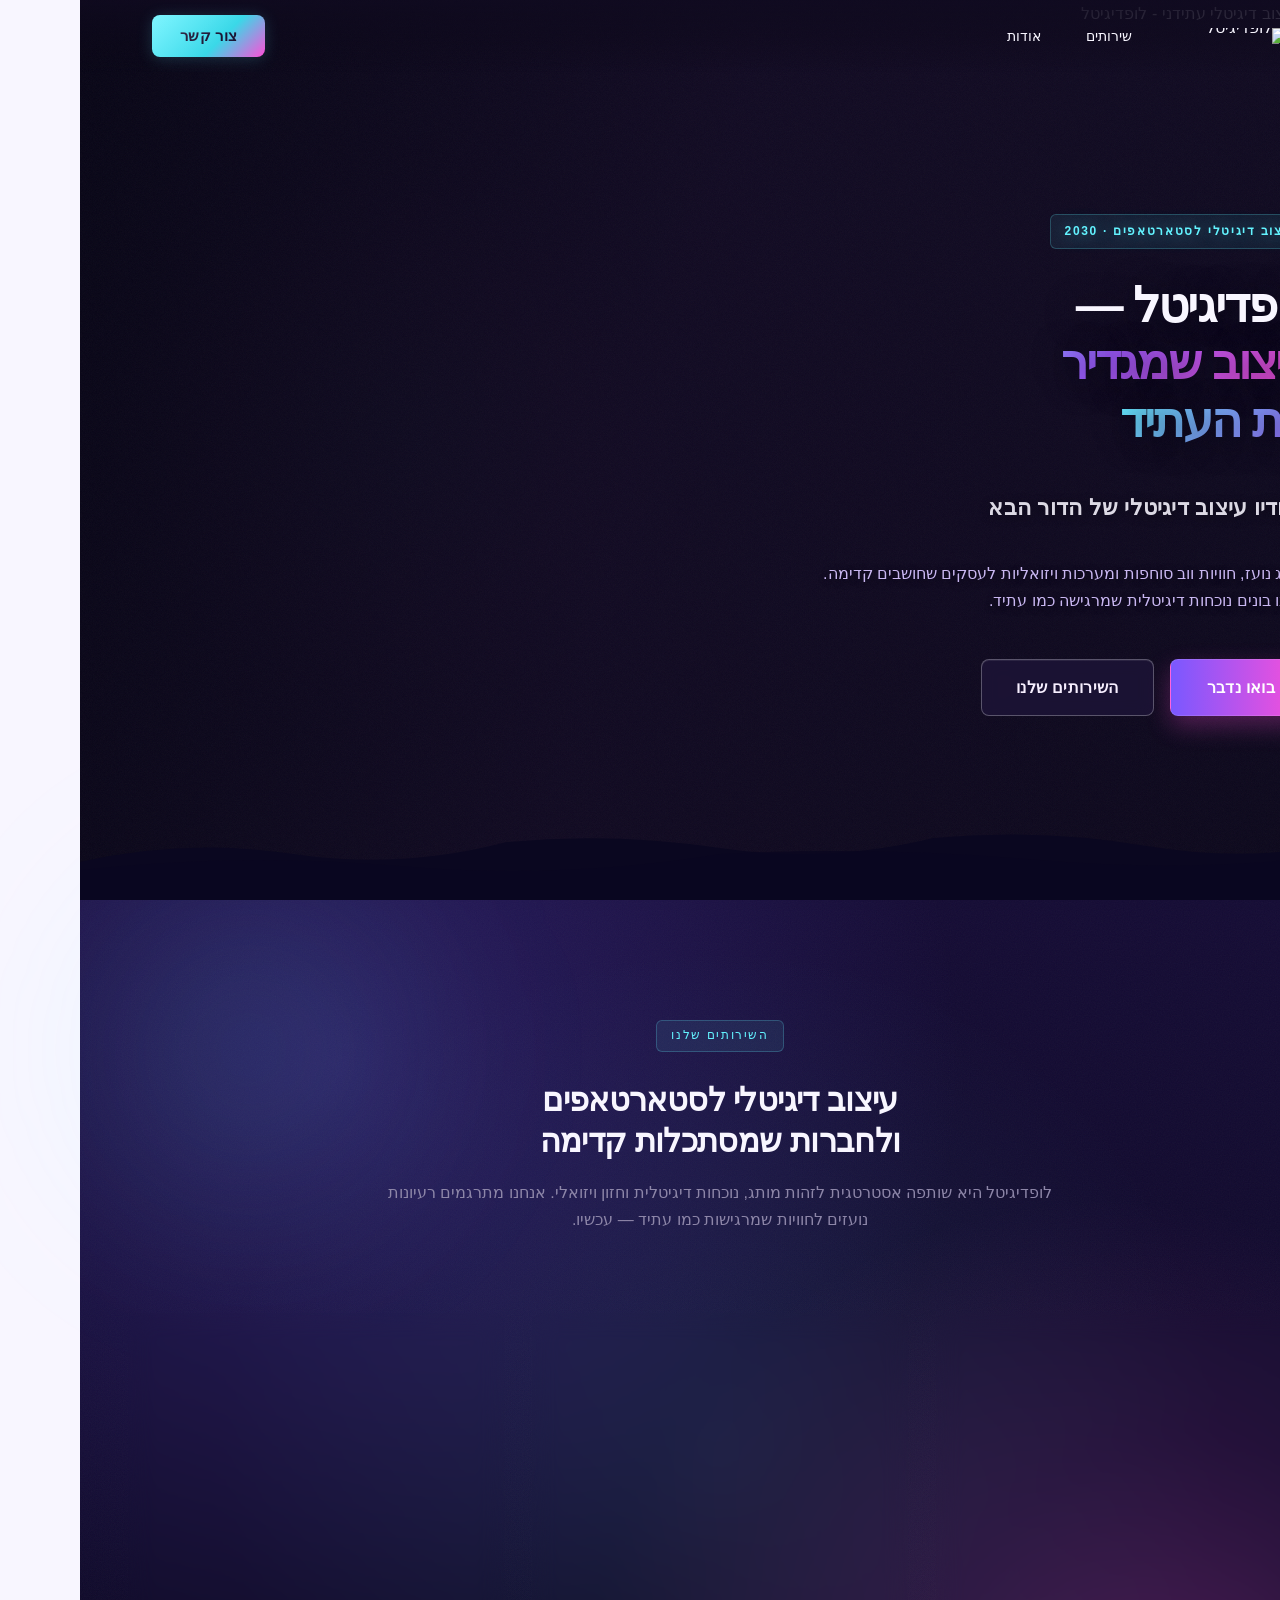
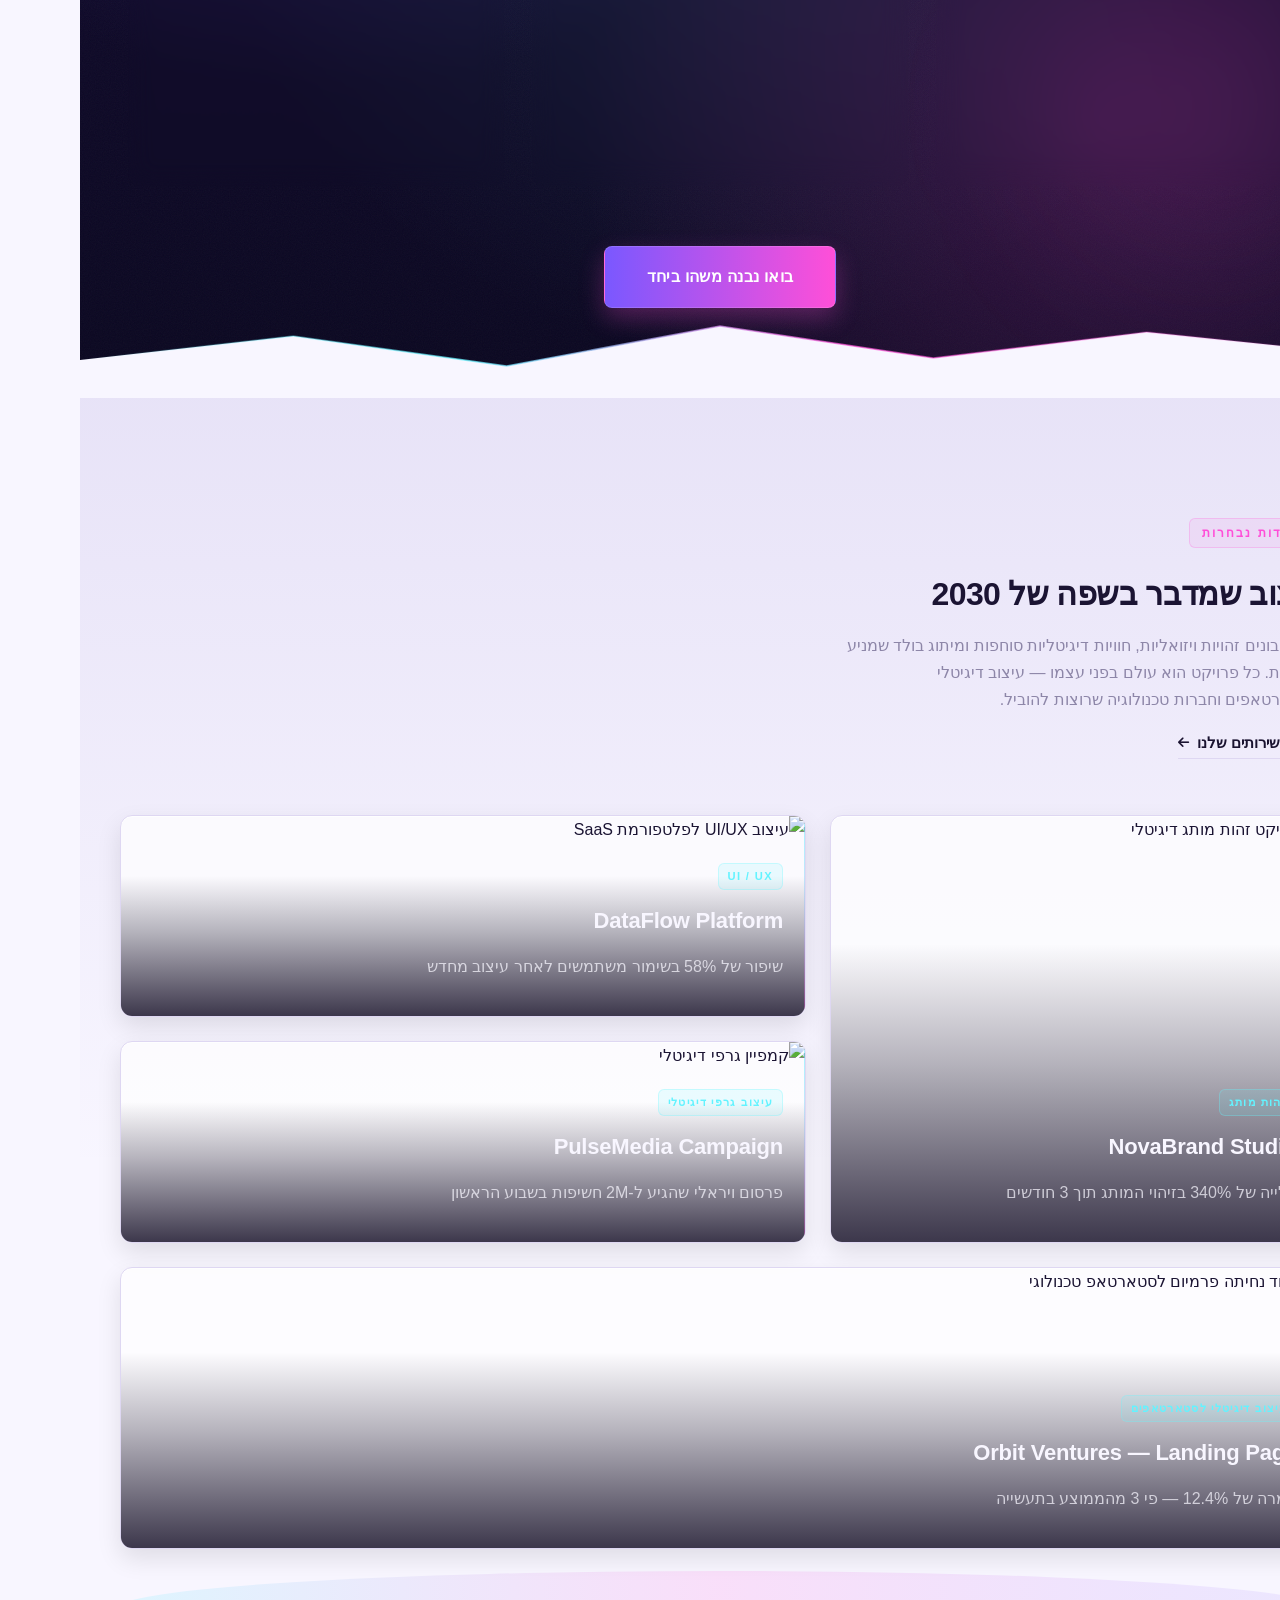
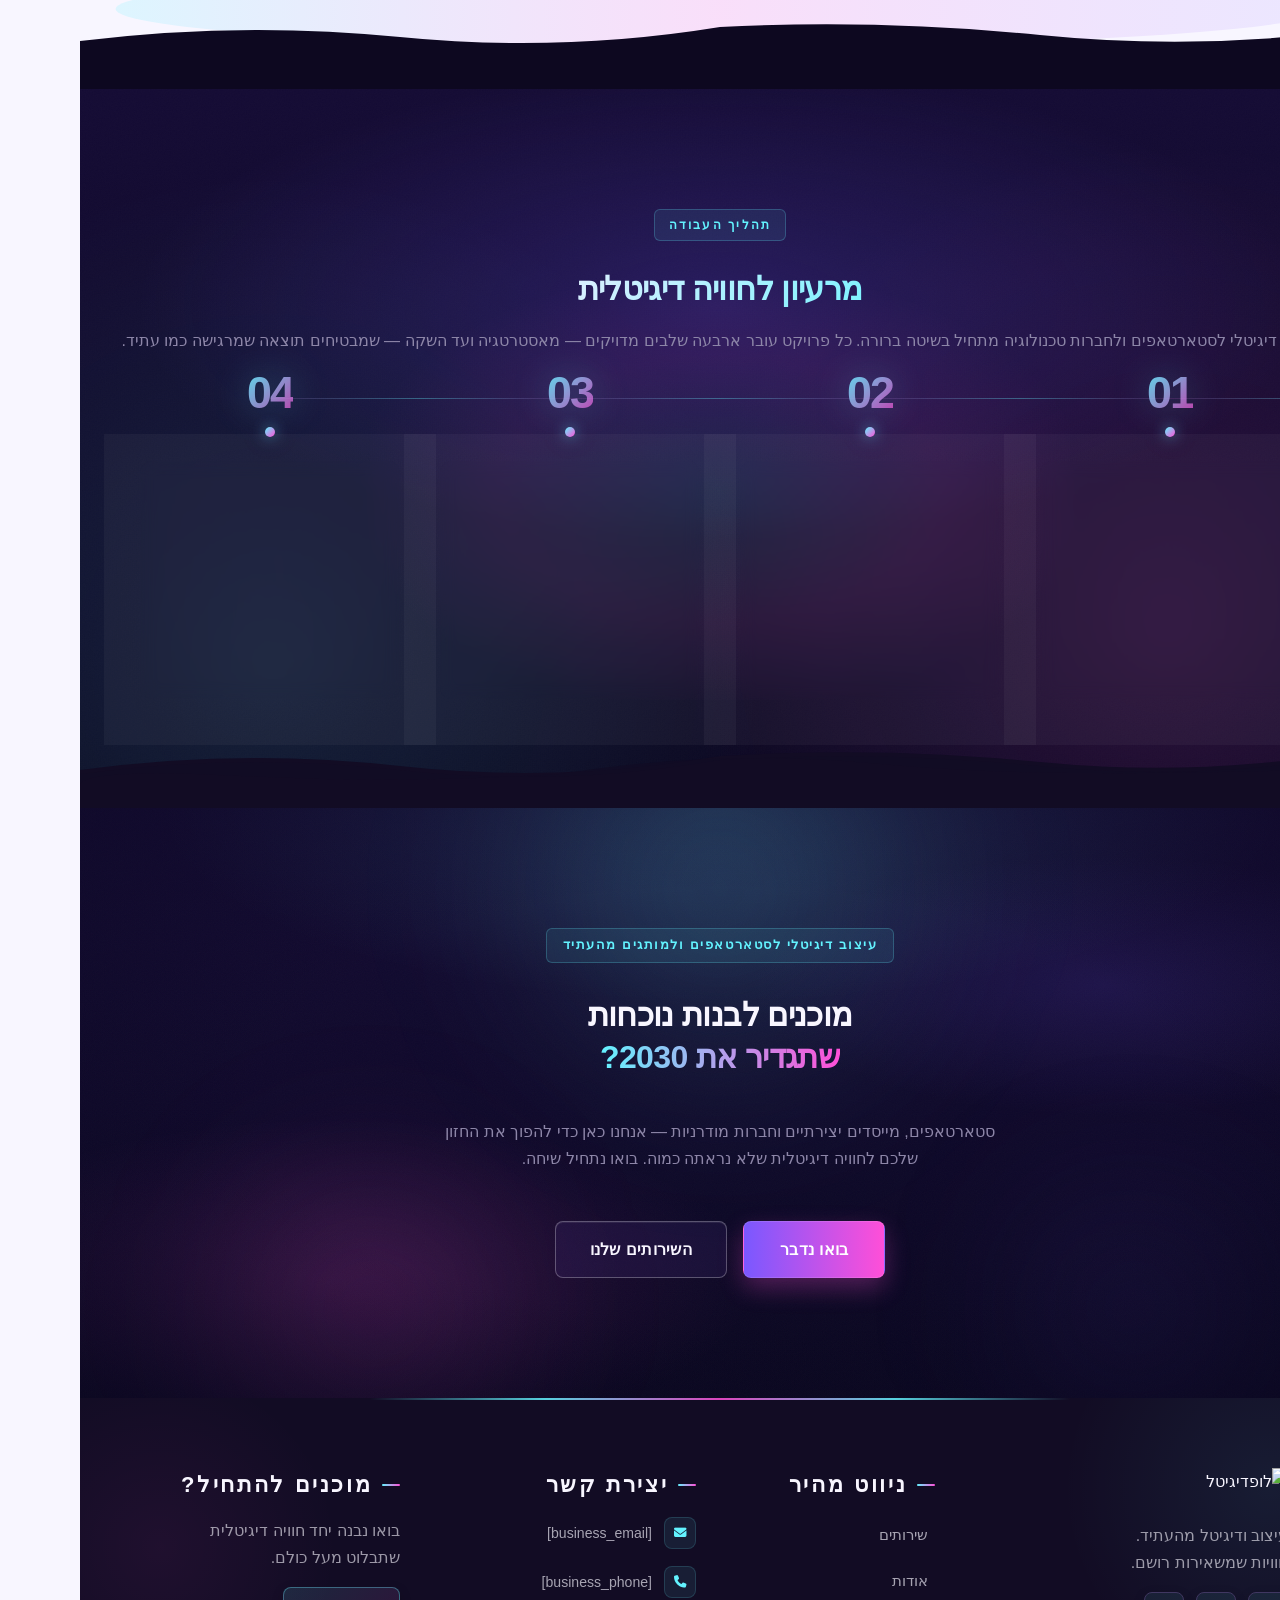
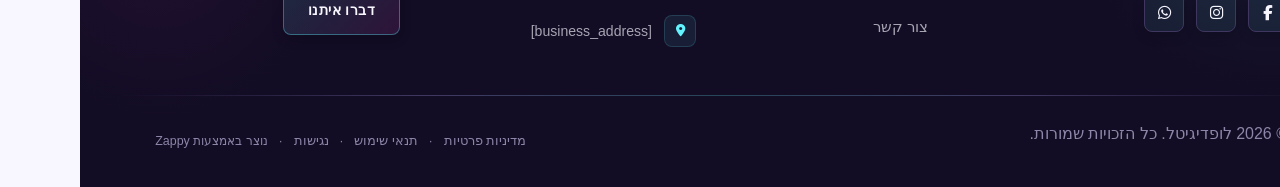
==== public/index.html @ 50006afa "Background sync: Progressive GitHub Sync" ====
<!doctype html><html dir="rtl" lang="he"><head><meta charset="UTF-8"><meta content="width=device-width,initial-scale=1" name="viewport"><meta content="index, follow" name="robots"><title>עיצובים שמשנים עתידות — לופדיגיטל</title><meta content="לופדיגיטל היא סוכנות עיצוב דיגיטלי לסטארטאפים וחברות טכנולוגיה שמביאה אסתטיקה של 2030 לכל פרויקט. חדשנות, יצירתיות וטכנולוגיה במקום אחד." name="description"><meta content="עיצוב דיגיטלי לסטארטאפים, סוכנות עיצוב דיגיטלי ישראל, עיצוב גרפי דיגיטלי, סטודיו עיצוב עתידני" name="keywords"><link href="/assets/favicon.ico" rel="icon" type="image/x-icon"><link href="/assets/favicon-16x16.png" rel="icon" type="image/png" sizes="16x16"><link href="/assets/favicon-32x32.png" rel="icon" type="image/png" sizes="32x32"><link href="/assets/favicon-48x48.png" rel="icon" type="image/png" sizes="48x48"><link href="/assets/favicon-192x192.png" rel="icon" type="image/png" sizes="192x192"><link href="/assets/favicon-512x512.png" rel="icon" type="image/png" sizes="512x512"><link href="/assets/apple-touch-icon.png" rel="apple-touch-icon"><script>!function(){"use strict";var t="85f78627-12a0-4eee-974c-e0c293b527e1",e="https://api.zappy5.com/api/analytics/track",a=18e5,n=2592e6,o=!0,i=!0,r=!0;var s=function(){var e="zappy_visitor_"+t,a=null;try{if(a=localStorage.getItem(e)){var o=JSON.parse(a),i=Date.now();if(i-o.created<n)return o.lastSeen=i,localStorage.setItem(e,JSON.stringify(o)),o.id}}catch(t){console.warn("Zappy Analytics: LocalStorage not available")}var r="zv_"+Date.now()+"_"+Math.random().toString(36).substr(2,9);try{localStorage.setItem(e,JSON.stringify({id:r,created:Date.now(),lastSeen:Date.now()}))}catch(t){}return r}(),c=function(){var e="zappy_session_"+t,n=null;try{if(n=sessionStorage.getItem(e)){var o=JSON.parse(n),i=Date.now();if(i-o.timestamp<a)return o.timestamp=i,sessionStorage.setItem(e,JSON.stringify(o)),o.id}}catch(t){console.warn("Zappy Analytics: SessionStorage not available")}var r="zs_"+Date.now()+"_"+Math.random().toString(36).substr(2,9);try{sessionStorage.setItem(e,JSON.stringify({id:r,timestamp:Date.now()}))}catch(t){}return r}();function l(a,n){n=n||{};var o={website_id:t,event_type:a,page_path:window.location.pathname,referrer:document.referrer||"direct",visitor_id:s,session_id:c,metadata:n};if(navigator.sendBeacon){var i=new Blob([JSON.stringify(o)],{type:"application/json"});navigator.sendBeacon(e,i)}else fetch(e,{method:"POST",headers:{"Content-Type":"application/json"},body:JSON.stringify(o),keepalive:!0}).catch(function(t){console.warn("Zappy Analytics: Failed to track event",t)})}o&&l("pageview",{title:document.title,url:window.location.href}),i&&document.addEventListener("click",function(t){var e=t.target;if("BUTTON"===e.tagName||e.closest("button")){var a="BUTTON"===e.tagName?e:e.closest("button");l("click",{element:"button",text:a.textContent.trim().substring(0,100),id:a.id||null,class:a.className||null})}else if("A"===e.tagName||e.closest("a")){var n="A"===e.tagName?e:e.closest("a");l("navigation",{element:"link",text:n.textContent.trim().substring(0,100),href:n.href,external:n.hostname!==window.location.hostname})}},!0),r&&document.addEventListener("submit",function(t){var e=t.target;l("form_submit",{form_id:e.id||null,form_name:e.name||null,form_action:e.action||null,form_method:e.method||"GET"})},!0);var m=Date.now();window.addEventListener("beforeunload",function(){l("page_unload",{time_on_page:Math.floor((Date.now()-m)/1e3),page_path:window.location.pathname})}),window.zappyAnalytics={track:l,getVisitorId:function(){return s},getSessionId:function(){return c}}}()</script><meta content="עיצובים שמשנים עתידות — לופדיגיטל" property="og:title"><meta content="לופדיגיטל היא סוכנות עיצוב דיגיטלי לסטארטאפים וחברות טכנולוגיה שמביאה אסתטיקה של 2030 לכל פרויקט. חדשנות, יצירתיות וטכנולוגיה במקום אחד." property="og:description"><meta content="summary_large_image" name="twitter:card"><meta content="עיצובים שמשנים עתידות — לופדיגיטל" name="twitter:title"><meta content="לופדיגיטל היא סוכנות עיצוב דיגיטלי לסטארטאפים וחברות טכנולוגיה שמביאה אסתטיקה של 2030 לכל פרויקט. חדשנות, יצירתיות וטכנולוגיה במקום אחד." name="twitter:description"><meta content="website" property="og:type"><meta content="he_IL" property="og:locale"><link href="https://cdnjs.cloudflare.com/ajax/libs/font-awesome/6.4.0/css/all.min.css" rel="stylesheet"><link href="/assets/favicon.ico" rel="icon" type="image/x-icon"><link href="/assets/favicon-16x16.png" rel="icon" type="image/png" sizes="16x16"><link href="/assets/favicon-32x32.png" rel="icon" type="image/png" sizes="32x32"><link href="/assets/favicon-48x48.png" rel="icon" type="image/png" sizes="48x48"><link href="/assets/favicon-192x192.png" rel="icon" type="image/png" sizes="192x192"><link href="/assets/favicon-512x512.png" rel="icon" type="image/png" sizes="512x512"><link href="/assets/apple-touch-icon.png" rel="apple-touch-icon"><link href="https://cdn.jsdelivr.net/npm/vanilla-cookieconsent@3/dist/cookieconsent.css" rel="stylesheet"><script src="https://cdn.jsdelivr.net/npm/vanilla-cookieconsent@3/dist/cookieconsent.umd.js"></script><script src="https://cdn.jsdelivr.net/gh/mickidum/acc_toolbar/acctoolbar/acctoolbar.min.js"></script><link href="/styles.css" rel="stylesheet"><style id="zappy-dropdown-submenu-styles">#navMenu li:has(.sub-menu),.nav-menu li:has(.sub-menu),.navbar li:has(.sub-menu),nav li:has(.sub-menu){position:relative}#navMenu .sub-menu,.nav-menu .sub-menu,.navbar .sub-menu,nav .sub-menu{display:block!important;position:absolute!important;top:100%;left:0;min-width:220px;background:#fff;border-radius:8px;box-shadow:0 8px 25px rgba(0,0,0,.15);padding:8px 0;opacity:0;visibility:hidden;transform:translateY(10px);transition:all .3s ease;z-index:1000;list-style:none;pointer-events:none}#navMenu li:hover>.sub-menu,.nav-menu li:hover>.sub-menu,.navbar li:hover>.sub-menu,nav li:hover>.sub-menu{opacity:1!important;visibility:visible!important;transform:translateY(0)!important;pointer-events:auto!important}.sub-menu li{list-style:none;margin:0;padding:0}.sub-menu a{display:block!important;padding:10px 16px!important;color:var(--text-dark,#333)!important;font-weight:500;text-decoration:none;white-space:nowrap;transition:background-color .2s}.sub-menu .zappy-nav-child>a{padding-left:28px!important;font-size:.9em!important;opacity:.85!important}[dir=rtl] .sub-menu .zappy-nav-child>a,html[lang=ar] .sub-menu .zappy-nav-child>a,html[lang=he] .sub-menu .zappy-nav-child>a{padding-left:10px!important;padding-right:28px!important}.sub-menu .zappy-nav-parent>a{font-weight:600!important}.sub-menu a:hover{background-color:#f5f5f5}[dir=rtl] .nav-menu .sub-menu,[dir=rtl] .navbar .sub-menu,[dir=rtl] nav .sub-menu,html[lang=ar] .nav-menu .sub-menu,html[lang=ar] .navbar .sub-menu,html[lang=ar] nav .sub-menu,html[lang=he] .nav-menu .sub-menu,html[lang=he] .navbar .sub-menu,html[lang=he] nav .sub-menu{left:auto!important;right:0!important}.sub-menu:empty,.sub-menu:not(:has(li)):not(:has(> a)),.sub-menu:not(:has(li:not(.zappy-hidden-menu-item))):not(:has(> a)){display:none!important;opacity:0!important;visibility:hidden!important;pointer-events:none!important}li:has(.menu-group-title):hover>.sub-menu{opacity:1!important;visibility:visible!important;transform:translateY(0)!important;pointer-events:auto!important}#navMenu>li>.menu-group-title,.nav-menu>li>.menu-group-title{display:inline-block;padding:.5rem 1rem;cursor:default;user-select:none}@media (max-width:768px){#navMenu .sub-menu,.nav-menu .sub-menu,.navbar .sub-menu,nav .sub-menu{position:static!important;transform:none!important;box-shadow:none!important;background:0 0!important;max-height:0;overflow:hidden;opacity:0;visibility:hidden;transition:max-height .3s ease,opacity .3s ease;padding:0!important;border-radius:0!important}#navMenu .sub-menu.mobile-expanded,.nav-menu .sub-menu.mobile-expanded,.navbar .sub-menu.mobile-expanded{max-height:none!important;overflow-y:visible!important;opacity:1!important;visibility:visible!important;padding:8px 0 8px 16px!important}[dir=rtl] .sub-menu.mobile-expanded,html[lang=he] .sub-menu.mobile-expanded{padding:8px 16px 8px 0!important}#navMenu li:hover>.sub-menu,.nav-menu li:hover>.sub-menu,.navbar li:hover>.sub-menu,nav li:hover>.sub-menu{opacity:0;visibility:hidden;pointer-events:none}#navMenu li>.sub-menu.mobile-expanded,.nav-menu li>.sub-menu.mobile-expanded,.navbar li>.sub-menu.mobile-expanded,nav li>.sub-menu.mobile-expanded{opacity:1!important;visibility:visible!important;pointer-events:auto!important}#navMenu li:has(.sub-menu),.nav-menu li:has(.sub-menu),.navbar li:has(.sub-menu),nav li:has(.sub-menu){display:flex!important;flex-wrap:wrap!important;align-items:center!important;position:relative!important;min-height:44px!important}#navMenu li:has(.sub-menu)>a,.nav-menu li:has(.sub-menu)>a,.navbar li:has(.sub-menu)>a,nav li:has(.sub-menu)>a{flex:1!important;min-width:0!important}#navMenu li:has(.sub-menu)>.menu-group-title,.nav-menu li:has(.sub-menu)>.menu-group-title,.navbar li:has(.sub-menu)>.menu-group-title,nav li:has(.sub-menu)>.menu-group-title{flex:1!important;min-width:0!important;padding:0!important;line-height:inherit!important}#navMenu li:has(.sub-menu)>.sub-menu,.nav-menu li:has(.sub-menu)>.sub-menu,.navbar li:has(.sub-menu)>.sub-menu,nav li:has(.sub-menu)>.sub-menu{flex-basis:100%!important;width:100%!important}#navMenu li:has(.sub-menu)>a [class*=arrow],#navMenu li:has(.sub-menu)>a [class*=chevron],.nav-menu li:has(.sub-menu)>a .fa-angle-down,.nav-menu li:has(.sub-menu)>a .fa-chevron-down,.nav-menu li:has(.sub-menu)>a [class*=arrow],.nav-menu li:has(.sub-menu)>a [class*=chevron],nav li:has(.sub-menu)>a [class*=arrow],nav li:has(.sub-menu)>a [class*=chevron]{display:none!important;visibility:hidden!important}.mobile-submenu-toggle{display:flex!important;align-items:center!important;justify-content:center!important;width:44px!important;height:auto!important;background:0 0!important;border:none!important;cursor:pointer!important;color:var(--text-dark)!important;position:static!important;flex-shrink:0!important;align-self:stretch!important;z-index:2!important;padding:0!important;margin:0!important}.mobile-submenu-toggle::after{content:''!important;width:0!important;height:0!important;border-left:6px solid transparent!important;border-right:6px solid transparent!important;border-top:7px solid currentColor!important;transition:transform .3s ease!important}.mobile-submenu-toggle.expanded::after{transform:rotate(180deg)!important}.sub-menu a{padding:10px 0!important;display:block!important;color:var(--text-dark)!important;white-space:normal!important}.sub-menu .zappy-nav-child>a{padding-left:28px!important;font-size:.9em!important;opacity:.85!important}[dir=rtl] .sub-menu .zappy-nav-child>a,html[lang=ar] .sub-menu .zappy-nav-child>a,html[lang=he] .sub-menu .zappy-nav-child>a{padding-left:0!important;padding-right:28px!important}.sub-menu .zappy-nav-parent>a{font-weight:600!important}#navMenu.active,.nav-menu.active{max-width:100vw!important;overflow-x:hidden!important;box-sizing:border-box!important}.navbar .sub-menu li a,.zappy-products-dropdown .sub-menu a,nav.navbar .sub-menu li a{color:var(--text-dark)!important}}@media (min-width:769px){.mobile-submenu-toggle{display:none!important}}</style><style id="mobile-lang-menu-deployed-css">@media (max-width:768px){.lang-switcher,.nav-container .lang-switcher,.nav-cta-container .lang-switcher,.nav-ecommerce-icons .lang-switcher,.nav-icons-left .lang-switcher,.navbar .lang-switcher,.navbar .nav-cta-container .lang-switcher{display:none!important}.mobile-lang-menu{width:100%;border-top:1px solid rgba(128,128,128,.2);padding:8px 0 0 0;margin-top:8px}.mobile-lang-toggle{display:flex!important;align-items:center;justify-content:space-between;width:100%;padding:12px 16px;background:0 0;border:none;cursor:pointer;font-size:15px;color:inherit;font-family:inherit}.mobile-lang-toggle::after{content:'';display:inline-block;width:8px;height:8px;border-right:2px solid currentColor;border-bottom:2px solid currentColor;transform:rotate(45deg);transition:transform .3s ease;margin-left:8px}.mobile-lang-toggle.expanded::after{transform:rotate(-135deg)}.mobile-lang-options{max-height:0;overflow:hidden;transition:max-height .3s ease}.mobile-lang-options.expanded{max-height:300px}.mobile-lang-option{display:flex!important;align-items:center;gap:10px;padding:10px 24px;text-decoration:none;color:inherit;font-size:14px;font-family:inherit}.mobile-lang-option:hover{background:rgba(128,128,128,.1)}.mobile-lang-option.active{font-weight:600;opacity:.7;pointer-events:none}.mobile-lang-option img{width:20px;height:20px;border-radius:50%}}@media (min-width:769px){.mobile-lang-menu{display:none!important}}</style><style id="zappy-widget-visibility">#mic-access-tool-box,#mic-access-tool-general-button,#mic-init-access-tool #mic-access-tool-box,#mic-init-access-tool #mic-access-tool-general-button,#mic-init-access-tool .mic-access-tool-general-button,._access-icon,._access-menu,.mic-access-tool-box,.mic-access-tool-general-button,div[id*=mic-access-tool-box]{display:none!important;visibility:hidden!important;opacity:0!important;pointer-events:none!important}</style></head><body><nav class="navbar" dir="rtl"><button aria-label="Menu" class="mobile-toggle" id="mobileToggle"><svg viewBox="0 0 24 24" fill="none" height="24" width="24" class="hamburger-icon"><path d="M3 12h18M3 6h18M3 18h18" stroke="currentColor" stroke-linecap="round" stroke-width="2"></path></svg><svg viewBox="0 0 24 24" fill="none" height="24" width="24" class="close-icon" style="display:none"><path d="M18 6L6 18M6 6l12 12" stroke="currentColor" stroke-linecap="round" stroke-width="2"></path></svg></button><button aria-label="Call" class="phone-header-btn" data-phone="[business_phone]"><svg viewBox="0 0 24 24" fill="currentColor" height="20" width="20"><path d="M22 16.92v3a2 2 0 0 1-2.18 2 19.79 19.79 0 0 1-8.63-3.07 19.5 19.5 0 0 1-6-6 19.79 19.79 0 0 1-3.07-8.67A2 2 0 0 1 4.11 2h3a2 2 0 0 1 2 1.72 12.84 12.84 0 0 0 .7 2.81 2 2 0 0 1-.45 2.11L8.09 9.91a16 16 0 0 0 6 6l1.27-1.27a2 2 0 0 1 2.11-.45 12.84 12.84 0 0 0 2.81.7A2 2 0 0 1 22 16.92z"></path></svg></button><div class="nav-container"><div class="nav-right-group"><div class="nav-brand"><a href="/" class="logo-link"><img alt="לופדיגיטל" src="/assets/business-logo.webp" class="logo"></a></div><ul class="nav-menu" id="navMenu"><li><a href="/services">שירותים</a></li><li><a href="/about">אודות</a></li></ul></div><div class="nav-cta-container"><a href="/contact" class="nav-cta-btn">צור קשר</a></div></div></nav><script>window.addEventListener("load",function(){const e=document.querySelector(".navbar, nav, header");if(!e)return void console.log("[Navbar] Navbar element not found");let t=document.getElementById("mobileToggle")||document.querySelector(".mobile-toggle")||document.querySelector(".hamburger")||document.querySelector(".hamburger-menu")||document.querySelector(".menu-toggle")||document.querySelector(".burger-menu")||document.querySelector('[aria-label="Menu"]')||document.querySelector('[aria-label="תפריט"]');const o=document.querySelector(".phone-header-btn"),n=window.getComputedStyle(e);let r=n.backgroundColor;if(console.log("[Navbar] Initial navbar background:",r),"transparent"===r||"rgba(0, 0, 0, 0)"===r||r.startsWith("rgba")&&r.includes(", 0)")){const e=n.backgroundImage;if(e&&"none"!==e)console.log("[Navbar] Navbar has background image/gradient, using dark text"),r="rgb(240, 240, 240)";else{const e=window.getComputedStyle(document.body).backgroundColor;console.log("[Navbar] Navbar transparent, using body background:",e),r=e}}const i=r.match(/\d+/g);if(i&&i.length>=3){const e=(.299*parseInt(i[0])+.587*parseInt(i[1])+.114*parseInt(i[2]))/255;console.log("[Navbar] Mobile button colors preserved from Claude CSS (luminance:",e.toFixed(2)+")");const n=document.createElement("style");n.id="zappy-mobile-nav-fix";document.documentElement.lang;document.documentElement.dir,n.textContent='\n        /* Hide mobile buttons on desktop, show only on mobile */\n        @media (min-width: 769px) {\n          .mobile-toggle,\n          .phone-header-btn {\n            display: none !important;\n          }\n        }\n        \n        /* Show and position mobile buttons correctly on mobile */\n        @media (max-width: 768px) {\n          .mobile-toggle,\n          .phone-header-btn {\n            position: absolute !important;\n            top: 50% !important;\n            transform: translateY(-50%) !important;\n            z-index: 1001 !important;\n            display: flex !important;\n            align-items: center !important;\n            justify-content: center !important;\n            width: 36px !important;\n            height: 36px !important;\n            border-radius: 50% !important;\n            border: none !important;\n            cursor: pointer !important;\n            padding: 6px !important;\n            background: none !important;\n            color: var(--nav-text, var(--text-dark)) !important;\n          }\n          \n          /* LTR positioning (default): hamburger LEFT, phone RIGHT */\n          html:not([dir="rtl"]):not([lang="he"]):not([lang="ar"]) .mobile-toggle,\n          html[dir="ltr"] .mobile-toggle {\n            left: 12px !important;\n            right: auto !important;\n          }\n          html:not([dir="rtl"]):not([lang="he"]):not([lang="ar"]) .phone-header-btn,\n          html[dir="ltr"] .phone-header-btn {\n            right: 12px !important;\n            left: auto !important;\n          }\n          \n          /* RTL positioning: hamburger RIGHT, phone LEFT */\n          html[dir="rtl"] .mobile-toggle,\n          html[lang="he"] .mobile-toggle,\n          html[lang="ar"] .mobile-toggle {\n            right: 12px !important;\n            left: auto !important;\n          }\n          html[dir="rtl"] .phone-header-btn,\n          html[lang="he"] .phone-header-btn,\n          html[lang="ar"] .phone-header-btn {\n            left: 12px !important;\n            right: auto !important;\n          }\n          \n          /* CRITICAL: Ensure nav-container has min-height on mobile */\n          /* All children are positioned absolutely/fixed on mobile, so height:auto collapses to 0 */\n          .nav-container {\n            min-height: 70px !important;\n            position: relative !important;\n          }\n          \n          /* Ensure SVG icons are properly sized and inherit color */\n          .mobile-toggle svg,\n          .phone-header-btn svg {\n            width: 24px !important;\n            height: 24px !important;\n            /* Don\'t force display - let JavaScript control hamburger/close toggle */\n          }\n          \n          /* Reset nav-cta-container on mobile - remove desktop box-shadow/padding */\n          /* that creates a visible ghost box when CTA button is hidden */\n          .nav-cta-container {\n            box-shadow: none !important;\n            padding: 0 !important;\n          }\n          \n          /* Hide nav-cta-container entirely on mobile when there\'s no lang-switcher */\n          /* (only the CTA button is inside, and it\'s hidden on mobile) */\n          .nav-cta-container:not(:has(.lang-switcher)) {\n            display: none !important;\n          }\n          \n          /* CRITICAL: Prevent hero image fade gradient from bleeding over headline text */\n          /* The .image-fade-gradient has bottom: -30px (extends below parent) */\n          /* On mobile stacked layout, this overlaps the h1 text below the image */\n          .hero-image-column {\n            overflow: hidden !important;\n          }\n          .image-fade-gradient {\n            bottom: 0 !important;\n          }\n          \n          /* Hide desktop language switcher on mobile - hamburger menu handles it */\n          /* High specificity to override stored CSS */\n          .lang-switcher,\n          .nav-cta-container .lang-switcher,\n          .nav-container .lang-switcher,\n          .navbar .lang-switcher,\n          .navbar .nav-cta-container .lang-switcher {\n            display: none !important;\n          }\n        }\n      ';const r=document.getElementById("zappy-mobile-nav-fix");r&&r.remove(),document.head.appendChild(n),console.log("[Navbar] Critical CSS injected for mobile nav positioning");const l=window.innerWidth<=768;if(t){const e=t.querySelector(".hamburger-icon"),o=t.querySelector(".close-icon");e&&(e.style.setProperty("width","24px","important"),e.style.setProperty("height","24px","important"),e.style.setProperty("display","block","important")),o&&(o.style.setProperty("width","24px","important"),o.style.setProperty("height","24px","important"),o.style.setProperty("display","none","important")),l?(t.style.setProperty("position","absolute","important"),t.style.setProperty("top","50%","important"),t.style.setProperty("transform","translateY(-50%)","important"),t.style.setProperty("z-index","1001","important"),t.style.removeProperty("left"),t.style.removeProperty("right"),console.log("[Navbar] Mobile toggle positioning applied (mobile viewport)")):(t.style.removeProperty("position"),t.style.removeProperty("top"),t.style.removeProperty("transform"),t.style.removeProperty("z-index"),t.style.removeProperty("left"),t.style.removeProperty("right"),console.log("[Navbar] Desktop viewport - cleared mobile toggle inline positioning"))}if(o){const e=o.querySelector("svg");e&&(e.style.width="24px",e.style.height="24px",e.setAttribute("width","24"),e.setAttribute("height","24")),l?(o.style.setProperty("position","absolute","important"),o.style.setProperty("top","50%","important"),o.style.setProperty("transform","translateY(-50%)","important"),o.style.setProperty("z-index","1001","important"),o.style.removeProperty("left"),o.style.removeProperty("right"),console.log("[Navbar] Phone button positioning applied (mobile viewport)")):(o.style.removeProperty("position"),o.style.removeProperty("top"),o.style.removeProperty("transform"),o.style.removeProperty("z-index"),o.style.removeProperty("left"),o.style.removeProperty("right"),console.log("[Navbar] Desktop viewport - cleared phone button inline positioning"))}}else console.log("[Navbar] Could not parse background color:",r);t=document.getElementById("mobileToggle")||document.querySelector(".mobile-toggle")||document.querySelector(".hamburger")||document.querySelector(".hamburger-menu")||document.querySelector(".menu-toggle")||document.querySelector(".burger-menu")||document.querySelector('[aria-label="Menu"]')||document.querySelector('[aria-label="תפריט"]');const l=document.getElementById("navMenu")||document.querySelector(".nav-menu")||document.querySelector(".nav-links")||document.querySelector("nav ul:not(.submenu)");if(!t||!l)return void console.log("[Navbar] Mobile toggle or menu not found:",{toggle:!!t,menu:!!l});l.id||(l.id="navMenu"),console.log("[Navbar] Initializing mobile menu...");const a=t.cloneNode(!0);t.parentNode.replaceChild(a,t),a.addEventListener("click",function(e){e.preventDefault(),e.stopPropagation();const t=this.querySelector(".hamburger-icon"),o=this.querySelector(".close-icon");l.classList.contains("active")?(l.classList.remove("active"),t&&t.style.setProperty("display","block","important"),o&&o.style.setProperty("display","none","important"),document.body.style.overflow="",console.log("[Navbar] Menu closed")):(l.classList.add("active"),t&&t.style.setProperty("display","none","important"),o&&o.style.setProperty("display","block","important"),document.body.style.overflow="hidden",console.log("[Navbar] Menu opened"))}),l.querySelectorAll("a").forEach(function(e){e.addEventListener("click",function(){if("#"===this.getAttribute("href"))return;const e=a.querySelector(".hamburger-icon"),t=a.querySelector(".close-icon");l.classList.remove("active"),e&&e.style.setProperty("display","block","important"),t&&t.style.setProperty("display","none","important"),document.body.style.overflow="",console.log("[Navbar] Menu closed (link clicked)")})});var s=l.querySelectorAll(".dropdown-toggle");s.forEach(function(e){e.addEventListener("click",function(e){e.preventDefault(),e.stopPropagation();var t=this.closest(".nav-dropdown");t&&(t.parentNode.querySelectorAll(".nav-dropdown.open").forEach(function(e){e!==t&&e.classList.remove("open")}),t.classList.toggle("open"),console.log("[Navbar] Dropdown toggled:",t.classList.contains("open")?"open":"closed"))})}),document.addEventListener("click",function(e){e.target.closest(".nav-dropdown")||document.querySelectorAll(".nav-dropdown.open").forEach(function(e){e.classList.remove("open")})}),console.log("[Navbar] Dropdown handlers initialized for "+s.length+" dropdowns"),o&&o.addEventListener("click",function(){const e=document.querySelectorAll('a[href^="tel:"]'),t=e.length>0?e[0].getAttribute("href").replace("tel:",""):"[business_phone]";window.location.href="tel:"+t,console.log("[Navbar] Phone button clicked")}),console.log("[Navbar] Mobile menu initialized successfully");const p=function(){const e=document.querySelector(".whatsapp-float");e&&(window.innerWidth>=769?(e.style.setProperty("display","none","important"),e.style.setProperty("visibility","hidden","important"),e.style.setProperty("opacity","0","important"),e.style.setProperty("pointer-events","none","important"),console.log("[WhatsApp] Button hidden on desktop")):(e.style.removeProperty("display"),e.style.removeProperty("visibility"),e.style.removeProperty("opacity"),e.style.removeProperty("pointer-events"),console.log("[WhatsApp] Button visible on mobile")))};let c;p(),window.addEventListener("resize",function(){clearTimeout(c),c=setTimeout(p,100)})})</script><main><section class="index-hero-section" data-layout-spec="בית-hero" dir="rtl" data-hero-type="fullscreen-scrim"><div class="index-hero-bg-media"><img alt="סטודיו עיצוב דיגיטלי עתידני - לופדיגיטל" src="/assets/site-index-hero-image-1.webp" data-context="Futuristic digital design studio atmosphere for year 2030: deep dark space with flowing holographic chrome ribbon energy forms, aurora haze in cyan and magenta, subtle film grain texture, volumetric light sweeps, abstract neon light trails, dark midnight purple background, cinematic high contrast, no people, abstract technology art" data-placeholder="index-hero-image-1" height="900" width="1440" data-hero-bg="true"></div><div class="index-hero-scrim" aria-hidden="true"></div><div class="index-hero-grain" aria-hidden="true"></div><div class="index-hero-container"><div class="index-hero-content"><span class="index-hero-eyebrow">עיצוב דיגיטלי לסטארטאפים · 2030</span><h1 class="index-hero-h1">לופדיגיטל —<br><span class="index-hero-gradient-text">עיצוב שמגדיר<br>את העתיד</span></h1><h3 class="index-hero-subtitle">סטודיו עיצוב דיגיטלי של הדור הבא</h3><p class="index-hero-body">מיתוג נועז, חוויות ווב סוחפות ומערכות ויזואליות לעסקים שחושבים קדימה. אנחנו בונים נוכחות דיגיטלית שמרגישה כמו עתיד.</p><div class="index-hero-ctas"><a href="/contact" class="index-hero-btn-primary">בואו נדבר</a><a href="/services" class="index-hero-btn-secondary">השירותים שלנו</a></div></div></div><div class="index-hero-divider-wrapper"><svg viewBox="0 0 1440 90" aria-hidden="true" xmlns="http://www.w3.org/2000/svg" data-no-icon-edit="true" preserveAspectRatio="none"><defs><linearGradient id="heroRidgeGrad" x1="0" x2="0" y1="0" y2="1"><stop offset="0%" stop-color="var(--bg-dark)" stop-opacity="0"></stop><stop offset="100%" stop-color="var(--bg-dark)" stop-opacity="1"></stop></linearGradient></defs><path d="M0,90 L0,52 Q120,28 240,44 T480,32 Q600,22 720,38 T960,28 Q1080,18 1200,36 T1440,30 L1440,90 Z" fill="#0a0720"></path><path d="M0,90 L0,60 Q180,42 360,56 T720,44 Q900,36 1080,50 T1440,42 L1440,90 Z" fill="#0a0720" opacity="0.85"></path></svg></div></section><section class="index-services-section" data-layout-spec="בית-services" dir="rtl"><div class="services-grain" aria-hidden="true"></div><div class="services-orb services-orb-1" aria-hidden="true"></div><div class="services-orb services-orb-2" aria-hidden="true"></div><div class="services-container"><div class="services-intro"><span class="services-eyebrow">השירותים שלנו</span><h2 class="services-heading">עיצוב דיגיטלי לסטארטאפים<br>ולחברות שמסתכלות קדימה</h2><p class="services-subtext">לופדיגיטל היא שותפה אסטרטגית לזהות מותג, נוכחות דיגיטלית וחזון ויזואלי. אנחנו מתרגמים רעיונות נועזים לחוויות שמרגישות כמו עתיד — עכשיו.</p></div><div class="services-grid"><article class="service-card"><div class="service-card-glow service-card-glow-cyan" aria-hidden="true"></div><div class="service-icon-wrap"><svg viewBox="0 0 40 40" aria-hidden="true" xmlns="http://www.w3.org/2000/svg" data-element-type="icon" data-icon-type="svg" fill="none" height="40" width="40"><circle cx="20" cy="20" r="19" stroke="url(#grad1)" stroke-width="1.2"></circle><path d="M13 20L17.5 25L27 15" stroke="currentColor" stroke-linecap="round" stroke-width="1.8" stroke-linejoin="round"></path><circle cx="20" cy="20" r="6" opacity="0.4" stroke="currentColor" stroke-width="1"></circle><defs><linearGradient id="grad1" x1="0" x2="40" y1="0" y2="40" gradientUnits="userSpaceOnUse"><stop offset="0%" stop-color="#63F3FF"></stop><stop offset="100%" stop-color="#FF4FD8"></stop></linearGradient></defs></svg></div><div class="service-card-body"><h3 class="service-title">מערכות מותג</h3><p class="service-desc">בניית זהות ויזואלית מלאה — לוגו, פלטת צבעים, טיפוגרפיה, ו-design system שמאפשר צמיחה עקבית בכל נקודת מגע. כל פרט מחושב לשדר אמינות, ייחוד וחדשנות.</p><div class="service-proof"><span class="proof-dot" aria-hidden="true"></span><span>מעל 40 מותגים שהשיקו עם זהות חדשה</span></div></div></article><article class="service-card"><div class="service-card-glow service-card-glow-magenta" aria-hidden="true"></div><div class="service-icon-wrap"><svg viewBox="0 0 40 40" aria-hidden="true" xmlns="http://www.w3.org/2000/svg" data-element-type="icon" data-icon-type="svg" fill="none" height="40" width="40"><rect height="22" rx="3" width="30" x="5" y="8" stroke="url(#grad2)" stroke-width="1.2"></rect><line opacity="0.5" stroke="currentColor" stroke-width="1" x1="5" x2="35" y1="15" y2="15"></line><circle cx="9" cy="11.5" r="1.2" opacity="0.5" fill="currentColor"></circle><circle cx="13.5" cy="11.5" r="1.2" opacity="0.5" fill="currentColor"></circle><circle cx="18" cy="11.5" r="1.2" opacity="0.5" fill="currentColor"></circle><rect height="2" rx="1" width="20" x="10" y="20" fill="currentColor" opacity="0.35"></rect><rect height="2" rx="1" width="14" x="13" y="24" fill="currentColor" opacity="0.25"></rect><line opacity="0.4" stroke="currentColor" stroke-width="1.2" x1="20" x2="20" y1="30" y2="34"></line><line opacity="0.4" stroke="currentColor" stroke-width="1.2" x1="15" x2="25" y1="34" y2="34"></line><defs><linearGradient id="grad2" x1="0" x2="40" y1="0" y2="40" gradientUnits="userSpaceOnUse"><stop offset="0%" stop-color="#63F3FF"></stop><stop offset="100%" stop-color="#FF4FD8"></stop></linearGradient></defs></svg></div><div class="service-card-body"><h3 class="service-title">עיצוב אתרים ו-UI/UX</h3><p class="service-desc">חוויות דיגיטליות שמשלבות אסתטיקה עתידנית עם שימושיות מדויקת. אנחנו מעצבים אתרים, ממשקי מוצר ופלטפורמות שמרגישות חכמות — ומניעות תוצאות עסקיות אמיתיות.</p><div class="service-proof"><span class="proof-dot" aria-hidden="true"></span><span>ממוצע של 3.2× שיפור בהמרות לאחר עיצוב מחדש</span></div></div></article><article class="service-card"><div class="service-card-glow service-card-glow-violet" aria-hidden="true"></div><div class="service-icon-wrap"><svg viewBox="0 0 40 40" aria-hidden="true" xmlns="http://www.w3.org/2000/svg" data-element-type="icon" data-icon-type="svg" fill="none" height="40" width="40"><polygon fill="none" points="20,5 35,32 5,32" stroke="url(#grad3)" stroke-width="1.2"></polygon><line opacity="0.8" stroke="currentColor" stroke-width="1.8" x1="20" x2="20" y1="14" y2="24" stroke-linecap="round"></line><circle cx="20" cy="27.5" r="1.4" opacity="0.8" fill="currentColor"></circle><defs><linearGradient id="grad3" x1="5" x2="35" y1="5" y2="35" gradientUnits="userSpaceOnUse"><stop offset="0%" stop-color="#63F3FF"></stop><stop offset="100%" stop-color="#FF4FD8"></stop></linearGradient></defs></svg></div><div class="service-card-body"><h3 class="service-title">קמפיינים ויזואליים</h3><p class="service-desc">עיצוב גרפי דיגיטלי לקמפיינים שנחרטים בזיכרון — מודעות, סושיאל, וידאו ומצגות. יוצרים נרטיב ויזואלי אחיד שמחזק את המסר בכל פלטפורמה ובכל פורמט.</p><div class="service-proof"><span class="proof-dot" aria-hidden="true"></span><span>תוכן שמייצר ×5 יותר אינגייג'מנט בממוצע</span></div></div></article></div><div class="services-cta-wrap"><a href="#contact" class="btn-primary services-cta-btn">בואו נבנה משהו ביחד</a></div></div><div class="services-divider-wrapper" aria-hidden="true"><svg viewBox="0 0 1440 90" aria-hidden="true" xmlns="http://www.w3.org/2000/svg" data-no-icon-edit="true" preserveAspectRatio="none"><defs><linearGradient id="dividerGlow" x1="0" x2="1440" y1="0" y2="0" gradientUnits="userSpaceOnUse"><stop offset="0%" stop-color="#63F3FF" stop-opacity="0"></stop><stop offset="30%" stop-color="#63F3FF" stop-opacity="0.7"></stop><stop offset="60%" stop-color="#FF4FD8" stop-opacity="0.7"></stop><stop offset="100%" stop-color="#FF4FD8" stop-opacity="0"></stop></linearGradient></defs><path d="M0,90 L0,52 L240,28 L480,58 L720,18 L960,50 L1200,24 L1440,46 L1440,90 Z" fill="#F8F6FF"></path><polyline fill="none" points="0,52 240,28 480,58 720,18 960,50 1200,24 1440,46" stroke="url(#dividerGlow)" stroke-width="1.5"></polyline></svg></div></section><section class="index-portfolio-section" data-layout-spec="בית-portfolio" dir="rtl"><div class="index-portfolio-container"><div class="index-portfolio-intro"><span class="index-portfolio-eyebrow">עבודות נבחרות</span><h2 class="index-portfolio-heading">עיצוב שמדבר בשפה של 2030</h2><p class="index-portfolio-desc">אנחנו בונים זהויות ויזואליות, חוויות דיגיטליות סוחפות ומיתוג בולד שמניע תוצאות. כל פרויקט הוא עולם בפני עצמו — עיצוב דיגיטלי לסטארטאפים וחברות טכנולוגיה שרוצות להוביל.</p><a href="/services" class="index-portfolio-link">לכל השירותים שלנו<i class="fa fa-arrow-left" aria-hidden="true"></i></a></div><div class="index-portfolio-grid"><article class="index-portfolio-tile index-portfolio-tile--tall"><figure class="index-portfolio-figure"><img alt="פרויקט זהות מותג דיגיטלי" src="/assets/site-index-portfolio-image-1.webp" data-context="Futuristic digital brand identity project for a 2030-style Israeli tech startup — bold typography, neon cyan and magenta gradients, dark editorial UI screen mockup on a sleek device, premium design studio aesthetic" data-placeholder="index-portfolio-image-1" height="900" width="600"><div class="index-portfolio-tile-overlay"></div><figcaption class="index-portfolio-tile-caption"><span class="index-portfolio-tile-tag">זהות מותג</span><h3 class="index-portfolio-tile-title">NovaBrand Studio</h3><p class="index-portfolio-tile-result">עלייה של 340% בזיהוי המותג תוך 3 חודשים</p></figcaption></figure></article><div class="index-portfolio-col-stack"><article class="index-portfolio-tile index-portfolio-tile--medium"><figure class="index-portfolio-figure"><img alt="עיצוב UI/UX לפלטפורמת SaaS" src="/assets/site-index-portfolio-image-2.webp" data-context="Immersive UI/UX design for a futuristic SaaS platform — holographic dashboard interface, deep dark background with glowing cyan data visualizations, premium editorial web design for Israeli tech company" data-placeholder="index-portfolio-image-2" height="380" width="600"><div class="index-portfolio-tile-overlay"></div><figcaption class="index-portfolio-tile-caption"><span class="index-portfolio-tile-tag">UI / UX</span><h3 class="index-portfolio-tile-title">DataFlow Platform</h3><p class="index-portfolio-tile-result">שיפור של 58% בשימור משתמשים לאחר עיצוב מחדש</p></figcaption></figure></article><article class="index-portfolio-tile index-portfolio-tile--medium"><figure class="index-portfolio-figure"><img alt="קמפיין גרפי דיגיטלי" src="/assets/site-index-portfolio-image-3.webp" data-context="Bold graphic design campaign for a digital-first Israeli brand — vibrant magenta and violet color palette, abstract geometric shapes, editorial poster layout with futuristic typography and strong visual hierarchy" data-placeholder="index-portfolio-image-3" height="380" width="600"><div class="index-portfolio-tile-overlay"></div><figcaption class="index-portfolio-tile-caption"><span class="index-portfolio-tile-tag">עיצוב גרפי דיגיטלי</span><h3 class="index-portfolio-tile-title">PulseMedia Campaign</h3><p class="index-portfolio-tile-result">פרסום ויראלי שהגיע ל-2M חשיפות בשבוע הראשון</p></figcaption></figure></article></div><article class="index-portfolio-tile index-portfolio-tile--wide"><figure class="index-portfolio-figure"><img alt="עמוד נחיתה פרמיום לסטארטאפ טכנולוגי" src="/assets/site-index-portfolio-image-4.webp" data-context="Full-width landing page design for a futuristic Israeli tech startup — cinematic wide-screen layout, deep dark background with aurora gradient accents in cyan and magenta, bold display headline, premium digital design agency aesthetic for 2030" data-placeholder="index-portfolio-image-4" height="480" width="1200"><div class="index-portfolio-tile-overlay"></div><figcaption class="index-portfolio-tile-caption index-portfolio-tile-caption--wide"><div class="index-portfolio-tile-caption-inner"><span class="index-portfolio-tile-tag">עיצוב דיגיטלי לסטארטאפים</span><h3 class="index-portfolio-tile-title">Orbit Ventures — Landing Page</h3><p class="index-portfolio-tile-result">המרה של 12.4% — פי 3 מהממוצע בתעשייה</p></div></figcaption></figure></article></div></div><div class="index-portfolio-divider-wrapper" aria-hidden="true"><svg viewBox="0 0 1440 120" aria-hidden="true" xmlns="http://www.w3.org/2000/svg" data-no-icon-edit="true" preserveAspectRatio="none"><defs><linearGradient id="auroraFade" x1="0" x2="1" y1="0" y2="0"><stop offset="0%" stop-color="#63F3FF" stop-opacity="0.18"></stop><stop offset="50%" stop-color="#FF4FD8" stop-opacity="0.14"></stop><stop offset="100%" stop-color="#7B5EFF" stop-opacity="0.10"></stop></linearGradient></defs><ellipse cx="720" cy="40" fill="url(#auroraFade)" rx="680" ry="38"></ellipse><path d="M0,120 L0,72 Q180,52 360,68 T720,58 Q900,50 1080,66 T1440,60 L1440,120 Z" fill="#0d0820"></path></svg></div></section><section class="index-process-section" data-layout-spec="בית-process" dir="rtl"><div class="index-process-section__glow" aria-hidden="true"></div><div class="index-process-section__grain" aria-hidden="true"></div><div class="index-process-section__container"><header class="index-process-section__intro"><span class="index-process-section__label">תהליך העבודה</span><h2 class="index-process-section__heading">מרעיון לחוויה דיגיטלית</h2><p class="index-process-section__subheading">עיצוב דיגיטלי לסטארטאפים ולחברות טכנולוגיה מתחיל בשיטה ברורה. כל פרויקט עובר ארבעה שלבים מדויקים — מאסטרטגיה ועד השקה — שמבטיחים תוצאה שמרגישה כמו עתיד.</p></header><div class="index-process-section__stages"><div class="index-process-section__connector" aria-hidden="true"></div><article class="index-process-section__stage"><div class="index-process-section__stage-num-wrap"><span class="index-process-section__stage-num">01</span><div class="index-process-section__stage-dot" aria-hidden="true"></div></div><div class="index-process-section__stage-body"><h3 class="index-process-section__stage-title">גילוי</h3><p class="index-process-section__stage-text">צוללים לעומק הצרכים, הקהל, והשוק. מגדירים את הבעיה האמיתית לפני שמתחילים לפתור אותה.</p></div></article><article class="index-process-section__stage"><div class="index-process-section__stage-num-wrap"><span class="index-process-section__stage-num">02</span><div class="index-process-section__stage-dot" aria-hidden="true"></div></div><div class="index-process-section__stage-body"><h3 class="index-process-section__stage-title">הגדרה</h3><p class="index-process-section__stage-text">בונים אסטרטגיה ויזואלית ומפת מסע ברורה. כל החלטה עיצובית מגובה בנתונים ובחשיבה שיטתית.</p></div></article><article class="index-process-section__stage"><div class="index-process-section__stage-num-wrap"><span class="index-process-section__stage-num">03</span><div class="index-process-section__stage-dot" aria-hidden="true"></div></div><div class="index-process-section__stage-body"><h3 class="index-process-section__stage-title">עיצוב</h3><p class="index-process-section__stage-text">יוצרים ממשקים, זהויות ומערכות עיצוב שמשלבות אסתטיקה עתידנית עם חוויית משתמש אינטואיטיבית.</p></div></article><article class="index-process-section__stage"><div class="index-process-section__stage-num-wrap"><span class="index-process-section__stage-num">04</span><div class="index-process-section__stage-dot" aria-hidden="true"></div></div><div class="index-process-section__stage-body"><h3 class="index-process-section__stage-title">השקה</h3><p class="index-process-section__stage-text">מוציאים לאוויר עם ליטוש מושלם. מלווים את ההשקה ומוודאים שהחוויה עובדת בכל מסך ובכל מצב.</p></div></article></div></div><div class="index-process-section__divider-wrapper"><svg viewBox="0 0 1440 90" aria-hidden="true" xmlns="http://www.w3.org/2000/svg" data-no-icon-edit="true" preserveAspectRatio="none"><defs><linearGradient id="chromeRibbon" x1="0%" x2="100%" y1="0%" y2="0%"><stop offset="0%" stop-color="rgba(99,243,255,0)"></stop><stop offset="40%" stop-color="rgba(99,243,255,0.18)"></stop><stop offset="65%" stop-color="rgba(255,79,216,0.22)"></stop><stop offset="100%" stop-color="rgba(255,79,216,0.32)"></stop></linearGradient><linearGradient id="chromeFill" x1="0%" x2="0%" y1="0%" y2="100%"><stop offset="0%" stop-color="#0a0720" stop-opacity="0"></stop><stop offset="100%" stop-color="#0a0720" stop-opacity="1"></stop></linearGradient></defs><path d="M0,90 L0,52 Q180,30 360,48 T720,38 Q900,28 1080,44 T1440,32 L1440,90 Z" fill="#120C24"></path><path d="M0,90 L0,56 Q180,34 360,52 T720,42 Q900,32 1080,48 T1440,36 L1440,50 Q1080,62 900,46 T540,56 Q360,66 180,58 T0,68 Z" fill="#120C24" opacity="0.7"></path></svg></div></section><section class="index-cta-section" data-layout-spec="בית-cta" dir="rtl"><div class="index-cta-grain" aria-hidden="true"></div><div class="index-cta-orb index-cta-orb--cyan" aria-hidden="true"></div><div class="index-cta-orb index-cta-orb--magenta" aria-hidden="true"></div><div class="index-cta-orb index-cta-orb--violet" aria-hidden="true"></div><div class="index-cta-vignette" aria-hidden="true"></div><div class="index-cta-container"><div class="index-cta-inner"><span class="index-cta-eyebrow">עיצוב דיגיטלי לסטארטאפים ולמותגים מהעתיד</span><h2 class="index-cta-heading">מוכנים לבנות נוכחות<br><span class="index-cta-heading-accent">שתגדיר את 2030?</span></h2><p class="index-cta-body">סטארטאפים, מייסדים יצירתיים וחברות מודרניות — אנחנו כאן כדי להפוך את החזון שלכם לחוויה דיגיטלית שלא נראתה כמוה. בואו נתחיל שיחה.</p><div class="index-cta-actions"><a href="/contact" class="index-cta-btn-primary">בואו נדבר</a><a href="/services" class="index-cta-btn-secondary">השירותים שלנו</a></div></div></div></section></main><footer class="site-footer" dir="rtl"><div class="footer-glow-top"></div><div class="footer-container"><div class="footer-grid"><div class="footer-col footer-col--brand"><div class="footer-logo-wrap"><img alt="לופדיגיטל" src="/assets/business-logo.webp" class="logo"></div><p class="footer-tagline">עיצוב ודיגיטל מהעתיד.<br>חוויות שמשאירות רושם.</p><div class="footer-social"><a href="[facebook_handle]" class="social-link" aria-label="Facebook"><i class="fab fa-facebook-f"></i></a><a href="[instagram_handle]" class="social-link" aria-label="Instagram"><i class="fab fa-instagram"></i></a><a href="[whatsapp_handle]" class="social-link" aria-label="WhatsApp"><i class="fab fa-whatsapp"></i></a></div></div><div class="footer-col footer-col--links"><h3 class="footer-heading"><span class="heading-accent"></span>ניווט מהיר</h3><ul class="footer-nav"><li><a href="/services">שירותים</a></li><li><a href="/about">אודות</a></li><li><a href="/contact">צור קשר</a></li></ul></div><div class="footer-col footer-col--contact"><h3 class="footer-heading"><span class="heading-accent"></span>יצירת קשר</h3><ul class="footer-contact"><li><span class="contact-icon"><i class="fas fa-envelope"></i></span><span class="contact-text"><a href="mailto:[business_email]">[business_email]</a></span></li><li><span class="contact-icon"><i class="fas fa-phone"></i></span><span class="contact-text"><a href="tel:[business_phone]">[business_phone]</a></span></li><li><a href="/"><span class="contact-icon"><i class="fas fa-map-marker-alt"></i></span><span class="contact-text">[business_address]</span></a></li></ul></div><div class="footer-col footer-col--cta"><h3 class="footer-heading"><span class="heading-accent"></span>מוכנים להתחיל?</h3><p class="footer-cta-text">בואו נבנה יחד חוויה דיגיטלית שתבלוט מעל כולם.</p><a href="/contact" class="footer-cta-btn">דברו איתנו</a></div></div></div><div class="footer-divider"></div><div class="footer-container"><div class="footer-bottom"><p class="footer-copyright">© 2026 לופדיגיטל. כל הזכויות שמורות.</p><div class="footer-legal"><a href="/privacy">מדיניות פרטיות</a><span class="legal-sep">·</span><a href="/terms">תנאי שימוש</a><span class="legal-sep">·</span><a href="/accessibility">נגישות</a><span class="legal-sep">·</span><a href="https://zappy5.com" class="zappy-attribution" target="_blank">נוצר באמצעות Zappy</a></div></div></div></footer><a href="https://wa.me/[whatsapp_handle]" class="whatsapp-float" aria-label="WhatsApp"><i class="fab fa-whatsapp"></i></a><div data-integration="accessibility:toolbar"></div><script src="/script.js"></script><script id="zappy-mobile-submenu-script">!function(){function e(){if(window.innerWidth>768)return document.querySelectorAll(".mobile-submenu-toggle").forEach(function(e){e.remove()}),void document.querySelectorAll(".sub-menu.mobile-expanded").forEach(function(e){e.classList.remove("mobile-expanded")});document.querySelectorAll(".nav-menu li:has(.sub-menu), nav li:has(.sub-menu), .navbar li:has(.sub-menu), #navMenu li:has(.sub-menu)").forEach(function(e){if(!e.querySelector(".mobile-submenu-toggle")){var t=e.querySelector(".sub-menu"),n=e.querySelector(":scope > a");if(t&&n){var o=document.createElement("button");o.className="mobile-submenu-toggle",o.setAttribute("aria-label","Toggle submenu"),o.setAttribute("type","button"),n.insertAdjacentElement("afterend",o),o.addEventListener("click",function(e){e.preventDefault(),e.stopPropagation(),document.querySelectorAll(".sub-menu.mobile-expanded").forEach(function(e){if(e!==t){e.classList.remove("mobile-expanded");var n=e.parentElement.querySelector(".mobile-submenu-toggle");n&&n.classList.remove("expanded")}}),t.classList.toggle("mobile-expanded"),o.classList.toggle("expanded")})}}})}var t;"loading"===document.readyState?document.addEventListener("DOMContentLoaded",e):e(),window.addEventListener("resize",function(){clearTimeout(t),t=setTimeout(e,250)});var n=new MutationObserver(function(t){t.forEach(function(t){if("attributes"===t.type){var n=t.target;n.classList&&(n.classList.contains("active")||n.classList.contains("open"))&&setTimeout(e,100)}})});setTimeout(function(){document.querySelectorAll(".mobile-menu, .nav-menu, #navMenu, nav").forEach(function(e){n.observe(e,{attributes:!0,attributeFilter:["class","style"]})})},500)}()</script><script id="zappy-navbar-scroll-effect">!function(){var e=document.querySelector("nav.navbar,.navbar:not(.zappy-catalog-menu)"),t=document.querySelector(".zappy-catalog-menu,#zappy-catalog-menu");if(e){var r="rgba(248,246,255,0.85)",o=getComputedStyle(document.documentElement),a=o.getPropertyValue("--text-dark").trim()||"#1a1a1a",s=(o.getPropertyValue("--text-light").trim(),a);e.style.transition="background 0.3s ease,backdrop-filter 0.3s ease,-webkit-backdrop-filter 0.3s ease,box-shadow 0.3s ease",t&&(t.style.transition="background 0.3s ease,backdrop-filter 0.3s ease,-webkit-backdrop-filter 0.3s ease");var n="a,.navbar-brand,.navbar-brand a,.dropdown-toggle,.mobile-toggle,.phone-header-btn,.mobile-hamburger-btn,.mobile-close-btn,.mobile-submenu-toggle,.nav-link",l=["cart-link","login-link","nav-search-toggle","search-toggle"];window.addEventListener("scroll",f,{passive:!0}),window.addEventListener("resize",f,{passive:!0}),f();var i=document.querySelector('section[class*="hero"],[data-hero-type],main>section:first-child'),d=!1;if(i){var p=getComputedStyle(i),c=p.backgroundImage;if(c&&"none"!==c)if(-1!==c.indexOf("url(")){var b=p.backgroundColor.match(/\d+/g);d=!(b&&b.length>=3)||h(parseInt(b[0]),parseInt(b[1]),parseInt(b[2]))<.4}else if(-1!==c.indexOf("gradient")){var y=c.match(/rgba?\(\s*(\d+)\s*,\s*(\d+)\s*,\s*(\d+)/g);if(y&&y.length>0){for(var g=0,m=0;m<y.length;m++){var u=y[m].match(/\d+/g);g+=h(parseInt(u[0]),parseInt(u[1]),parseInt(u[2]))}d=g/y.length<.4}else d=!0}else d=!0;else{var k=p.backgroundColor.match(/\d+/g);k&&k.length>=3&&(d=h(parseInt(k[0]),parseInt(k[1]),parseInt(k[2]))<.4)}}d||(window.removeEventListener("scroll",f),window.removeEventListener("resize",f),e.classList.add("scrolled"),window.innerWidth>768&&(e.style.setProperty("--frosted-text",s),e.style.setProperty("background-image","none","important"),e.style.setProperty("background-color",r,"important"),e.style.backdropFilter="blur(12px)",e.style.webkitBackdropFilter="blur(12px)",e.style.boxShadow="0 2px 16px rgba(0,0,0,0.12)",w(e,s)),t&&(t.classList.add("scrolled"),window.innerWidth>768&&(t.style.setProperty("background",r,"important"),t.style.setProperty("backdrop-filter","blur(12px)","important"),t.style.setProperty("-webkit-backdrop-filter","blur(12px)","important"),w(t,s))),window._zappyNavNoDarkHero=!0)}function w(e,t){for(var r=e.querySelectorAll(n),o=0;o<r.length;o++){var a=!1;(r[o].closest(".sub-menu")||r[o].closest(".dropdown-menu"))&&(a=!0);for(var s=0;s<l.length;s++)if(r[o].classList.contains(l[s])){a=!0;break}a||r[o].style.setProperty("color",t,"important")}}function v(e){for(var t=e.querySelectorAll(n),r=0;r<t.length;r++)t[r].closest(".sub-menu")||t[r].closest(".dropdown-menu")||t[r].style.removeProperty("color")}function f(){if(!window._zappyNavNoDarkHero){if(window.innerWidth<=768)return e.classList.remove("scrolled"),v(e),void(t&&(t.classList.remove("scrolled"),v(t)));(window.scrollY||window.pageYOffset)>60?(e.classList.add("scrolled"),e.style.setProperty("background-color",r,"important"),e.style.setProperty("background-image","none","important"),e.style.setProperty("--frosted-text",s),e.style.backdropFilter="blur(12px)",e.style.webkitBackdropFilter="blur(12px)",e.style.boxShadow="0 2px 16px rgba(0,0,0,0.12)",w(e,s),t&&(t.classList.add("scrolled"),t.style.setProperty("background",r,"important"),t.style.setProperty("backdrop-filter","blur(12px)","important"),t.style.setProperty("-webkit-backdrop-filter","blur(12px)","important"),w(t,s))):(e.classList.remove("scrolled"),e.style.setProperty("background-color","transparent","important"),e.style.removeProperty("background-image"),e.style.removeProperty("--frosted-text"),e.style.backdropFilter="none",e.style.webkitBackdropFilter="none",e.style.boxShadow="none",v(e),t&&(t.classList.remove("scrolled"),t.style.setProperty("background","transparent","important"),t.style.setProperty("backdrop-filter","none","important"),t.style.setProperty("-webkit-backdrop-filter","none","important"),v(t)))}}function h(e,t,r){return t/=255,r/=255,.2126*(e=(e/=255)<=.03928?e/12.92:Math.pow((e+.055)/1.055,2.4))+.7152*(t=t<=.03928?t/12.92:Math.pow((t+.055)/1.055,2.4))+.0722*(r=r<=.03928?r/12.92:Math.pow((r+.055)/1.055,2.4))}}()</script><script id="zappy-mobile-lang-menu-script">!function(){function e(){if(window.innerWidth>768){var e=document.querySelector(".mobile-lang-menu");e&&e.remove()}else if(!document.querySelector(".mobile-lang-menu")){var n=document.querySelector(".lang-switcher");if(n){var a=n.querySelector(".lang-switcher-dropdown");if(a){var i=a.querySelectorAll(".lang-option");if(0!==i.length){var t=document.getElementById("navMenu")||document.querySelector(".nav-menu")||document.querySelector("nav ul");if(t){var l=document.documentElement.lang||"en",s=document.createElement("div");s.className="mobile-lang-menu";var c={he:{name:"עברית",flag:"https://api.iconify.design/circle-flags/il.svg"},en:{name:"English",flag:"https://api.iconify.design/circle-flags/us.svg"},ar:{name:"العربية",flag:"https://api.iconify.design/circle-flags/sa.svg"},fr:{name:"Français",flag:"https://api.iconify.design/circle-flags/fr.svg"},es:{name:"Español",flag:"https://api.iconify.design/circle-flags/es.svg"},de:{name:"Deutsch",flag:"https://api.iconify.design/circle-flags/de.svg"},ru:{name:"Русский",flag:"https://api.iconify.design/circle-flags/ru.svg"},zh:{name:"中文",flag:"https://api.iconify.design/circle-flags/cn.svg"},ja:{name:"日本語",flag:"https://api.iconify.design/circle-flags/jp.svg"},pt:{name:"Português",flag:"https://api.iconify.design/circle-flags/br.svg"},it:{name:"Italiano",flag:"https://api.iconify.design/circle-flags/it.svg"},ko:{name:"한국어",flag:"https://api.iconify.design/circle-flags/kr.svg"}}[l]||{name:l,flag:""},r=document.createElement("button");r.className="mobile-lang-toggle",r.type="button";var g=c.flag?'<img src="'+c.flag+'" width="20" height="20" alt="" style="border-radius:50%;margin-right:8px;margin-left:8px;">':"";r.innerHTML=g+c.name,s.appendChild(r);var o=document.createElement("div");o.className="mobile-lang-options";var d=document.createElement("a");d.className="mobile-lang-option active",d.href="#",d.innerHTML=g+c.name,o.appendChild(d),i.forEach(function(e){var n=document.createElement("a");n.className="mobile-lang-option",n.href=e.getAttribute("href"),n.innerHTML=e.innerHTML,o.appendChild(n)}),s.appendChild(o),t.appendChild(s),r.addEventListener("click",function(e){e.preventDefault(),e.stopPropagation(),r.classList.toggle("expanded"),o.classList.toggle("expanded")})}}}}}}"loading"===document.readyState?document.addEventListener("DOMContentLoaded",e):e(),window.addEventListener("resize",function(){clearTimeout(window._mlrt),window._mlrt=setTimeout(e,250)})}()</script></body></html>
---- styles.css ----
/* Self-hosted fonts (Inter + Rubik for multi-language support) */

/* Inter font (English / LTR languages) */
@font-face {
  font-family: 'Inter';
  font-style: normal;
  font-weight: 400;
  font-display: swap;
  src: url('assets/fonts/Inter-Regular.woff2') format('woff2');
}

@font-face {
  font-family: 'Inter';
  font-style: normal;
  font-weight: 500;
  font-display: swap;
  src: url('assets/fonts/Inter-Medium.woff2') format('woff2');
}

@font-face {
  font-family: 'Inter';
  font-style: normal;
  font-weight: 600;
  font-display: swap;
  src: url('assets/fonts/Inter-SemiBold.woff2') format('woff2');
}

@font-face {
  font-family: 'Inter';
  font-style: normal;
  font-weight: 700;
  font-display: swap;
  src: url('assets/fonts/Inter-Bold.woff2') format('woff2');
}

/* Rubik font (Hebrew / RTL languages) */
@font-face {
  font-family: 'Rubik';
  font-style: normal;
  font-weight: 400;
  font-display: swap;
  src: url('assets/fonts/Rubik-Regular.woff2') format('woff2');
}

@font-face {
  font-family: 'Rubik';
  font-style: normal;
  font-weight: 500;
  font-display: swap;
  src: url('assets/fonts/Rubik-Medium.woff2') format('woff2');
}

@font-face {
  font-family: 'Rubik';
  font-style: normal;
  font-weight: 600;
  font-display: swap;
  src: url('assets/fonts/Rubik-SemiBold.woff2') format('woff2');
}

@font-face {
  font-family: 'Rubik';
  font-style: normal;
  font-weight: 700;
  font-display: swap;
  src: url('assets/fonts/Rubik-Bold.woff2') format('woff2');
}


/* Self-hosted fonts (Inter + Rubik for multi-language support) */

/* Inter font (English / LTR languages) */
@font-face {
  font-family: 'Inter';
  font-style: normal;
  font-weight: 400;
  font-display: swap;
  src: url('assets/fonts/Inter-Regular.woff2') format('woff2');
}

@font-face {
  font-family: 'Inter';
  font-style: normal;
  font-weight: 500;
  font-display: swap;
  src: url('assets/fonts/Inter-Medium.woff2') format('woff2');
}

@font-face {
  font-family: 'Inter';
  font-style: normal;
  font-weight: 600;
  font-display: swap;
  src: url('assets/fonts/Inter-SemiBold.woff2') format('woff2');
}

@font-face {
  font-family: 'Inter';
  font-style: normal;
  font-weight: 700;
  font-display: swap;
  src: url('assets/fonts/Inter-Bold.woff2') format('woff2');
}

/* Rubik font (Hebrew / RTL languages) */
@font-face {
  font-family: 'Rubik';
  font-style: normal;
  font-weight: 400;
  font-display: swap;
  src: url('assets/fonts/Rubik-Regular.woff2') format('woff2');
}

@font-face {
  font-family: 'Rubik';
  font-style: normal;
  font-weight: 500;
  font-display: swap;
  src: url('assets/fonts/Rubik-Medium.woff2') format('woff2');
}

@font-face {
  font-family: 'Rubik';
  font-style: normal;
  font-weight: 600;
  font-display: swap;
  src: url('assets/fonts/Rubik-SemiBold.woff2') format('woff2');
}

@font-face {
  font-family: 'Rubik';
  font-style: normal;
  font-weight: 700;
  font-display: swap;
  src: url('assets/fonts/Rubik-Bold.woff2') format('woff2');
}
:root {
  --primary: #1A1330;
  --secondary: #63F3FF;
  --accent: #FF4FD8;
  --bg-light: #F8F6FF;
  --bg-dark: #120C24;
  --text-dark: #1B1433;
  --text-light: #F8F6FF;
  --text-muted: #8D86A8;
  --border-light: #DED7F2;
  --border-dark: #403761;
  --nav-bg: transparent;
  --nav-text: #F8F6FF;
  --nav-text-hover: #63F3FF;

  --radius-sm: 6px;
  --radius-card: 12px;
  --radius-btn: 8px;
  --radius-img: 10px;
  --radius-badge: 6px;
  --radius-input: 8px;
  --shadow-subtle: 0 4px 12px rgba(0,0,0,0.18);
  --shadow-card: 0 10px 24px rgba(0,0,0,0.22), inset 0 1px 0 rgba(255,255,255,0.08);
  --shadow-elevated: 0 18px 40px rgba(0,0,0,0.38), 0 0 28px rgba(255,79,216,0.18);
  --shadow-btn-hover: 0 8px 28px rgba(99,243,255,0.28), 0 0 16px rgba(255,79,216,0.22);
  --spacing-section: 120px;
  --spacing-section-mobile: 64px;
  --spacing-card-padding: 32px;
  --spacing-card-gap: 24px;
  --spacing-element-gap: 16px;
  --transition-default: all 0.25s cubic-bezier(0.4, 0, 0.2, 1);
  --transition-hover: all 0.2s cubic-bezier(0.4, 0, 0.2, 1);

  --gradient-primary: linear-gradient(90deg, #4f8dff 0%, #ff4fd8 100%);
  --gradient-gold-shine: linear-gradient(90deg, rgba(255,214,255,0) 0%, rgba(255,214,255,0.85) 50%, rgba(255,214,255,0) 100%);
  --gradient-secondary: linear-gradient(135deg, #46d8ff 0%, #9f5cff 52%, #ff4fd8 100%);
  --gradient-gold-accent: linear-gradient(135deg, #ffe8ff 0%, #ffb7ff 100%);
  --gradient-dark-section: linear-gradient(180deg, #120a32 0%, #0a0720 100%);
  --gradient-overlay-dark: linear-gradient(180deg, rgba(6,5,20,0.12) 0%, rgba(6,5,20,0.74) 100%);
  --gradient-light-section: linear-gradient(180deg, rgba(110,73,218,0.14) 0%, rgba(255,255,255,0.03) 100%);
  --gradient-overlay-light: linear-gradient(180deg, rgba(255,255,255,0.08) 0%, rgba(255,255,255,0) 100%);
}

*,
*::before,
*::after {
  box-sizing: border-box;
  margin: 0;
  padding: 0;
}

html {
  font-size: 16px !important;
  direction: rtl;
  scroll-behavior: smooth;
  -webkit-text-size-adjust: 100%;
  -moz-text-size-adjust: 100%;
  text-size-adjust: 100%;
}

body {
  font-size: 16px !important;
  line-height: 1.7 !important;
  font-family: 'Rubik', sans-serif;
  color: var(--text-dark);
  background-color: var(--bg-light);
  -webkit-font-smoothing: antialiased;
  -moz-osx-font-smoothing: grayscale;
  text-rendering: optimizeLegibility;
  min-height: 100vh;
}

img,
picture,
video,
canvas,
svg {
  display: block;
  max-width: 100%;
}

input,
button,
textarea,
select {
  font: inherit;
}

ul,
ol {
  list-style: none;
}

table {
  border-collapse: collapse;
  border-spacing: 0;
}

h1,
h2,
h3,
h4,
h5,
h6 {
  font-family: 'Rubik', sans-serif;
  color: inherit;
  letter-spacing: -0.02em;
}

h1 {
  font-size: 48px !important;
  font-weight: 700 !important;
  line-height: 1.2 !important;
  margin-bottom: 1rem !important;
  margin-top: 0.5rem !important;
  letter-spacing: -0.03em;
}

h2 {
  font-size: 32px !important;
  font-weight: 600 !important;
  line-height: 1.3 !important;
  margin-bottom: 1rem !important;
  margin-top: 0.5rem !important;
  letter-spacing: -0.02em;
}

h3 {
  font-size: 22px !important;
  font-weight: 600 !important;
  line-height: 1.4 !important;
  margin-bottom: 1rem !important;
  margin-top: 0.5rem !important;
  letter-spacing: -0.01em;
}

h4 {
  font-family: 'Rubik', sans-serif;
  font-size: 18px;
  font-weight: 600;
  line-height: 1.4;
  margin-bottom: 0.75rem;
  margin-top: 0.5rem;
}

h5 {
  font-family: 'Rubik', sans-serif;
  font-size: 16px;
  font-weight: 600;
  line-height: 1.5;
  margin-bottom: 0.75rem;
  margin-top: 0.5rem;
}

h6 {
  font-family: 'Rubik', sans-serif;
  font-size: 14px;
  font-weight: 600;
  line-height: 1.5;
  margin-bottom: 0.75rem;
  margin-top: 0.5rem;
}

p {
  font-size: 16px !important;
  font-weight: 400 !important;
  line-height: 1.7 !important;
  margin-bottom: 1rem !important;
  font-family: 'Rubik', sans-serif;
}

small,
.small-text {
  font-size: 14px !important;
  font-weight: 400 !important;
  line-height: 1.6 !important;
  font-family: 'Rubik', sans-serif;
}

span,
div,
li,
td,
th,
label,
figcaption,
blockquote,
cite,
legend,
dt,
dd {
  font-family: 'Rubik', sans-serif;
}

a {
  color: var(--accent, var(--primary));
  text-decoration: none;
  transition: var(--transition-hover);
}

a:hover {
  color: var(--secondary);
  text-decoration: none;
}

a:focus-visible {
  outline: 2px solid var(--accent);
  outline-offset: 3px;
  border-radius: var(--radius-sm);
}

.site-footer a {
  color: inherit;
}

.site-footer a:hover {
  color: inherit;
  opacity: 0.8;
}

blockquote {
  border-inline-start: 4px solid var(--accent);
  padding-inline-start: 1.25rem;
  margin-inline-start: 0;
  font-style: italic;
  color: var(--text-muted);
}

hr {
  border: none;
  border-top: 1px solid var(--border-light);
  margin: 2rem 0;
}

strong,
b {
  font-weight: 700;
}

em,
i {
  font-style: italic;
}

code,
pre {
  font-family: 'Rubik', sans-serif;
  font-size: 14px;
  background: rgba(99, 243, 255, 0.08);
  border-radius: var(--radius-sm);
}

code {
  padding: 2px 6px;
}

pre {
  padding: 1rem;
  overflow-x: auto;
}

.container {
  max-width: 1280px;
  margin: 0 auto;
  padding: 0 20px;
  width: 100%;
}

.container-narrow {
  max-width: 860px;
  margin: 0 auto;
  padding: 0 20px;
  width: 100%;
}

.container-wide {
  max-width: 1440px;
  margin: 0 auto;
  padding: 0 20px;
  width: 100%;
}

.btn {
  display: inline-flex;
  align-items: center;
  justify-content: center;
  gap: 8px;
  border-radius: var(--radius-btn);
  padding: 14px 28px;
  font-weight: 600;
  font-size: 16px;
  text-transform: none;
  transition: var(--transition-hover);
  cursor: pointer;
  border: none;
  outline: none;
  text-decoration: none;
  font-family: 'Rubik', sans-serif;
  letter-spacing: -0.01em;
  white-space: nowrap;
  position: relative;
  overflow: hidden;
}

.btn:hover {
  box-shadow: var(--shadow-btn-hover);
  transform: translateY(-1px);
  text-decoration: none;
}

.btn:active {
  transform: translateY(0);
}

.btn:focus-visible {
  outline: 2px solid var(--accent);
  outline-offset: 3px;
}

.btn-primary {
  background: var(--gradient-primary);
  color: var(--text-light);
  border: none;
}

.btn-primary:hover {
  color: var(--text-light);
  opacity: 0.92;
  box-shadow: var(--shadow-btn-hover);
}

.btn-secondary {
  background: transparent;
  color: var(--secondary);
  border: 2px solid var(--secondary);
}

.btn-secondary:hover {
  background: rgba(99, 243, 255, 0.1);
  color: var(--secondary);
  box-shadow: var(--shadow-btn-hover);
}

.btn-accent {
  background: var(--accent);
  color: var(--text-light);
  border: none;
}

.btn-accent:hover {
  color: var(--text-light);
  background: #e040c2;
  box-shadow: var(--shadow-btn-hover);
}

.btn-ghost {
  background: transparent;
  color: var(--text-light);
  border: 1px solid var(--border-dark);
}

.btn-ghost:hover {
  background: rgba(255, 255, 255, 0.06);
  color: var(--text-light);
  border-color: var(--secondary);
}

.btn-sm {
  padding: 8px 18px;
  font-size: 14px;
}

.btn-lg {
  padding: 18px 40px;
  font-size: 18px;
}

.section {
  padding-top: var(--spacing-section);
  padding-bottom: var(--spacing-section);
}

.section-dark {
  background: var(--gradient-dark-section);
  color: var(--text-light);
}

.section-light {
  background: var(--bg-light);
  color: var(--text-dark);
}

.card {
  background: var(--primary);
  border-radius: var(--radius-card);
  padding: var(--spacing-card-padding);
  box-shadow: var(--shadow-card);
  border: 1px solid var(--border-dark);
  transition: var(--transition-default);
}

.card:hover {
  box-shadow: var(--shadow-elevated);
  transform: translateY(-2px);
}

.badge {
  display: inline-flex;
  align-items: center;
  gap: 4px;
  border-radius: var(--radius-badge);
  padding: 4px 10px;
  font-size: 12px;
  font-weight: 600;
  letter-spacing: 0.02em;
  font-family: 'Rubik', sans-serif;
}

.badge-primary {
  background: rgba(99, 243, 255, 0.12);
  color: var(--secondary);
  border: 1px solid rgba(99, 243, 255, 0.25);
}

.badge-accent {
  background: rgba(255, 79, 216, 0.12);
  color: var(--accent);
  border: 1px solid rgba(255, 79, 216, 0.25);
}

input,
textarea,
select {
  border-radius: var(--radius-input);
  border: 1px solid var(--border-dark);
  background: rgba(255, 255, 255, 0.04);
  color: var(--text-light);
  padding: 12px 16px;
  font-size: 15px;
  font-family: 'Rubik', sans-serif;
  transition: var(--transition-default);
  width: 100%;
  outline: none;
  direction: rtl;
}

input:focus,
textarea:focus,
select:focus {
  border-color: var(--secondary);
  box-shadow: 0 0 0 3px rgba(99, 243, 255, 0.15);
}

input::placeholder,
textarea::placeholder {
  color: var(--text-muted);
}

.text-primary { color: var(--primary); }
.text-secondary { color: var(--secondary); }
.text-accent { color: var(--accent); }
.text-muted { color: var(--text-muted); }
.text-light { color: var(--text-light); }
.text-dark { color: var(--text-dark); }

.text-center { text-align: center; }
.text-start { text-align: start; }
.text-end { text-align: end; }

.font-heading { font-family: 'Rubik', sans-serif; }
.font-body { font-family: 'Rubik', sans-serif; }

.gradient-text {
  background: var(--gradient-primary);
  -webkit-background-clip: text;
  -webkit-text-fill-color: transparent;
  background-clip: text;
}

.gradient-text-secondary {
  background: var(--gradient-secondary);
  -webkit-background-clip: text;
  -webkit-text-fill-color: transparent;
  background-clip: text;
}

.d-flex { display: flex; }
.d-grid { display: grid; }
.d-block { display: block; }
.d-none { display: none; }
.d-inline-flex { display: inline-flex; }

.align-center { align-items: center; }
.align-start { align-items: flex-start; }
.align-end { align-items: flex-end; }
.justify-center { justify-content: center; }
.justify-between { justify-content: space-between; }
.justify-start { justify-content: flex-start; }
.justify-end { justify-content: flex-end; }
.flex-wrap { flex-wrap: wrap; }
.flex-col { flex-direction: column; }
.gap-sm { gap: var(--spacing-element-gap); }
.gap-card { gap: var(--spacing-card-gap); }

.w-full { width: 100%; }
.h-full { height: 100%; }
.min-h-screen { min-height: 100vh; }

.rounded-sm { border-radius: var(--radius-sm); }
.rounded-card { border-radius: var(--radius-card); }
.rounded-btn { border-radius: var(--radius-btn); }
.rounded-img { border-radius: var(--radius-img); }
.rounded-full { border-radius: 9999px; }

.shadow-subtle { box-shadow: var(--shadow-subtle); }
.shadow-card { box-shadow: var(--shadow-card); }
.shadow-elevated { box-shadow: var(--shadow-elevated); }

.overflow-hidden { overflow: hidden; }
.position-relative { position: relative; }
.position-absolute { position: absolute; }

.visually-hidden {
  position: absolute;
  width: 1px;
  height: 1px;
  padding: 0;
  margin: -1px;
  overflow: hidden;
  clip: rect(0, 0, 0, 0);
  white-space: nowrap;
  border: 0;
}

.whatsapp-float {
  position: fixed;
  bottom: 20px;
  left: 20px;
  width: 60px;
  height: 60px;
  background: #25D366;
  color: white;
  border-radius: 50%;
  display: flex;
  align-items: center;
  justify-content: center;
  font-size: 30px;
  z-index: 999;
  box-shadow: 0 4px 12px rgba(0,0,0,0.15);
  text-decoration: none;
  transition: transform 0.3s, box-shadow 0.3s;
}

.whatsapp-float:hover {
  transform: scale(1.1);
  box-shadow: 0 6px 20px rgba(0,0,0,0.2);
  color: white;
}

@media (max-width: 1024px) {
  h1 { font-size: 36px !important; }
  h2 { font-size: 28px !important; }
  h3 { font-size: 20px !important; }
  p  { font-size: 15px !important; }

  .section {
    padding-top: 80px;
    padding-bottom: 80px;
  }
}

@media (max-width: 768px) {
  h1 {
    font-size: 28px !important;
    margin-bottom: 1rem !important;
    margin-top: 0.5rem !important;
  }
  h2 {
    font-size: 22px !important;
    margin-bottom: 1rem !important;
    margin-top: 0.5rem !important;
  }
  h3 {
    font-size: 18px !important;
    margin-bottom: 1rem !important;
    margin-top: 0.5rem !important;
  }
  p { font-size: 14px !important; }

  .section {
    padding-top: var(--spacing-section-mobile);
    padding-bottom: var(--spacing-section-mobile);
  }

  .container {
    padding: 0 16px;
  }

  .btn {
    padding: 12px 22px;
    font-size: 15px;
  }

  .btn-lg {
    padding: 14px 28px;
    font-size: 16px;
  }

  .card {
    padding: 20px;
  }
}

@media (max-width: 480px) {
  .container {
    padding: 0 12px;
  }

  .btn {
    padding: 10px 18px;
    font-size: 14px;
  }
}

@media (min-width: 769px) {
  .whatsapp-float {
    display: none !important;
  }
}

@media (min-width: 1025px) {
  .hide-desktop { display: none !important; }
}

@media (max-width: 1024px) {
  .hide-tablet { display: none !important; }
}

@media (max-width: 768px) {
  .hide-mobile { display: none !important; }
}

@media (prefers-reduced-motion: reduce) {
  *,
  *::before,
  *::after {
    animation-duration: 0.01ms !important;
    animation-iteration-count: 1 !important;
    transition-duration: 0.01ms !important;
    scroll-behavior: auto !important;
  }
}

/* Navbar Styles */
:root {
  --nav-bg: transparent;
  --nav-text: #F8F6FF;
  --nav-text-hover: #63F3FF;
  --primary: #1A1330;
  --secondary: #63F3FF;
  --accent: #FF4FD8;
  --bg-light: #F8F6FF;
  --bg-dark: #120C24;
  --text-dark: #1B1433;
  --text-light: #F8F6FF;
  --text-muted: #8D86A8;
  --border-light: #DED7F2;
  --border-dark: #403761;
}

.navbar {
  position: fixed;
  top: 0;
  left: 0;
  right: 0;
  z-index: 1000;
  background: var(--nav-bg);
  width: 100%;
  direction: rtl;
  backdrop-filter: blur(0px);
  transition: background 0.3s ease, backdrop-filter 0.3s ease, box-shadow 0.3s ease;
}

.navbar::before {
  content: '';
  position: absolute;
  inset: 0;
  background: linear-gradient(180deg, rgba(18, 12, 36, 0.72) 0%, rgba(18, 12, 36, 0) 100%);
  pointer-events: none;
  z-index: 0;
}

.navbar.scrolled {
  background: rgba(18, 12, 36, 0.92);
  backdrop-filter: blur(18px);
  box-shadow: 0 2px 32px rgba(99, 243, 255, 0.08), 0 1px 0 rgba(99, 243, 255, 0.12);
}

.nav-container {
  position: relative;
  z-index: 1;
  display: flex;
  align-items: center;
  max-width: 1200px;
  margin: 0 auto;
  padding: 0 32px;
  height: 72px;
  gap: 40px;
}

.nav-brand {
  flex-shrink: 0;
  display: flex;
  align-items: center;
}

.logo-link {
  display: flex;
  align-items: center;
  text-decoration: none;
  outline: none;
}

.logo {
  max-height: 40px;
  height: auto;
  width: auto;
  display: block;
}

.nav-menu {
  display: flex;
  align-items: center;
  list-style: none;
  margin: 0;
  padding: 0;
  gap: 8px;
  flex: 1;
  justify-content: center;
}

.nav-item {
  position: relative;
}

.nav-link {
  display: inline-flex;
  align-items: center;
  padding: 8px 16px;
  color: var(--nav-text);
  text-decoration: none;
  font-size: 15px;
  font-weight: 500;
  letter-spacing: 0.03em;
  border-radius: 6px;
  position: relative;
  transition: all 0.2s cubic-bezier(0.4, 0, 0.2, 1);
  white-space: nowrap;
}

.nav-link::after {
  content: '';
  position: absolute;
  bottom: 4px;
  right: 16px;
  left: 16px;
  height: 1.5px;
  background: linear-gradient(90deg, var(--secondary), var(--accent));
  border-radius: 2px;
  transform: scaleX(0);
  transform-origin: right;
  transition: transform 0.25s cubic-bezier(0.4, 0, 0.2, 1);
}

.nav-link:hover {
  color: var(--nav-text-hover);
  background: rgba(99, 243, 255, 0.07);
  text-shadow: 0 0 18px rgba(99, 243, 255, 0.45);
}

.nav-link:hover::after {
  transform: scaleX(1);
}

.nav-cta-container {
  margin-left: auto;
  flex-shrink: 0;
  display: flex;
  align-items: center;
}

.nav-cta-btn {
  display: inline-flex;
  align-items: center;
  justify-content: center;
  padding: 14px 28px;
  background: linear-gradient(135deg, var(--secondary) 0%, #3ad8e8 60%, var(--accent) 100%);
  color: var(--text-dark);
  text-decoration: none;
  font-size: 15px;
  font-weight: 600;
  letter-spacing: 0.02em;
  border-radius: 8px;
  border: none;
  cursor: pointer;
  position: relative;
  overflow: hidden;
  white-space: nowrap;
  transition: all 0.2s cubic-bezier(0.4, 0, 0.2, 1);
  box-shadow: 0 2px 16px rgba(99, 243, 255, 0.18);
}

.nav-cta-btn::before {
  content: '';
  position: absolute;
  inset: 0;
  background: linear-gradient(135deg, rgba(255,255,255,0.18) 0%, transparent 60%);
  
  transition: opacity 0.2s ease;
}

.nav-cta-btn:hover {
  transform: translateY(-1px);
  box-shadow: 0 8px 28px rgba(99, 243, 255, 0.28), 0 0 16px rgba(255, 79, 216, 0.22);
  color: var(--text-dark);
}

.nav-cta-btn:hover::before {
  opacity: 1;
}

.nav-cta-btn:active {
  transform: translateY(0);
}

.mobile-toggle {
  display: none;
  position: absolute;
  right: 16px;
  top: 50%;
  transform: translateY(-50%);
  z-index: 10;
  background: rgba(99, 243, 255, 0.08);
  border: 1px solid rgba(99, 243, 255, 0.2);
  border-radius: 8px;
  color: var(--nav-text);
  cursor: pointer;
  padding: 8px;
  align-items: center;
  justify-content: center;
  transition: all 0.2s cubic-bezier(0.4, 0, 0.2, 1);
}

.mobile-toggle:hover {
  background: rgba(99, 243, 255, 0.15);
  border-color: rgba(99, 243, 255, 0.4);
  color: var(--nav-text-hover);
}

.phone-header-btn {
  display: none;
  position: absolute;
  left: 16px;
  top: 50%;
  transform: translateY(-50%);
  z-index: 10;
  background: rgba(255, 79, 216, 0.1);
  border: 1px solid rgba(255, 79, 216, 0.25);
  border-radius: 8px;
  color: var(--nav-text);
  cursor: pointer;
  padding: 8px;
  align-items: center;
  justify-content: center;
  transition: all 0.2s cubic-bezier(0.4, 0, 0.2, 1);
}

.phone-header-btn:hover {
  background: rgba(255, 79, 216, 0.2);
  border-color: rgba(255, 79, 216, 0.5);
  color: var(--accent);
}

@media (max-width: 768px) {
  .mobile-toggle {
    display: flex;
  }

  .phone-header-btn {
    display: flex;
  }

  .nav-container {
    padding: 0 16px;
    height: 64px;
    justify-content: center;
  }

  .nav-brand {
    flex: 1;
    justify-content: center;
  }

  .nav-menu {
    display: none;
    position: absolute;
    top: 64px;
    right: 0;
    left: 0;
    flex-direction: column;
    background: rgba(18, 12, 36, 0.97);
    backdrop-filter: blur(24px);
    border-bottom: 1px solid rgba(99, 243, 255, 0.15);
    padding: 16px 0;
    gap: 4px;
    box-shadow: 0 8px 32px rgba(0, 0, 0, 0.4);
  }

  .nav-menu.is-open {
    display: flex;
  }

  .nav-item {
    width: 100%;
    text-align: right;
  }

  .nav-link {
    display: block;
    padding: 12px 24px;
    font-size: 16px;
    border-radius: 0;
  }

  .nav-link::after {
    display: none;
  }

  .nav-cta-container {
    display: none;
  }
}

:root {
  --nav-bg: transparent;
  --nav-text: #F8F6FF;
  --nav-text-hover: #63F3FF;
  --primary: #1A1330;
  --secondary: #63F3FF;
  --accent: #FF4FD8;
  --bg-light: #F8F6FF;
  --bg-dark: #120C24;
  --text-dark: #1B1433;
  --text-light: #F8F6FF;
  --text-muted: #8D86A8;
  --border-light: #DED7F2;
  --border-dark: #403761;
}

.navbar {
  position: fixed;
  top: 0;
  left: 0;
  right: 0;
  z-index: 1000;
  background: var(--nav-bg);
  width: 100%;
  direction: rtl;
  backdrop-filter: blur(0px);
  transition: background 0.3s ease, backdrop-filter 0.3s ease, box-shadow 0.3s ease;
}

.navbar::before {
  content: '';
  position: absolute;
  inset: 0;
  background: linear-gradient(180deg, rgba(18, 12, 36, 0.72) 0%, rgba(18, 12, 36, 0) 100%);
  pointer-events: none;
  z-index: 0;
}

.navbar.scrolled {
  background: rgba(18, 12, 36, 0.92);
  backdrop-filter: blur(18px);
  box-shadow: 0 2px 32px rgba(99, 243, 255, 0.08), 0 1px 0 rgba(99, 243, 255, 0.12);
}

.nav-container {
  position: relative;
  z-index: 1;
  display: flex;
  align-items: center;
  max-width: 1200px;
  margin: 0 auto;
  padding: 0 32px;
  height: 72px;
  gap: 40px;
}

.nav-brand {
  flex-shrink: 0;
  display: flex;
  align-items: center;
}

.logo-link {
  display: flex;
  align-items: center;
  text-decoration: none;
  outline: none;
}

.logo {
  max-height: 40px;
  height: auto;
  width: auto;
  display: block;
}

.nav-menu {
  display: flex;
  align-items: center;
  list-style: none;
  margin: 0;
  padding: 0;
  gap: 8px;
  flex: 1;
  justify-content: center;
}

.nav-item {
  position: relative;
}

.nav-link {
  display: inline-flex;
  align-items: center;
  padding: 8px 16px;
  color: var(--nav-text);
  text-decoration: none;
  font-size: 15px;
  font-weight: 500;
  letter-spacing: 0.03em;
  border-radius: 6px;
  position: relative;
  transition: all 0.2s cubic-bezier(0.4, 0, 0.2, 1);
  white-space: nowrap;
}

.nav-link::after {
  content: '';
  position: absolute;
  bottom: 4px;
  right: 16px;
  left: 16px;
  height: 1.5px;
  background: linear-gradient(90deg, var(--secondary), var(--accent));
  border-radius: 2px;
  transform: scaleX(0);
  transform-origin: right;
  transition: transform 0.25s cubic-bezier(0.4, 0, 0.2, 1);
}

.nav-link:hover {
  color: var(--nav-text-hover);
  background: rgba(99, 243, 255, 0.07);
  text-shadow: 0 0 18px rgba(99, 243, 255, 0.45);
}

.nav-link:hover::after {
  transform: scaleX(1);
}

.nav-cta-container {
  margin-left: auto;
  flex-shrink: 0;
  display: flex;
  align-items: center;
}

.nav-cta-btn {
  display: inline-flex;
  align-items: center;
  justify-content: center;
  padding: 14px 28px;
  background: linear-gradient(135deg, var(--secondary) 0%, #3ad8e8 60%, var(--accent) 100%);
  color: var(--text-dark);
  text-decoration: none;
  font-size: 15px;
  font-weight: 600;
  letter-spacing: 0.02em;
  border-radius: 8px;
  border: none;
  cursor: pointer;
  position: relative;
  overflow: hidden;
  white-space: nowrap;
  transition: all 0.2s cubic-bezier(0.4, 0, 0.2, 1);
  box-shadow: 0 2px 16px rgba(99, 243, 255, 0.18);
}

.nav-cta-btn::before {
  content: '';
  position: absolute;
  inset: 0;
  background: linear-gradient(135deg, rgba(255,255,255,0.18) 0%, transparent 60%);
  
  transition: opacity 0.2s ease;
}

.nav-cta-btn:hover {
  transform: translateY(-1px);
  box-shadow: 0 8px 28px rgba(99, 243, 255, 0.28), 0 0 16px rgba(255, 79, 216, 0.22);
  color: var(--text-dark);
}

.nav-cta-btn:hover::before {
  opacity: 1;
}

.nav-cta-btn:active {
  transform: translateY(0);
}

.mobile-toggle {
  display: none;
  position: absolute;
  right: 16px;
  top: 50%;
  transform: translateY(-50%);
  z-index: 10;
  background: rgba(99, 243, 255, 0.08);
  border: 1px solid rgba(99, 243, 255, 0.2);
  border-radius: 8px;
  color: var(--nav-text);
  cursor: pointer;
  padding: 8px;
  align-items: center;
  justify-content: center;
  transition: all 0.2s cubic-bezier(0.4, 0, 0.2, 1);
}

.mobile-toggle:hover {
  background: rgba(99, 243, 255, 0.15);
  border-color: rgba(99, 243, 255, 0.4);
  color: var(--nav-text-hover);
}

.phone-header-btn {
  display: none;
  position: absolute;
  left: 16px;
  top: 50%;
  transform: translateY(-50%);
  z-index: 10;
  background: rgba(255, 79, 216, 0.1);
  border: 1px solid rgba(255, 79, 216, 0.25);
  border-radius: 8px;
  color: var(--nav-text);
  cursor: pointer;
  padding: 8px;
  align-items: center;
  justify-content: center;
  transition: all 0.2s cubic-bezier(0.4, 0, 0.2, 1);
}

.phone-header-btn:hover {
  background: rgba(255, 79, 216, 0.2);
  border-color: rgba(255, 79, 216, 0.5);
  color: var(--accent);
}

@media (max-width: 768px) {
  .mobile-toggle {
    display: flex;
  }

  .phone-header-btn {
    display: flex;
  }

  .nav-container {
    padding: 0 16px;
    height: 64px;
    justify-content: center;
  }

  .nav-brand {
    flex: 1;
    justify-content: center;
  }

  .nav-menu {
    display: none;
    position: absolute;
    top: 64px;
    right: 0;
    left: 0;
    flex-direction: column;
    background: rgba(18, 12, 36, 0.97);
    backdrop-filter: blur(24px);
    border-bottom: 1px solid rgba(99, 243, 255, 0.15);
    padding: 16px 0;
    gap: 4px;
    box-shadow: 0 8px 32px rgba(0, 0, 0, 0.4);
  }

  .nav-menu.is-open {
    display: flex;
  }

  .nav-item {
    width: 100%;
    text-align: right;
  }

  .nav-link {
    display: block;
    padding: 12px 24px;
    font-size: 16px;
    border-radius: 0;
  }

  .nav-link::after {
    display: none;
  }

  .nav-cta-container {
    display: none;
  }
}



/* ============================================
   NAVBAR LAYOUT - POST-GENERATION FIXES
   Structural layout only - colors from Claude
   ============================================ */

/* Base navbar styles - structural only, colors from AI */
.navbar {
  position: sticky;
  top: 0;
  width: 100%;
  z-index: 1000;
  /* Background color is set by Claude's CSS - don't override */
  box-shadow: 0 2px 4px rgba(0,0,0,0.1);
}

/* ============================================
   DESKTOP LAYOUT (>768px)
   ============================================ */

/* Nav container - constrains max width and provides padding */
.nav-container {
  display: flex;
  align-items: center;
  gap: 1rem;
  position: relative;
  max-width: 1400px;
  margin: 0 auto;
  padding: 1rem 2rem;
  width: 100%;
  box-sizing: border-box;
  min-height: 70px;
}

/* Logo styling (desktop) — mobile logo stays at 110px/35px, do not adjust */
.logo {
  max-height: 40px;
  max-width: 160px !important;
  height: auto;
  width: auto;
  display: block;
  object-fit: contain;
  transition: opacity 0.3s ease;
}

.logo:hover {
  opacity: 0.8;
}

.logo-link {
  display: inline-flex;
  align-items: center;
  text-decoration: none;
  line-height: 0;
}

.logo-link:focus {
  outline: none;
}

/* Remove browser default dark focus box on mouse-click; preserve for keyboard (:focus-visible). */
.navbar a:focus:not(:focus-visible),
.navbar button:focus:not(:focus-visible),
.nav-menu a:focus:not(:focus-visible) {
  outline: none;
}
.navbar a:focus-visible,
.navbar button:focus-visible,
.nav-menu a:focus-visible {
  outline: 2px solid var(--primary-color, var(--primary, #1A1330));
  outline-offset: 2px;
}

/* Nav brand container */
.nav-brand {
  display: flex;
  align-items: center;
  flex-shrink: 0;
  margin: 0;
}

/* Navigation menu - positioned adjacent to logo */
.nav-menu {
  display: flex;
  list-style: none;
  gap: 0.2rem;
  margin: 0;
  padding: 0;
  align-items: center;
  flex-wrap: nowrap;
  flex: 1;
  min-width: 0;
}

.nav-menu li {
  margin: 0;
  padding: 0;
}

.nav-menu > li > a,
.nav-menu > .nav-item > a {
  text-decoration: none;
  transition: color 0.3s ease;
  font-weight: 500;
  font-size: 0.9rem;
  padding: 0.5rem 0.65rem;
  white-space: nowrap;
  color: var(--nav-text, var(--text-dark)) !important;
}

.nav-menu > li > a:hover,
.nav-menu > .nav-item > a:hover {
  color: var(--nav-text-hover, var(--secondary)) !important;
}

/* CTA Container - pushed to end of navbar */
.nav-cta-container {
  margin-left: auto;
  display: flex;
  align-items: center;
  align-self: center;
  height: auto;
  max-height: none;
  padding-top: 0;
  padding-bottom: 0;
}

.nav-cta-item {
  list-style: none;
  margin: 0;
  padding: 0;
}

/* Search container inside CTA area — vertically center to match CTA button */
.nav-cta-container .zappy-search-container {
  align-self: center;
}
.nav-cta-container p {
  margin: 0 !important;
}

/* CTA button - prevent stretching to fill navbar height.
   AI CSS provides colors/gradients/etc - we only constrain sizing.
   display: inline-flex + max-height: 44px keeps it as a compact pill. */
.nav-cta-btn {
  display: inline-flex;
  align-items: center;
  align-self: center;
  height: auto;
  max-height: 44px;
  padding-top: 0.5rem;
  padding-bottom: 0.5rem;
  white-space: nowrap;
  box-sizing: border-box;
  overflow: hidden;
}

/* ============================================
   LTR DESKTOP LAYOUT (English, Spanish, French)
   ============================================ */
html[dir="ltr"] .nav-container,
html[lang="en"] .nav-container,
html[lang="es"] .nav-container,
html[lang="fr"] .nav-container {
  justify-content: flex-start;
}

html[dir="ltr"] .nav-menu,
html[lang="en"] .nav-menu,
html[lang="es"] .nav-menu,
html[lang="fr"] .nav-menu {
  margin-left: 0;
  margin-right: 0;
}

html[dir="ltr"] .nav-cta-container,
html[lang="en"] .nav-cta-container,
html[lang="es"] .nav-cta-container,
html[lang="fr"] .nav-cta-container {
  margin-left: auto;
  margin-right: 0;
}

/* ============================================
   RTL DESKTOP LAYOUT (Hebrew, Arabic)
   ============================================ */
html[dir="rtl"] .nav-container,
html[lang="he"] .nav-container,
html[lang="ar"] .nav-container {
  flex-direction: row-reverse;
  justify-content: space-between;
}

/* CTA on the left in RTL */
html[dir="rtl"] .nav-cta-container,
html[lang="he"] .nav-cta-container,
html[lang="ar"] .nav-cta-container {
  order: -1;
  margin: 0;
}

/* Wrapper groups menu and logo together on the right */
html[dir="rtl"] .nav-right-group,
html[lang="he"] .nav-right-group,
html[lang="ar"] .nav-right-group {
  display: flex;
  align-items: center;
  gap: 1rem;
  order: 1;
  flex: 1;
  min-width: 0;
  flex-direction: row-reverse;
}

/* Within wrapper: Logo on far right, menu to its left */
html[dir="rtl"] .nav-right-group .nav-brand,
html[lang="he"] .nav-right-group .nav-brand,
html[lang="ar"] .nav-right-group .nav-brand {
  order: 2;
}

html[dir="rtl"] .nav-right-group .nav-menu,
html[lang="he"] .nav-right-group .nav-menu,
html[lang="ar"] .nav-right-group .nav-menu {
  order: 1;
}

/* ============================================
   DROPDOWN MENUS (Desktop)
   ============================================ */
.nav-dropdown {
  position: relative;
}

.dropdown-toggle {
  background: none;
  border: none;
  cursor: pointer;
  font-family: 'Rubik', sans-serif;
  font-size: 0.9rem;
  font-weight: 500;
  display: inline-flex;
  align-items: center;
  gap: 4px;
  padding: 0.5rem 0.65rem;
  color: var(--nav-text, var(--text-dark)) !important;
  transition: color 0.3s ease;
  white-space: nowrap;
}

.dropdown-toggle:hover {
  color: var(--nav-text-hover, var(--secondary)) !important;
}

.dropdown-arrow {
  width: 10px;
  height: 10px;
  flex-shrink: 0;
  transition: transform 0.2s ease;
}

.nav-dropdown:hover .dropdown-arrow,
.nav-dropdown.open .dropdown-arrow {
  transform: rotate(180deg);
}

.nav-dropdown {
  overflow: visible !important;
}

.dropdown-menu {
  display: none;
  position: absolute;
  top: calc(100% + 8px);
  min-width: 220px;
  background: var(--bg-light, #ffffff);
  box-shadow: 0 8px 24px rgba(0,0,0,0.15);
  border-radius: 8px;
  padding: 8px 0;
  z-index: 100001;
  list-style: none;
  margin: 0;
}

html[dir="rtl"] .dropdown-menu,
html[lang="he"] .dropdown-menu,
html[lang="ar"] .dropdown-menu {
  right: 0;
  left: auto;
}

html[dir="ltr"] .dropdown-menu,
html:not([dir="rtl"]):not([lang="he"]):not([lang="ar"]) .dropdown-menu {
  left: 0;
  right: auto;
}

@media (min-width: 769px) {
  .nav-dropdown:hover > .dropdown-menu {
    display: block;
  }
}

.dropdown-menu li {
  margin: 0;
  padding: 0;
}

.dropdown-menu li a {
  display: block;
  padding: 10px 20px;
  text-decoration: none;
  white-space: nowrap;
  font-weight: 400;
  font-size: 0.9em;
  color: var(--text-dark, #1a1a1a) !important;
  transition: background 0.2s ease, color 0.2s ease;
}

.dropdown-menu li a:hover {
  background: rgba(128,128,128,0.1);
  color: var(--nav-text-hover, var(--accent, var(--primary))) !important;
}

/* Desktop: Hide mobile-only elements */
@media (min-width: 769px) {
  .mobile-toggle,
  .phone-header-btn {
    display: none !important;
  }
  
  /* Hide Contact in nav-menu on desktop (it shows in CTA container instead) */
  .nav-menu .mobile-contact-link {
    display: none !important;
  }
  
  /* When .nav-right-group wrapper is absent, the nav-container has 3 direct
     children (brand, menu, CTA) with space-between. flex:1 makes the menu
     fill the gap, and justify-content:flex-start pushes items toward the
     logo side instead of centering them in the available space. */
  .nav-menu {
    flex: 1 !important;
    justify-content: flex-start !important;
  }
}

/* ============================================
   MOBILE RESPONSIVE (≤768px)
   ============================================ */
@media (max-width: 768px) {
  /* Reset nav-container for mobile */
  /* CRITICAL: Reset position properties to prevent conflict with AI-generated mobile CSS */
  /* Some AI generations set .nav-container to position:fixed for slide-out menus, */
  /* position:relative is needed so .nav-brand (position:absolute) centers within it */
  .nav-container {
    padding: 0.75rem 1rem;
    gap: 0;
    justify-content: center !important;
    position: relative !important;
    top: auto !important;
    right: auto !important;
    left: auto !important;
    height: auto !important;
    min-height: 70px !important; /* Ensure height for absolutely positioned mobile buttons */
    width: 100% !important;
  }
  
  /* Show mobile elements - positioned as direct children of navbar */
  .mobile-toggle {
    position: absolute;
    top: 50%;
    transform: translateY(-50%);
    left: 12px; /* LTR default - hamburger on left */
    right: auto;
    display: flex !important;
    align-items: center;
    justify-content: center;
    background: none;
    border: none;
    cursor: pointer;
    padding: 6px;
    z-index: 1001;
    width: 36px !important;
    height: 36px !important;
    color: var(--nav-text, var(--text-dark)) !important;
  }
  
  .phone-header-btn {
    position: absolute;
    top: 50%;
    transform: translateY(-50%);
    right: 12px; /* LTR default - phone on right */
    left: auto;
    display: flex !important;
    align-items: center;
    justify-content: center;
    background: none;
    border: none;
    cursor: pointer;
    padding: 6px;
    z-index: 1001;
    width: 36px !important;
    height: 36px !important;
    color: var(--nav-text, var(--text-dark)) !important;
  }
  
  /* Ensure logo-link is centered */
  .logo-link, .nav-brand a {
    display: flex !important;
    justify-content: center !important;
    margin: 0 auto !important;
  }
  
  .mobile-toggle svg,
  .phone-header-btn svg {
    width: 24px !important;
    height: 24px !important;
    color: inherit !important;
    fill: none !important;
    stroke: currentColor !important;
    stroke-width: 2 !important;
    transition: opacity 0.3s ease;
  }
  
  .mobile-toggle svg path,
  .phone-header-btn svg path {
    stroke: currentColor !important;
  }
  
  .mobile-toggle img,
  .phone-header-btn img {
    width: 24px !important;
    height: 24px !important;
    /* Filter removed - preserve original image colors */
    /* ColorContrastService will handle contrast adjustments */
  }
  
  .mobile-toggle:hover svg,
  .phone-header-btn:hover svg {
    opacity: 0.8;
  }
  
  /* Remove default button styles */
  .mobile-toggle:focus,
  .mobile-toggle:active,
  .phone-header-btn:focus,
  .phone-header-btn:active {
    outline: none;
    border: none;
    box-shadow: none;
  }
  
  /* Center logo on mobile - applies to both LTR and RTL */
  /* RTL selectors added for higher specificity to override desktop RTL rules */
  /* IMPORTANT: Do NOT use margin shorthand (margin: 0 auto) — it resets margin-top
     which breaks AI centering hacks (top:50% + margin-top:-Npx).
     Use explicit left/right + transform for robust vertical centering. */
  .nav-brand,
  html[dir="rtl"] .nav-brand,
  html[lang="he"] .nav-brand,
  html[lang="ar"] .nav-brand,
  html[dir="rtl"] .nav-right-group .nav-brand,
  html[lang="he"] .nav-right-group .nav-brand,
  html[lang="ar"] .nav-right-group .nav-brand {
    position: absolute !important;
    left: 50% !important;
    top: 50% !important;
    transform: translate(-50%, -50%) !important;
    margin: 0 !important;
    text-align: center;
    order: 0 !important;
  }
  
  /* Mobile logo size: fixed at 35px/110px — do not adjust, especially for e-commerce/catalog sites */
  .logo {
    max-height: 35px !important;
    max-width: 110px !important;
  }
  
  /* Hide RTL wrapper on mobile */
  .nav-right-group {
    display: contents !important;
  }
  
  /* Hide CTA container on mobile - Contact will be in hamburger menu */
  .nav-cta-container {
    display: none !important;
  }
  
  /* Mobile menu - hidden by default */
  /* CRITICAL: flex-direction: column must have !important to override any desktop rules */
  .nav-menu {
    position: fixed;
    top: 70px;
    width: 50%;
    max-width: 300px;
    /* Mobile menu is position:fixed so it CANNOT inherit background from navbar.
       When --nav-bg is transparent (hero-overlay navbars), the menu would be invisible.
       Always use a solid background derived from the palette. */
    background-color: var(--bg-light, #ffffff) !important;
    flex-direction: column !important;
    gap: 0;
    padding: 20px 0;
    box-shadow: 0 4px 12px rgba(0,0,0,0.15);
    display: none;
    z-index: 999;
    margin: 0 !important;
    /* Align menu items to top, not center */
    align-items: stretch !important;
    justify-content: flex-start !important;
  }
  
  .nav-menu.active {
    display: flex !important;
    flex-direction: column !important;
  }
  
  .nav-menu li {
    width: 100%;
  }
  
  /* Show mobile-contact-link in hamburger menu */
  .nav-menu .mobile-contact-link {
    display: block !important;
  }
  
  /* LTR mobile menu text alignment - left aligned */
  html[dir="ltr"] .nav-menu a,
  html:not([dir="rtl"]):not([lang="he"]):not([lang="ar"]) .nav-menu a {
    text-align: left !important;
  }
  
  .nav-menu a {
    display: block;
    padding: 15px 30px;
    width: 100%;
    font-weight: 500;
  }
  
  /* Mobile dropdown menus */
  .nav-dropdown {
    position: static;
  }
  
  .dropdown-toggle {
    display: flex;
    width: 100%;
    padding: 15px 30px;
    font-weight: 500;
    justify-content: space-between;
  }
  
  .dropdown-menu {
    position: static !important;
    box-shadow: none !important;
    border-radius: 0 !important;
    padding: 0 !important;
    background: rgba(128,128,128,0.06) !important;
    min-width: auto !important;
    max-height: 0 !important;
    overflow: hidden !important;
    opacity: 1 !important;
    visibility: visible !important;
    transform: none !important;
    transition: max-height 0.3s ease !important;
  }
  
  .nav-dropdown .dropdown-menu {
    display: block;
    max-height: 0 !important;
    overflow: hidden !important;
  }
  
  .nav-dropdown.open > .dropdown-menu {
    display: block !important;
    max-height: none !important;
    overflow-y: visible !important;
    padding: 0.5rem 0 !important;
  }
  
  .dropdown-menu li a {
    padding: 12px 30px 12px 50px !important;
    font-size: 0.9em;
  }
  
  html[dir="rtl"] .dropdown-menu li a,
  html[lang="he"] .dropdown-menu li a,
  html[lang="ar"] .dropdown-menu li a {
    padding: 12px 50px 12px 30px !important;
  }

  /* Mobile submenu links: use nav panel text color instead of desktop submenu color.
     Desktop submenu uses light bg + dark text, but mobile submenu is inline (transparent)
     within the nav panel which may be dark. Cannot use 'inherit' because the container
     chain (.sub-menu, li) has dark color — only nav <a> tags get light color explicitly. */
  .navbar .sub-menu li a,
  nav.navbar .sub-menu li a,
  .nav-menu .sub-menu a,
  .zappy-products-dropdown .sub-menu a,
  .sub-menu a {
    color: var(--nav-text, var(--text-dark)) !important;
    white-space: normal !important;
  }
  .mobile-submenu-toggle {
    color: var(--nav-text, var(--text-dark)) !important;
  }

  /* Force sub-menu hidden by default on mobile */
  .navbar .zappy-products-dropdown .sub-menu,
  .navbar .zappy-products-dropdown > .sub-menu {
    display: none !important;
    position: static !important;
    max-height: 0 !important;
    overflow: hidden !important;
     !important;
    visibility: hidden !important;
    pointer-events: none !important;
    box-shadow: none !important;
    border: none !important;
    padding: 0 !important;
    transform: none !important;
  }
  /* Disable hover-triggered dropdowns on mobile — only open via click (.open class) */
  .navbar .zappy-products-dropdown:hover .sub-menu,
  .navbar .zappy-products-dropdown:hover > .sub-menu,
  .navbar .zappy-products-dropdown:focus-within .sub-menu,
  .navbar .zappy-products-dropdown:focus-within > .sub-menu,
  .navbar .menu-item-has-children:hover > .sub-menu,
  .navbar .nav-dropdown:hover > .dropdown-menu {
    display: none !important;
     !important;
    visibility: hidden !important;
    max-height: 0 !important;
    pointer-events: none !important;
  }
  .navbar .zappy-products-dropdown.open .sub-menu,
  .navbar .zappy-products-dropdown.open > .sub-menu,
  .navbar .zappy-products-dropdown .sub-menu.mobile-expanded,
  .navbar .zappy-products-dropdown > .sub-menu.mobile-expanded,
  .navbar .menu-item-has-children.open > .sub-menu,
  .navbar .menu-item-has-children > .sub-menu.mobile-expanded,
  .navbar .nav-dropdown.open > .dropdown-menu {
    display: block !important;
    opacity: 1 !important;
    visibility: visible !important;
    max-height: none !important;
    pointer-events: auto !important;
    position: static !important;
    overflow-y: visible !important;
    padding: 0.5rem 0 !important;
  }

  /* Prevent hero image fade gradient from bleeding over headline text below */
  /* The .image-fade-gradient has bottom: -30px which extends below parent; */
  /* on mobile stacked layout this overlaps the h1 text */
  .hero-image-column {
    overflow: hidden !important;
  }
  .image-fade-gradient {
    bottom: 0 !important;
  }
}

/* ============================================
   LTR POSITIONING (English, Spanish, French, etc.)
   For LTR mobile: hamburger on LEFT, phone on RIGHT
   Uses !important to override any inline styles
   ============================================ */
@media (max-width: 768px) {
  html[dir="ltr"] .mobile-toggle,
  html:not([dir="rtl"]):not([lang="he"]):not([lang="ar"]) .mobile-toggle {
    left: 12px !important;
    right: auto !important;
  }
  
  html[dir="ltr"] .phone-header-btn,
  html:not([dir="rtl"]):not([lang="he"]):not([lang="ar"]) .phone-header-btn {
    right: 12px !important;
    left: auto !important;
  }
  
  html[dir="ltr"] .nav-menu,
  html:not([dir="rtl"]):not([lang="he"]):not([lang="ar"]) .nav-menu {
    left: 0 !important;
    right: auto !important;
  }
}

/* ============================================
   RTL POSITIONING (Hebrew, Arabic)
   For RTL mobile: hamburger on RIGHT, phone on LEFT
   (natural mirror of LTR layout)
   Uses !important to override any inline styles
   ============================================ */
@media (max-width: 768px) {
  html[dir="rtl"] .mobile-toggle,
  html[lang="he"] .mobile-toggle,
  html[lang="ar"] .mobile-toggle {
    left: auto !important;
    right: 12px !important;
  }
  
  html[dir="rtl"] .phone-header-btn,
  html[lang="he"] .phone-header-btn,
  html[lang="ar"] .phone-header-btn {
    left: 12px !important;
    right: auto !important;
  }
  
  html[dir="rtl"] .nav-menu,
  html[lang="he"] .nav-menu,
  html[lang="ar"] .nav-menu {
    right: 0 !important;
    left: auto !important;
  }
  
  html[dir="rtl"] .nav-menu a,
  html[lang="he"] .nav-menu a,
  html[lang="ar"] .nav-menu a {
    text-align: right !important;
  }
  
  /* Hide desktop language switcher on mobile - hamburger menu handles it */
  /* High specificity to override stored CSS */
  .lang-switcher,
  .nav-cta-container .lang-switcher,
  .nav-container .lang-switcher,
  .navbar .lang-switcher,
  .navbar .nav-cta-container .lang-switcher {
    display: none !important;
  }
}

/* ============================================
   CLONED SITE NAVBAR FIXES
   For sites without nav-right-group wrapper
   ============================================ */

/* Force navbar to be truly full width */
header {
  width: 100% !important;
  max-width: 100% !important;
  margin: 0 !important;
  padding: 0 !important;
  box-sizing: border-box !important;
}

.navbar {
  width: 100% !important;
  max-width: 100% !important;
  margin: 0 !important;
  left: 0 !important;
  right: 0 !important;
}

nav.navbar {
  position: fixed;
  top: 0;
  left: 0;
  right: 0;
  width: 100% !important;
  max-width: none !important;
  overflow-x: hidden !important;
}

/* iOS Safari fix: When the page has hidden horizontal overflow (which iOS
   does not clip on the <html> element), width: 100% / 100vw on a fixed
   element resolves to the visual viewport width, which can exceed the
   actual layout viewport. This pushes children positioned with right:0
   off-screen to the right.

   Two-part fix:
   1. Navbar — left:0 + right:0 + width:auto + overflow-x:hidden anchors
      the navbar to the real layout viewport on all mobile browsers.
   2. Mobile dropdown menu — position:fixed + right:0 on the menu still
      anchors to the iOS visual viewport (regardless of its navbar parent).
      We use a CSS variable --ios-viewport-gap, set by a runtime JS snippet
      (see ensureIOSNavbarGapFix in githubService) to
      (window.innerWidth - document.documentElement.clientWidth). Shifting
      the menu's 'right' by that gap lands it on the real layout-viewport
      right edge on iOS, and is a no-op on every other browser (gap=0).  */
@media (max-width: 768px) {
  .navbar,
  nav.navbar {
    width: auto !important;
    max-width: none !important;
    left: 0 !important;
    right: 0 !important;
    overflow-x: hidden !important;
    box-sizing: border-box !important;
  }
  /* Selector list mirrors the RTL selectors used elsewhere in Zappy CSS so
     this rule wins the cascade via equal-or-higher specificity. */
  #navMenu,
  .nav-menu,
  html[dir="rtl"] .nav-menu,
  html[dir="rtl"] .navbar .nav-menu,
  html[dir="rtl"] nav .nav-menu,
  html[dir="rtl"] header .nav-menu,
  html[dir="rtl"] .nav-container .nav-menu,
  [dir="rtl"] .navbar .nav-menu,
  [dir="rtl"] nav .nav-menu,
  [dir="rtl"] header .nav-menu,
  [dir="rtl"] .nav-container .nav-menu,
  [dir="rtl"] .nav-menu,
  html[lang="he"] .nav-menu,
  html[lang="ar"] .nav-menu {
    position: fixed !important;
    top: var(--zappy-navbar-bottom, 70px) !important;
    right: var(--ios-viewport-gap, 0px) !important;
  }
}

/* Constrained nav-container - content limited to 1200px and centered */
.nav-container {
  width: 100% !important;
  max-width: 1200px !important;
  margin: 0 auto !important;
  padding: 0 2rem !important;
  box-sizing: border-box !important;
  display: flex !important;
  align-items: center !important;
  justify-content: space-between !important;
}

/* RTL layout for cloned sites (without nav-right-group) */
/* Base RTL styles - apply to all screens */
html[dir="rtl"] .nav-container,
html[lang="he"] .nav-container,
html[lang="ar"] .nav-container {
  justify-content: space-between !important;
}

/* Logo stays on right in RTL - DESKTOP ONLY */
/* On mobile, logo should be centered (handled by mobile media query) */
@media (min-width: 769px) {
  html[dir="rtl"] .nav-brand,
  html[dir="rtl"] .logo-link,
  html[lang="he"] .nav-brand,
  html[lang="he"] .logo-link,
  html[lang="ar"] .nav-brand,
  html[lang="ar"] .logo-link {
    order: 2 !important;
    margin-left: 1.5rem !important;
  }
}

/* Base RTL nav-menu styles - display:flex but NOT flex-direction (that's desktop-only) */
html[dir="rtl"] .nav-menu,
html[lang="he"] .nav-menu,
html[lang="ar"] .nav-menu {
  order: 1 !important;
  margin-right: 0 !important;
  margin-left: 0 !important;
}

/* CTA button pushed to far left in RTL */
html[dir="rtl"] .cta-button,
html[dir="rtl"] a.cta-button,
html[dir="rtl"] .nav-cta-btn,
html[lang="he"] .cta-button,
html[lang="he"] a.cta-button,
html[lang="he"] .nav-cta-btn,
html[lang="ar"] .cta-button,
html[lang="ar"] a.cta-button,
html[lang="ar"] .nav-cta-btn {
  order: 0 !important;
  margin-right: auto !important;
  margin-left: 0 !important;
}

/* DESKTOP ONLY: Horizontal flex layout for RTL navbar - prevents breaking mobile vertical menu */
@media (min-width: 769px) {
  html[dir="rtl"] .nav-container,
  html[lang="he"] .nav-container,
  html[lang="ar"] .nav-container {
    flex-direction: row-reverse !important;
  }
  
  html[dir="rtl"] .nav-menu,
  html[lang="he"] .nav-menu,
  html[lang="ar"] .nav-menu {
    display: flex !important;
    flex-direction: row !important;
    align-items: center !important;
    gap: 1.5rem !important;
    /* flex:1 ensures menu fills space between brand and CTA so items
       stay adjacent to the logo instead of centering when the
       .nav-right-group wrapper is absent (cloned sites, etc.).
       justify-content: flex-start pushes items toward the logo
       (in RTL, flex-start = right side, adjacent to the brand). */
    flex: 1 !important;
    justify-content: flex-start !important;
  }
}

/* ============================================
   END NAVBAR FIXES
   ============================================ */

/* Post-generation fix: Remove main element margin-top and padding-top */
main { margin-top: 0 !important; padding-top: 0 !important; }


/* Footer Styles */
.site-footer {
  --primary: #1A1330;
  --secondary: #63F3FF;
  --accent: #FF4FD8;
  --bg-light: #F8F6FF;
  --bg-dark: #120C24;
  --text-dark: #1B1433;
  --text-light: #F8F6FF;
  --text-muted: #8D86A8;
  --border-light: #DED7F2;
  --border-dark: #403761;

  position: relative;
  background-color: var(--bg-dark);
  color: var(--text-light);
  font-family: 'Rubik', sans-serif;
  direction: rtl;
  overflow: hidden;
}

.footer-glow-top {
  position: absolute;
  top: 0;
  left: 50%;
  transform: translateX(-50%);
  width: 700px;
  height: 2px;
  background: linear-gradient(90deg, transparent, var(--secondary), var(--accent), var(--secondary), transparent);
  opacity: 0.85;
  pointer-events: none;
}

.site-footer::before {
  content: '';
  position: absolute;
  top: -120px;
  right: -120px;
  width: 420px;
  height: 420px;
  background: radial-gradient(circle, rgba(99,243,255,0.07) 0%, transparent 70%);
  pointer-events: none;
  border-radius: 50%;
}

.site-footer::after {
  content: '';
  position: absolute;
  bottom: 60px;
  left: -100px;
  width: 360px;
  height: 360px;
  background: radial-gradient(circle, rgba(255,79,216,0.06) 0%, transparent 70%);
  pointer-events: none;
  border-radius: 50%;
}

.footer-container {
  max-width: 1200px;
  margin: 0 auto;
  padding: 0 2rem;
  position: relative;
  z-index: 1;
}

.footer-grid {
  display: grid;
  grid-template-columns: 1.6fr 1fr 1.3fr 1.3fr;
  gap: 3rem;
  padding: 4rem 0 3rem;
}

/* --- Brand Column --- */
.footer-col--brand .footer-logo-wrap {
  margin-bottom: 1.25rem;
  min-height: 40px;
  display: flex;
  align-items: center;
}

.footer-col--brand .logo {
  display: block;
  max-width: 150px;
  height: auto;
}

.footer-tagline {
  font-size: 0.9rem;
  line-height: 1.75;
  color: rgba(248,246,255,0.6);
  margin: 0 0 1.75rem 0;
}

/* --- Social --- */
.footer-social {
  display: flex;
  gap: 0.75rem;
  flex-wrap: wrap;
}

.social-link {
  display: inline-flex;
  align-items: center;
  justify-content: center;
  width: 40px;
  height: 40px;
  border-radius: 8px;
  background: rgba(99,243,255,0.07);
  border: 1px solid var(--border-dark);
  color: var(--secondary);
  font-size: 0.95rem;
  text-decoration: none;
  transition: all 0.2s cubic-bezier(0.4, 0, 0.2, 1);
  box-shadow: 0 4px 12px rgba(0,0,0,0.18);
}

.social-link:hover {
  background: rgba(99,243,255,0.18);
  border-color: var(--secondary);
  color: var(--secondary);
  transform: translateY(-2px);
  box-shadow: 0 6px 20px rgba(99,243,255,0.2);
}

.social-link[aria-label='Instagram']:hover {
  background: rgba(255,79,216,0.15);
  border-color: var(--accent);
  color: var(--accent);
  box-shadow: 0 6px 20px rgba(255,79,216,0.2);
}

.social-link[aria-label='WhatsApp']:hover {
  background: rgba(37,211,102,0.12);
  border-color: #25d366;
  color: #25d366;
  box-shadow: 0 6px 20px rgba(37,211,102,0.18);
}

/* --- Headings --- */
.footer-heading {
  font-size: 0.8rem;
  font-weight: 700;
  letter-spacing: 0.12em;
  text-transform: uppercase;
  color: var(--text-light);
  margin: 0 0 1.5rem 0;
  display: flex;
  align-items: center;
  gap: 0.6rem;
}

.heading-accent {
  display: inline-block;
  width: 18px;
  height: 2px;
  background: linear-gradient(90deg, var(--secondary), var(--accent));
  border-radius: 2px;
  flex-shrink: 0;
}

/* --- Nav Links --- */
.footer-nav {
  list-style: none;
  margin: 0;
  padding: 0;
  display: flex;
  flex-direction: column;
  gap: 0.85rem;
}

.footer-nav li a {
  color: rgba(248,246,255,0.65);
  text-decoration: none;
  font-size: 0.92rem;
  transition: all 0.2s cubic-bezier(0.4, 0, 0.2, 1);
  display: inline-flex;
  align-items: center;
  gap: 0.4rem;
  border-radius: 4px;
  padding: 0.1rem 0;
}

.footer-nav li a::before {
  content: '';
  display: inline-block;
  width: 0;
  height: 1px;
  background: var(--secondary);
  transition: width 0.2s cubic-bezier(0.4, 0, 0.2, 1);
}

.footer-nav li a:hover {
  color: var(--secondary);
  transform: translateX(-4px);
}

.footer-nav li a:hover::before {
  width: 12px;
}

/* --- Contact --- */
.footer-contact {
  list-style: none;
  margin: 0;
  padding: 0;
  display: flex;
  flex-direction: column;
  gap: 1rem;
}

.footer-contact li {
  display: flex;
  align-items: flex-start;
  gap: 0.75rem;
}

.contact-icon {
  display: inline-flex;
  align-items: center;
  justify-content: center;
  width: 32px;
  height: 32px;
  border-radius: 8px;
  background: rgba(99,243,255,0.08);
  border: 1px solid rgba(99,243,255,0.15);
  color: var(--secondary);
  font-size: 0.78rem;
  flex-shrink: 0;
  margin-top: 0.05rem;
}

.contact-text {
  font-size: 0.88rem;
  color: rgba(248,246,255,0.65);
  line-height: 1.6;
  padding-top: 0.35rem;
}

.contact-text a {
  color: rgba(248,246,255,0.65);
  text-decoration: none;
  transition: all 0.2s cubic-bezier(0.4, 0, 0.2, 1);
}

.contact-text a:hover {
  color: var(--secondary);
}

/* --- CTA Column --- */
.footer-col--cta .footer-cta-text {
  font-size: 0.88rem;
  line-height: 1.7;
  color: rgba(248,246,255,0.6);
  margin: 0 0 1.5rem 0;
}

.footer-cta-btn {
  display: inline-block;
  padding: 0.7rem 1.5rem;
  border-radius: 8px;
  background: linear-gradient(135deg, rgba(99,243,255,0.12), rgba(255,79,216,0.12));
  border: 1px solid rgba(99,243,255,0.35);
  color: var(--secondary);
  font-size: 0.88rem;
  font-weight: 600;
  text-decoration: none;
  transition: all 0.2s cubic-bezier(0.4, 0, 0.2, 1);
  box-shadow: 0 4px 12px rgba(0,0,0,0.18);
  letter-spacing: 0.03em;
}

.footer-cta-btn:hover {
  background: linear-gradient(135deg, rgba(99,243,255,0.22), rgba(255,79,216,0.22));
  border-color: var(--secondary);
  color: var(--text-light);
  transform: translateY(-2px);
  box-shadow: 0 8px 24px rgba(99,243,255,0.18);
}

/* --- Divider --- */
.footer-divider {
  max-width: 1200px;
  margin: 0 auto;
  height: 1px;
  background: linear-gradient(90deg, transparent, var(--border-dark), rgba(99,243,255,0.25), var(--border-dark), transparent);
  position: relative;
  z-index: 1;
}

/* --- Bottom Bar --- */
.footer-bottom {
  display: flex;
  align-items: center;
  justify-content: space-between;
  flex-wrap: wrap;
  gap: 1rem;
  padding: 1.5rem 0;
}

.footer-copyright {
  font-size: 0.82rem;
  color: rgba(248,246,255,0.4);
  margin: 0;
}

.footer-legal {
  display: flex;
  align-items: center;
  flex-wrap: wrap;
  gap: 0.5rem;
}

.footer-legal a {
  font-size: 0.82rem;
  color: rgba(248,246,255,0.45);
  text-decoration: none;
  border-radius: 4px;
  transition: all 0.2s cubic-bezier(0.4, 0, 0.2, 1);
  padding: 0.1rem 0.2rem;
}

.footer-legal a:hover {
  color: var(--secondary);
}

.legal-sep {
  color: rgba(248,246,255,0.2);
  font-size: 0.75rem;
}

.zappy-attribution {
  font-size: 0.78rem !important;
  color: rgba(248,246,255,0.3) !important;
  text-decoration: none;
  border-radius: 4px;
  transition: all 0.2s cubic-bezier(0.4, 0, 0.2, 1);
}

.zappy-attribution:hover {
  color: var(--accent) !important;
}

/* --- Responsive --- */
@media (max-width: 1024px) {
  .footer-grid {
    grid-template-columns: 1fr 1fr;
    gap: 2.5rem;
  }
}

@media (max-width: 767px) {
  .footer-grid {
    grid-template-columns: 1fr;
    gap: 2rem;
    padding: 3rem 0 2rem;
  }

  .footer-bottom {
    flex-direction: column;
    align-items: flex-start;
    gap: 0.75rem;
  }

  .footer-legal {
    gap: 0.4rem;
  }

  .footer-social {
    gap: 0.6rem;
  }

  .footer-container {
    padding: 0 1.25rem;
  }
}


/* Footer Contrast Guard — overrides dark-on-dark text */
.site-footer .contact-list a,
.site-footer .contact-list li,
.site-footer .contact-list span,
.site-footer .footer-legal a,
.site-footer .copyright p,
.site-footer .footer-description,
.site-footer .footer-bottom a,
.site-footer .footer-bottom p,
.site-footer .footer-bottom span:not(.separator) {
  color: #8D86A8 !important;
}
.site-footer .contact-list a:hover,
.site-footer .footer-legal a:hover,
.site-footer .footer-bottom a:hover {
  color: #F8F6FF !important;
}
.site-footer .footer-legal .separator {
  color: #403761 !important;
}
/* Footer contact alignment fix */
.footer-contact li > a { display: flex; align-items: flex-start; gap: inherit; }
/* RTL footer contact: icon on the right (start) side, text on the left */
html[dir="rtl"] .footer-contact li,
html[dir="rtl"] .site-footer .footer-contact li,
html[dir="rtl"] .site-footer .footer-col:nth-child(3) .footer-contact li {
  flex-direction: row !important;
  justify-content: flex-start !important;
}
html[dir="rtl"] .footer-contact .contact-icon { order: 0 !important; }
html[dir="rtl"] .footer-contact .contact-text { order: 1 !important; }
html[dir="rtl"] .footer-contact li > a { flex-direction: row !important; }
/* index-hero */
.index-hero-section {
  position: relative;
  width: 100%;
  min-height: 100vh;
  overflow: visible;
  display: flex;
  align-items: center;
  background-color: var(--bg-dark);
  color: var(--text-light);
  padding-bottom: 90px;
  direction: rtl;
}

/* ── Background Image ── */
.index-hero-section .index-hero-bg-media {
  position: absolute;
  inset: 0;
  z-index: 0;
  overflow: hidden;
}

.index-hero-section .index-hero-bg-media img {
  display: block;
  width: 100%;
  height: 100%;
  object-fit: cover;
  object-position: center center;
}

/* ── Scrim Overlay ── */
.index-hero-section .index-hero-scrim {
  position: absolute;
  inset: 0;
  z-index: 1;
  pointer-events: none;
  background-image:
    linear-gradient(105deg,
      rgba(6, 4, 20, 0.88) 0%,
      rgba(18, 10, 36, 0.72) 45%,
      rgba(18, 10, 36, 0.18) 100%
    ),
    linear-gradient(180deg,
      rgba(6, 4, 20, 0.35) 0%,
      rgba(6, 4, 20, 0.72) 100%
    );
}

/* ── Film Grain Texture ── */
.index-hero-section .index-hero-grain {
  position: absolute;
  inset: 0;
  z-index: 2;
  pointer-events: none;
  opacity: 0.045;
  background-image: url("data:image/svg+xml,%3Csvg viewBox='0 0 256 256' xmlns='http://www.w3.org/2000/svg'%3E%3Cfilter id='noise'%3E%3CfeTurbulence type='fractalNoise' baseFrequency='0.9' numOctaves='4' stitchTiles='stitch'/%3E%3C/filter%3E%3Crect width='100%25' height='100%25' filter='url(%23noise)'/%3E%3C/svg%3E");
  background-repeat: repeat;
  background-size: 180px 180px;
}

/* ── Main Container ── */
.index-hero-section .index-hero-container {
  position: relative;
  z-index: 10;
  width: 100%;
  max-width: 1280px;
  margin: 0 auto;
  padding: 180px 48px 60px;
  display: flex;
  justify-content: flex-start;
  align-items: center;
}

/* ── Content Group ── */
.index-hero-section .index-hero-content {
  max-width: 660px;
  display: flex;
  flex-direction: column;
  align-items: flex-start;
  gap: 20px;
  text-align: right;
}

/* ── Eyebrow Label ── */
.index-hero-section .index-hero-eyebrow {
  display: inline-block;
  font-family: 'Rubik', sans-serif;
  font-size: 0.75rem;
  font-weight: 700;
  letter-spacing: 0.14em;
  text-transform: uppercase;
  color: var(--secondary);
  background: rgba(99, 243, 255, 0.08);
  border: 1px solid rgba(99, 243, 255, 0.22);
  border-radius: 6px;
  padding: 6px 14px;
  text-shadow: 0 0 18px rgba(99, 243, 255, 0.55);
}

/* ── H1 ── */
.index-hero-section .index-hero-h1 {
  font-family: 'Rubik', sans-serif;
  font-size: clamp(2.6rem, 6vw, 4.6rem);
  font-weight: 800;
  letter-spacing: -0.04em;
  line-height: 0.97;
  color: var(--text-light);
  margin: 0;
  text-shadow: 0 4px 32px rgba(6, 4, 20, 0.65);
}

/* ── Gradient Text Span ── */
.index-hero-section .index-hero-gradient-text {
  background: linear-gradient(135deg, #63F3FF 0%, #9f5cff 52%, #FF4FD8 100%);
  -webkit-background-clip: text;
  -webkit-text-fill-color: transparent;
  background-clip: text;
  display: inline;
}

/* ── H3 Subtitle ── */
.index-hero-section .index-hero-subtitle {
  font-family: 'Rubik', sans-serif;
  font-size: 1.05rem;
  font-weight: 700;
  line-height: 1.3;
  color: var(--text-light);
  margin: 0;
  letter-spacing: 0.01em;
  opacity: 0.88;
  text-shadow: 0 2px 12px rgba(6, 4, 20, 0.55);
}

/* ── Body Paragraph ── */
.index-hero-section .index-hero-body {
  font-family: 'Rubik', sans-serif;
  font-size: 1rem;
  font-weight: 400;
  line-height: 1.7;
  color: #c9b7f1;
  margin: 0;
  max-width: 520px;
  text-shadow: 0 2px 10px rgba(6, 4, 20, 0.45);
}

/* ── CTA Row ── */
.index-hero-section .index-hero-ctas {
  display: flex;
  flex-direction: row;
  align-items: center;
  gap: 16px;
  flex-wrap: wrap;
  margin-top: 8px;
}

/* ── Primary Button ── */
.index-hero-section .index-hero-btn-primary {
  display: inline-block;
  background: linear-gradient(90deg, #7a58ff 0%, #FF4FD8 100%);
  color: #ffffff;
  font-family: 'Rubik', sans-serif;
  font-size: 1rem;
  font-weight: 700;
  letter-spacing: 0.02em;
  text-decoration: none;
  padding: 14px 36px;
  border-radius: 8px;
  border: 1px solid rgba(255, 255, 255, 0.12);
  box-shadow: 0 10px 24px rgba(255, 79, 216, 0.28);
  transition: all 0.25s cubic-bezier(0.4, 0, 0.2, 1);
  white-space: nowrap;
}

.index-hero-section .index-hero-btn-primary:hover {
  transform: translateY(-3px);
  box-shadow: 0 8px 28px rgba(99, 243, 255, 0.28), 0 0 16px rgba(255, 79, 216, 0.32);
  filter: brightness(1.08);
}

/* ── Secondary Button ── */
.index-hero-section .index-hero-btn-secondary {
  display: inline-block;
  background: rgba(74, 50, 135, 0.18);
  color: #f7efff;
  font-family: 'Rubik', sans-serif;
  font-size: 1rem;
  font-weight: 600;
  letter-spacing: 0.02em;
  text-decoration: none;
  padding: 14px 34px;
  border-radius: 8px;
  border: 1px solid rgba(255, 255, 255, 0.28);
  box-shadow: inset 0 1px 0 rgba(255, 255, 255, 0.08);
  backdrop-filter: blur(8px);
  -webkit-backdrop-filter: blur(8px);
  transition: all 0.25s cubic-bezier(0.4, 0, 0.2, 1);
  white-space: nowrap;
}

.index-hero-section .index-hero-btn-secondary:hover {
  background: rgba(99, 243, 255, 0.10);
  border-color: rgba(99, 243, 255, 0.45);
  color: var(--secondary);
  transform: translateY(-3px);
  box-shadow: 0 8px 28px rgba(99, 243, 255, 0.18), inset 0 1px 0 rgba(255, 255, 255, 0.12);
}

/* ── Bottom Divider Wrapper ── */
.index-hero-section .index-hero-divider-wrapper {
  position: absolute;
  bottom: 0;
  left: 0;
  width: 100%;
  height: 90px;
  pointer-events: none;
  z-index: 5;
}

.index-hero-section .index-hero-divider-wrapper svg {
  display: block;
  width: 100%;
  height: 100%;
}

/* ── Luminous Accent Glow (decorative) ── */
.index-hero-section::before {
  content: '';
  position: absolute;
  inset-inline-start: 55%;
  top: 20%;
  width: 520px;
  height: 520px;
  background: radial-gradient(circle, rgba(99, 243, 255, 0.09) 0%, rgba(255, 79, 216, 0.06) 50%, transparent 75%);
  pointer-events: none;
  z-index: 1;
  border-radius: 50%;
  filter: blur(40px);
}

/* ══════════════════════════════════
   RESPONSIVE — MOBILE
══════════════════════════════════ */
@media (max-width: 768px) {
  .index-hero-section {
    min-height: 100svh;
    padding-bottom: 90px;
    align-items: flex-start;
  }

  .index-hero-section .index-hero-container {
    padding: 110px 20px 48px;
    justify-content: flex-start;
    align-items: flex-start;
  }

  .index-hero-section .index-hero-content {
    max-width: 100%;
    gap: 16px;
  }

  .index-hero-section .index-hero-h1 {
    font-size: clamp(2.1rem, 9vw, 2.8rem);
    line-height: 1.05;
  }

  .index-hero-section .index-hero-body {
    max-width: 100%;
  }

  .index-hero-section .index-hero-ctas {
    flex-direction: column;
    align-items: stretch;
    width: 100%;
    gap: 12px;
  }

  .index-hero-section .index-hero-btn-primary,
  .index-hero-section .index-hero-btn-secondary {
    text-align: center;
    width: 100%;
    padding: 14px 24px;
  }

  .index-hero-section::before {
    display: none;
  }
}

/* index-services */
.index-services-section {
  position: relative;
  overflow: visible;
  background-color: #0a0720;
  background-image:
    radial-gradient(circle at 20% 15%, rgba(87,65,197,0.32) 0%, transparent 45%),
    radial-gradient(circle at 80% 75%, rgba(255,79,216,0.18) 0%, transparent 40%),
    radial-gradient(circle at 50% 50%, rgba(99,243,255,0.08) 0%, transparent 60%),
    linear-gradient(180deg, #140b34 0%, #0a0720 100%);
  color: var(--text-light);
  padding: 120px 24px 90px;
  direction: rtl;
}

/* Film grain overlay */
.index-services-section .services-grain {
  position: absolute;
  inset: 0;
  pointer-events: none;
  z-index: 0;
  opacity: 0.045;
  background-image: url("data:image/svg+xml,%3Csvg xmlns='http://www.w3.org/2000/svg' width='200' height='200'%3E%3Cfilter id='noise'%3E%3CfeTurbulence type='fractalNoise' baseFrequency='0.85' numOctaves='4' stitchTiles='stitch'/%3E%3C/filter%3E%3Crect width='200' height='200' filter='url(%23noise)' opacity='1'/%3E%3C/svg%3E");
  background-size: 200px 200px;
}

/* Glow orbs */
.index-services-section .services-orb {
  position: absolute;
  border-radius: 50%;
  pointer-events: none;
  z-index: 0;
  filter: blur(80px);
}
.index-services-section .services-orb-1 {
  width: 500px;
  height: 500px;
  background: radial-gradient(circle, rgba(99,243,255,0.12) 0%, transparent 70%);
  top: -100px;
  inset-inline-end: -80px;
}
.index-services-section .services-orb-2 {
  width: 420px;
  height: 420px;
  background: radial-gradient(circle, rgba(255,79,216,0.14) 0%, transparent 70%);
  bottom: 80px;
  inset-inline-start: -60px;
}

/* Container */
.index-services-section .services-container {
  position: relative;
  z-index: 2;
  max-width: 1200px;
  margin: 0 auto;
}

/* ── Intro block ── */
.index-services-section .services-intro {
  text-align: center;
  max-width: 680px;
  margin: 0 auto 72px;
}

.index-services-section .services-eyebrow {
  display: inline-block;
  font-family: 'Rubik', sans-serif;
  font-size: 0.72rem;
  font-weight: 500;
  letter-spacing: 0.14em;
  text-transform: uppercase;
  color: var(--secondary);
  background: rgba(99,243,255,0.08);
  border: 1px solid rgba(99,243,255,0.22);
  border-radius: 6px;
  padding: 5px 14px;
  margin-bottom: 20px;
}

.index-services-section .services-heading {
  font-family: 'Rubik', sans-serif;
  font-size: 2rem;
  font-weight: 800;
  letter-spacing: -0.02em;
  line-height: 1.2;
  color: var(--text-light);
  margin: 0 0 20px;
  text-align: center;
}

.index-services-section .services-subtext {
  font-family: 'Rubik', sans-serif;
  font-size: 1rem;
  line-height: 1.75;
  color: var(--text-muted);
  text-align: center;
  max-width: none !important;
  margin: 0;
}

/* ── Services grid ── */
.index-services-section .services-grid {
  display: grid;
  grid-template-columns: 1fr;
  gap: 24px;
  direction: rtl;
}

/* ── Service card ── */
.index-services-section .service-card {
  position: relative;
  background: linear-gradient(180deg, rgba(39,30,92,0.72) 0%, rgba(15,11,40,0.92) 100%);
  border-radius: 12px;
  border: 1px solid rgba(255,255,255,0.1);
  box-shadow: 0 10px 24px rgba(0,0,0,0.22), inset 0 1px 0 rgba(255,255,255,0.08);
  padding: 40px 36px 36px;
  overflow: hidden;
  transition: transform 0.25s cubic-bezier(0.4,0,0.2,1), box-shadow 0.25s cubic-bezier(0.4,0,0.2,1);
  display: flex;
  flex-direction: column;
  gap: 0;
  backdrop-filter: blur(12px);
  -webkit-backdrop-filter: blur(12px);
}

.index-services-section .service-card:hover {
  transform: translateY(-6px);
  box-shadow: 0 18px 40px rgba(0,0,0,0.38), 0 0 28px rgba(255,79,216,0.22);
  border-color: rgba(99,243,255,0.22);
}

/* Card inner glow blobs */
.index-services-section .service-card-glow {
  position: absolute;
  width: 200px;
  height: 200px;
  border-radius: 50%;
  pointer-events: none;
  z-index: 0;
  inset-inline-start: -60px;
  top: -60px;
  filter: blur(60px);
  opacity: 0.35;
}
.index-services-section .service-card-glow-cyan {
  background: radial-gradient(circle, rgba(99,243,255,0.5) 0%, transparent 70%);
}
.index-services-section .service-card-glow-magenta {
  background: radial-gradient(circle, rgba(255,79,216,0.5) 0%, transparent 70%);
}
.index-services-section .service-card-glow-violet {
  background: radial-gradient(circle, rgba(122,88,255,0.55) 0%, transparent 70%);
}

/* Icon wrap */
.index-services-section .service-icon-wrap {
  position: relative;
  z-index: 1;
  width: 60px;
  height: 60px;
  border-radius: 12px;
  background: rgba(99,243,255,0.07);
  border: 1px solid rgba(99,243,255,0.18);
  display: flex;
  align-items: center;
  justify-content: center;
  margin-bottom: 24px;
  color: var(--secondary);
  flex-shrink: 0;
}

/* Card body */
.index-services-section .service-card-body {
  position: relative;
  z-index: 1;
  display: flex;
  flex-direction: column;
  gap: 14px;
  flex: 1;
}

/* Service title */
.index-services-section .service-title {
  font-family: 'Rubik', sans-serif;
  font-size: 1.375rem;
  font-weight: 700;
  line-height: 1.3;
  color: var(--text-light);
  margin: 0;
  text-align: right;
}

/* Service description */
.index-services-section .service-desc {
  font-family: 'Rubik', sans-serif;
  font-size: 1rem;
  line-height: 1.75;
  color: var(--text-muted);
  margin: 0;
  text-align: right;
}

/* Proof line */
.index-services-section .service-proof {
  display: flex;
  flex-direction: row;
  align-items: center;
  gap: 10px;
  margin-top: 8px;
  padding-top: 20px;
  border-top: 1px solid rgba(255,255,255,0.07);
  font-family: 'Rubik', sans-serif;
  font-size: 0.875rem;
  font-weight: 500;
  color: var(--secondary);
  text-align: right;
}

.index-services-section .proof-dot {
  display: inline-block;
  width: 7px;
  height: 7px;
  border-radius: 50%;
  background: linear-gradient(135deg, #63F3FF 0%, #FF4FD8 100%);
  flex-shrink: 0;
}

/* ── CTA block ── */
.index-services-section .services-cta-wrap {
  text-align: center;
  margin-top: 60px;
}

.index-services-section .services-cta-btn {
  display: inline-block;
  font-family: 'Rubik', sans-serif;
  font-size: 1rem;
  font-weight: 700;
  letter-spacing: 0.02em;
  text-decoration: none;
  color: #ffffff;
  background: linear-gradient(90deg, #7a58ff 0%, #FF4FD8 100%);
  padding: 16px 42px;
  border-radius: 8px;
  border: 1px solid rgba(255,255,255,0.14);
  box-shadow: 0 10px 24px rgba(255,79,216,0.28);
  transition: all 0.25s cubic-bezier(0.4,0,0.2,1);
  position: relative;
  z-index: 2;
}

.index-services-section .services-cta-btn:hover {
  transform: translateY(-3px);
  box-shadow: 0 8px 28px rgba(99,243,255,0.28), 0 0 16px rgba(255,79,216,0.22);
  filter: brightness(1.08);
}

/* ── Bottom divider ── */
.index-services-section .services-divider-wrapper {
  position: absolute;
  bottom: 0;
  left: 0;
  width: 100%;
  height: 90px;
  pointer-events: none;
  z-index: 5;
}

.index-services-section .services-divider-wrapper svg {
  display: block;
  width: 100%;
  height: 100%;
}

/* ── Responsive: tablet ── */
@media (min-width: 640px) {
  .index-services-section .services-grid {
    grid-template-columns: 1fr 1fr;
  }
}

/* ── Responsive: desktop ── */
@media (min-width: 1024px) {
  .index-services-section {
    padding: 120px 48px 90px;
  }

  .index-services-section .services-heading {
    font-size: 2.5rem;
  }

  .index-services-section .services-grid {
    grid-template-columns: repeat(3, 1fr);
    gap: 28px;
  }

  .index-services-section .services-intro {
    margin-bottom: 80px;
  }
}

/* ── Mobile ── */
@media (max-width: 767px) {
  .index-services-section {
    padding: 80px 16px 90px;
  }

  .index-services-section .services-grid {
    grid-template-columns: 1fr !important;
  }

  .index-services-section .service-card {
    padding: 28px 22px 26px;
  }

  .index-services-section .services-heading {
    font-size: 1.65rem;
  }

  .index-services-section .services-intro {
    margin-bottom: 44px;
  }

  .index-services-section .services-cta-wrap {
    margin-top: 40px;
  }

  .index-services-section .services-orb-1,
  .index-services-section .services-orb-2 {
    width: 260px;
    height: 260px;
  }
}

/* index-portfolio */
.index-portfolio-section {
  position: relative;
  overflow: visible;
  background-color: #F8F6FF;
  background-image: linear-gradient(180deg, rgba(86,58,180,0.10) 0%, rgba(248,246,255,0) 60%);
  color: var(--text-dark);
  padding: 120px 0 140px;
  direction: rtl;
  font-family: 'Rubik', sans-serif;
}

/* ── Container ── */
.index-portfolio-section .index-portfolio-container {
  max-width: 1280px;
  margin: 0 auto;
  padding: 0 40px;
}

/* ── Intro Block ── */
.index-portfolio-section .index-portfolio-intro {
  max-width: 560px;
  margin-inline-start: 0;
  margin-inline-end: auto;
  margin-bottom: 56px;
}

.index-portfolio-section .index-portfolio-eyebrow {
  display: inline-block;
  font-family: 'Rubik', sans-serif;
  font-size: 0.75rem;
  font-weight: 700;
  letter-spacing: 0.18em;
  text-transform: uppercase;
  color: var(--accent);
  background: rgba(255, 79, 216, 0.08);
  border: 1px solid rgba(255, 79, 216, 0.22);
  border-radius: 6px;
  padding: 4px 12px;
  margin-bottom: 18px;
}

.index-portfolio-section .index-portfolio-heading {
  font-family: 'Rubik', sans-serif;
  font-size: 2rem;
  font-weight: 800;
  letter-spacing: -0.02em;
  line-height: 1.25;
  color: var(--text-dark);
  text-align: start;
  margin: 0 0 18px;
}

.index-portfolio-section .index-portfolio-desc {
  font-size: 1rem;
  line-height: 1.75;
  color: var(--text-muted);
  text-align: start;
  margin: 0 0 24px;
  max-width: 480px;
}

.index-portfolio-section .index-portfolio-link {
  display: inline-flex;
  align-items: center;
  gap: 8px;
  font-size: 0.9375rem;
  font-weight: 600;
  color: var(--primary);
  text-decoration: none;
  border-bottom: 1.5px solid var(--border-light);
  padding-bottom: 2px;
  transition: all 0.25s cubic-bezier(0.4, 0, 0.2, 1);
}

.index-portfolio-section .index-portfolio-link:hover {
  color: var(--accent);
  border-bottom-color: var(--accent);
  gap: 12px;
}

.index-portfolio-section .index-portfolio-link .fa {
  font-size: 0.8rem;
  transition: transform 0.2s cubic-bezier(0.4, 0, 0.2, 1);
}

.index-portfolio-section .index-portfolio-link:hover .fa {
  transform: translateX(-4px);
}

/* ── Grid Layout ── */
.index-portfolio-section .index-portfolio-grid {
  display: grid;
  grid-template-columns: 1fr 1.4fr;
  grid-template-rows: auto auto;
  gap: 24px;
  direction: rtl;
}

/* Tall tile: row 1 col 1 (right side) */
.index-portfolio-section .index-portfolio-tile--tall {
  grid-column: 1;
  grid-row: 1;
}

/* Stacked col: row 1 col 2 (left side) */
.index-portfolio-section .index-portfolio-col-stack {
  grid-column: 2;
  grid-row: 1;
  display: flex;
  flex-direction: column;
  gap: 24px;
}

/* Wide tile: row 2, spans both columns */
.index-portfolio-section .index-portfolio-tile--wide {
  grid-column: 1 / -1;
  grid-row: 2;
}

/* ── Tile Base ── */
.index-portfolio-section .index-portfolio-tile {
  position: relative;
  border-radius: 12px;
  overflow: hidden;
  border: 1px solid var(--border-light);
  box-shadow: 0 10px 24px rgba(0,0,0,0.10), inset 0 1px 0 rgba(255,255,255,0.8);
  background: rgba(255,255,255,0.72);
  transition: transform 0.25s cubic-bezier(0.4, 0, 0.2, 1), box-shadow 0.25s cubic-bezier(0.4, 0, 0.2, 1);
  cursor: pointer;
}

.index-portfolio-section .index-portfolio-tile:hover {
  transform: translateY(-4px);
  box-shadow: 0 18px 40px rgba(0,0,0,0.18), 0 0 28px rgba(255,79,216,0.14);
}

/* ── Figure ── */
.index-portfolio-section .index-portfolio-figure {
  position: relative;
  margin: 0;
  padding: 0;
  width: 100%;
  height: 100%;
  display: flex;
  flex-direction: column;
}

/* ── Images ── */
.index-portfolio-section .index-portfolio-tile--tall .index-portfolio-figure img {
  width: 100%;
  height: 360px;
  object-fit: cover;
  border-radius: 0;
  display: block;
  transition: transform 0.25s cubic-bezier(0.4, 0, 0.2, 1);
}

.index-portfolio-section .index-portfolio-tile--medium .index-portfolio-figure img {
  width: 100%;
  height: 200px;
  object-fit: cover;
  display: block;
  transition: transform 0.25s cubic-bezier(0.4, 0, 0.2, 1);
}

.index-portfolio-section .index-portfolio-tile--wide .index-portfolio-figure img {
  width: 100%;
  height: 280px;
  object-fit: cover;
  display: block;
  transition: transform 0.25s cubic-bezier(0.4, 0, 0.2, 1);
}

.index-portfolio-section .index-portfolio-tile:hover img {
  transform: scale(1.03);
}

/* ── Overlay ── */
.index-portfolio-section .index-portfolio-tile-overlay {
  position: absolute;
  inset: 0;
  background: linear-gradient(
    to top,
    rgba(18, 12, 36, 0.82) 0%,
    rgba(18, 12, 36, 0.30) 42%,
    transparent 70%
  );
  pointer-events: none;
  z-index: 1;
  transition: opacity 0.25s cubic-bezier(0.4, 0, 0.2, 1);
}

.index-portfolio-section .index-portfolio-tile:hover .index-portfolio-tile-overlay {
  opacity: 0.88;
}

/* ── Caption ── */
.index-portfolio-section .index-portfolio-tile-caption {
  position: absolute;
  bottom: 0;
  inset-inline-start: 0;
  inset-inline-end: 0;
  padding: 20px 22px;
  z-index: 2;
  direction: rtl;
}

.index-portfolio-section .index-portfolio-tile-caption--wide {
  display: flex;
  align-items: flex-end;
}

.index-portfolio-section .index-portfolio-tile-caption-inner {
  max-width: 600px;
}

.index-portfolio-section .index-portfolio-tile-tag {
  display: inline-block;
  font-size: 0.7rem;
  font-weight: 700;
  letter-spacing: 0.12em;
  text-transform: uppercase;
  color: var(--secondary);
  background: rgba(99, 243, 255, 0.12);
  border: 1px solid rgba(99, 243, 255, 0.28);
  border-radius: 6px;
  padding: 3px 9px;
  margin-bottom: 8px;
}

.index-portfolio-section .index-portfolio-tile-title {
  font-family: 'Rubik', sans-serif;
  font-size: 1.1rem;
  font-weight: 700;
  line-height: 1.3;
  color: var(--text-light);
  text-align: start;
  margin: 0 0 6px;
}

.index-portfolio-section .index-portfolio-tile-result {
  font-size: 0.875rem;
  line-height: 1.5;
  color: rgba(248, 246, 255, 0.72);
  text-align: start;
  margin: 0;
}

/* ── Chrome accent line on tile left border ── */
.index-portfolio-section .index-portfolio-tile::before {
  content: '';
  position: absolute;
  inset-inline-start: 0;
  top: 0;
  width: 1px;
  height: 100%;
  background: linear-gradient(180deg, rgba(99,243,255,0.55) 0%, rgba(255,79,216,0.35) 100%);
  z-index: 3;
  pointer-events: none;
  
  transition: opacity 0.25s cubic-bezier(0.4, 0, 0.2, 1);
}

.index-portfolio-section .index-portfolio-tile:hover::before {
  opacity: 1;
}

/* ── Bottom aurora divider ── */
.index-portfolio-section .index-portfolio-divider-wrapper {
  position: absolute;
  bottom: 0;
  left: 0;
  width: 100%;
  height: 120px;
  pointer-events: none;
  z-index: 5;
}

.index-portfolio-section .index-portfolio-divider-wrapper svg {
  display: block;
  width: 100%;
  height: 100%;
}

/* ── RESPONSIVE ── */
@media (max-width: 1024px) {
  .index-portfolio-section .index-portfolio-container {
    padding: 0 24px;
  }

  .index-portfolio-section .index-portfolio-grid {
    grid-template-columns: 1fr 1fr;
    gap: 18px;
  }

  .index-portfolio-section .index-portfolio-tile--tall .index-portfolio-figure img {
    height: 280px;
  }

  .index-portfolio-section .index-portfolio-tile--medium .index-portfolio-figure img {
    height: 170px;
  }

  .index-portfolio-section .index-portfolio-tile--wide .index-portfolio-figure img {
    height: 240px;
  }
}

@media (max-width: 768px) {
  .index-portfolio-section {
    padding: 80px 0 120px;
  }

  .index-portfolio-section .index-portfolio-container {
    padding: 0 16px;
  }

  .index-portfolio-section .index-portfolio-intro {
    max-width: 100%;
    margin-bottom: 36px;
  }

  .index-portfolio-section .index-portfolio-heading {
    font-size: 1.6rem;
  }

  .index-portfolio-section .index-portfolio-grid {
    grid-template-columns: 1fr !important;
    grid-template-rows: auto;
    gap: 16px;
  }

  .index-portfolio-section .index-portfolio-tile--tall {
    grid-column: 1 !important;
    grid-row: auto !important;
  }

  .index-portfolio-section .index-portfolio-col-stack {
    grid-column: 1 !important;
    grid-row: auto !important;
    gap: 16px;
  }

  .index-portfolio-section .index-portfolio-tile--wide {
    grid-column: 1 !important;
    grid-row: auto !important;
  }

  .index-portfolio-section .index-portfolio-tile--tall .index-portfolio-figure img {
    height: 260px;
  }

  .index-portfolio-section .index-portfolio-tile--medium .index-portfolio-figure img {
    height: 200px;
  }

  .index-portfolio-section .index-portfolio-tile--wide .index-portfolio-figure img {
    height: 200px;
  }

  .index-portfolio-section .index-portfolio-divider-wrapper {
    height: 80px;
  }
}

/* index-process */
.index-process-section {
  position: relative;
  overflow: visible;
  background-color: #0d0820;
  background-image:
    radial-gradient(ellipse 70% 50% at 50% 30%, rgba(87,65,197,0.32) 0%, transparent 65%),
    radial-gradient(circle at 15% 80%, rgba(99,243,255,0.10) 0%, transparent 40%),
    radial-gradient(circle at 85% 75%, rgba(255,79,216,0.12) 0%, transparent 40%),
    linear-gradient(180deg, #140b34 0%, #0a0720 100%);
  color: var(--text-light);
  padding: 120px 24px 110px;
  direction: rtl;
}

/* Radial glow behind stages */
.index-process-section__glow {
  position: absolute;
  top: 50%;
  left: 50%;
  transform: translate(-50%, -40%);
  width: 700px;
  height: 420px;
  background: radial-gradient(ellipse at center, rgba(99,243,255,0.09) 0%, rgba(255,79,216,0.07) 45%, transparent 75%);
  pointer-events: none;
  z-index: 0;
}

/* Film grain overlay */
.index-process-section__grain {
  position: absolute;
  inset: 0;
  background-image: url("data:image/svg+xml,%3Csvg xmlns='http://www.w3.org/2000/svg' width='200' height='200'%3E%3Cfilter id='grain'%3E%3CfeTurbulence type='fractalNoise' baseFrequency='0.75' numOctaves='4' stitchTiles='stitch'/%3E%3CfeColorMatrix type='saturate' values='0'/%3E%3C/filter%3E%3Crect width='200' height='200' filter='url(%23grain)' opacity='0.045'/%3E%3C/svg%3E");
  pointer-events: none;
  z-index: 1;
  opacity: 0.5;
}

.index-process-section__container {
  position: relative;
  z-index: 2;
  max-width: 1200px;
  margin: 0 auto;
  width: 100%;
}

/* ── Intro block ── */
.index-process-section__intro {
  text-align: center;
  max-width: 640px;
  margin: 0 auto 72px;
}

.index-process-section__label {
  display: inline-block;
  font-family: 'Rubik', sans-serif;
  font-size: 0.75rem;
  font-weight: 600;
  letter-spacing: 0.18em;
  text-transform: uppercase;
  color: var(--secondary);
  background: rgba(99,243,255,0.08);
  border: 1px solid rgba(99,243,255,0.22);
  border-radius: 6px;
  padding: 5px 14px;
  margin-bottom: 20px;
}

.index-process-section__heading {
  font-family: 'Rubik', sans-serif;
  font-size: 2.25rem;
  font-weight: 800;
  letter-spacing: -0.02em;
  line-height: 1.15;
  color: var(--text-light);
  margin: 0 0 20px;
  background: linear-gradient(135deg, #f7efff 30%, #63F3FF 70%, #FF4FD8 100%);
  -webkit-background-clip: text;
  -webkit-text-fill-color: transparent;
  background-clip: text;
}

.index-process-section__subheading {
  font-family: 'Rubik', sans-serif;
  font-size: 1rem;
  font-weight: 400;
  line-height: 1.7;
  color: var(--text-muted);
  margin: 0;
  max-width: none !important;
}

/* ── Stages row ── */
.index-process-section__stages {
  position: relative;
  display: grid;
  grid-template-columns: repeat(4, 1fr);
  gap: 0;
  direction: rtl;
}

/* Faint connector line across all stages */
.index-process-section__connector {
  display: none;
}

/* ── Individual stage card ── */
.index-process-section__stage {
  position: relative;
  padding: 0 20px 0;
  display: flex;
  flex-direction: column;
  align-items: center;
  text-align: center;
}

/* Connector line between stages via pseudo-elements */
.index-process-section__stage::before {
  content: '';
  position: absolute;
  top: 28px;
  inset-inline-end: 0;
  width: 50%;
  height: 1px;
  background: linear-gradient(90deg, rgba(99,243,255,0.35) 0%, rgba(255,79,216,0.12) 100%);
  pointer-events: none;
  z-index: 0;
}

.index-process-section__stage::after {
  content: '';
  position: absolute;
  top: 28px;
  inset-inline-start: 0;
  width: 50%;
  height: 1px;
  background: linear-gradient(90deg, rgba(255,79,216,0.12) 0%, rgba(99,243,255,0.35) 100%);
  pointer-events: none;
  z-index: 0;
}

/* Hide connectors on first and last stage ends */
.index-process-section__stage:first-child::after {
  display: none;
}

.index-process-section__stage:last-child::before {
  display: none;
}

/* Number + dot wrapper */
.index-process-section__stage-num-wrap {
  position: relative;
  z-index: 2;
  display: flex;
  flex-direction: column;
  align-items: center;
  gap: 12px;
  margin-bottom: 24px;
}

.index-process-section__stage-num {
  font-family: 'Rubik', sans-serif;
  font-size: 2.8rem;
  font-weight: 800;
  letter-spacing: -0.04em;
  line-height: 1;
  background: linear-gradient(135deg, rgba(99,243,255,0.9) 0%, rgba(255,79,216,0.7) 100%);
  -webkit-background-clip: text;
  -webkit-text-fill-color: transparent;
  background-clip: text;
  display: block;
  filter: drop-shadow(0 0 18px rgba(99,243,255,0.35));
}

.index-process-section__stage-dot {
  width: 10px;
  height: 10px;
  border-radius: 50%;
  background: linear-gradient(135deg, #63F3FF, #FF4FD8);
  box-shadow: 0 0 14px rgba(99,243,255,0.55), 0 0 28px rgba(255,79,216,0.28);
  flex-shrink: 0;
}

/* Stage body */
.index-process-section__stage-body {
  background: rgba(255,255,255,0.04);
  border: 1px solid rgba(255,255,255,0.08);
  border-radius: 12px;
  padding: 28px 22px;
  width: 100%;
  box-shadow: 0 10px 24px rgba(0,0,0,0.22), inset 0 1px 0 rgba(255,255,255,0.08);
  transition: transform 0.25s cubic-bezier(0.4, 0, 0.2, 1), box-shadow 0.25s cubic-bezier(0.4, 0, 0.2, 1);
  backdrop-filter: blur(8px);
  -webkit-backdrop-filter: blur(8px);
}

.index-process-section__stage-body:hover {
  transform: translateY(-4px);
  box-shadow: 0 18px 40px rgba(0,0,0,0.38), 0 0 28px rgba(255,79,216,0.18);
  border-color: rgba(99,243,255,0.22);
}

.index-process-section__stage-title {
  font-family: 'Rubik', sans-serif;
  font-size: 1.15rem;
  font-weight: 700;
  line-height: 1.2;
  color: var(--text-light);
  margin: 0 0 12px;
  letter-spacing: -0.01em;
}

.index-process-section__stage-text {
  font-family: 'Rubik', sans-serif;
  font-size: 0.9rem;
  font-weight: 400;
  line-height: 1.65;
  color: var(--text-muted);
  margin: 0;
}

/* ── Bottom divider ── */
.index-process-section__divider-wrapper {
  position: absolute;
  bottom: 0;
  left: 0;
  width: 100%;
  height: 90px;
  pointer-events: none;
  z-index: 5;
}

.index-process-section__divider-wrapper svg {
  display: block;
  width: 100%;
  height: 100%;
}

/* ── Responsive ── */
@media (max-width: 1024px) {
  .index-process-section__stages {
    grid-template-columns: repeat(2, 1fr);
    gap: 32px 24px;
  }

  .index-process-section__stage::before,
  .index-process-section__stage::after {
    display: none;
  }
}

@media (max-width: 768px) {
  .index-process-section {
    padding: 80px 16px 100px;
  }

  .index-process-section__intro {
    margin-bottom: 48px;
  }

  .index-process-section__heading {
    font-size: 1.75rem;
  }

  .index-process-section__stages {
    grid-template-columns: 1fr !important;
    gap: 24px;
  }

  .index-process-section__stage {
    padding: 0;
    flex-direction: row;
    align-items: flex-start;
    text-align: right;
    gap: 20px;
  }

  .index-process-section__stage::before,
  .index-process-section__stage::after {
    display: none;
  }

  .index-process-section__stage-num-wrap {
    flex-direction: column;
    align-items: center;
    flex-shrink: 0;
    margin-bottom: 0;
    padding-top: 4px;
    min-width: 48px;
  }

  .index-process-section__stage-num {
    font-size: 1.8rem;
  }

  .index-process-section__stage-body {
    flex: 1;
    padding: 20px 18px;
  }

  .index-process-section__glow {
    width: 320px;
    height: 280px;
  }

  .index-process-section__divider-wrapper {
    height: 60px;
  }
}

/* index-cta */
.index-cta-section {
  position: relative;
  overflow: hidden;
  background-color: #120C24;
  background-image:
    radial-gradient(ellipse 80% 60% at 50% 0%, rgba(99, 243, 255, 0.13) 0%, transparent 55%),
    radial-gradient(ellipse 60% 50% at 20% 80%, rgba(255, 79, 216, 0.12) 0%, transparent 55%),
    radial-gradient(ellipse 50% 40% at 80% 30%, rgba(87, 65, 197, 0.18) 0%, transparent 55%),
    linear-gradient(180deg, #140b34 0%, #0a0720 100%);
  color: var(--text-light);
  padding: 120px 24px;
  direction: rtl;
  text-align: center;
}

/* Grain texture */
.index-cta-section .index-cta-grain {
  position: absolute;
  inset: 0;
  background-image: url("data:image/svg+xml,%3Csvg xmlns='http://www.w3.org/2000/svg' width='200' height='200'%3E%3Cfilter id='n'%3E%3CfeTurbulence type='fractalNoise' baseFrequency='0.9' numOctaves='4' stitchTiles='stitch'/%3E%3C/filter%3E%3Crect width='200' height='200' filter='url(%23n)' opacity='0.05'/%3E%3C/svg%3E");
  background-repeat: repeat;
  background-size: 200px 200px;
  pointer-events: none;
  z-index: 1;
  opacity: 0.5;
}

/* Aurora orbs */
.index-cta-section .index-cta-orb {
  position: absolute;
  border-radius: 50%;
  filter: blur(80px);
  pointer-events: none;
  z-index: 0;
}

.index-cta-section .index-cta-orb--cyan {
  width: 520px;
  height: 520px;
  background: radial-gradient(circle, rgba(99, 243, 255, 0.18) 0%, transparent 70%);
  top: -180px;
  left: 50%;
  transform: translateX(-50%);
}

.index-cta-section .index-cta-orb--magenta {
  width: 380px;
  height: 380px;
  background: radial-gradient(circle, rgba(255, 79, 216, 0.16) 0%, transparent 70%);
  bottom: -100px;
  inset-inline-end: 8%;
}

.index-cta-section .index-cta-orb--violet {
  width: 300px;
  height: 300px;
  background: radial-gradient(circle, rgba(87, 65, 197, 0.2) 0%, transparent 70%);
  bottom: -60px;
  inset-inline-start: 6%;
}

/* Vignette */
.index-cta-section .index-cta-vignette {
  position: absolute;
  inset: 0;
  background: radial-gradient(ellipse 90% 90% at 50% 50%, transparent 40%, rgba(10, 7, 32, 0.72) 100%);
  pointer-events: none;
  z-index: 2;
}

/* Container */
.index-cta-section .index-cta-container {
  position: relative;
  z-index: 10;
  max-width: 760px;
  margin: 0 auto;
}

/* Inner content */
.index-cta-section .index-cta-inner {
  display: flex;
  flex-direction: column;
  align-items: center;
  gap: 24px;
  text-align: center;
}

/* Eyebrow */
.index-cta-section .index-cta-eyebrow {
  display: inline-block;
  font-family: 'Rubik', sans-serif;
  font-size: 0.8125rem;
  font-weight: 600;
  letter-spacing: 0.12em;
  text-transform: uppercase;
  color: var(--secondary);
  background: rgba(99, 243, 255, 0.08);
  border: 1px solid rgba(99, 243, 255, 0.22);
  border-radius: 6px;
  padding: 6px 16px;
  line-height: 1.6;
}

/* Heading */
.index-cta-section .index-cta-heading {
  font-family: 'Rubik', sans-serif;
  font-size: 2.75rem;
  font-weight: 700;
  line-height: 1.2;
  letter-spacing: -0.02em;
  color: var(--text-light);
  margin: 0;
  max-width: none !important;
}

.index-cta-section .index-cta-heading-accent {
  background: linear-gradient(90deg, #63F3FF 0%, #FF4FD8 100%);
  -webkit-background-clip: text;
  -webkit-text-fill-color: transparent;
  background-clip: text;
  display: inline-block;
}

/* Body paragraph */
.index-cta-section .index-cta-body {
  font-family: 'Rubik', sans-serif;
  font-size: 1rem;
  line-height: 1.7;
  color: var(--text-muted);
  max-width: 560px;
  margin: 0 auto;
  text-align: center;
}

/* CTA actions row */
.index-cta-section .index-cta-actions {
  display: flex;
  flex-direction: row;
  align-items: center;
  justify-content: center;
  gap: 16px;
  flex-wrap: wrap;
  margin-top: 8px;
}

/* Primary button */
.index-cta-section .index-cta-btn-primary {
  display: inline-block;
  font-family: 'Rubik', sans-serif;
  font-size: 1rem;
  font-weight: 700;
  letter-spacing: 0.02em;
  text-decoration: none;
  color: #ffffff;
  background: linear-gradient(90deg, #7a58ff 0%, #ff4fd8 100%);
  border: 1px solid rgba(255, 255, 255, 0.12);
  border-radius: 8px;
  padding: 14px 36px;
  box-shadow: 0 10px 24px rgba(255, 79, 216, 0.28);
  transition: all 0.25s cubic-bezier(0.4, 0, 0.2, 1);
  position: relative;
  z-index: 1;
}

.index-cta-section .index-cta-btn-primary:hover {
  box-shadow: 0 8px 28px rgba(99, 243, 255, 0.28), 0 0 16px rgba(255, 79, 216, 0.22);
  transform: translateY(-2px);
  color: #ffffff;
}

/* Secondary button */
.index-cta-section .index-cta-btn-secondary {
  display: inline-block;
  font-family: 'Rubik', sans-serif;
  font-size: 1rem;
  font-weight: 600;
  letter-spacing: 0.02em;
  text-decoration: none;
  color: var(--text-light);
  background: rgba(74, 50, 135, 0.18);
  border: 1px solid rgba(255, 255, 255, 0.28);
  border-radius: 8px;
  padding: 14px 34px;
  box-shadow: inset 0 1px 0 rgba(255, 255, 255, 0.08);
  transition: all 0.25s cubic-bezier(0.4, 0, 0.2, 1);
}

.index-cta-section .index-cta-btn-secondary:hover {
  background: rgba(99, 243, 255, 0.1);
  border-color: rgba(99, 243, 255, 0.45);
  color: var(--secondary);
  transform: translateY(-2px);
  box-shadow: 0 8px 28px rgba(99, 243, 255, 0.12), inset 0 1px 0 rgba(255, 255, 255, 0.1);
}

/* ── Responsive ──────────────────────────────────── */
@media (max-width: 768px) {
  .index-cta-section {
    padding: 80px 20px;
  }

  .index-cta-section .index-cta-heading {
    font-size: 2rem;
  }

  .index-cta-section .index-cta-orb--cyan {
    width: 320px;
    height: 320px;
    top: -120px;
  }

  .index-cta-section .index-cta-orb--magenta {
    width: 240px;
    height: 240px;
    bottom: -60px;
    inset-inline-end: -20px;
  }

  .index-cta-section .index-cta-orb--violet {
    width: 200px;
    height: 200px;
    bottom: -40px;
    inset-inline-start: -20px;
  }

  .index-cta-section .index-cta-actions {
    flex-direction: column;
    width: 100%;
  }

  .index-cta-section .index-cta-btn-primary,
  .index-cta-section .index-cta-btn-secondary {
    width: 100%;
    text-align: center;
  }
}

/* services-intro */
.services-intro-section {
  position: relative;
  overflow: visible;
  background-color: #0a0720;
  background-image:
    radial-gradient(circle at 75% 15%, rgba(99,243,255,0.10) 0%, transparent 42%),
    radial-gradient(circle at 20% 80%, rgba(255,79,216,0.12) 0%, transparent 40%),
    radial-gradient(circle at 50% 20%, rgba(87,65,197,0.28) 0%, rgba(18,10,50,0) 34%),
    linear-gradient(180deg, #140b34 0%, #0a0720 100%);
  color: var(--text-light);
  padding: 140px 24px 100px;
  direction: rtl;
}

/* Grain overlay */
.services-intro-section .services-intro-grain {
  position: absolute;
  inset: 0;
  background-image: url("data:image/svg+xml,%3Csvg xmlns='http://www.w3.org/2000/svg' width='200' height='200'%3E%3Cfilter id='grain'%3E%3CfeTurbulence type='fractalNoise' baseFrequency='0.85' numOctaves='4' stitchTiles='stitch'/%3E%3C/filter%3E%3Crect width='100%25' height='100%25' filter='url(%23grain)' opacity='0.05'/%3E%3C/svg%3E");
  pointer-events: none;
  z-index: 0;
  opacity: 0.045;
}

/* Holographic edge light */
.services-intro-section .services-intro-edge-light {
  position: absolute;
  inset-inline-start: 0;
  top: 0;
  width: 2px;
  height: 100%;
  background: linear-gradient(180deg, transparent 0%, rgba(99,243,255,0.55) 35%, rgba(255,79,216,0.45) 65%, transparent 100%);
  pointer-events: none;
  z-index: 1;
}

/* Container */
.services-intro-section .services-intro-container {
  position: relative;
  z-index: 2;
  max-width: 1200px;
  margin: 0 auto;
  display: grid;
  grid-template-columns: 1fr 480px;
  gap: 64px;
  align-items: center;
  direction: rtl;
}

/* ── TEXT COLUMN ── */
.services-intro-section .services-intro-content {
  display: flex;
  flex-direction: column;
  align-items: flex-start;
  gap: 28px;
  text-align: start;
}

.services-intro-section .services-intro-label {
  display: inline-flex;
  align-items: center;
  gap: 8px;
  font-family: 'Rubik', sans-serif;
  font-size: 0.75rem;
  font-weight: 600;
  letter-spacing: 0.18em;
  text-transform: uppercase;
  color: var(--secondary);
  background: rgba(99,243,255,0.08);
  border: 1px solid rgba(99,243,255,0.22);
  border-radius: 6px;
  padding: 6px 14px;
}

.services-intro-section .services-intro-heading {
  font-family: 'Rubik', sans-serif;
  font-size: clamp(2.4rem, 5vw, 3.6rem);
  font-weight: 800;
  line-height: 1.12;
  letter-spacing: -0.03em;
  color: var(--text-light);
  margin: 0;
  max-width: 560px;
}

.services-intro-section .services-intro-heading-gradient {
  display: block;
  background: linear-gradient(90deg, #63F3FF 0%, #FF4FD8 100%);
  -webkit-background-clip: text;
  -webkit-text-fill-color: transparent;
  background-clip: text;
}

.services-intro-section .services-intro-body {
  font-family: 'Rubik', sans-serif;
  font-size: 1rem;
  line-height: 1.75;
  color: var(--text-muted);
  max-width: 480px;
  margin: 0;
}

.services-intro-section .services-intro-body em {
  font-style: normal;
  color: var(--text-light);
  font-weight: 500;
}

.services-intro-section .services-intro-cta {
  display: inline-flex;
  align-items: center;
  gap: 10px;
  background: linear-gradient(90deg, #7a58ff 0%, #ff4fd8 100%);
  color: #ffffff;
  padding: 14px 36px;
  border-radius: 8px;
  border: 1px solid rgba(255,255,255,0.12);
  font-family: 'Rubik', sans-serif;
  font-weight: 700;
  font-size: 1rem;
  letter-spacing: 0.02em;
  text-decoration: none;
  box-shadow: 0 10px 24px rgba(255,79,216,0.28);
  transition: all 0.25s cubic-bezier(0.4, 0, 0.2, 1);
  cursor: pointer;
}

.services-intro-section .services-intro-cta:hover {
  box-shadow: 0 8px 28px rgba(99,243,255,0.28), 0 0 16px rgba(255,79,216,0.22);
  transform: translateY(-2px);
  color: #ffffff;
}

.services-intro-section .services-intro-cta svg {
  flex-shrink: 0;
  transition: transform 0.2s cubic-bezier(0.4, 0, 0.2, 1);
}

.services-intro-section .services-intro-cta:hover svg {
  transform: translateX(-4px);
}

/* ── IMAGE COLUMN ── */
.services-intro-section .services-intro-image-col {
  display: flex;
  justify-content: center;
  align-items: stretch;
}

.services-intro-section .services-intro-image-frame {
  position: relative;
  width: 100%;
  max-width: 480px;
  border-radius: 12px;
  overflow: hidden;
  border: 1px solid rgba(99,243,255,0.16);
  box-shadow:
    0 14px 32px rgba(0,0,0,0.38),
    0 0 28px rgba(255,79,216,0.18),
    inset 0 1px 0 rgba(255,255,255,0.08);
}

.services-intro-section .services-intro-image-glow {
  position: absolute;
  inset: -60px;
  background: radial-gradient(ellipse at 50% 0%, rgba(99,243,255,0.18) 0%, transparent 60%);
  pointer-events: none;
  z-index: 1;
}

.services-intro-section .services-intro-img {
  display: block;
  width: 100%;
  height: auto;
  min-height: 560px;
  object-fit: cover;
  border-radius: 10px;
  transition: transform 0.25s cubic-bezier(0.4, 0, 0.2, 1);
  position: relative;
  z-index: 0;
  background: linear-gradient(180deg, rgba(39,30,92,0.72) 0%, rgba(15,11,40,0.9) 100%);
}

.services-intro-section .services-intro-image-frame:hover .services-intro-img {
  transform: scale(1.02);
}

/* Chrome bar decoration */
.services-intro-section .services-intro-chrome-bar {
  position: absolute;
  top: 0;
  left: 0;
  right: 0;
  height: 3px;
  background: linear-gradient(90deg, #63F3FF 0%, #FF4FD8 50%, rgba(99,243,255,0.3) 100%);
  z-index: 3;
  pointer-events: none;
}

.services-intro-section .services-intro-chrome-dot {
  position: absolute;
  width: 8px;
  height: 8px;
  border-radius: 50%;
  top: 16px;
  z-index: 3;
  pointer-events: none;
}

.services-intro-section .services-intro-chrome-dot--1 {
  inset-inline-start: 16px;
  background: rgba(99,243,255,0.6);
  box-shadow: 0 0 8px rgba(99,243,255,0.8);
}

.services-intro-section .services-intro-chrome-dot--2 {
  inset-inline-start: 32px;
  background: rgba(255,79,216,0.6);
  box-shadow: 0 0 8px rgba(255,79,216,0.8);
}

/* ── RESPONSIVE ── */
@media (max-width: 960px) {
  .services-intro-section .services-intro-container {
    grid-template-columns: 1fr;
    gap: 48px;
  }

  .services-intro-section .services-intro-image-col {
    order: -1;
  }

  .services-intro-section .services-intro-image-frame {
    max-width: 100%;
  }

  .services-intro-section .services-intro-img {
    min-height: 340px;
  }
}

@media (max-width: 768px) {
  .services-intro-section {
    padding: 100px 16px 64px;
  }

  .services-intro-section .services-intro-container {
    grid-template-columns: 1fr !important;
    gap: 36px;
    padding: 0;
  }

  .services-intro-section .services-intro-content {
    gap: 20px;
  }

  .services-intro-section .services-intro-heading {
    font-size: 2rem;
  }

  .services-intro-section .services-intro-img {
    min-height: 260px;
  }

  .services-intro-section .services-intro-cta {
    padding: 12px 24px;
    font-size: 0.95rem;
  }
}

/* services-features */
.services-features-section {
  background-color: var(--bg-light);
  background-image: linear-gradient(180deg, rgba(86,58,180,0.10) 0%, rgba(248,246,255,0) 60%);
  color: var(--text-dark);
  padding: 120px 24px 100px;
  position: relative;
  overflow: visible;
  direction: rtl;
  font-family: 'Rubik', sans-serif;
}

.services-features-section .services-features-container {
  max-width: 1200px;
  margin: 0 auto;
  padding: 0;
}

/* ── Intro Block ───────────────────────────────────────────── */
.services-features-section .services-features-intro {
  text-align: center;
  max-width: 680px;
  margin: 0 auto 72px;
}

.services-features-section .services-features-eyebrow {
  display: inline-block;
  font-family: 'Rubik', sans-serif;
  font-size: 0.72rem;
  font-weight: 600;
  letter-spacing: 0.14em;
  text-transform: uppercase;
  color: var(--accent);
  background: linear-gradient(135deg, rgba(99,243,255,0.12) 0%, rgba(255,79,216,0.12) 100%);
  border: 1px solid rgba(255,79,216,0.22);
  border-radius: 6px;
  padding: 5px 14px;
  margin-bottom: 20px;
}

.services-features-section .services-features-heading {
  font-family: 'Rubik', sans-serif;
  font-size: 2rem;
  font-weight: 800;
  letter-spacing: -0.02em;
  line-height: 1.25;
  color: var(--text-dark);
  text-align: center;
  margin: 0 0 20px;
  max-width: none !important;
}

.services-features-section .services-features-subtext {
  font-size: 1rem;
  line-height: 1.7;
  color: var(--text-muted);
  text-align: center;
  margin: 0;
  max-width: none !important;
}

/* ── 2x2 Grid ──────────────────────────────────────────────── */
.services-features-section .services-features-grid {
  display: grid;
  grid-template-columns: 1fr 1fr;
  gap: 24px;
  direction: rtl;
}

/* ── Cards ─────────────────────────────────────────────────── */
.services-features-section .services-feature-card {
  background: rgba(255,255,255,0.72);
  border: 1px solid var(--border-light);
  border-radius: 12px;
  box-shadow: 0 10px 24px rgba(0,0,0,0.22), inset 0 1px 0 rgba(255,255,255,0.08);
  padding: 32px;
  transition: transform 0.25s cubic-bezier(0.4, 0, 0.2, 1), box-shadow 0.25s cubic-bezier(0.4, 0, 0.2, 1);
  position: relative;
  overflow: hidden;
  backdrop-filter: blur(8px);
  -webkit-backdrop-filter: blur(8px);
}

.services-features-section .services-feature-card::before {
  content: '';
  position: absolute;
  inset-inline-end: 0;
  top: 0;
  width: 3px;
  height: 60px;
  background: linear-gradient(180deg, var(--secondary) 0%, var(--accent) 100%);
  border-radius: 0 12px 0 0;
  opacity: 0.55;
  transition: height 0.25s cubic-bezier(0.4, 0, 0.2, 1), opacity 0.25s ease;
}

.services-features-section .services-feature-card:hover {
  transform: translateY(-4px);
  box-shadow: 0 18px 40px rgba(0,0,0,0.38), 0 0 28px rgba(255,79,216,0.18);
}

.services-features-section .services-feature-card:hover::before {
  height: 100%;
  opacity: 0.25;
}

.services-features-section .services-feature-card-inner {
  display: flex;
  flex-direction: column;
  gap: 16px;
  height: 100%;
}

/* ── Icon ──────────────────────────────────────────────────── */
.services-features-section .services-feature-icon-wrap {
  display: flex;
  align-items: center;
  justify-content: flex-end;
  width: 56px;
  height: 56px;
  background: linear-gradient(135deg, rgba(99,243,255,0.10) 0%, rgba(255,79,216,0.10) 100%);
  border: 1px solid var(--border-light);
  border-radius: 12px;
  color: var(--primary);
  flex-shrink: 0;
  transition: background 0.25s ease, color 0.25s ease;
  padding: 10px;
  box-sizing: border-box;
}

.services-features-section .services-feature-card:hover .services-feature-icon-wrap {
  background: linear-gradient(135deg, rgba(99,243,255,0.18) 0%, rgba(255,79,216,0.18) 100%);
  color: var(--accent);
}

.services-features-section .services-feature-icon-wrap svg {
  width: 28px;
  height: 28px;
  display: block;
}

/* ── Content ───────────────────────────────────────────────── */
.services-features-section .services-feature-content {
  display: flex;
  flex-direction: column;
  gap: 10px;
  flex: 1;
}

.services-features-section .services-feature-label {
  font-size: 0.72rem;
  font-weight: 600;
  letter-spacing: 0.12em;
  text-transform: uppercase;
  color: var(--text-muted);
  text-align: right;
}

.services-features-section .services-feature-title {
  font-family: 'Rubik', sans-serif;
  font-size: 1.375rem;
  font-weight: 700;
  line-height: 1.3;
  color: var(--text-dark);
  margin: 0;
  text-align: right;
}

.services-features-section .services-feature-desc {
  font-size: 1rem;
  line-height: 1.7;
  color: var(--text-muted);
  margin: 0;
  text-align: right;
  flex: 1;
}

.services-features-section .services-feature-divider {
  width: 100%;
  height: 1px;
  background: linear-gradient(90deg, transparent 0%, var(--border-light) 40%, transparent 100%);
  margin: 4px 0;
}

.services-features-section .services-feature-meta {
  font-size: 0.8rem;
  font-weight: 500;
  letter-spacing: 0.04em;
  color: var(--text-muted);
  text-align: right;
  opacity: 0.8;
}

/* ── Responsive ────────────────────────────────────────────── */
@media (max-width: 900px) {
  .services-features-section .services-features-grid {
    grid-template-columns: 1fr 1fr;
    gap: 16px;
  }

  .services-features-section .services-feature-card {
    padding: 24px;
  }
}

@media (max-width: 768px) {
  .services-features-section {
    padding: 80px 16px 64px;
  }

  .services-features-section .services-features-intro {
    margin-bottom: 40px;
  }

  .services-features-section .services-features-heading {
    font-size: 1.6rem;
  }

  .services-features-section .services-features-grid {
    grid-template-columns: 1fr !important;
    gap: 16px;
  }

  .services-features-section .services-feature-card {
    padding: 24px 20px;
  }

  .services-features-section .services-feature-title {
    font-size: 1.2rem;
  }
}

/* services-benefits */
.services-benefits-section {
  position: relative;
  overflow: visible;
  direction: rtl;
  background-color: #0a0720;
  background-image:
    radial-gradient(circle at 80% 10%, rgba(87,65,197,0.22) 0%, transparent 45%),
    radial-gradient(circle at 15% 80%, rgba(99,243,255,0.12) 0%, transparent 40%),
    radial-gradient(circle at 50% 50%, rgba(255,79,216,0.07) 0%, transparent 60%),
    linear-gradient(180deg, #140b34 0%, #0a0720 100%);
  color: var(--text-light);
  padding: 120px 24px 100px;
  font-family: 'Rubik', sans-serif;
}

/* Decorative background glows */
.services-benefits-section .sbs-glow {
  position: absolute;
  border-radius: 50%;
  pointer-events: none;
  z-index: 0;
  filter: blur(80px);
}
.services-benefits-section .sbs-glow-right {
  width: 420px;
  height: 420px;
  background: radial-gradient(circle, rgba(99,243,255,0.13) 0%, transparent 70%);
  top: -60px;
  inset-inline-end: -80px;
}
.services-benefits-section .sbs-glow-left {
  width: 360px;
  height: 360px;
  background: radial-gradient(circle, rgba(255,79,216,0.11) 0%, transparent 70%);
  bottom: 40px;
  inset-inline-start: -60px;
}

/* Container */
.services-benefits-section .sbs-container {
  position: relative;
  z-index: 1;
  max-width: 1200px;
  margin: 0 auto;
}

/* Header */
.services-benefits-section .sbs-header {
  text-align: center;
  margin-bottom: 72px;
}
.services-benefits-section .sbs-eyebrow {
  display: inline-block;
  font-family: 'Rubik', sans-serif;
  font-size: 0.75rem;
  font-weight: 600;
  letter-spacing: 0.18em;
  text-transform: uppercase;
  color: var(--secondary);
  background: rgba(99,243,255,0.1);
  border: 1px solid rgba(99,243,255,0.25);
  border-radius: 6px;
  padding: 5px 14px;
  margin-bottom: 20px;
}
.services-benefits-section .sbs-title {
  font-family: 'Rubik', sans-serif;
  font-size: 2rem;
  font-weight: 800;
  letter-spacing: -0.02em;
  line-height: 1.2;
  color: var(--text-light);
  margin: 0 auto 16px;
  max-width: 680px;
}
.services-benefits-section .sbs-subtitle {
  font-size: 1rem;
  line-height: 1.7;
  color: var(--text-muted);
  max-width: 520px;
  margin: 0 auto;
  text-align: center;
}

/* Blocks row */
.services-benefits-section .sbs-blocks-row {
  display: flex;
  flex-direction: row;
  align-items: stretch;
  gap: 0;
  margin-bottom: 60px;
}

/* Connector lines between blocks */
.services-benefits-section .sbs-connector {
  display: flex;
  align-items: center;
  flex-shrink: 0;
  width: 48px;
  padding: 0 4px;
  margin-top: 0;
  align-self: center;
}
.services-benefits-section .sbs-connector svg {
  width: 100%;
  height: 4px;
  display: block;
}

/* Individual block */
.services-benefits-section .sbs-block {
  position: relative;
  flex: 1;
  min-width: 250px;
  background: rgba(255,255,255,0.04);
  border: 1px solid var(--border-dark);
  border-radius: 12px;
  padding: 36px 28px 32px;
  display: flex;
  flex-direction: column;
  align-items: flex-end;
  text-align: right;
  overflow: hidden;
  box-shadow: 0 10px 24px rgba(0,0,0,0.22), inset 0 1px 0 rgba(255,255,255,0.08);
  transition: transform 0.25s cubic-bezier(0.4,0,0.2,1), box-shadow 0.25s cubic-bezier(0.4,0,0.2,1);
  cursor: default;
}
.services-benefits-section .sbs-block:hover {
  transform: translateY(-4px);
  box-shadow: 0 18px 40px rgba(0,0,0,0.38), 0 0 28px rgba(255,79,216,0.18);
}

/* Per-block radial glow overlay */
.services-benefits-section .sbs-block-glow {
  position: absolute;
  top: -40px;
  inset-inline-end: -40px;
  width: 200px;
  height: 200px;
  border-radius: 50%;
  pointer-events: none;
  z-index: 0;
  filter: blur(50px);
  background: radial-gradient(circle, rgba(99,243,255,0.18) 0%, transparent 70%);
}
.services-benefits-section .sbs-block-glow--accent {
  background: radial-gradient(circle, rgba(255,79,216,0.18) 0%, transparent 70%);
}
.services-benefits-section .sbs-block-glow--cyan {
  background: radial-gradient(circle, rgba(99,243,255,0.22) 0%, transparent 70%);
}

/* Icon wrapper */
.services-benefits-section .sbs-block-icon-wrap {
  position: relative;
  z-index: 1;
  width: 56px;
  height: 56px;
  border-radius: 12px;
  background: rgba(99,243,255,0.1);
  border: 1px solid rgba(99,243,255,0.3);
  display: flex;
  align-items: center;
  justify-content: center;
  margin-bottom: 20px;
  color: var(--secondary);
  flex-shrink: 0;
}
.services-benefits-section .sbs-block-icon-wrap--accent {
  background: rgba(255,79,216,0.1);
  border-color: rgba(255,79,216,0.3);
  color: var(--accent);
}
.services-benefits-section .sbs-block-icon-wrap--cyan {
  background: rgba(99,243,255,0.1);
  border-color: rgba(99,243,255,0.3);
  color: var(--secondary);
}

/* Block text content */
.services-benefits-section .sbs-block-content {
  position: relative;
  z-index: 1;
  width: 100%;
}
.services-benefits-section .sbs-block-title {
  font-family: 'Rubik', sans-serif;
  font-size: 1.375rem;
  font-weight: 700;
  line-height: 1.3;
  color: var(--text-light);
  margin: 0 0 12px;
  text-align: right;
}
.services-benefits-section .sbs-block-desc {
  font-size: 1rem;
  line-height: 1.7;
  color: var(--text-muted);
  margin: 0;
  text-align: right;
}

/* Proof band */
.services-benefits-section .sbs-proof-band {
  position: relative;
}
.services-benefits-section .sbs-proof-divider {
  width: 100%;
  height: 1px;
  background: linear-gradient(90deg, transparent 0%, rgba(99,243,255,0.35) 30%, rgba(255,79,216,0.35) 70%, transparent 100%);
  margin-bottom: 32px;
}
.services-benefits-section .sbs-proof-items {
  display: flex;
  flex-direction: row;
  align-items: center;
  justify-content: center;
  gap: 0;
  flex-wrap: wrap;
}
.services-benefits-section .sbs-proof-item {
  display: flex;
  flex-direction: row;
  align-items: center;
  gap: 12px;
  flex: 1;
  min-width: 260px;
  padding: 14px 24px;
  text-align: right;
  justify-content: flex-end;
}
.services-benefits-section .sbs-proof-icon {
  flex-shrink: 0;
  width: 36px;
  height: 36px;
  border-radius: 50%;
  background: rgba(99,243,255,0.08);
  border: 1px solid rgba(99,243,255,0.22);
  display: flex;
  align-items: center;
  justify-content: center;
  color: var(--secondary);
}
.services-benefits-section .sbs-proof-item:last-child .sbs-proof-icon {
  background: rgba(255,79,216,0.08);
  border-color: rgba(255,79,216,0.22);
  color: var(--accent);
}
.services-benefits-section .sbs-proof-text {
  font-size: 0.875rem;
  line-height: 1.6;
  color: var(--text-muted);
  max-width: 380px;
}
.services-benefits-section .sbs-proof-sep {
  width: 1px;
  height: 48px;
  background: linear-gradient(180deg, transparent, rgba(255,255,255,0.12), transparent);
  flex-shrink: 0;
  margin: 0 8px;
}

/* ── RESPONSIVE ──────────────────────────────────────────────────────────── */
@media (max-width: 900px) {
  .services-benefits-section .sbs-blocks-row {
    flex-direction: column;
    gap: 20px;
  }
  .services-benefits-section .sbs-connector {
    display: none;
  }
  .services-benefits-section .sbs-block {
    min-width: unset;
    width: 100%;
  }
}

@media (max-width: 768px) {
  .services-benefits-section {
    padding: 64px 16px 56px;
  }
  .services-benefits-section .sbs-header {
    margin-bottom: 48px;
  }
  .services-benefits-section .sbs-title {
    font-size: 1.6rem;
  }
  .services-benefits-section .sbs-blocks-row {
    flex-direction: column;
    gap: 16px;
    margin-bottom: 40px;
  }
  .services-benefits-section .sbs-connector {
    display: none;
  }
  .services-benefits-section .sbs-block {
    padding: 24px 20px;
  }
  .services-benefits-section .sbs-proof-items {
    flex-direction: column;
    gap: 0;
  }
  .services-benefits-section .sbs-proof-item {
    width: 100%;
    padding: 12px 0;
  }
  .services-benefits-section .sbs-proof-sep {
    width: 80%;
    height: 1px;
    background: linear-gradient(90deg, transparent, rgba(255,255,255,0.1), transparent);
    margin: 4px auto;
  }
  .services-benefits-section .sbs-glow-right,
  .services-benefits-section .sbs-glow-left {
    display: none;
  }
}

/* services-showcase */
.services-showcase-section {
  background-color: var(--bg-light);
  background-image: linear-gradient(180deg, rgba(86,58,180,0.10) 0%, rgba(248,246,255,0) 60%);
  color: var(--text-dark);
  padding: 120px 24px 100px;
  position: relative;
  overflow: visible;
  direction: rtl;
  font-family: 'Rubik', sans-serif;
}

.services-showcase-section .services-showcase-container {
  max-width: 1200px;
  margin: 0 auto;
  width: 100%;
}

/* ── Intro Block ────────────────────────────────── */
.services-showcase-section .services-showcase-intro {
  max-width: 560px;
  margin-block-end: 64px;
  text-align: right;
}

.services-showcase-section .services-showcase-label {
  display: inline-block;
  font-family: 'Rubik', sans-serif;
  font-size: 0.75rem;
  font-weight: 700;
  letter-spacing: 0.18em;
  text-transform: uppercase;
  color: var(--accent);
  background: rgba(255,79,216,0.08);
  border: 1px solid rgba(255,79,216,0.22);
  border-radius: 6px;
  padding: 5px 14px;
  margin-block-end: 20px;
}

.services-showcase-section .services-showcase-heading {
  font-family: 'Rubik', sans-serif;
  font-size: 2rem;
  font-weight: 800;
  line-height: 1.2;
  letter-spacing: -0.02em;
  color: var(--text-dark);
  margin: 0 0 20px 0;
  text-align: right;
}

.services-showcase-section .services-showcase-desc {
  font-size: 1rem;
  line-height: 1.7;
  color: var(--text-muted);
  margin: 0;
  text-align: right;
  max-width: 520px;
}

/* ── Grid ───────────────────────────────────────── */
.services-showcase-section .services-showcase-grid {
  display: grid;
  grid-template-columns: 1fr 1fr;
  gap: 24px;
  direction: rtl;
  align-items: start;
}

/* ── Side column ────────────────────────────────── */
.services-showcase-section .services-showcase-side {
  display: flex;
  flex-direction: column;
  gap: 24px;
}

/* ── Cards ──────────────────────────────────────── */
.services-showcase-section .services-showcase-card {
  background: rgba(255,255,255,0.82);
  border: 1px solid var(--border-light);
  border-radius: 12px;
  overflow: hidden;
  box-shadow: 0 10px 24px rgba(0,0,0,0.08), inset 0 1px 0 rgba(255,255,255,0.9);
  transition: transform 0.25s cubic-bezier(0.4,0,0.2,1), box-shadow 0.25s cubic-bezier(0.4,0,0.2,1);
  display: flex;
  flex-direction: column;
}

.services-showcase-section .services-showcase-card:hover {
  transform: translateY(-4px);
  box-shadow: 0 18px 40px rgba(0,0,0,0.14), 0 0 28px rgba(255,79,216,0.12);
}

/* ── Image wrapper ──────────────────────────────── */
.services-showcase-section .services-showcase-img-wrap {
  position: relative;
  overflow: hidden;
  border-radius: 10px 10px 0 0;
}

.services-showcase-section .services-showcase-card--large .services-showcase-img-wrap {
  aspect-ratio: 16/9;
}

.services-showcase-section .services-showcase-card--small .services-showcase-img-wrap {
  aspect-ratio: 16/9;
}

.services-showcase-section .services-showcase-img-wrap img {
  width: 100%;
  height: 100%;
  object-fit: cover;
  display: block;
  border-radius: 10px 10px 0 0;
  transition: transform 0.25s cubic-bezier(0.4,0,0.2,1);
}

.services-showcase-section .services-showcase-card:hover .services-showcase-img-wrap img {
  transform: scale(1.03);
}

.services-showcase-section .services-showcase-img-overlay {
  position: absolute;
  inset: 0;
  background: linear-gradient(180deg, transparent 50%, rgba(27,20,51,0.08) 100%);
  pointer-events: none;
  z-index: 1;
}

/* ── Card body ──────────────────────────────────── */
.services-showcase-section .services-showcase-card-body {
  padding: 22px 24px 24px;
  text-align: right;
  display: flex;
  flex-direction: column;
  gap: 8px;
  flex: 1;
}

.services-showcase-section .services-showcase-tag {
  display: inline-block;
  font-size: 0.7rem;
  font-weight: 700;
  letter-spacing: 0.14em;
  text-transform: uppercase;
  color: var(--secondary);
  background: rgba(99,243,255,0.10);
  border: 1px solid rgba(99,243,255,0.28);
  border-radius: 6px;
  padding: 3px 10px;
  width: fit-content;
  margin-inline-start: auto;
}

.services-showcase-section .services-showcase-card-title {
  font-family: 'Rubik', sans-serif;
  font-size: 1.1rem;
  font-weight: 700;
  line-height: 1.3;
  color: var(--text-dark);
  margin: 0;
  text-align: right;
}

.services-showcase-section .services-showcase-card-impact {
  font-size: 0.875rem;
  line-height: 1.5;
  color: var(--text-muted);
  margin: 0;
  text-align: right;
  border-inline-start: 2px solid var(--accent);
  padding-inline-start: 10px;
}

/* Large card title bigger */
.services-showcase-section .services-showcase-card--large .services-showcase-card-title {
  font-size: 1.25rem;
}

.services-showcase-section .services-showcase-card--large .services-showcase-card-body {
  padding: 28px 28px 28px;
}

/* ── CTA ────────────────────────────────────────── */
.services-showcase-section .services-showcase-cta {
  margin-block-start: 56px;
  text-align: right;
}

.services-showcase-section .services-showcase-btn {
  display: inline-flex;
  align-items: center;
  gap: 10px;
  background: linear-gradient(90deg, #7a58ff 0%, #ff4fd8 100%);
  color: #ffffff;
  padding: 14px 36px;
  border-radius: 8px;
  border: 1px solid rgba(255,255,255,0.12);
  font-family: 'Rubik', sans-serif;
  font-weight: 700;
  font-size: 1rem;
  letter-spacing: 0.02em;
  text-decoration: none;
  box-shadow: 0 10px 24px rgba(255,79,216,0.22);
  transition: all 0.25s cubic-bezier(0.4,0,0.2,1);
  cursor: pointer;
}

.services-showcase-section .services-showcase-btn:hover {
  box-shadow: 0 8px 28px rgba(99,243,255,0.28), 0 0 16px rgba(255,79,216,0.22);
  transform: translateY(-2px);
  color: #ffffff;
}

.services-showcase-section .services-showcase-btn i {
  font-size: 0.9rem;
  transition: transform 0.2s cubic-bezier(0.4,0,0.2,1);
}

.services-showcase-section .services-showcase-btn:hover i {
  transform: translateX(-4px);
}

/* ── Responsive ─────────────────────────────────── */
@media (max-width: 900px) {
  .services-showcase-section .services-showcase-grid {
    grid-template-columns: 1fr;
  }
  .services-showcase-section .services-showcase-card--large .services-showcase-card-title {
    font-size: 1.15rem;
  }
}

@media (max-width: 768px) {
  .services-showcase-section {
    padding: 80px 16px 64px;
  }
  .services-showcase-section .services-showcase-intro {
    margin-block-end: 40px;
    max-width: 100%;
  }
  .services-showcase-section .services-showcase-heading {
    font-size: 1.6rem;
  }
  .services-showcase-section .services-showcase-grid {
    grid-template-columns: 1fr !important;
    gap: 16px;
  }
  .services-showcase-section .services-showcase-side {
    gap: 16px;
  }
  .services-showcase-section .services-showcase-card-body {
    padding: 16px;
  }
  .services-showcase-section .services-showcase-card--large .services-showcase-card-body {
    padding: 16px;
  }
  .services-showcase-section .services-showcase-cta {
    margin-block-start: 36px;
    text-align: center;
  }
  .services-showcase-section .services-showcase-btn {
    width: 100%;
    justify-content: center;
    padding: 14px 24px;
  }
}

/* services-cta */
.services-cta-section {
  position: relative;
  background-color: #0a0720;
  background-image:
    radial-gradient(circle at 50% 20%, rgba(87,65,197,0.28) 0%, rgba(18,10,50,0) 34%),
    linear-gradient(180deg, #140b34 0%, #0a0720 100%);
  color: var(--text-light);
  padding: 120px 24px;
  overflow: hidden;
  direction: rtl;
  text-align: center;
}

/* Halo glows */
.services-cta-section .services-cta-halo {
  position: absolute;
  border-radius: 50%;
  filter: blur(80px);
  pointer-events: none;
  z-index: 0;
}

.services-cta-section .services-cta-halo--cyan {
  width: 480px;
  height: 480px;
  background: radial-gradient(circle, rgba(99,243,255,0.18) 0%, transparent 70%);
  top: 50%;
  left: 50%;
  transform: translate(-50%, -50%) translateX(-120px);
}

.services-cta-section .services-cta-halo--magenta {
  width: 400px;
  height: 400px;
  background: radial-gradient(circle, rgba(255,79,216,0.16) 0%, transparent 70%);
  top: 50%;
  left: 50%;
  transform: translate(-50%, -50%) translateX(120px);
}

/* Film grain overlay */
.services-cta-section .services-cta-grain {
  position: absolute;
  inset: 0;
  pointer-events: none;
  z-index: 1;
  opacity: 0.05;
  background-image: url("data:image/svg+xml,%3Csvg viewBox='0 0 256 256' xmlns='http://www.w3.org/2000/svg'%3E%3Cfilter id='noise'%3E%3CfeTurbulence type='fractalNoise' baseFrequency='0.9' numOctaves='4' stitchTiles='stitch'/%3E%3C/filter%3E%3Crect width='100%25' height='100%25' filter='url(%23noise)'/%3E%3C/svg%3E");
  background-repeat: repeat;
  background-size: 200px 200px;
}

/* Container */
.services-cta-section .services-cta-container {
  position: relative;
  z-index: 2;
  max-width: 720px;
  margin: 0 auto;
  display: flex;
  flex-direction: column;
  align-items: center;
  gap: 24px;
}

/* Badge */
.services-cta-section .services-cta-badge {
  display: inline-block;
  font-family: 'Rubik', sans-serif;
  font-size: 0.75rem;
  font-weight: 600;
  letter-spacing: 0.12em;
  text-transform: uppercase;
  color: var(--secondary);
  background: rgba(99,243,255,0.08);
  border: 1px solid rgba(99,243,255,0.22);
  border-radius: 6px;
  padding: 6px 14px;
}

/* Heading */
.services-cta-section .services-cta-heading {
  font-family: 'Rubik', sans-serif;
  font-size: 2rem;
  font-weight: 700;
  line-height: 1.3;
  color: var(--text-light);
  margin: 0;
  letter-spacing: -0.02em;
  text-align: center;
}

.services-cta-section .services-cta-heading-accent {
  background: linear-gradient(90deg, #63F3FF 0%, #FF4FD8 100%);
  -webkit-background-clip: text;
  -webkit-text-fill-color: transparent;
  background-clip: text;
  display: inline;
}

/* Body text */
.services-cta-section .services-cta-body {
  font-family: 'Rubik', sans-serif;
  font-size: 1rem;
  line-height: 1.7;
  color: var(--text-muted);
  margin: 0;
  max-width: 560px;
  text-align: center;
}

/* CTA Button */
.services-cta-section .services-cta-btn {
  display: inline-block;
  font-family: 'Rubik', sans-serif;
  font-size: 1rem;
  font-weight: 700;
  letter-spacing: 0.02em;
  text-decoration: none;
  padding: 14px 36px;
  border-radius: 8px;
  border: 1px solid rgba(255,255,255,0.12);
  background: linear-gradient(90deg, #7a58ff 0%, #ff4fd8 100%);
  color: #ffffff;
  box-shadow: 0 10px 24px rgba(255,79,216,0.28);
  transition: all 0.25s cubic-bezier(0.4, 0, 0.2, 1);
  cursor: pointer;
  margin-top: 8px;
}

.services-cta-section .services-cta-btn:hover {
  transform: translateY(-3px);
  box-shadow: 0 8px 28px rgba(99,243,255,0.28), 0 0 16px rgba(255,79,216,0.22);
  filter: brightness(1.08);
}

/* Thin gradient border rule above */
.services-cta-section::before {
  content: '';
  position: absolute;
  top: 0;
  left: 0;
  right: 0;
  height: 1px;
  background: linear-gradient(90deg, transparent 0%, rgba(99,243,255,0.35) 30%, rgba(255,79,216,0.35) 70%, transparent 100%);
  z-index: 3;
  pointer-events: none;
}

/* ── Mobile ── */
@media (max-width: 768px) {
  .services-cta-section {
    padding: 64px 16px;
  }

  .services-cta-section .services-cta-heading {
    font-size: 1.6rem;
  }

  .services-cta-section .services-cta-halo--cyan,
  .services-cta-section .services-cta-halo--magenta {
    width: 260px;
    height: 260px;
    transform: translate(-50%, -50%) translateX(0);
  }

  .services-cta-section .services-cta-halo--cyan {
    top: 30%;
  }

  .services-cta-section .services-cta-halo--magenta {
    top: 70%;
  }

  .services-cta-section .services-cta-btn {
    padding: 14px 28px;
    font-size: 0.95rem;
  }
}

/* ── Desktop ── */
@media (min-width: 769px) {
  .services-cta-section .services-cta-heading {
    font-size: 2.5rem;
  }
}

/* about-intro */
.about-intro-section {
  position: relative;
  background-color: var(--bg-light);
  background-image:
    radial-gradient(ellipse 70% 50% at 100% 0%, rgba(99,243,255,0.13) 0%, transparent 60%),
    radial-gradient(ellipse 60% 45% at 0% 100%, rgba(255,79,216,0.11) 0%, transparent 55%),
    linear-gradient(180deg, rgba(86,58,180,0.10) 0%, rgba(248,246,255,0) 100%);
  color: var(--text-dark);
  padding: 140px 24px 100px;
  overflow: visible;
  direction: rtl;
}

.about-intro-section .about-intro-aurora {
  position: absolute;
  border-radius: 50%;
  pointer-events: none;
  z-index: 0;
  filter: blur(80px);
  opacity: 0.22;
}

.about-intro-section .about-intro-aurora--right {
  width: 480px;
  height: 320px;
  background: radial-gradient(circle, rgba(99,243,255,0.55) 0%, transparent 70%);
  top: 0;
  inset-inline-end: -80px;
}

.about-intro-section .about-intro-aurora--left {
  width: 420px;
  height: 280px;
  background: radial-gradient(circle, rgba(255,79,216,0.45) 0%, transparent 70%);
  bottom: 40px;
  inset-inline-start: -60px;
}

.about-intro-section .about-intro-container {
  position: relative;
  z-index: 1;
  max-width: 820px;
  margin: 0 auto;
  text-align: center;
  display: flex;
  flex-direction: column;
  align-items: center;
  gap: 0;
}

.about-intro-section .about-intro-eyebrow {
  display: flex;
  flex-direction: row;
  align-items: center;
  justify-content: center;
  gap: 14px;
  margin-bottom: 28px;
}

.about-intro-section .about-intro-eyebrow-line {
  display: block;
  width: 40px;
  height: 1px;
  background: linear-gradient(90deg, var(--secondary), var(--accent));
  opacity: 0.7;
  border-radius: 2px;
}

.about-intro-section .about-intro-eyebrow-text {
  font-family: 'Rubik', sans-serif;
  font-size: 0.8125rem;
  font-weight: 600;
  letter-spacing: 0.14em;
  text-transform: uppercase;
  color: var(--text-muted);
  white-space: nowrap;
}

.about-intro-section .about-intro-heading {
  font-family: 'Rubik', sans-serif;
  font-size: clamp(2.4rem, 5.5vw, 3.75rem);
  font-weight: 800;
  line-height: 1.13;
  letter-spacing: -0.03em;
  color: var(--text-dark);
  text-align: center;
  max-width: none !important;
  margin: 0 0 32px 0;
}

.about-intro-section .about-intro-heading-accent {
  background: linear-gradient(135deg, #46d8ff 0%, #ff4fd8 100%);
  -webkit-background-clip: text;
  -webkit-text-fill-color: transparent;
  background-clip: text;
  display: inline;
}

.about-intro-section .about-intro-lead {
  font-family: 'Rubik', sans-serif;
  font-size: 1.125rem;
  font-weight: 500;
  line-height: 1.75;
  color: var(--text-dark);
  text-align: center;
  max-width: 680px;
  margin: 0 auto 20px;
}

.about-intro-section .about-intro-body {
  font-family: 'Rubik', sans-serif;
  font-size: 1rem;
  font-weight: 400;
  line-height: 1.75;
  color: var(--text-muted);
  text-align: center;
  max-width: 620px;
  margin: 0 auto 40px;
}

.about-intro-section .about-intro-divider-line {
  width: 80px;
  height: 2px;
  background: linear-gradient(90deg, var(--secondary), var(--accent));
  border-radius: 2px;
  margin: 0 auto;
  opacity: 0.55;
}

@media (max-width: 768px) {
  .about-intro-section {
    padding: 110px 16px 72px;
  }

  .about-intro-section .about-intro-aurora--right {
    width: 260px;
    height: 180px;
    inset-inline-end: -40px;
  }

  .about-intro-section .about-intro-aurora--left {
    width: 220px;
    height: 160px;
    inset-inline-start: -30px;
  }

  .about-intro-section .about-intro-heading {
    font-size: 2.1rem;
    margin-bottom: 24px;
  }

  .about-intro-section .about-intro-lead {
    font-size: 1rem;
    margin-bottom: 16px;
  }

  .about-intro-section .about-intro-body {
    font-size: 1rem;
    margin-bottom: 32px;
  }

  .about-intro-section .about-intro-eyebrow {
    margin-bottom: 20px;
  }
}

/* about-story */
.about-story-section {
  position: relative;
  background-color: #0a0720;
  background-image:
    radial-gradient(circle at 80% 15%, rgba(99,243,255,0.10) 0%, transparent 42%),
    radial-gradient(circle at 20% 80%, rgba(255,79,216,0.12) 0%, transparent 40%),
    radial-gradient(circle at 50% 20%, rgba(87,65,197,0.28) 0%, rgba(18,10,50,0) 34%),
    linear-gradient(180deg, #140b34 0%, #0a0720 100%);
  color: var(--text-light);
  padding: 120px 24px 100px;
  overflow: visible;
  direction: rtl;
}

/* Grain overlay */
.about-story-section .about-story-grain {
  position: absolute;
  inset: 0;
  background-image: url("data:image/svg+xml,%3Csvg viewBox='0 0 256 256' xmlns='http://www.w3.org/2000/svg'%3E%3Cfilter id='noise'%3E%3CfeTurbulence type='fractalNoise' baseFrequency='0.9' numOctaves='4' stitchTiles='stitch'/%3E%3C/filter%3E%3Crect width='100%25' height='100%25' filter='url(%23noise)' opacity='0.045'/%3E%3C/svg%3E");
  background-size: 200px 200px;
  opacity: 0.05;
  pointer-events: none;
  z-index: 0;
}

/* Container */
.about-story-section .about-story-container {
  position: relative;
  z-index: 1;
  max-width: 1200px;
  margin: 0 auto;
  display: grid;
  grid-template-columns: 1fr 480px;
  gap: 72px;
  align-items: center;
  direction: rtl;
}

/* ── CONTENT COLUMN ── */
.about-story-section .about-story-content {
  display: flex;
  flex-direction: column;
  gap: 0;
}

/* Label */
.about-story-section .about-story-label {
  display: inline-block;
  font-family: 'Rubik', sans-serif;
  font-size: 0.75rem;
  font-weight: 700;
  letter-spacing: 0.18em;
  text-transform: uppercase;
  color: var(--secondary);
  margin-bottom: 20px;
  padding: 6px 14px;
  border: 1px solid rgba(99,243,255,0.28);
  border-radius: 6px;
  background: rgba(99,243,255,0.06);
  width: fit-content;
}

/* H2 */
.about-story-section .about-story-heading {
  font-family: 'Rubik', sans-serif;
  font-size: 2.6rem;
  font-weight: 800;
  line-height: 1.15;
  letter-spacing: -0.03em;
  color: var(--text-light);
  text-align: right;
  margin: 0 0 10px 0;
}

.about-story-section .about-story-heading-accent {
  background: linear-gradient(90deg, #63F3FF 0%, #FF4FD8 100%);
  -webkit-background-clip: text;
  -webkit-text-fill-color: transparent;
  background-clip: text;
}

/* H3 statement */
.about-story-section .about-story-statement {
  font-family: 'Rubik', sans-serif;
  font-size: 1.15rem;
  font-weight: 600;
  line-height: 1.5;
  color: var(--text-light);
  text-align: right;
  margin: 0 0 32px 0;
  padding-inline-start: 0;
  padding-inline-end: 16px;
  border-inline-end: 3px solid var(--accent);
  opacity: 0.92;
}

/* Paragraphs */
.about-story-section .about-story-para {
  font-family: 'Rubik', sans-serif;
  font-size: 1rem;
  font-weight: 400;
  line-height: 1.8;
  color: rgba(248,246,255,0.78);
  text-align: right;
  margin: 0 0 22px 0;
}

.about-story-section .about-story-para:last-of-type {
  margin-bottom: 0;
}

/* CTA row */
.about-story-section .about-story-cta-row {
  margin-top: 40px;
  display: flex;
  justify-content: flex-start;
}

/* Button */
.about-story-section .about-story-btn {
  display: inline-block;
  font-family: 'Rubik', sans-serif;
  font-size: 1rem;
  font-weight: 700;
  letter-spacing: 0.02em;
  text-decoration: none;
  color: #ffffff;
  background: linear-gradient(90deg, #7a58ff 0%, #ff4fd8 100%);
  padding: 14px 36px;
  border-radius: 8px;
  border: 1px solid rgba(255,255,255,0.12);
  box-shadow: 0 10px 24px rgba(255,79,216,0.28);
  transition: all 0.25s cubic-bezier(0.4, 0, 0.2, 1);
}

.about-story-section .about-story-btn:hover {
  box-shadow: 0 8px 28px rgba(99,243,255,0.28), 0 0 16px rgba(255,79,216,0.22);
  transform: translateY(-2px);
  color: #ffffff;
}

/* ── IMAGE COLUMN ── */
.about-story-section .about-story-image-col {
  position: relative;
}

.about-story-section .about-story-image-frame {
  position: relative;
  border-radius: 12px;
  overflow: hidden;
}

/* Chrome border glow */
.about-story-section .about-story-chrome-border {
  position: absolute;
  inset: -1px;
  border-radius: 12px;
  background: linear-gradient(135deg, rgba(99,243,255,0.55) 0%, rgba(255,79,216,0.45) 50%, rgba(99,243,255,0.20) 100%);
  z-index: 3;
  pointer-events: none;
  padding: 1px;
  /* Create a chrome ring effect via masking */
  -webkit-mask:
    linear-gradient(#fff 0 0) content-box,
    linear-gradient(#fff 0 0);
  -webkit-mask-composite: xor;
  mask-composite: exclude;
}

/* Image */
.about-story-section .about-story-img {
  display: block;
  width: 100%;
  height: 580px;
  object-fit: cover;
  border-radius: 10px;
  position: relative;
  z-index: 1;
  box-shadow: 0 14px 32px rgba(0,0,0,0.38), 0 0 28px rgba(255,79,216,0.18);
  transition: transform 0.35s cubic-bezier(0.4, 0, 0.2, 1);
}

.about-story-section .about-story-image-frame:hover .about-story-img {
  transform: scale(1.02);
}

/* Image overlay gradient */
.about-story-section .about-story-img-overlay {
  position: absolute;
  inset: 0;
  background: linear-gradient(
    180deg,
    transparent 40%,
    rgba(10,7,32,0.72) 100%
  );
  z-index: 2;
  pointer-events: none;
  border-radius: 10px;
}

/* Floating badge */
.about-story-section .about-story-badge {
  position: absolute;
  bottom: 28px;
  inset-inline-end: 24px;
  z-index: 4;
  display: flex;
  flex-direction: column;
  align-items: flex-end;
  gap: 2px;
  background: rgba(19,14,51,0.72);
  backdrop-filter: blur(12px);
  -webkit-backdrop-filter: blur(12px);
  border: 1px solid rgba(99,243,255,0.28);
  border-radius: 10px;
  padding: 12px 18px;
  box-shadow: 0 10px 24px rgba(0,0,0,0.38), inset 0 1px 0 rgba(255,255,255,0.08);
}

.about-story-section .about-story-badge-year {
  font-family: 'Rubik', sans-serif;
  font-size: 1.6rem;
  font-weight: 800;
  letter-spacing: -0.03em;
  background: linear-gradient(90deg, #63F3FF 0%, #FF4FD8 100%);
  -webkit-background-clip: text;
  -webkit-text-fill-color: transparent;
  background-clip: text;
  line-height: 1;
}

.about-story-section .about-story-badge-label {
  font-family: 'Rubik', sans-serif;
  font-size: 0.65rem;
  font-weight: 600;
  letter-spacing: 0.16em;
  text-transform: uppercase;
  color: rgba(248,246,255,0.55);
  line-height: 1;
}

/* ── RESPONSIVE ── */
@media (max-width: 1024px) {
  .about-story-section .about-story-container {
    grid-template-columns: 1fr 380px;
    gap: 48px;
  }

  .about-story-section .about-story-heading {
    font-size: 2.1rem;
  }

  .about-story-section .about-story-img {
    height: 480px;
  }
}

@media (max-width: 768px) {
  .about-story-section {
    padding: 80px 16px 64px;
  }

  .about-story-section .about-story-container {
    grid-template-columns: 1fr !important;
    gap: 48px;
    direction: rtl;
  }

  .about-story-section .about-story-heading {
    font-size: 1.8rem;
  }

  .about-story-section .about-story-statement {
    font-size: 1rem;
  }

  .about-story-section .about-story-img {
    height: 340px;
  }

  .about-story-section .about-story-image-col {
    order: -1;
  }

  .about-story-section .about-story-badge {
    bottom: 16px;
    inset-inline-end: 16px;
    padding: 10px 14px;
  }

  .about-story-section .about-story-badge-year {
    font-size: 1.25rem;
  }

  .about-story-section .about-story-cta-row {
    margin-top: 28px;
  }
}

/* about-timeline */
.about-timeline-section {
  background-color: var(--bg-light);
  background-image: linear-gradient(180deg, rgba(86,58,180,0.10) 0%, rgba(10,7,32,0) 100%);
  color: var(--text-dark);
  padding: 120px 24px 100px;
  position: relative;
  overflow: visible;
  direction: rtl;
  font-family: 'Rubik', sans-serif;
}

.about-timeline-section .about-timeline-container {
  max-width: 1200px;
  margin: 0 auto;
}

/* ── HEADER ── */
.about-timeline-section .about-timeline-header {
  text-align: center;
  margin-bottom: 72px;
  max-width: 640px;
  margin-inline-start: auto;
  margin-inline-end: auto;
}

.about-timeline-section .about-timeline-eyebrow {
  display: inline-block;
  font-family: 'Rubik', sans-serif;
  font-size: 0.75rem;
  font-weight: 700;
  letter-spacing: 0.18em;
  text-transform: uppercase;
  color: var(--accent);
  background: linear-gradient(135deg, rgba(99,243,255,0.12) 0%, rgba(255,79,216,0.12) 100%);
  border: 1px solid var(--border-light);
  border-radius: 6px;
  padding: 5px 14px;
  margin-bottom: 18px;
}

.about-timeline-section .about-timeline-title {
  font-family: 'Rubik', sans-serif;
  font-size: 2rem;
  font-weight: 800;
  letter-spacing: -0.02em;
  line-height: 1.2;
  color: var(--text-dark);
  margin: 0 0 16px;
  text-align: center;
  max-width: none !important;
}

.about-timeline-section .about-timeline-subtitle {
  font-size: 1rem;
  line-height: 1.7;
  color: var(--text-muted);
  margin: 0;
  text-align: center;
  max-width: none !important;
}

/* ── TRACK ── */
.about-timeline-section .about-timeline-track {
  position: relative;
  display: grid;
  grid-template-columns: repeat(4, 1fr);
  gap: 0;
  direction: rtl;
}

/* Horizontal connector line */
.about-timeline-section .about-timeline-line {
  position: absolute;
  top: 28px;
  inset-inline-start: calc(12.5%);
  inset-inline-end: calc(12.5%);
  height: 1px;
  background: linear-gradient(90deg, rgba(255,79,216,0.55) 0%, rgba(99,243,255,0.55) 100%);
  z-index: 0;
  pointer-events: none;
}

/* ── MILESTONE ── */
.about-timeline-section .about-timeline-milestone {
  display: flex;
  flex-direction: column;
  align-items: center;
  text-align: center;
  padding: 0 12px;
  position: relative;
  z-index: 1;
}

/* ── NODE ── */
.about-timeline-section .about-timeline-node {
  width: 56px;
  height: 56px;
  display: flex;
  align-items: center;
  justify-content: center;
  margin-bottom: 24px;
  flex-shrink: 0;
}

.about-timeline-section .about-timeline-dot {
  width: 18px;
  height: 18px;
  border-radius: 50%;
  background: var(--border-light);
  border: 2px solid var(--border-light);
  box-shadow: 0 0 0 6px rgba(222,215,242,0.35);
  transition: all 0.25s cubic-bezier(0.4, 0, 0.2, 1);
  position: relative;
}

.about-timeline-section .about-timeline-dot::after {
  content: '';
  position: absolute;
  inset: -6px;
  border-radius: 50%;
  border: 1px solid rgba(99,243,255,0.18);
}

.about-timeline-section .about-timeline-dot--active {
  width: 22px;
  height: 22px;
  background: linear-gradient(135deg, var(--secondary) 0%, var(--accent) 100%);
  border-color: transparent;
  box-shadow: 0 0 0 6px rgba(99,243,255,0.15), 0 0 18px rgba(255,79,216,0.38);
}

.about-timeline-section .about-timeline-dot--active::after {
  border-color: rgba(99,243,255,0.35);
}

/* ── CARD ── */
.about-timeline-section .about-timeline-card {
  background: rgba(255,255,255,0.72);
  border: 1px solid var(--border-light);
  border-radius: 12px;
  padding: 28px 20px;
  box-shadow: 0 10px 24px rgba(0,0,0,0.22), inset 0 1px 0 rgba(255,255,255,0.08);
  width: 100%;
  transition: transform 0.25s cubic-bezier(0.4, 0, 0.2, 1), box-shadow 0.25s cubic-bezier(0.4, 0, 0.2, 1);
  backdrop-filter: blur(8px);
  -webkit-backdrop-filter: blur(8px);
}

.about-timeline-section .about-timeline-card:hover {
  transform: translateY(-4px);
  box-shadow: 0 18px 40px rgba(0,0,0,0.18), 0 0 28px rgba(255,79,216,0.12);
}

.about-timeline-section .about-timeline-card--active {
  background: linear-gradient(135deg, rgba(99,243,255,0.08) 0%, rgba(255,79,216,0.08) 100%);
  border-color: rgba(99,243,255,0.35);
  box-shadow: 0 10px 24px rgba(0,0,0,0.22), inset 0 1px 0 rgba(255,255,255,0.08), 0 0 24px rgba(255,79,216,0.12);
}

/* ── YEAR BADGE ── */
.about-timeline-section .about-timeline-year {
  display: inline-block;
  font-family: 'Rubik', sans-serif;
  font-size: 0.75rem;
  font-weight: 700;
  letter-spacing: 0.12em;
  color: var(--text-muted);
  background: var(--bg-light);
  border: 1px solid var(--border-light);
  border-radius: 6px;
  padding: 3px 10px;
  margin-bottom: 12px;
}

.about-timeline-section .about-timeline-year--active {
  background: linear-gradient(135deg, rgba(99,243,255,0.15) 0%, rgba(255,79,216,0.15) 100%);
  border-color: rgba(99,243,255,0.4);
  color: var(--primary);
}

/* ── MILESTONE TITLE ── */
.about-timeline-section .about-timeline-milestone-title {
  font-family: 'Rubik', sans-serif;
  font-size: 1.1rem;
  font-weight: 700;
  line-height: 1.3;
  color: var(--text-dark);
  margin: 0 0 10px;
  text-align: center;
  max-width: none !important;
}

/* ── MILESTONE TEXT ── */
.about-timeline-section .about-timeline-milestone-text {
  font-size: 1rem;
  line-height: 1.7;
  color: var(--text-muted);
  margin: 0;
  text-align: center;
  max-width: none !important;
}

/* ── HOVER DOT EFFECT ── */
.about-timeline-section .about-timeline-milestone:hover .about-timeline-dot:not(.about-timeline-dot--active) {
  background: linear-gradient(135deg, rgba(99,243,255,0.6) 0%, rgba(255,79,216,0.6) 100%);
  border-color: transparent;
  box-shadow: 0 0 0 6px rgba(99,243,255,0.12), 0 0 14px rgba(99,243,255,0.3);
}

/* ── SOFT VIOLET DIVIDERS BETWEEN MILESTONES ── */
.about-timeline-section .about-timeline-milestone + .about-timeline-milestone::before {
  content: '';
  position: absolute;
  inset-inline-end: 100%;
  top: 0;
  bottom: 0;
  width: 1px;
  background: linear-gradient(180deg, transparent 0%, var(--border-light) 30%, var(--border-light) 70%, transparent 100%);
  pointer-events: none;
}

/* ── RESPONSIVE ── */
@media (max-width: 900px) {
  .about-timeline-section .about-timeline-track {
    grid-template-columns: repeat(2, 1fr);
    gap: 32px 16px;
  }

  .about-timeline-section .about-timeline-line {
    display: none;
  }

  .about-timeline-section .about-timeline-milestone + .about-timeline-milestone::before {
    display: none;
  }
}

@media (max-width: 768px) {
  .about-timeline-section {
    padding: 100px 16px 64px;
  }

  .about-timeline-section .about-timeline-header {
    margin-bottom: 48px;
  }

  .about-timeline-section .about-timeline-title {
    font-size: 1.6rem;
  }

  .about-timeline-section .about-timeline-track {
    grid-template-columns: 1fr !important;
    gap: 24px;
  }

  .about-timeline-section .about-timeline-milestone {
    flex-direction: row;
    align-items: flex-start;
    text-align: start;
    gap: 16px;
    padding: 0;
  }

  .about-timeline-section .about-timeline-node {
    flex-shrink: 0;
    margin-bottom: 0;
    margin-top: 4px;
  }

  .about-timeline-section .about-timeline-card {
    padding: 20px 16px;
    text-align: start;
  }

  .about-timeline-section .about-timeline-milestone-title {
    text-align: start;
  }

  .about-timeline-section .about-timeline-milestone-text {
    text-align: start;
  }

  .about-timeline-section .about-timeline-year {
    display: block;
    width: fit-content;
  }

  .about-timeline-section .about-timeline-milestone + .about-timeline-milestone::before {
    display: none;
  }
}

@media (min-width: 901px) {
  .about-timeline-section .about-timeline-title {
    font-size: 2rem;
  }
}

/* about-values */
.about-values-section {
  position: relative;
  overflow: visible;
  background-color: #0a0720;
  background-image:
    radial-gradient(circle at 20% 10%, rgba(87,65,197,0.22) 0%, transparent 45%),
    radial-gradient(circle at 80% 80%, rgba(255,79,216,0.12) 0%, transparent 40%),
    linear-gradient(180deg, #140b34 0%, #0a0720 100%);
  color: var(--text-light);
  padding: 120px 24px 100px;
  direction: rtl;
}

.about-values-grain {
  position: absolute;
  inset: 0;
  pointer-events: none;
  z-index: 0;
  opacity: 0.045;
  background-image: url("data:image/svg+xml,%3Csvg viewBox='0 0 256 256' xmlns='http://www.w3.org/2000/svg'%3E%3Cfilter id='noise'%3E%3CfeTurbulence type='fractalNoise' baseFrequency='0.9' numOctaves='4' stitchTiles='stitch'/%3E%3C/filter%3E%3Crect width='100%25' height='100%25' filter='url(%23noise)'/%3E%3C/svg%3E");
  background-repeat: repeat;
  background-size: 180px 180px;
}

.about-values-container {
  position: relative;
  z-index: 1;
  max-width: 1280px;
  margin: 0 auto;
}

.about-values-header {
  text-align: center;
  margin-bottom: 64px;
  max-width: 640px;
  margin-inline: auto;
  margin-bottom: 64px;
}

.about-values-title {
  font-family: 'Rubik', sans-serif;
  font-size: 2.25rem;
  font-weight: 800;
  letter-spacing: -0.02em;
  line-height: 1.1;
  color: var(--text-light);
  text-align: center;
  margin: 0 0 16px 0;
  background: linear-gradient(135deg, #f7efff 30%, var(--secondary) 100%);
  -webkit-background-clip: text;
  -webkit-text-fill-color: transparent;
  background-clip: text;
}

.about-values-subtitle {
  font-family: 'Rubik', sans-serif;
  font-size: 1rem;
  line-height: 1.7;
  color: var(--text-muted);
  text-align: center;
  margin: 0;
  max-width: none !important;
}

.about-values-panels {
  display: grid;
  grid-template-columns: repeat(3, 1fr);
  gap: 24px;
  direction: rtl;
  align-items: stretch;
}

.about-values-panel {
  position: relative;
  border-radius: 12px;
  border: 1px solid rgba(255,255,255,0.1);
  background: linear-gradient(180deg, rgba(39,30,92,0.6) 0%, rgba(15,11,40,0.88) 100%);
  backdrop-filter: blur(12px);
  -webkit-backdrop-filter: blur(12px);
  box-shadow: 0 10px 24px rgba(0,0,0,0.22), inset 0 1px 0 rgba(255,255,255,0.08);
  overflow: hidden;
  transition: transform 0.25s cubic-bezier(0.4, 0, 0.2, 1), box-shadow 0.25s cubic-bezier(0.4, 0, 0.2, 1);
  min-height: 420px;
  display: flex;
  flex-direction: column;
}

.about-values-panel:hover {
  transform: translateY(-4px);
  box-shadow: 0 18px 40px rgba(0,0,0,0.38), 0 0 28px rgba(255,79,216,0.18);
}

.about-values-panel-glow {
  position: absolute;
  top: -40px;
  inset-inline-start: 50%;
  transform: translateX(50%);
  width: 180px;
  height: 180px;
  border-radius: 50%;
  pointer-events: none;
  z-index: 0;
  filter: blur(48px);
  opacity: 0.35;
}

.about-values-glow-cyan {
  background: radial-gradient(circle, var(--secondary) 0%, transparent 70%);
}

.about-values-glow-magenta {
  background: radial-gradient(circle, var(--accent) 0%, transparent 70%);
}

.about-values-glow-violet {
  background: radial-gradient(circle, rgba(167,139,250,1) 0%, transparent 70%);
}

.about-values-panel-inner {
  position: relative;
  z-index: 1;
  padding: 40px 32px 36px;
  display: flex;
  flex-direction: column;
  align-items: flex-start;
  text-align: right;
  flex: 1;
}

.about-values-panel-number {
  font-family: 'Rubik', sans-serif;
  font-size: 0.75rem;
  font-weight: 700;
  letter-spacing: 0.2em;
  color: var(--text-muted);
  margin-bottom: 24px;
  opacity: 0.7;
}

.about-values-panel-icon {
  margin-bottom: 28px;
  display: flex;
  align-items: center;
  justify-content: flex-start;
  color: var(--text-light);
}

.about-values-panel-title {
  font-family: 'Rubik', sans-serif;
  font-size: 1.375rem;
  font-weight: 700;
  line-height: 1.4;
  color: var(--text-light);
  margin: 0 0 16px 0;
  text-align: right;
  letter-spacing: -0.01em;
}

.about-values-panel-text {
  font-family: 'Rubik', sans-serif;
  font-size: 1rem;
  line-height: 1.7;
  color: var(--text-muted);
  margin: 0 0 auto 0;
  text-align: right;
  flex: 1;
}

.about-values-panel-line {
  margin-top: 32px;
  width: 48px;
  height: 1px;
  background: linear-gradient(90deg, var(--secondary), transparent);
  align-self: flex-start;
}

.about-values-line-magenta {
  background: linear-gradient(90deg, var(--accent), transparent);
}

.about-values-line-violet {
  background: linear-gradient(90deg, rgba(167,139,250,1), transparent);
}

@media (max-width: 1024px) {
  .about-values-panels {
    grid-template-columns: repeat(2, 1fr);
  }
  .about-values-panel:last-child {
    grid-column: 1 / -1;
    max-width: 560px;
    margin: 0 auto;
    width: 100%;
  }
}

@media (max-width: 768px) {
  .about-values-section {
    padding: 64px 16px 60px;
  }
  .about-values-header {
    margin-bottom: 40px;
  }
  .about-values-title {
    font-size: 1.75rem;
  }
  .about-values-panels {
    grid-template-columns: 1fr !important;
  }
  .about-values-panel:last-child {
    grid-column: auto;
    max-width: none;
    margin: 0;
  }
  .about-values-panel {
    min-height: 320px;
  }
  .about-values-panel-inner {
    padding: 28px 24px 28px;
  }
  .about-values-panel-glow {
    opacity: 0.22;
  }
}

/* about-reviews */
.about-reviews-section {
  position: relative;
  background-color: var(--bg-light);
  background-image: linear-gradient(180deg, rgba(86,58,180,0.10) 0%, rgba(10,7,32,0) 100%);
  color: var(--text-dark);
  padding: 120px 24px 100px;
  overflow: visible;
  direction: rtl;
}

/* ── Container ─────────────────────────────────────────────── */
.about-reviews-section .about-reviews-container {
  position: relative;
  max-width: 1200px;
  margin: 0 auto;
  z-index: 1;
}

/* ── Decorative Glow Traces ─────────────────────────────────── */
.about-reviews-section .about-reviews-glow {
  position: absolute;
  width: 420px;
  height: 420px;
  border-radius: 50%;
  pointer-events: none;
  z-index: 0;
}

.about-reviews-section .about-reviews-glow--right {
  top: -80px;
  inset-inline-end: -120px;
  background: radial-gradient(circle, rgba(99,243,255,0.12) 0%, transparent 70%);
}

.about-reviews-section .about-reviews-glow--left {
  bottom: -60px;
  inset-inline-start: -100px;
  background: radial-gradient(circle, rgba(255,79,216,0.10) 0%, transparent 70%);
}

/* ── Section Header ─────────────────────────────────────────── */
.about-reviews-section .about-reviews-header {
  text-align: center;
  margin-bottom: 64px;
  position: relative;
  z-index: 1;
}

.about-reviews-section .about-reviews-eyebrow {
  display: inline-block;
  font-family: 'Rubik', sans-serif;
  font-size: 0.75rem;
  font-weight: 700;
  letter-spacing: 0.18em;
  text-transform: uppercase;
  color: transparent;
  background: linear-gradient(135deg, #63F3FF 0%, #FF4FD8 100%);
  -webkit-background-clip: text;
  background-clip: text;
  -webkit-text-fill-color: transparent;
  margin-bottom: 14px;
}

.about-reviews-section .about-reviews-title {
  font-family: 'Rubik', sans-serif;
  font-size: 2rem;
  font-weight: 800;
  letter-spacing: -0.02em;
  line-height: 1.2;
  color: var(--text-dark);
  margin: 0 0 18px;
}

.about-reviews-section .about-reviews-subtitle {
  font-family: 'Rubik', sans-serif;
  font-size: 1rem;
  line-height: 1.7;
  color: var(--text-muted);
  max-width: 520px;
  margin: 0 auto;
}

/* ── Grid ───────────────────────────────────────────────────── */
.about-reviews-section .about-reviews-grid {
  display: grid;
  grid-template-columns: repeat(3, 1fr);
  gap: 24px;
  position: relative;
  z-index: 1;
  direction: rtl;
}

/* ── Review Card ────────────────────────────────────────────── */
.about-reviews-section .about-review-card {
  position: relative;
  border-radius: 12px;
  min-width: 260px;
  transition: transform 0.25s cubic-bezier(0.4, 0, 0.2, 1), box-shadow 0.25s cubic-bezier(0.4, 0, 0.2, 1);
}

.about-reviews-section .about-review-card:hover {
  transform: translateY(-4px);
}

.about-reviews-section .about-review-card:hover .about-review-card-inner {
  box-shadow: 0 18px 40px rgba(0,0,0,0.14), 0 0 28px rgba(255,79,216,0.10);
}

.about-reviews-section .about-review-card-inner {
  position: relative;
  background: rgba(255,255,255,0.82);
  backdrop-filter: blur(12px);
  -webkit-backdrop-filter: blur(12px);
  border-radius: 12px;
  border: 1px solid var(--border-light);
  padding: 32px;
  box-shadow: 0 10px 24px rgba(0,0,0,0.08), inset 0 1px 0 rgba(255,255,255,0.9);
  display: flex;
  flex-direction: column;
  gap: 16px;
  height: 100%;
  box-sizing: border-box;
  z-index: 1;
  transition: box-shadow 0.25s cubic-bezier(0.4, 0, 0.2, 1);
}

/* Subtle gradient border trace at bottom */
.about-reviews-section .about-review-card-border {
  position: absolute;
  bottom: 0;
  inset-inline-start: 16px;
  inset-inline-end: 16px;
  height: 2px;
  border-radius: 0 0 12px 12px;
  background: linear-gradient(135deg, #63F3FF 0%, #FF4FD8 100%);
  
  transition: opacity 0.25s cubic-bezier(0.4, 0, 0.2, 1);
  pointer-events: none;
}

.about-reviews-section .about-review-card:hover .about-review-card-border {
  opacity: 1;
}

/* ── Quote Icon ─────────────────────────────────────────────── */
.about-reviews-section .about-review-quote-icon {
  display: flex;
  align-items: center;
  justify-content: flex-end;
  width: 40px;
  height: 40px;
  flex-shrink: 0;
}

.about-reviews-section .about-review-quote-icon svg {
  width: 32px;
  height: 32px;
  display: block;
}

/* ── Stars ──────────────────────────────────────────────────── */
.about-reviews-section .about-review-stars {
  display: flex;
  flex-direction: row;
  gap: 4px;
  justify-content: flex-end;
}

.about-reviews-section .about-review-stars .fas.fa-star {
  color: #FF4FD8;
  font-size: 0.875rem;
}

/* ── Blockquote / Review Text ───────────────────────────────── */
.about-reviews-section .about-review-text {
  margin: 0;
  flex: 1;
}

.about-reviews-section .about-review-text p {
  font-family: 'Rubik', sans-serif;
  font-size: 1rem;
  line-height: 1.7;
  color: var(--text-dark);
  text-align: right;
  margin: 0;
}

/* ── Author ─────────────────────────────────────────────────── */
.about-reviews-section .about-review-author {
  display: flex;
  flex-direction: row;
  align-items: center;
  gap: 12px;
  margin-top: 8px;
  justify-content: flex-end;
}

.about-reviews-section .about-review-avatar {
  width: 44px;
  height: 44px;
  border-radius: 50%;
  background: linear-gradient(135deg, #63F3FF 0%, #7a58ff 100%);
  display: flex;
  align-items: center;
  justify-content: center;
  flex-shrink: 0;
  font-family: 'Rubik', sans-serif;
  font-weight: 800;
  font-size: 1rem;
  color: #fff;
  border: 2px solid rgba(99,243,255,0.3);
}

.about-reviews-section .about-review-avatar--b {
  background: linear-gradient(135deg, #FF4FD8 0%, #7a58ff 100%);
  border-color: rgba(255,79,216,0.3);
}

.about-reviews-section .about-review-avatar--c {
  background: linear-gradient(135deg, #7a58ff 0%, #63F3FF 100%);
  border-color: rgba(122,88,255,0.3);
}

.about-reviews-section .about-review-author-info {
  display: flex;
  flex-direction: column;
  gap: 2px;
  text-align: right;
}

.about-reviews-section .about-review-name {
  font-family: 'Rubik', sans-serif;
  font-size: 1rem;
  font-weight: 700;
  line-height: 1.2;
  color: var(--text-dark);
  margin: 0;
}

.about-reviews-section .about-review-role {
  font-family: 'Rubik', sans-serif;
  font-size: 0.8125rem;
  line-height: 1.4;
  color: var(--text-muted);
  display: block;
}

/* ── Responsive ─────────────────────────────────────────────── */
@media (max-width: 900px) {
  .about-reviews-section .about-reviews-grid {
    grid-template-columns: 1fr 1fr;
  }

  .about-reviews-section .about-review-card:last-child {
    grid-column: 1 / -1;
    max-width: 480px;
    margin: 0 auto;
    width: 100%;
  }
}

@media (max-width: 768px) {
  .about-reviews-section {
    padding: 64px 16px 72px;
  }

  .about-reviews-section .about-reviews-header {
    margin-bottom: 40px;
  }

  .about-reviews-section .about-reviews-title {
    font-size: 1.6rem;
  }

  .about-reviews-section .about-reviews-grid {
    grid-template-columns: 1fr !important;
  }

  .about-reviews-section .about-review-card:last-child {
    grid-column: auto;
    max-width: none;
    margin: 0;
  }

  .about-reviews-section .about-review-card-inner {
    padding: 24px 20px;
  }

  .about-reviews-section .about-reviews-glow--right,
  .about-reviews-section .about-reviews-glow--left {
    width: 200px;
    height: 200px;
  }
}

/* contact-intro */
.contact-intro-section {
  position: relative;
  background-color: #0a0720;
  background-image:
    radial-gradient(circle at 50% 20%, rgba(87,65,197,0.28) 0%, rgba(18,10,50,0) 34%),
    linear-gradient(180deg, #140b34 0%, #0a0720 100%);
  color: var(--text-light);
  padding: 140px 24px 100px;
  overflow: hidden;
  direction: rtl;
  text-align: center;
}

/* ── GRAIN OVERLAY ── */
.contact-intro-section .contact-intro-grain {
  position: absolute;
  inset: 0;
  background-image: url("data:image/svg+xml,%3Csvg xmlns='http://www.w3.org/2000/svg' width='200' height='200'%3E%3Cfilter id='n'%3E%3CfeTurbulence type='fractalNoise' baseFrequency='0.75' numOctaves='4' stitchTiles='stitch'/%3E%3C/filter%3E%3Crect width='200' height='200' filter='url(%23n)' opacity='0.05'/%3E%3C/svg%3E");
  background-repeat: repeat;
  background-size: 200px 200px;
  opacity: 0.045;
  pointer-events: none;
  z-index: 1;
}

/* ── AURORA BLOBS ── */
.contact-intro-section .contact-intro-aurora {
  position: absolute;
  inset: 0;
  pointer-events: none;
  z-index: 0;
  overflow: hidden;
}

.contact-intro-section .contact-intro-aurora-blob {
  position: absolute;
  border-radius: 50%;
  filter: blur(90px);
  
  animation: none;
}

.contact-intro-section .contact-intro-aurora-blob--cyan {
  width: 520px;
  height: 320px;
  background: radial-gradient(circle, rgba(99,243,255,0.18) 0%, transparent 70%);
  top: -60px;
  inset-inline-end: 10%;
  opacity: 1;
}

.contact-intro-section .contact-intro-aurora-blob--magenta {
  width: 480px;
  height: 360px;
  background: radial-gradient(circle, rgba(255,79,216,0.14) 0%, transparent 70%);
  bottom: -80px;
  inset-inline-start: 5%;
  opacity: 1;
}

.contact-intro-section .contact-intro-aurora-blob--violet {
  width: 600px;
  height: 400px;
  background: radial-gradient(circle, rgba(122,88,255,0.12) 0%, transparent 70%);
  top: 40%;
  left: 50%;
  transform: translate(-50%, -50%);
  opacity: 1;
}

/* ── CONTAINER ── */
.contact-intro-section .contact-intro-container {
  position: relative;
  z-index: 2;
  max-width: 760px;
  margin: 0 auto;
  display: flex;
  flex-direction: column;
  align-items: center;
  gap: 24px;
}

/* ── BADGE ── */
.contact-intro-section .contact-intro-badge {
  display: inline-flex;
  align-items: center;
  gap: 8px;
  background: rgba(99,243,255,0.08);
  border: 1px solid rgba(99,243,255,0.22);
  border-radius: 6px;
  padding: 6px 16px;
  font-family: 'Rubik', sans-serif;
  font-size: 0.8125rem;
  font-weight: 600;
  letter-spacing: 0.06em;
  color: var(--secondary);
  text-transform: uppercase;
  direction: rtl;
}

.contact-intro-section .contact-intro-badge-dot {
  display: inline-block;
  width: 7px;
  height: 7px;
  border-radius: 50%;
  background: var(--secondary);
  box-shadow: 0 0 8px rgba(99,243,255,0.7);
  flex-shrink: 0;
}

/* ── H1 ── */
.contact-intro-section .contact-intro-heading {
  font-family: 'Rubik', sans-serif;
  font-size: 3rem;
  font-weight: 800;
  line-height: 1.2;
  letter-spacing: -0.03em;
  color: var(--text-light);
  text-align: center;
  margin: 0;
  max-width: none !important;
}

.contact-intro-section .contact-intro-heading-accent {
  background: linear-gradient(135deg, var(--secondary) 0%, var(--accent) 100%);
  -webkit-background-clip: text;
  -webkit-text-fill-color: transparent;
  background-clip: text;
}

/* ── H3 ── */
.contact-intro-section .contact-intro-subheading {
  font-family: 'Rubik', sans-serif;
  font-size: 1.375rem;
  font-weight: 500;
  line-height: 1.4;
  color: var(--text-muted);
  text-align: center;
  margin: 0;
  max-width: none !important;
}

/* ── PARAGRAPH ── */
.contact-intro-section .contact-intro-body {
  font-family: 'Rubik', sans-serif;
  font-size: 1rem;
  line-height: 1.7;
  color: rgba(248,246,255,0.72);
  text-align: center;
  margin: 0;
  max-width: 600px;
}

/* ── DECORATIVE LINE ── */
.contact-intro-section .contact-intro-line {
  width: 80px;
  height: 2px;
  background: linear-gradient(90deg, var(--secondary), var(--accent));
  border-radius: 2px;
  opacity: 0.6;
  margin-top: 8px;
}

/* ── RESPONSIVE ── */
@media (max-width: 768px) {
  .contact-intro-section {
    padding: 110px 16px 72px;
  }

  .contact-intro-section .contact-intro-heading {
    font-size: 2rem;
    letter-spacing: -0.02em;
  }

  .contact-intro-section .contact-intro-subheading {
    font-size: 1.125rem;
  }

  .contact-intro-section .contact-intro-body {
    font-size: 1rem;
  }

  .contact-intro-section .contact-intro-aurora-blob--cyan {
    width: 300px;
    height: 200px;
  }

  .contact-intro-section .contact-intro-aurora-blob--magenta {
    width: 280px;
    height: 220px;
  }

  .contact-intro-section .contact-intro-aurora-blob--violet {
    width: 360px;
    height: 260px;
  }

  .contact-intro-section .contact-intro-container {
    gap: 18px;
  }
}

/* contact-contact-methods */
.contact-contact-methods-section {
  background-color: var(--bg-light);
  background-image: linear-gradient(180deg, rgba(86,58,180,0.10) 0%, rgba(10,7,32,0) 100%);
  color: var(--text-dark);
  padding: 120px 24px 96px;
  position: relative;
  overflow: visible;
  direction: rtl;
  font-family: 'Rubik', sans-serif;
}

.contact-contact-methods-section .ccm-container {
  max-width: 1200px;
  margin: 0 auto;
  width: 100%;
}

.contact-contact-methods-section .ccm-header {
  text-align: center;
  margin-bottom: 56px;
}

.contact-contact-methods-section .ccm-title {
  font-family: 'Rubik', sans-serif;
  font-size: 2rem;
  font-weight: 800;
  letter-spacing: -0.02em;
  line-height: 1.3;
  color: var(--text-dark);
  margin: 0 0 16px;
  text-align: center;
  max-width: none !important;
}

.contact-contact-methods-section .ccm-subtitle {
  font-size: 1rem;
  line-height: 1.7;
  color: var(--text-muted);
  text-align: center;
  max-width: 520px;
  margin: 0 auto;
}

.contact-contact-methods-section .ccm-cards-grid {
  display: grid;
  grid-template-columns: repeat(3, 1fr);
  gap: 24px;
  direction: rtl;
}

.contact-contact-methods-section .ccm-card {
  background: rgba(255, 255, 255, 0.72);
  border: 1px solid var(--border-light);
  border-radius: 12px;
  padding: 32px;
  box-shadow: 0 10px 24px rgba(0,0,0,0.22), inset 0 1px 0 rgba(255,255,255,0.08);
  transition: transform 0.25s cubic-bezier(0.4, 0, 0.2, 1), box-shadow 0.25s cubic-bezier(0.4, 0, 0.2, 1);
  position: relative;
  overflow: hidden;
  display: flex;
  flex-direction: column;
  align-items: flex-start;
  gap: 0;
  text-align: right;
  min-width: 260px;
}

.contact-contact-methods-section .ccm-card:hover {
  transform: translateY(-4px);
  box-shadow: 0 18px 40px rgba(0,0,0,0.38), 0 0 28px rgba(255,79,216,0.18);
}

.contact-contact-methods-section .ccm-card--accent {
  border-color: rgba(99, 243, 255, 0.35);
  background: rgba(255, 255, 255, 0.80);
}

.contact-contact-methods-section .ccm-card-icon-wrap {
  width: 56px;
  height: 56px;
  border-radius: 12px;
  background: linear-gradient(135deg, rgba(26,19,48,0.08) 0%, rgba(99,243,255,0.10) 100%);
  border: 1px solid var(--border-light);
  display: flex;
  align-items: center;
  justify-content: center;
  margin-bottom: 20px;
  color: var(--primary);
  flex-shrink: 0;
  transition: background 0.25s cubic-bezier(0.4, 0, 0.2, 1);
}

.contact-contact-methods-section .ccm-card:hover .ccm-card-icon-wrap {
  background: linear-gradient(135deg, rgba(99,243,255,0.15) 0%, rgba(255,79,216,0.12) 100%);
  border-color: rgba(99,243,255,0.4);
}

.contact-contact-methods-section .ccm-card-icon-wrap--accent {
  background: linear-gradient(135deg, rgba(99,243,255,0.14) 0%, rgba(255,79,216,0.14) 100%);
  border-color: rgba(255,79,216,0.25);
  color: var(--primary);
}

.contact-contact-methods-section .ccm-card-body {
  display: flex;
  flex-direction: column;
  gap: 10px;
  flex: 1;
  width: 100%;
}

.contact-contact-methods-section .ccm-card-title {
  font-family: 'Rubik', sans-serif;
  font-size: 1.375rem;
  font-weight: 700;
  line-height: 1.4;
  color: var(--text-dark);
  margin: 0;
  text-align: right;
}

.contact-contact-methods-section .ccm-card-desc {
  font-size: 1rem;
  line-height: 1.7;
  color: var(--text-muted);
  margin: 0;
  text-align: right;
  flex: 1;
}

.contact-contact-methods-section .ccm-card-link {
  display: inline-block;
  margin-top: 16px;
  font-size: 0.875rem;
  font-weight: 600;
  color: var(--primary);
  text-decoration: none;
  letter-spacing: 0.02em;
  border-bottom: 1px solid rgba(26,19,48,0.2);
  padding-bottom: 2px;
  transition: all 0.25s cubic-bezier(0.4, 0, 0.2, 1);
  text-align: right;
}

.contact-contact-methods-section .ccm-card-link:hover {
  color: var(--accent);
  border-bottom-color: var(--accent);
}

.contact-contact-methods-section .ccm-card-link--accent {
  color: var(--primary);
  border-bottom: 2px solid;
  border-image: linear-gradient(90deg, var(--secondary), var(--accent)) 1;
  padding: 8px 20px;
  border-bottom: none;
  border-radius: 8px;
  background: linear-gradient(135deg, rgba(99,243,255,0.12) 0%, rgba(255,79,216,0.10) 100%);
  border: 1px solid rgba(99,243,255,0.3);
  font-weight: 700;
  font-size: 0.875rem;
  letter-spacing: 0.04em;
  margin-top: 16px;
  transition: all 0.25s cubic-bezier(0.4, 0, 0.2, 1);
}

.contact-contact-methods-section .ccm-card-link--accent:hover {
  background: linear-gradient(135deg, rgba(99,243,255,0.22) 0%, rgba(255,79,216,0.20) 100%);
  border-color: rgba(255,79,216,0.5);
  color: var(--primary);
  box-shadow: 0 8px 28px rgba(99,243,255,0.28), 0 0 16px rgba(255,79,216,0.22);
  transform: translateY(-1px);
}

.contact-contact-methods-section .ccm-card-glow {
  position: absolute;
  inset-inline-end: -30px;
  bottom: -30px;
  width: 120px;
  height: 120px;
  border-radius: 50%;
  background: radial-gradient(circle, rgba(255,79,216,0.12) 0%, transparent 70%);
  pointer-events: none;
  z-index: 0;
}

.contact-contact-methods-section .ccm-card > * {
  position: relative;
  z-index: 1;
}

@media (max-width: 900px) {
  .contact-contact-methods-section .ccm-cards-grid {
    grid-template-columns: 1fr 1fr;
  }
}

@media (max-width: 768px) {
  .contact-contact-methods-section {
    padding: 100px 16px 64px;
  }

  .contact-contact-methods-section .ccm-header {
    margin-bottom: 36px;
  }

  .contact-contact-methods-section .ccm-title {
    font-size: 1.6rem;
  }

  .contact-contact-methods-section .ccm-cards-grid {
    grid-template-columns: 1fr !important;
    gap: 16px;
  }

  .contact-contact-methods-section .ccm-card {
    padding: 24px;
    min-width: unset;
  }

  .contact-contact-methods-section .ccm-card-icon-wrap {
    width: 48px;
    height: 48px;
    margin-bottom: 16px;
  }
}

/* contact-form */
.contact-form-section {
  position: relative;
  overflow: hidden;
  background-color: #F8F6FF;
  background-image: linear-gradient(180deg, rgba(86,58,180,0.10) 0%, rgba(248,246,255,1) 100%);
  color: var(--text-dark);
  padding: 120px 24px 100px;
  direction: rtl;
}

.contact-form-section__container {
  position: relative;
  z-index: 2;
  max-width: 1200px;
  margin: 0 auto;
  display: grid;
  grid-template-columns: 1fr 1.2fr;
  gap: 72px;
  align-items: start;
  direction: rtl;
}

/* ── Intro Column ── */
.contact-form-section__intro {
  padding-top: 8px;
}

.contact-form-section__label {
  display: inline-block;
  font-family: 'Rubik', sans-serif;
  font-size: 0.75rem;
  font-weight: 700;
  letter-spacing: 0.18em;
  text-transform: uppercase;
  color: var(--accent);
  background: rgba(255,79,216,0.08);
  border: 1px solid rgba(255,79,216,0.22);
  border-radius: 6px;
  padding: 4px 12px;
  margin-bottom: 20px;
}

.contact-form-section__heading {
  font-family: 'Rubik', sans-serif;
  font-size: 2rem;
  font-weight: 800;
  letter-spacing: -0.02em;
  line-height: 1.2;
  color: var(--text-dark);
  margin: 0 0 20px;
  text-align: right;
}

.contact-form-section__desc {
  font-family: 'Rubik', sans-serif;
  line-height: 1.75;
  color: var(--text-muted);
  margin: 0 0 36px;
  text-align: right;
  max-width: 400px;
}

.contact-form-section__details {
  list-style: none;
  margin: 0 0 36px;
  padding: 0;
  display: flex;
  flex-direction: column;
  gap: 16px;
}

.contact-form-section__details li {
  display: flex;
  flex-direction: row;
  align-items: center;
  gap: 12px;
  direction: rtl;
}

.contact-form-section__detail-icon {
  display: flex;
  align-items: center;
  justify-content: center;
  width: 36px;
  height: 36px;
  flex-shrink: 0;
  border-radius: 8px;
  background: rgba(99,243,255,0.10);
  border: 1px solid rgba(99,243,255,0.22);
  color: var(--secondary);
}

.contact-form-section__detail-link {
  font-family: 'Rubik', sans-serif;
  font-size: 0.9375rem;
  color: var(--text-dark);
  text-decoration: none;
  transition: color 0.2s cubic-bezier(0.4,0,0.2,1);
}

.contact-form-section__detail-link:hover {
  color: var(--primary);
}

.contact-form-section__accent-bar {
  width: 56px;
  height: 3px;
  border-radius: 99px;
  background: linear-gradient(90deg, #63F3FF 0%, #FF4FD8 100%);
  margin-inline-start: 0;
}

/* ── Form Wrap ── */
.contact-form-section__form-wrap {
  background: rgba(255,255,255,0.82);
  backdrop-filter: blur(16px);
  -webkit-backdrop-filter: blur(16px);
  border-radius: 12px;
  border: 1px solid var(--border-light);
  box-shadow: 0 10px 24px rgba(0,0,0,0.22), inset 0 1px 0 rgba(255,255,255,0.08);
  padding: 40px;
}

.contact-form-section__form {
  display: flex;
  flex-direction: column;
  gap: 22px;
}

.contact-form-section__field {
  display: flex;
  flex-direction: column;
  gap: 8px;
}

.contact-form-section__field-label {
  font-family: 'Rubik', sans-serif;
  font-size: 0.875rem;
  font-weight: 600;
  color: var(--text-dark);
  text-align: right;
}

.contact-form-section__input {
  font-family: 'Rubik', sans-serif;
  font-size: 1rem;
  color: var(--text-dark);
  background: var(--bg-light);
  border: 1px solid var(--border-light);
  border-radius: 8px;
  padding: 14px 16px;
  text-align: right;
  direction: rtl;
  outline: none;
  transition: all 0.25s cubic-bezier(0.4,0,0.2,1);
  width: 100%;
  box-sizing: border-box;
  -webkit-appearance: none;
  appearance: none;
}

.contact-form-section__input::placeholder {
  color: var(--text-muted);
  opacity: 0.7;
}

.contact-form-section__input:focus {
  border-color: var(--secondary);
  background: #ffffff;
  box-shadow: 0 0 0 3px rgba(99,243,255,0.18), 0 4px 12px rgba(0,0,0,0.08);
}

.contact-form-section__textarea {
  resize: vertical;
  min-height: 130px;
  line-height: 1.7;
}

/* Privacy consent */
.contact-form-section .privacy-consent {
  margin-top: -4px;
}

.contact-form-section .privacy-consent-label {
  display: flex;
  flex-direction: row;
  align-items: flex-start;
  gap: 10px;
  cursor: pointer;
  direction: rtl;
  text-align: right;
  color: var(--text-dark);
}

.contact-form-section .privacy-consent-checkbox {
  margin-top: 3px;
  flex-shrink: 0;
  accent-color: var(--accent);
  width: 16px;
  height: 16px;
  cursor: pointer;
}

.contact-form-section .privacy-consent-label span {
  font-family: 'Rubik', sans-serif;
  font-size: 0.875rem;
  line-height: 1.6;
  color: var(--text-muted);
}

.contact-form-section .privacy-consent-label a {
  color: var(--primary);
  text-decoration: underline;
  text-underline-offset: 2px;
}

.contact-form-section .privacy-consent-label a:hover {
  color: var(--accent);
}

/* Submit Button */
.contact-form-section__submit {
  display: inline-flex;
  align-items: center;
  justify-content: center;
  gap: 10px;
  background: linear-gradient(90deg, #7a58ff 0%, #FF4FD8 100%);
  color: #ffffff;
  font-family: 'Rubik', sans-serif;
  font-size: 1rem;
  font-weight: 700;
  letter-spacing: 0.02em;
  padding: 14px 36px;
  border-radius: 8px;
  border: 1px solid rgba(255,255,255,0.12);
  box-shadow: 0 10px 24px rgba(255,79,216,0.28);
  cursor: pointer;
  transition: all 0.25s cubic-bezier(0.4,0,0.2,1);
  width: 100%;
  margin-top: 4px;
}

.contact-form-section__submit:hover {
  box-shadow: 0 8px 28px rgba(99,243,255,0.28), 0 0 16px rgba(255,79,216,0.22);
  transform: translateY(-2px);
}

.contact-form-section__submit:active {
  transform: translateY(0);
}

/* ── Decorative Blobs ── */
.contact-form-section__blob {
  position: absolute;
  border-radius: 50%;
  pointer-events: none;
  z-index: 0;
  filter: blur(72px);
}

.contact-form-section__blob--1 {
  width: 340px;
  height: 340px;
  background: radial-gradient(circle, rgba(99,243,255,0.18) 0%, transparent 70%);
  top: -80px;
  inset-inline-end: -60px;
}

.contact-form-section__blob--2 {
  width: 280px;
  height: 280px;
  background: radial-gradient(circle, rgba(255,79,216,0.14) 0%, transparent 70%);
  bottom: -60px;
  inset-inline-start: 80px;
}

/* ── Responsive ── */
@media (max-width: 900px) {
  .contact-form-section__container {
    grid-template-columns: 1fr;
    gap: 40px;
  }

  .contact-form-section__desc {
    max-width: 100%;
  }

  .contact-form-section__accent-bar {
    margin-bottom: 4px;
  }
}

@media (max-width: 768px) {
  .contact-form-section {
    padding: 100px 16px 64px;
  }

  .contact-form-section__container {
    gap: 32px;
  }

  .contact-form-section__heading {
    font-size: 1.6rem;
  }

  .contact-form-section__form-wrap {
    padding: 24px 20px;
  }

  .contact-form-section__submit {
    padding: 13px 24px;
  }

  .contact-form-section__blob--1 {
    width: 200px;
    height: 200px;
  }

  .contact-form-section__blob--2 {
    width: 180px;
    height: 180px;
  }
}

/* contact-availability */
.contact-availability-section {
  position: relative;
  overflow: visible;
  background-color: #0a0720;
  background-image:
    radial-gradient(circle at 15% 80%, rgba(99,243,255,0.13) 0%, transparent 45%),
    radial-gradient(circle at 85% 20%, rgba(255,79,216,0.15) 0%, transparent 45%),
    radial-gradient(circle at 50% 50%, rgba(87,65,197,0.18) 0%, rgba(18,10,50,0) 60%),
    linear-gradient(180deg, #140b34 0%, #0a0720 100%);
  color: var(--text-light);
  padding: 120px 24px 100px;
  direction: rtl;
}

/* Grain texture */
.contact-availability-section .contact-availability-grain {
  position: absolute;
  inset: 0;
  background-image: url("data:image/svg+xml,%3Csvg viewBox='0 0 200 200' xmlns='http://www.w3.org/2000/svg'%3E%3Cfilter id='noise'%3E%3CfeTurbulence type='fractalNoise' baseFrequency='0.85' numOctaves='4' stitchTiles='stitch'/%3E%3C/filter%3E%3Crect width='100%25' height='100%25' filter='url(%23noise)' opacity='0.05'/%3E%3C/svg%3E");
  background-size: 200px 200px;
  opacity: 0.045;
  pointer-events: none;
  z-index: 0;
}

/* Glow orbs */
.contact-availability-section .contact-availability-glow {
  position: absolute;
  border-radius: 50%;
  pointer-events: none;
  z-index: 0;
  filter: blur(80px);
}

.contact-availability-section .contact-availability-glow--cyan {
  width: 320px;
  height: 320px;
  background: rgba(99,243,255,0.12);
  inset-inline-end: 5%;
  top: 10%;
}

.contact-availability-section .contact-availability-glow--magenta {
  width: 260px;
  height: 260px;
  background: rgba(255,79,216,0.12);
  inset-inline-start: 5%;
  bottom: 10%;
}

/* Container */
.contact-availability-section .contact-availability-container {
  position: relative;
  z-index: 1;
  max-width: 1200px;
  margin: 0 auto;
  display: grid;
  grid-template-columns: 1fr 1fr;
  gap: 56px;
  align-items: center;
  direction: rtl;
}

/* Text block */
.contact-availability-section .contact-availability-text {
  display: flex;
  flex-direction: column;
  align-items: flex-start;
  gap: 20px;
  text-align: right;
}

/* Badge */
.contact-availability-section .contact-availability-badge {
  display: inline-flex;
  align-items: center;
  gap: 8px;
  background: rgba(99,243,255,0.10);
  border: 1px solid rgba(99,243,255,0.28);
  color: var(--secondary);
  font-family: 'Rubik', sans-serif;
  font-size: 0.8rem;
  font-weight: 600;
  letter-spacing: 0.08em;
  text-transform: uppercase;
  padding: 6px 14px;
  border-radius: 6px;
}

.contact-availability-section .contact-availability-badge::before {
  content: '';
  display: inline-block;
  width: 7px;
  height: 7px;
  border-radius: 50%;
  background: #3dffa0;
  box-shadow: 0 0 8px #3dffa0;
  animation: contact-avail-pulse 2s ease-in-out infinite;
}

@keyframes contact-avail-pulse {
  0%, 100% { opacity: 1; transform: scale(1); }
  50% { opacity: 0.6; transform: scale(0.8); }
}

/* Heading */
.contact-availability-section .contact-availability-heading {
  font-family: 'Rubik', sans-serif;
  font-size: 2rem;
  font-weight: 800;
  letter-spacing: -0.02em;
  line-height: 1.2;
  color: var(--text-light);
  margin: 0;
  text-align: right;
}

/* Lead paragraph */
.contact-availability-section .contact-availability-lead {
  font-family: 'Rubik', sans-serif;
  font-size: 1rem !important;
  font-weight: 400;
  line-height: 1.75;
  color: rgba(248,246,255,0.85);
  margin: 0;
  text-align: right;
  max-width: 520px;
}

/* Sub paragraph */
.contact-availability-section .contact-availability-sub {
  font-family: 'Rubik', sans-serif;
  font-size: 0.9rem !important;
  font-weight: 400;
  line-height: 1.65;
  color: var(--text-muted);
  margin: 0;
  text-align: right;
  max-width: 480px;
}

/* Status list */
.contact-availability-section .contact-availability-list {
  list-style: none;
  padding: 0;
  margin: 0;
  display: flex;
  flex-direction: column;
  gap: 12px;
}

.contact-availability-section .contact-availability-list li {
  display: flex;
  flex-direction: row;
  align-items: center;
  gap: 10px;
  font-family: 'Rubik', sans-serif;
  font-size: 0.9rem;
  color: rgba(248,246,255,0.82);
  text-align: right;
}

.contact-availability-section .contact-availability-dot {
  display: inline-block;
  width: 8px;
  height: 8px;
  border-radius: 50%;
  flex-shrink: 0;
}

.contact-availability-section .contact-availability-dot--green {
  background: #3dffa0;
  box-shadow: 0 0 8px rgba(61,255,160,0.6);
}

.contact-availability-section .contact-availability-dot--cyan {
  background: var(--secondary);
  box-shadow: 0 0 8px rgba(99,243,255,0.6);
}

.contact-availability-section .contact-availability-dot--magenta {
  background: var(--accent);
  box-shadow: 0 0 8px rgba(255,79,216,0.6);
}

/* CTA button */
.contact-availability-section .contact-availability-cta {
  display: inline-block;
  background: linear-gradient(90deg, #7a58ff 0%, #ff4fd8 100%);
  color: #ffffff;
  font-family: 'Rubik', sans-serif;
  font-size: 1rem;
  font-weight: 700;
  letter-spacing: 0.02em;
  padding: 14px 36px;
  border-radius: 8px;
  border: 1px solid rgba(255,255,255,0.12);
  box-shadow: 0 10px 24px rgba(255,79,216,0.28);
  text-decoration: none;
  transition: all 0.25s cubic-bezier(0.4, 0, 0.2, 1);
  margin-top: 8px;
  cursor: pointer;
}

.contact-availability-section .contact-availability-cta:hover {
  box-shadow: 0 8px 28px rgba(99,243,255,0.28), 0 0 16px rgba(255,79,216,0.22);
  transform: translateY(-2px);
  color: #ffffff;
}

/* Image tile */
.contact-availability-section .contact-availability-tile {
  position: relative;
  margin: 0;
  padding: 0;
}

.contact-availability-section .contact-availability-tile-inner {
  position: relative;
  border-radius: 12px;
  overflow: hidden;
  box-shadow: 0 14px 32px rgba(0,0,0,0.38), 0 0 28px rgba(255,79,216,0.18);
  border: 1px solid rgba(255,255,255,0.12);
  transition: transform 0.25s cubic-bezier(0.4, 0, 0.2, 1), box-shadow 0.25s cubic-bezier(0.4, 0, 0.2, 1);
}

.contact-availability-section .contact-availability-tile-inner:hover {
  transform: translateY(-4px) scale(1.01);
  box-shadow: 0 18px 40px rgba(0,0,0,0.38), 0 0 36px rgba(255,79,216,0.26);
}

.contact-availability-section .contact-availability-tile-inner img {
  display: block;
  width: 100%;
  height: 100%;
  object-fit: cover;
  aspect-ratio: 16/9;
  border-radius: 10px;
}

/* Gradient overlay on image */
.contact-availability-section .contact-availability-tile-overlay {
  position: absolute;
  inset: 0;
  background: linear-gradient(
    to top,
    rgba(10,7,32,0.88) 0%,
    rgba(10,7,32,0.25) 40%,
    transparent 70%
  );
  border-radius: 12px;
  pointer-events: none;
}

/* Caption on tile */
.contact-availability-section .contact-availability-tile-caption {
  position: absolute;
  bottom: 0;
  inset-inline-start: 0;
  inset-inline-end: 0;
  padding: 20px 24px;
  display: flex;
  flex-direction: column;
  gap: 4px;
  z-index: 2;
  text-align: right;
}

.contact-availability-section .contact-availability-tile-label {
  font-family: 'Rubik', sans-serif;
  font-size: 0.75rem;
  font-weight: 600;
  letter-spacing: 0.1em;
  text-transform: uppercase;
  color: var(--secondary);
}

.contact-availability-section .contact-availability-tile-tagline {
  font-family: 'Rubik', sans-serif;
  font-size: 1.1rem;
  font-weight: 700;
  color: var(--text-light);
  line-height: 1.3;
}

/* Decorative border accent (gradient border effect) */
.contact-availability-section .contact-availability-tile-border {
  position: absolute;
  inset: -2px;
  border-radius: 14px;
  background: linear-gradient(135deg, rgba(99,243,255,0.35) 0%, rgba(255,79,216,0.35) 100%);
  z-index: -1;
  pointer-events: none;
}

/* ── RESPONSIVE ──────────────────────────────────────── */

@media (max-width: 900px) {
  .contact-availability-section .contact-availability-container {
    grid-template-columns: 1fr;
    gap: 40px;
  }

  .contact-availability-section .contact-availability-tile {
    order: -1;
  }

  .contact-availability-section .contact-availability-lead,
  .contact-availability-section .contact-availability-sub {
    max-width: 100%;
  }
}

@media (max-width: 768px) {
  .contact-availability-section {
    padding: 100px 16px 64px;
  }

  .contact-availability-section .contact-availability-container {
    grid-template-columns: 1fr !important;
    gap: 32px;
  }

  .contact-availability-section .contact-availability-heading {
    font-size: 1.6rem;
  }

  .contact-availability-section .contact-availability-glow--cyan,
  .contact-availability-section .contact-availability-glow--magenta {
    width: 180px;
    height: 180px;
  }

  .contact-availability-section .contact-availability-cta {
    width: 100%;
    text-align: center;
  }

  .contact-availability-section .contact-availability-tile-border {
    display: none;
  }
}



/* Global font override - exclude icon fonts and special elements */
*:not(.fas):not(.far):not(.fab):not(.fa):not([class*="fa-"]):not(.iconify):not([class*="icon"]):not(code):not(pre):not(i[class*="fa"]) {
  font-family: 'Rubik', sans-serif !important;
}


/* Logo size constraint - enforce max-height only */
.logo, img.logo, .logo img, .logo-link img, .nav-brand img {
  max-height: 40px !important;
  height: auto !important;
  width: auto !important;
  object-fit: contain !important;
}


/* Hide WhatsApp float button on desktop (mobile-only) */
@media (min-width: 769px) {
  .whatsapp-float {
    display: none !important;
    visibility: hidden !important;
    opacity: 0 !important;
    pointer-events: none !important;
  }
}


/* Footer contact alignment fix */
.footer-contact li > a { display: flex; align-items: flex-start; gap: inherit; }

/* RTL footer contact: icon on the right (start) side, text on the left */
html[dir="rtl"] .footer-contact li, html[dir="rtl"] .site-footer .footer-contact li, html[dir="rtl"] .site-footer .footer-col:nth-child(3) .footer-contact li { flex-direction: row !important; justify-content: flex-start !important; }
html[dir="rtl"] .footer-contact .contact-icon { order: 0 !important; }
html[dir="rtl"] .footer-contact .contact-text { order: 1 !important; }
html[dir="rtl"] .footer-contact li > a { flex-direction: row !important; }


/* ============================================
   MOBILE RESPONSIVE FIXES (Auto-generated)
   Safe, minimal fixes for common overflow issues
   ============================================ */

@media (max-width: 768px) {
  
  /* 1. GLOBAL FIXES - Essential for preventing horizontal scroll */
  html, body {
    width: 100% !important;
    max-width: 100vw !important;
    overflow-x: hidden !important;
    box-sizing: border-box !important;
  }
  
  *, *::before, *::after {
    box-sizing: border-box !important;
  }

  /* 2. FORM FIXES - Forms often have fixed widths */
  input[type="text"],
  input[type="email"],
  input[type="tel"],
  input[type="number"],
  input[type="url"],
  input[type="search"],
  select,
  textarea {
    width: 100% !important;
    max-width: 100% !important;
    min-width: 0 !important;
    box-sizing: border-box !important;
  }

  .form-field,
  .form-group,
  .input-group {
    width: 100% !important;
    max-width: 100% !important;
    box-sizing: border-box !important;
  }

  /* 3. GRID TO COLUMN CONVERSION */
  /* Only convert grids that don't have proper mobile handling */
  [style*="display: grid"]:not([data-zappy-auto-grid="true"]):not(.zappy-preserve-css-grid),
  [style*="display:grid"]:not([data-zappy-auto-grid="true"]):not(.zappy-preserve-css-grid),
  .grid:not([data-zappy-auto-grid="true"]):not(.zappy-preserve-css-grid) {
    display: flex !important;
    flex-direction: column !important;
    gap: 1rem !important;
  }
  
  /* Ensure auto-grids use single column on mobile */
  [data-zappy-auto-grid="true"] {
    display: grid !important;
    grid-template-columns: 1fr !important;
    gap: 1.5rem !important;
  }
  
  /* Force single-column for AI-generated grids with class names like gallery-grid, features-grid, etc. */
  /* These often have fixed column counts (repeat(3, 1fr) or repeat(4, 1fr)) that don't fit mobile */
  [class*="-grid"]:not([data-zappy-auto-grid="true"]):not([data-zappy-explicit-columns="true"]) {
    grid-template-columns: 1fr !important;
  }
  
  /* Reset any column/row spanning items on mobile - they cause overflow */
  [class*="-grid"] > [class*="-large"],
  [class*="-grid"] > [class*="-item-large"],
  [class*="-grid"] > [style*="grid-column: span"],
  [class*="-grid"] > [style*="grid-row: span"] {
    grid-column: span 1 !important;
    grid-row: span 1 !important;
  }
  
  /* Fix zoom wrapper images to be responsive on mobile */
  [data-zappy-zoom-wrapper="true"] {
    width: 100% !important;
    max-width: 100% !important;
    height: auto !important;
  }
  
  [data-zappy-zoom-wrapper="true"] img {
    position: relative !important;
    width: 100% !important;
    height: auto !important;
    max-height: 300px !important;
    object-fit: cover !important;
    top: 0 !important;
    left: 0 !important;
  }

  /* Hero sections need extra padding-top to clear the sticky navbar */
  /* The navbar is ~70px tall, so hero needs at least 100px padding-top */
  /* IMPORTANT: Use section tag to avoid matching child elements like buttons that contain "-hero-section" in their BEM class */
  section[class*="-hero-section"]:first-of-type,
  main > section:first-child {
    padding-top: 100px !important;
  }

  /* 4. TYPOGRAPHY SCALING - Only headings, NOT spans (breaks icons) */
  h1 {
    font-size: clamp(28px, 8vw, 48px) !important;
  }
  
  h2 {
    font-size: clamp(24px, 6vw, 36px) !important;
  }
  
  h3 {
    font-size: clamp(20px, 5vw, 28px) !important;
  }
  
  h4 {
    font-size: clamp(18px, 4vw, 24px) !important;
  }

  /* Body text scaling - exclude spans to avoid breaking icons */
  p, li {
    font-size: clamp(14px, 4vw, 18px) !important;
  }

  /* 5. IMAGE RESPONSIVENESS */
  img {
    max-width: 100% !important;
    height: auto !important;
  }

  /* 5b. HERO BG IMAGE EXCEPTION - fullscreen hero backgrounds must fill their
     absolute-positioned wrapper, not shrink to natural aspect-ratio height.
     data-hero-bg is added deterministically by sectionGenerationService. */
  img[data-hero-bg] {
    height: 100% !important;
    width: 100% !important;
    object-fit: cover !important;
  }

  /* 6. MULTI-COLUMN LAYOUTS */
  .columns,
  [style*="column-count"],
  [style*="columns:"] {
    column-count: 1 !important;
    columns: 1 !important;
  }

  /* 7. TABLES */
  table {
    width: 100% !important;
    display: block !important;
    overflow-x: auto !important;
  }

  /* 8. CARDS/BLOCKS */
  .card,
  .block,
  .box {
    width: 100% !important;
    max-width: 100% !important;
  }

  /* 9. HERO SECTIONS - Targeted selectors only */
  section.hero,
  section.hero-section,
  section[class*="hero-section"] {
    min-height: auto !important;
    height: auto !important;
    padding: 2rem 1rem !important;
  }

  /* 9b. HERO SECTION CHILDREN - prevent 100vh min-height on inner wrappers
     AI often sets content-wrappers / scrim divs to min-height:100vh which
     creates huge empty space on mobile. Reset direct children so the section
     sizes to its content. Absolute-positioned backgrounds are unaffected. */
  section.hero > *,
  section.hero-section > *,
  section[class*="hero-section"] > * {
    min-height: auto !important;
  }

  /* 9c. FULLSCREEN HERO EXCEPTION — from sharedMobileCss.js */

  section[data-hero-type*="fullscreen"] {
    height: auto !important;
    min-height: 100svh !important;
    padding: 0 0 90px 0 !important;
  }
  section[data-hero-type*="fullscreen"] > [class*="-container"]:not([class*="bg"]):not([class*="scrim"]):not([class*="divider"]),
  section[data-hero-type*="fullscreen"] > .container {
    padding-bottom: 100px !important;
    min-height: auto !important;
  }

  /* 10. HERO TITLE ACCENTS - ensure inline display for proper text flow */
  h1 span[class*="accent"],
  h2 span[class*="accent"],
  .hero-title span,
  .hero-heading span {
    display: inline !important;
  }

  /* 11. PACKAGES/CARDS GRIDS - Specific class targeting */
  .packages-grid,
  .cards-grid,
  .pricing-grid {
    display: flex !important;
    flex-direction: column !important;
    width: 100% !important;
  }

  /* 12. PREVENT HORIZONTAL SCROLL - Safety net */
  body > * {
    max-width: 100vw !important;
  }
}

/* END MOBILE RESPONSIVE FIXES */

/* === NAVBAR STYLE OVERRIDES START === */
.navbar { background-color: transparent !important; background-image: linear-gradient(to bottom, rgba(0,0,0,var(--nav-overlay-opacity,0.35)), transparent) !important; transition: background-color 0.3s ease, background-image 0.3s ease, backdrop-filter 0.3s ease, -webkit-backdrop-filter 0.3s ease, box-shadow 0.3s ease !important; }
.zappy-catalog-menu, #zappy-catalog-menu { background-image: linear-gradient(to bottom, rgba(0,0,0,var(--nav-overlay-opacity,0.35)), transparent) !important; transition: background 0.3s ease, background-image 0.3s ease, backdrop-filter 0.3s ease, -webkit-backdrop-filter 0.3s ease !important;}
.navbar .nav-menu > li > a,
.navbar .nav-menu > .nav-item > a,
.navbar .nav-link,
.navbar .navbar-nav .nav-link,
.navbar a:not(.nav-cta-btn) { color: #F8F6FF !important; }
.navbar .nav-menu > li > a:hover,
.navbar .nav-menu > .nav-item > a:hover,
.navbar .nav-link:hover,
.navbar a:not(.nav-cta-btn):hover { color: #63F3FF !important; }
.navbar .navbar-brand, .navbar .navbar-brand a { color: #F8F6FF !important; }
.navbar .dropdown-toggle { color: #F8F6FF !important; }
.navbar .dropdown-toggle:hover { color: #63F3FF !important; }
.navbar .mobile-hamburger-btn, .navbar .mobile-close-btn { color: #F8F6FF !important; }
.navbar-toggler { color: #F8F6FF !important; border-color: #F8F6FF44 !important; }
.navbar-toggler-icon { background-image: url("data:image/svg+xml,%3csvg xmlns='http://www.w3.org/2000/svg' viewBox='0 0 30 30'%3e%3cpath stroke='%23F8F6FF' stroke-linecap='round' stroke-miterlimit='10' stroke-width='2' d='M4 7h22M4 15h22M4 23h22'/%3e%3c/svg%3e") !important; }
.navbar .dropdown-menu { background-color: #120C24 !important; }
.navbar .dropdown-menu li a,
.navbar .dropdown-menu .dropdown-item { color: #F8F6FF !important; }
.navbar .dropdown-menu li a:hover,
.navbar .dropdown-menu .dropdown-item:hover { color: #63F3FF !important; background-color: rgba(128,128,128,0.1) !important; }
.navbar .sub-menu,
.navbar ul.sub-menu,
nav.navbar .sub-menu { background-color: #120C24 !important; }
.navbar .sub-menu a,
.navbar .sub-menu li a,
.navbar .nav-menu .sub-menu a,
.navbar .nav-menu .sub-menu li a,
.navbar .zappy-products-dropdown .sub-menu a,
nav.navbar .sub-menu li a { color: #F8F6FF !important; }
.navbar .sub-menu a:hover,
.navbar .sub-menu li a:hover,
nav.navbar .sub-menu li a:hover { color: #63F3FF !important; background-color: rgba(128,128,128,0.1) !important; }
.navbar .mobile-submenu-toggle { color: #F8F6FF !important; }
.navbar .phone-header-btn { color: #F8F6FF !important; }
.navbar .nav-search-input,
.navbar .nav-search-box .nav-search-input { color: #1B1433 !important; }
.navbar .nav-search-input::placeholder { color: var(--text-muted, rgba(128,128,128,0.6)) !important; }
@media (min-width: 769px) {
  .navbar .nav-search-box .nav-search-btn { color: #1B1433 !important; }
  .navbar .nav-search-box .nav-search-btn svg { stroke: #1B1433 !important; fill: none !important; }
}
.navbar .nav-search-result-name { color: #1B1433 !important; }
.navbar .nav-search-result-item a { color: #1B1433 !important; }
.navbar .nav-search-result-price { color: var(--accent, var(--primary)) !important; }
.navbar .nav-search-no-results,
.navbar .search-no-results { color: var(--text-muted, rgba(128,128,128,0.6)) !important; }
.zappy-catalog-menu, #zappy-catalog-menu { background: transparent !important; }
.zappy-catalog-menu .catalog-menu-item,
.zappy-catalog-menu .catalog-menu-all { color: #F8F6FF !important; }
.zappy-catalog-menu .catalog-menu-item:hover,
.zappy-catalog-menu .catalog-menu-all:hover { color: #63F3FF !important; background: rgba(128,128,128,0.1) !important; }
.navbar .cart-link.nav-cart,
.navbar .login-link.nav-login,
.navbar .nav-search-toggle,
.navbar .search-toggle { background: var(--bg-light, #ffffff) !important; color: var(--text-dark, #1a1a1a) !important; }
.navbar .cart-link.nav-cart:hover,
.navbar .login-link.nav-login:hover,
.navbar .nav-search-toggle:hover,
.navbar .search-toggle:hover { background: rgba(128,128,128,0.15) !important; color: var(--text-dark, #1a1a1a) !important; }
.navbar .cart-link.nav-cart svg, .navbar .login-link.nav-login svg, .navbar .nav-search-toggle svg, .navbar .search-toggle svg { color: inherit !important; fill: none !important; stroke: currentColor !important; }

@media (min-width: 769px) {
  .navbar:not(.scrolled) .dropdown-menu { background-color: #120C24 !important; }
  .navbar:not(.scrolled) .dropdown-menu li a,
  .navbar:not(.scrolled) .dropdown-menu .dropdown-item { color: #F8F6FF !important; }
  .navbar:not(.scrolled) .dropdown-menu li a:hover,
  .navbar:not(.scrolled) .dropdown-menu .dropdown-item:hover { color: var(--nav-text-hover, var(--accent)) !important; }
  .navbar:not(.scrolled) .sub-menu { background-color: #120C24 !important; }
  .navbar:not(.scrolled) .sub-menu a,
  .navbar:not(.scrolled) .sub-menu li a,
  .navbar:not(.scrolled) .nav-menu .sub-menu a,
  .navbar:not(.scrolled) .zappy-products-dropdown .sub-menu a { color: #F8F6FF !important; }
  .navbar:not(.scrolled) .sub-menu a:hover,
  .navbar:not(.scrolled) .sub-menu li a:hover { color: var(--nav-text-hover, var(--accent)) !important; }
}
.navbar.scrolled { background-color: rgba(18,12,36,0.85) !important; background-image: none !important; backdrop-filter: blur(12px) !important; -webkit-backdrop-filter: blur(12px) !important; box-shadow: 0 2px 16px rgba(0,0,0,0.12) !important; }
.navbar.scrolled::before, .navbar.scrolled::after { background: transparent !important; opacity: 0 !important; }
.navbar.scrolled ~ .zappy-catalog-menu, .navbar.scrolled ~ #zappy-catalog-menu, .zappy-catalog-menu.scrolled, #zappy-catalog-menu.scrolled { background: rgba(18,12,36,0.85) !important; background-image: none !important; backdrop-filter: blur(12px) !important; -webkit-backdrop-filter: blur(12px) !important; }
.zappy-catalog-menu.scrolled .catalog-menu-item,
.zappy-catalog-menu.scrolled .catalog-menu-all,
#zappy-catalog-menu.scrolled .catalog-menu-item,
#zappy-catalog-menu.scrolled .catalog-menu-all,
.navbar.scrolled ~ .zappy-catalog-menu .catalog-menu-item,
.navbar.scrolled ~ .zappy-catalog-menu .catalog-menu-all,
.navbar.scrolled ~ #zappy-catalog-menu .catalog-menu-item,
.navbar.scrolled ~ #zappy-catalog-menu .catalog-menu-all { color: var(--frosted-text, #F8F6FF) !important; }
.zappy-catalog-menu.scrolled .catalog-menu-item:hover,
.zappy-catalog-menu.scrolled .catalog-menu-all:hover,
#zappy-catalog-menu.scrolled .catalog-menu-item:hover,
#zappy-catalog-menu.scrolled .catalog-menu-all:hover,
.navbar.scrolled ~ .zappy-catalog-menu .catalog-menu-item:hover,
.navbar.scrolled ~ .zappy-catalog-menu .catalog-menu-all:hover,
.navbar.scrolled ~ #zappy-catalog-menu .catalog-menu-item:hover,
.navbar.scrolled ~ #zappy-catalog-menu .catalog-menu-all:hover { color: var(--nav-text-hover, var(--accent)) !important; }
.navbar.scrolled .nav-menu > li > a,
.navbar.scrolled .nav-menu > .nav-item > a,
.navbar.scrolled .nav-link,
.navbar.scrolled a:not(.nav-cta-btn) { color: var(--frosted-text, #F8F6FF) !important; }
.navbar.scrolled .nav-menu > li > a:hover,
.navbar.scrolled .nav-menu > .nav-item > a:hover,
.navbar.scrolled .nav-link:hover,
.navbar.scrolled a:not(.nav-cta-btn):hover { color: var(--nav-text-hover, var(--accent)) !important; }
.navbar.scrolled .navbar-brand, .navbar.scrolled .navbar-brand a { color: var(--frosted-text, #F8F6FF) !important; }
.navbar.scrolled .dropdown-toggle { color: var(--frosted-text, #F8F6FF) !important; }
.navbar.scrolled .mobile-hamburger-btn, .navbar.scrolled .mobile-close-btn { color: var(--frosted-text, #F8F6FF) !important; }
.navbar.scrolled .phone-header-btn { color: var(--frosted-text, #F8F6FF) !important; }
.navbar.scrolled .mobile-toggle { color: var(--frosted-text, #F8F6FF) !important; }
.navbar.scrolled .mobile-toggle svg { color: inherit !important; }
.navbar.scrolled .mobile-toggle svg path { stroke: currentColor !important; }
.navbar.scrolled .nav-search-btn { color: var(--frosted-text, #F8F6FF) !important; }
.navbar.scrolled .nav-search-btn svg { stroke: var(--frosted-text, #F8F6FF) !important; fill: none !important; }
@media (min-width: 769px) {
  .navbar.scrolled .sub-menu,
  .navbar.scrolled ul.sub-menu,
  nav.navbar.scrolled .sub-menu { background-color: #F8F6FF !important; border-radius: 8px !important; box-shadow: 0 4px 20px rgba(0,0,0,0.15) !important; }
  .navbar.scrolled .sub-menu a,
  .navbar.scrolled .sub-menu li a,
  .navbar.scrolled .nav-menu .sub-menu a,
  .navbar.scrolled .nav-menu .sub-menu li a,
  .navbar.scrolled .zappy-products-dropdown .sub-menu a,
  nav.navbar.scrolled .sub-menu li a { color: #1B1433 !important; }
  .navbar.scrolled .sub-menu a:hover,
  .navbar.scrolled .sub-menu li a:hover,
  .navbar.scrolled .nav-menu .sub-menu a:hover,
  nav.navbar.scrolled .sub-menu li a:hover { color: #63F3FF !important; background-color: rgba(128,128,128,0.1) !important; }
  .navbar.scrolled .dropdown-menu { background-color: #F8F6FF !important; }
  .navbar.scrolled .dropdown-menu li a,
  .navbar.scrolled .dropdown-menu .dropdown-item { color: #1B1433 !important; }
  .navbar.scrolled .dropdown-menu li a:hover,
  .navbar.scrolled .dropdown-menu .dropdown-item:hover { color: #63F3FF !important; background-color: rgba(128,128,128,0.1) !important; }
  .navbar.scrolled .mobile-submenu-toggle { color: #1B1433 !important; }
}

.navbar.scrolled .cart-link.nav-cart,
.navbar.scrolled .login-link.nav-login,
.navbar.scrolled .nav-search-toggle,
.navbar.scrolled .search-toggle { background: var(--bg-light, #ffffff) !important; color: var(--text-dark, #1a1a1a) !important; }
@media (max-width: 768px) {
  .navbar { background-color: transparent !important; background-image: none !important; backdrop-filter: none !important; -webkit-backdrop-filter: none !important; box-shadow: none !important; }
  .zappy-catalog-menu, #zappy-catalog-menu { background-image: none !important; }
  .navbar::before, .navbar::after { background: transparent !important; opacity: 0 !important; }
  body.menu-open .navbar, body.nav-open .navbar, body.mobile-menu-open .navbar, .navbar.scrolled, .navbar.active, .navbar.open, .navbar.show, .navbar.menu-open, .navbar:has(.nav-menu.active), .navbar:has(#navMenu.active), .navbar:has(.mobile-menu.active), .navbar:has(.mobile-toggle.active), .navbar:has(#mobileToggle.active) { background-color: #120C24 !important; }
  .nav-menu, .nav-menu.active, .nav-menu.nav-menu-active, #navMenu, #navMenu.active, .mobile-menu, .mobile-menu.active, .mobile-nav, .mobile-nav.active { background-color: #120C24 !important; background: #120C24 !important; }
  .nav-menu.active, .nav-menu.nav-menu-active, #navMenu.active, .mobile-menu.active, .mobile-nav.active { max-height: calc(100dvh - 70px) !important; overflow-y: auto !important; }
  .nav-menu a, .nav-menu > li > a, #navMenu a, #navMenu > li > a { color: #F8F6FF !important; }
  .nav-menu a:hover, .nav-menu > li > a:hover { color: #63F3FF !important; }
  .nav-menu .dropdown-menu { background: rgba(128,128,128,0.06) !important; }
  .nav-menu .dropdown-menu a, .nav-menu .dropdown-menu li a { color: #F8F6FF !important; }
  .nav-menu .dropdown-menu a:hover { color: #63F3FF !important; }
  .nav-menu .sub-menu a { color: #F8F6FF !important; white-space: normal !important; }
  .nav-menu .sub-menu a:hover { color: #63F3FF !important; }
  .nav-menu > li { position: relative !important; }
  .navbar .nav-menu .mobile-submenu-toggle { color: #F8F6FF !important; position: static !important; height: auto !important; flex-shrink: 0 !important; align-self: stretch !important; }
  .mobile-toggle { color: #F8F6FF !important; }
  .mobile-toggle svg { color: inherit !important; }
  .mobile-toggle svg path { stroke: currentColor !important; }
  
  /* When menu is open or navbar is scrolled in mobile, the background is dropdownBg, so text should be mobileMenuText */
  .navbar.scrolled .mobile-toggle, .navbar.scrolled .mobile-hamburger-btn, .navbar.scrolled .mobile-close-btn,
  .navbar.scrolled .navbar-brand, .navbar.scrolled .dropdown-toggle, .navbar.scrolled .phone-header-btn,
  body.menu-open .navbar .mobile-toggle, body.nav-open .navbar .mobile-toggle, body.mobile-menu-open .navbar .mobile-toggle,
  .navbar.active .mobile-toggle, .navbar.open .mobile-toggle, .navbar.show .mobile-toggle, .navbar.menu-open .mobile-toggle,
  .navbar:has(.nav-menu.active) .mobile-toggle, .navbar:has(#navMenu.active) .mobile-toggle, .navbar:has(.mobile-menu.active) .mobile-toggle, .navbar:has(.mobile-toggle.active) .mobile-toggle,
  body.menu-open .navbar .navbar-brand, body.nav-open .navbar .navbar-brand, body.mobile-menu-open .navbar .navbar-brand,
  .navbar.active .navbar-brand, .navbar.open .navbar-brand, .navbar.show .navbar-brand, .navbar.menu-open .navbar-brand,
  .navbar:has(.nav-menu.active) .navbar-brand, .navbar:has(#navMenu.active) .navbar-brand, .navbar:has(.mobile-menu.active) .navbar-brand, .navbar:has(.mobile-toggle.active) .navbar-brand,
  body.menu-open .navbar .phone-header-btn, body.nav-open .navbar .phone-header-btn, body.mobile-menu-open .navbar .phone-header-btn,
  .navbar.active .phone-header-btn, .navbar.open .phone-header-btn, .navbar.show .phone-header-btn, .navbar.menu-open .phone-header-btn,
  .navbar:has(.nav-menu.active) .phone-header-btn, .navbar:has(#navMenu.active) .phone-header-btn, .navbar:has(.mobile-menu.active) .phone-header-btn, .navbar:has(.mobile-toggle.active) .phone-header-btn {
    color: #F8F6FF !important;
  }
  
  .navbar.scrolled .mobile-toggle svg { color: inherit !important; }
  .navbar.scrolled .mobile-toggle svg path { stroke: currentColor !important; }
  
  .navbar.scrolled .nav-menu > li > a,
  .navbar.scrolled .nav-menu > .nav-item > a,
  .navbar.scrolled .nav-link,
  .navbar.scrolled a:not(.nav-cta-btn) { color: #F8F6FF !important; }
  .cart-link.nav-cart,
  .login-link.nav-login,
  .nav-search-toggle,
  .search-toggle { background: var(--bg-light, #ffffff) !important; color: var(--text-dark, #1a1a1a) !important; }
  .cart-link.nav-cart svg,
  .login-link.nav-login svg,
  .nav-search-toggle svg,
  .search-toggle svg { stroke: var(--text-dark, #1a1a1a) !important; color: var(--text-dark, #1a1a1a) !important; }
  .mobile-search-panel { color: #F8F6FF !important; }
  .mobile-search-panel input { color: #F8F6FF !important; background: rgba(255,255,255,0.12) !important; }
  .mobile-search-panel .close-search { color: #F8F6FF !important; background: rgba(255,255,255,0.15) !important; }
  .mobile-search-panel .close-search svg { stroke: #F8F6FF !important; color: #F8F6FF !important; }
  .mobile-search-panel .close-search:hover { color: #F8F6FF !important; background: rgba(255,255,255,0.25) !important; }
  .mobile-search-panel .close-search:hover svg { stroke: #F8F6FF !important; color: #F8F6FF !important; }
  .navbar .zappy-products-dropdown .sub-menu,
  .navbar .zappy-products-dropdown > .sub-menu {
    display: none !important; position: static !important; max-height: 0 !important;
    overflow: hidden !important; opacity: 0 !important; visibility: hidden !important;
    pointer-events: none !important; box-shadow: none !important; border: none !important;
    padding: 0 !important; transform: none !important;
  }
  .navbar .zappy-products-dropdown:hover .sub-menu,
  .navbar .zappy-products-dropdown:hover > .sub-menu,
  .navbar .zappy-products-dropdown:focus-within .sub-menu,
  .navbar .zappy-products-dropdown:focus-within > .sub-menu,
  .navbar .menu-item-has-children:hover > .sub-menu,
  .navbar .nav-dropdown:hover > .dropdown-menu {
    display: none !important; opacity: 0 !important; visibility: hidden !important;
    max-height: 0 !important; pointer-events: none !important;
  }
  .navbar .zappy-products-dropdown.open .sub-menu,
  .navbar .zappy-products-dropdown.open > .sub-menu,
  .navbar .zappy-products-dropdown .sub-menu.mobile-expanded,
  .navbar .zappy-products-dropdown > .sub-menu.mobile-expanded,
  .navbar .menu-item-has-children.open > .sub-menu,
  .navbar .menu-item-has-children > .sub-menu.mobile-expanded,
  .navbar .nav-dropdown.open > .dropdown-menu {
    display: block !important; opacity: 1 !important; visibility: visible !important;
    max-height: none !important; pointer-events: auto !important; position: static !important;
    overflow-y: visible !important; padding: 0.5rem 0 !important;
  }
}
/* === NAVBAR STYLE OVERRIDES END === */

/* Legal Pages Content Styles */

/* Legal Pages Content Styles */
.legal-page-content {
  padding: 120px 0 60px;
  min-height: 60vh;
  color: inherit;
}

.legal-page-content .container {
  max-width: 800px;
  margin: 0 auto;
  padding: 0 20px;
}

.legal-page-content h1 {
  font-size: 2.5rem;
  margin-bottom: 1rem;
  color: inherit;
}

.legal-page-content .last-updated {
  color: #666;
  margin-bottom: 2rem;
  font-style: italic;
}

.legal-page-content h2 {
  font-size: 1.5rem;
  margin-top: 2rem;
  margin-bottom: 1rem;
  color: inherit;
}

.legal-page-content p {
  margin-bottom: 1rem;
  line-height: 1.7;
}

.legal-page-content ul {
  margin-bottom: 1.5rem;
  padding-left: 1.5rem;
}

[dir="rtl"] .legal-page-content ul {
  padding-left: 0;
  padding-right: 1.5rem;
}

.legal-page-content li {
  margin-bottom: 0.5rem;
  line-height: 1.6;
}

.legal-page-content .contact-box,
.legal-page-content .contact-info {
  background: rgba(0, 0, 0, 0.03);
  padding: 1.5rem;
  border-radius: 8px;
  margin-top: 1.5rem;
  border: 1px solid rgba(0, 0, 0, 0.08);
}

.legal-page-content .contact-box a,
.legal-page-content .contact-info a {
  color: inherit;
  text-decoration: underline;
}

.legal-page-content .contact-box a:hover,
.legal-page-content .contact-info a:hover {
  opacity: 0.8;
}

.legal-page-content .important-notice,
.legal-page-content .legal-reference {
  background: rgba(0, 0, 0, 0.03);
  padding: 1rem 1.5rem;
  border-radius: 8px;
  margin: 1.5rem 0;
  border-left: 4px solid currentColor;
}

[dir="rtl"] .legal-page-content .important-notice,
[dir="rtl"] .legal-page-content .legal-reference {
  border-left: none;
  border-right: 4px solid currentColor;
}


/* Cookie Consent Styles */

/* Cookie Consent Customizations */
:root {
  --cc-btn-primary-bg: #3b82f6;
  --cc-btn-primary-border: #3b82f6;
  --cc-btn-primary-hover-bg: #2269dd;
}

#cc--main {
  font-family: inherit !important;
}

.cc-btn.cc--btn-primary {
  background-color: var(--cc-btn-primary-bg) !important;
  border-color: var(--cc-btn-primary-border) !important;
}

.cc-btn.cc--btn-primary:hover {
  background-color: var(--cc-btn-primary-hover-bg) !important;
}

/* Responsive adjustments */
@media (max-width: 768px) {
  #cc--main .cc__btn {
    font-size: 14px !important;
    padding: 8px 16px !important;
  }
  
  .cc__modal .cc__modal-content {
    margin: 10px !important;
  }
}

/* Cookie preferences button in footer */
.cookie-preferences-btn:hover {
  text-decoration: none !important;
}

/* Accessibility Styles */

/* Basic Accessibility Enhancements */
:root {
  --accessibility-focus: #120C24;
}

/* Skip link styles */
.skip-link:focus {
  position: absolute !important;
  top: 6px !important;
  left: 6px !important;
  background: #000 !important;
  color: white !important;
  padding: 8px !important;
  text-decoration: none !important;
  z-index: 10000 !important;
  border-radius: 4px !important;
}

/* Enhanced focus indicators */
*:focus {
  outline: 2px solid var(--accessibility-focus) !important;
  outline-offset: 2px !important;
}

/* High contrast mode support */
@media (prefers-contrast: high) {
  * {
    border-color: currentColor !important;
  }
}

/* Reduced motion support */
@media (prefers-reduced-motion: reduce) {
  *,
  *::before,
  *::after {
    animation-duration: 0.01ms !important;
    animation-iteration-count: 1 !important;
    transition-duration: 0.01ms !important;
    scroll-behavior: auto !important;
  }
}

/* Screen reader only content */
.sr-only {
  position: absolute !important;
  width: 1px !important;
  height: 1px !important;
  padding: 0 !important;
  margin: -1px !important;
  overflow: hidden !important;
  clip: rect(0, 0, 0, 0) !important;
  white-space: nowrap !important;
  border: 0 !important;
}


/* Custom Accessibility Toolbar Styling - Zappy Style */

/* Main button icon - ONLY target the floating button, not menu elements */
#mic-access-tool-general-button {
  background-color: transparent !important;
  background: transparent !important;
  border: none !important;
  width: 32px !important;
  height: 32px !important;
  min-width: 32px !important;
  min-height: 32px !important;
  display: flex !important;
  align-items: center !important;
  justify-content: center !important;
  padding: 0 !important;
  line-height: 0 !important;
  position: relative !important;
  overflow: hidden !important;
}

/* AGGRESSIVELY hide all text in the button */
#mic-access-tool-general-button,
#mic-access-tool-general-button *:not(svg):not(path):not(circle):not(rect):not(polygon):not(ellipse):not(line):not(polyline):not(g) {
  font-size: 0 !important;
  color: transparent !important;
  text-indent: -9999px !important;
  line-height: 0 !important;
  letter-spacing: -999em !important;
  white-space: nowrap !important;
}

/* Hide text nodes specifically */
#mic-access-tool-general-button::before,
#mic-access-tool-general-button::after {
  content: none !important;
  display: none !important;
}

/* Hover state - keep text hidden */
#mic-access-tool-general-button:hover {
  background-color: rgba(18, 12, 36, 0.1) !important;
  background: rgba(18, 12, 36, 0.1) !important;
  box-shadow: 0 2px 8px rgba(18, 12, 36, 0.2) !important;
  font-size: 0 !important;
  color: transparent !important;
  text-indent: -9999px !important;
}

/* Target the SVG and make it the selected color */
#mic-access-tool-general-button svg {
  width: 18px !important;
  height: 18px !important;
  max-width: 18px !important;
  max-height: 18px !important;
  position: absolute !important;
  top: 50% !important;
  left: 50% !important;
  transform: translate(-50%, -50%) !important;
  margin: 0 !important;
  /* Convert green to selected color using dynamic CSS filter */
  filter: invert(50%) sepia(100%) saturate(500%) hue-rotate(0deg) brightness(100%) contrast(100%) !important;
}

/* Also directly target all SVG elements to be the selected color */
#mic-access-tool-general-button svg,
#mic-access-tool-general-button svg *,
#mic-access-tool-general-button svg path,
#mic-access-tool-general-button svg circle,
#mic-access-tool-general-button svg rect,
#mic-access-tool-general-button svg polygon,
#mic-access-tool-general-button svg ellipse,
#mic-access-tool-general-button svg line,
#mic-access-tool-general-button svg polyline,
#mic-access-tool-general-button svg g {
  fill: #120C24 !important;
  stroke: #120C24 !important;
  color: #120C24 !important;
}

/* Target images if the icon is an img instead of SVG */
#mic-access-tool-general-button img,
#mic-access-tool-general-button i {
  width: 18px !important;
  height: 18px !important;
  position: absolute !important;
  top: 50% !important;
  left: 50% !important;
  transform: translate(-50%, -50%) !important;
  /* Convert green to selected color using dynamic filter */
  filter: invert(50%) sepia(100%) saturate(500%) hue-rotate(0deg) brightness(100%) contrast(100%) !important;
}

/* Menu header with selected color */
#mic-access-tool-box .mic-access-tool-box-header,
.mic-access-tool-box-header,
div[id*="mic-access-tool-box"] header,
div[id*="mic-access-tool-box"] .header {
  background: #120C24 !important;
  color: white !important;
}

/* Make header text white - title and close button */
#mic-access-tool-box .mic-access-tool-box-header *,
.mic-access-tool-box-header *,
div[id*="mic-access-tool-box"] header *,
div[id*="mic-access-tool-box"] .header * {
  color: white !important;
}

/* Close button text */
#mic-access-tool-box .mic-access-tool-box-header button,
#mic-access-tool-box .mic-access-tool-box-header a,
#mic-access-tool-box [class*="close"],
#mic-access-tool-box button[title*="close"],
#mic-access-tool-box button[title*="Close"] {
  color: white !important;
  background: transparent !important;
}

/* Active buttons and highlights in menu */
#mic-access-tool-box button.active,
#mic-access-tool-box button:hover,
div[id*="mic-access-tool-box"] button.active,
div[id*="mic-access-tool-box"] button:hover {
  border-color: #120C24 !important;
  color: #120C24 !important;
  background-color: rgba(18, 12, 36, 0.1) !important;
}

/* Reset button */
#mic-access-tool-box button[title*="reset"],
#mic-access-tool-box button[title*="Reset"],
#mic-access-tool-box [class*="reset"],
div[id*="mic-access-tool-box"] button[class*="reset"] {
  background: #120C24 !important;
  color: white !important;
}

/* Reset button text and icon */
#mic-access-tool-box button[title*="reset"] *,
#mic-access-tool-box button[title*="Reset"] *,
#mic-access-tool-box [class*="reset"] *,
div[id*="mic-access-tool-box"] button[class*="reset"] * {
  color: white !important;
}

/* Hide accessibility widget by default on all screen sizes */
/* TODO: Can be re-enabled in the future by removing display: none */
/* The widget can be shown via ALT+A keyboard shortcut (desktop only) */
/* Target Mickidum accessibility button with high specificity */
#mic-access-tool-general-button,
.mic-access-tool-general-button,
#mic-init-access-tool .mic-access-tool-general-button,
#mic-init-access-tool #mic-access-tool-general-button,
._access-icon {
  display: none !important; /* Hidden by default - can be re-enabled */
}

/* Target Mickidum accessibility menu with high specificity */
#mic-access-tool-box,
.mic-access-tool-box,
#mic-init-access-tool #mic-access-tool-box,
div[id*="mic-access-tool-box"],
._access-menu {
  display: none !important; /* Hidden by default - can be re-enabled */
}

/* Show accessibility widget when ALT+A keyboard shortcut is used (desktop only) */
body.accessibility-widget-visible #mic-access-tool-general-button,
body.accessibility-widget-visible .mic-access-tool-general-button,
body.accessibility-widget-visible #mic-init-access-tool .mic-access-tool-general-button,
body.accessibility-widget-visible #mic-init-access-tool #mic-access-tool-general-button,
body.accessibility-widget-visible ._access-icon {
  display: flex !important; /* Show button when visible class is added */
}

body.accessibility-widget-visible #mic-access-tool-box,
body.accessibility-widget-visible .mic-access-tool-box,
body.accessibility-widget-visible #mic-init-access-tool #mic-access-tool-box,
body.accessibility-widget-visible div[id*="mic-access-tool-box"],
body.accessibility-widget-visible ._access-menu {
  display: block !important; /* Show menu when visible class is added */
}

/* On mobile, ensure it stays hidden */
@media (max-width: 768px) {
  /* Hide the accessibility button on mobile - higher specificity */
  #mic-access-tool-general-button,
  .mic-access-tool-general-button,
  #mic-init-access-tool .mic-access-tool-general-button,
  #mic-init-access-tool #mic-access-tool-general-button,
  ._access-icon {
    display: none !important; /* Hidden on mobile - can be re-enabled */
  }
  
  /* Hide the accessibility menu on mobile - higher specificity */
  #mic-access-tool-box,
  .mic-access-tool-box,
  #mic-init-access-tool #mic-access-tool-box,
  div[id*="mic-access-tool-box"],
  ._access-menu {
    display: none !important; /* Hidden on mobile - can be re-enabled */
  }
  
  /* Ensure mobile never shows widget even with keyboard shortcut */
  body.accessibility-widget-visible #mic-access-tool-general-button,
  body.accessibility-widget-visible .mic-access-tool-general-button,
  body.accessibility-widget-visible #mic-init-access-tool .mic-access-tool-general-button,
  body.accessibility-widget-visible #mic-init-access-tool #mic-access-tool-general-button,
  body.accessibility-widget-visible ._access-icon,
  body.accessibility-widget-visible #mic-access-tool-box,
  body.accessibility-widget-visible .mic-access-tool-box,
  body.accessibility-widget-visible #mic-init-access-tool #mic-access-tool-box,
  body.accessibility-widget-visible div[id*="mic-access-tool-box"],
  body.accessibility-widget-visible ._access-menu {
    display: none !important;
  }
}
/* mobile-submenu-overflow-fix */
@media (max-width: 768px) {
  .navbar .sub-menu.mobile-expanded,
  .nav-menu .sub-menu.mobile-expanded,
  #navMenu .sub-menu.mobile-expanded,
  .zappy-products-dropdown .sub-menu.mobile-expanded,
  .zappy-products-dropdown > .sub-menu.mobile-expanded,
  .menu-item-has-children > .sub-menu.mobile-expanded {
    max-height: none !important;
    overflow-y: visible !important;
  }
  .menu-item-has-children,
  .zappy-products-dropdown,
  .nav-menu > li.menu-item-has-children {
    flex-shrink: 0 !important;
  }
  .sub-menu a,
  .navbar .sub-menu a,
  .navbar .sub-menu li a,
  nav.navbar .sub-menu li a,
  .zappy-products-dropdown .sub-menu a {
    white-space: normal !important;
  }
}


/* zappy-nav-child-indent */
.zappy-products-dropdown .zappy-nav-child > a,
.sub-menu .zappy-nav-child > a {
  padding-left: 28px !important;
  font-size: 0.9em !important;
  opacity: 0.85 !important;
}
[dir="rtl"] .zappy-products-dropdown .zappy-nav-child > a,
[dir="rtl"] .sub-menu .zappy-nav-child > a,
html[lang="he"] .zappy-products-dropdown .zappy-nav-child > a,
html[lang="he"] .sub-menu .zappy-nav-child > a,
html[lang="ar"] .zappy-products-dropdown .zappy-nav-child > a,
html[lang="ar"] .sub-menu .zappy-nav-child > a {
  padding-left: 0 !important;
  padding-right: 28px !important;
}
.zappy-products-dropdown .zappy-nav-parent > a,
.sub-menu .zappy-nav-parent > a {
  font-weight: 600 !important;
}
@media (max-width: 768px) {
  .nav-menu.active,
  #navMenu.active {
    max-width: 100vw !important;
    overflow-x: hidden !important;
    box-sizing: border-box !important;
  }
}


/* ========== EMPTY SUBMENU HIDING (Auto-added by Zappy) ========== */
.sub-menu:empty,
.dropdown-menu:empty,
.sub-menu.zappy-empty-submenu,
.dropdown-menu.zappy-empty-submenu,
.nav-menu .sub-menu.zappy-empty-submenu,
nav .sub-menu.zappy-empty-submenu,
.navbar .sub-menu.zappy-empty-submenu,
#navMenu .sub-menu.zappy-empty-submenu,
#navMenu .dropdown-menu.zappy-empty-submenu {
  display: none !important;
}


/* ========== RTL MOBILE NAVBAR FIX (zappy-rtl-mobile-fix) ========== */
/* High-specificity rules to ensure RTL positioning wins over any [lang="en"] conflicts */
/* For RTL sites: hamburger on RIGHT, phone on LEFT (mirror of LTR layout) */
/* NOTE: Includes both html[dir="rtl"] AND [dir="rtl"] selectors as fallback */
/* because some pages may be wrapped with <html lang="en"> (missing dir="rtl" on html) */
/* but still have dir="rtl" on <body> or other ancestor elements */

@media (max-width: 768px) {
  /* RTL Mobile Toggle (hamburger) - positioned on RIGHT */
  /* Using multiple parent selectors for higher specificity */
  html[dir="rtl"] .navbar .mobile-toggle,
  html[dir="rtl"] nav .mobile-toggle,
  html[dir="rtl"] header .mobile-toggle,
  html[dir="rtl"] .nav-container .mobile-toggle,
  html[dir="rtl"] .mobile-toggle,
  [dir="rtl"] .navbar .mobile-toggle,
  [dir="rtl"] nav .mobile-toggle,
  [dir="rtl"] header .mobile-toggle,
  [dir="rtl"] .nav-container .mobile-toggle,
  [dir="rtl"] .mobile-toggle,
  html[lang="he"] .mobile-toggle,
  html[lang="ar"] .mobile-toggle {
    left: auto !important;
    right: 15px !important;
  }
  
  /* RTL Phone Button - positioned on LEFT */
  html[dir="rtl"] .navbar .phone-header-btn,
  html[dir="rtl"] nav .phone-header-btn,
  html[dir="rtl"] header .phone-header-btn,
  html[dir="rtl"] .nav-container .phone-header-btn,
  html[dir="rtl"] .phone-header-btn,
  [dir="rtl"] .navbar .phone-header-btn,
  [dir="rtl"] nav .phone-header-btn,
  [dir="rtl"] header .phone-header-btn,
  [dir="rtl"] .nav-container .phone-header-btn,
  [dir="rtl"] .phone-header-btn,
  html[lang="he"] .phone-header-btn,
  html[lang="ar"] .phone-header-btn {
    left: 15px !important;
    right: auto !important;
  }
  
  /* RTL Mobile Menu - slides from RIGHT */
  html[dir="rtl"] .navbar .nav-menu,
  html[dir="rtl"] nav .nav-menu,
  html[dir="rtl"] header .nav-menu,
  html[dir="rtl"] .nav-container .nav-menu,
  html[dir="rtl"] .nav-menu,
  [dir="rtl"] .navbar .nav-menu,
  [dir="rtl"] nav .nav-menu,
  [dir="rtl"] header .nav-menu,
  [dir="rtl"] .nav-container .nav-menu,
  [dir="rtl"] .nav-menu,
  html[lang="he"] .nav-menu,
  html[lang="ar"] .nav-menu {
    left: auto !important;
    right: 0 !important;
  }
  
  /* RTL Mobile Menu Links - text align right */
  html[dir="rtl"] .nav-menu a,
  html[dir="rtl"] .nav-menu li,
  [dir="rtl"] .nav-menu a,
  [dir="rtl"] .nav-menu li,
  html[lang="he"] .nav-menu a,
  html[lang="he"] .nav-menu li,
  html[lang="ar"] .nav-menu a,
  html[lang="ar"] .nav-menu li {
    text-align: right !important;
  }
}

/* ========== END RTL MOBILE NAVBAR FIX ========== */


/* ========== NAV CONTAINER MIN-HEIGHT FIX (nav-container-min-height-fix) ========== */
/* On mobile, all nav children are position:absolute/fixed (out of flow), */
/* so height:auto collapses to 0px. min-height ensures the navbar is visible. */

/* DEFENSIVE: Ensure CTA container is visible on desktop */
/* This guards against CSS minifiers (CleanCSS level 2) that may pull */
/* the mobile display:none rule out of its @media query */
@media (min-width: 769px) {
  .nav-cta-container,
  .nav-cta-container:not(:has(.lang-switcher)) {
    display: flex !important;
    align-items: center !important;
  }
}

@media (max-width: 768px) {
  .nav-container {
    min-height: 70px !important;
    position: relative !important;
  }
  /* Reset nav-cta-container desktop styling (box-shadow/padding) on mobile */
  .nav-cta-container {
    box-shadow: none !important;
    padding: 0 !important;
  }
  /* Hide nav-cta-container when no lang-switcher (only CTA btn, which is hidden on mobile) */
  .nav-cta-container:not(:has(.lang-switcher)) {
    display: none !important;
  }
}

/* ========== END NAV CONTAINER MIN-HEIGHT FIX ========== */


/* ========== HERO IMAGE GRADIENT FIX (hero-image-gradient-fix) ========== */
/* Prevent hero image fade gradient from bleeding over headline text below. */
/* The .image-fade-gradient has bottom: -30px which extends below its parent; */
/* on mobile stacked layout this overlaps the h1 text. */

@media (max-width: 768px) {
  .hero-image-column {
    overflow: hidden !important;
  }
  .image-fade-gradient {
    bottom: 0 !important;
  }
}

/* ========== END HERO IMAGE GRADIENT FIX ========== */


/* ========== FULLSCREEN HERO OVERFLOW FIX (fullscreen-hero-overflow-fix) ========== */
@media (max-width: 768px) {

  section[data-hero-type*="fullscreen"] {
    height: auto !important;
    min-height: 100svh !important;
    padding: 0 0 90px 0 !important;
  }
  section[data-hero-type*="fullscreen"] > [class*="-container"]:not([class*="bg"]):not([class*="scrim"]):not([class*="divider"]),
  section[data-hero-type*="fullscreen"] > .container {
    padding-bottom: 100px !important;
    min-height: auto !important;
  }
}
/* ========== END FULLSCREEN HERO OVERFLOW FIX ========== */


/* ========== PRODUCT ICON STYLES (product-icon-styles) ========== */
.product-title-row { display: flex; align-items: flex-start; justify-content: space-between; gap: 16px; width: 100%; }
.product-title-row h1 { flex: 1; min-width: 0; }
.product-icon-actions { display: flex; gap: 8px; flex-shrink: 0; padding-top: 6px; }
.icon-btn { width: 36px; height: 36px; border: none; background: transparent; cursor: pointer; display: flex; align-items: center; justify-content: center; transition: color 0.2s; color: currentColor; padding: 0; }
.icon-btn:hover { color: var(--primary-color, #ff0083); }
.icon-btn.active { color: #e74c3c; }
.icon-btn.active .heart-outline { display: none !important; }
.icon-btn.active .heart-filled { display: block !important; }
.profile-section, .addresses-section, .favorites-section, .orders-section { border: 1px solid var(--border-color, rgba(128,128,128,0.2)); border-radius: 12px; padding: 24px; margin-bottom: 24px; background: transparent; }
.favorites-section h2 { font-size: 1.25rem; color: var(--text-color, #1f2937); margin-bottom: 20px; }
.favorites-loading { text-align: center; padding: 20px; color: var(--text-secondary, #6b7280); }
.favorites-empty { text-align: center; padding: 32px; color: var(--text-secondary, #6b7280); }
.favorites-empty p { margin-bottom: 16px; }
.favorites-grid { display: grid; grid-template-columns: repeat(auto-fill, minmax(180px, 1fr)); gap: 16px; }
.favorite-card { background: transparent; border: 1px solid var(--border-color, rgba(128,128,128,0.2)); border-radius: 10px; overflow: hidden; transition: box-shadow 0.2s; position: relative; }
.favorite-card:hover { box-shadow: 0 2px 12px rgba(0,0,0,0.08); }
.favorite-card-img { width: 100%; aspect-ratio: 1; object-fit: cover; }
.favorite-card-body { padding: 12px; }
.favorite-card-body h4 { font-size: 0.875rem; font-weight: 500; color: var(--text-color, #1f2937); margin: 0 0 6px 0; overflow: hidden; text-overflow: ellipsis; white-space: nowrap; }
.favorite-price { font-weight: 600; color: var(--primary-color, #ff0083); font-size: 0.9rem; }
.favorite-remove-btn { position: absolute; top: 8px; right: 8px; width: 28px; height: 28px; border-radius: 50%; border: none; background: rgba(255,255,255,0.9); color: #dc2626; cursor: pointer; display: flex; align-items: center; justify-content: center; font-size: 16px; transition: all 0.2s; box-shadow: 0 1px 4px rgba(0,0,0,0.1); }
.favorite-remove-btn:hover { background: #dc2626; color: white; }
@media (max-width: 480px) { .favorites-grid { grid-template-columns: repeat(2, 1fr); gap: 10px; } }
/* ========== END PRODUCT ICON STYLES ========== */

/* ========== ORPHANED_ZOOM_IMG_FIX ========== */
@media (max-width: 768px) {
  .zappy-preserve-css-grid > img[data-zappy-zoom],
  [class*="-grid"] > img[data-zappy-zoom] {
    position: relative !important;
    width: 100% !important;
    height: auto !important;
    max-width: 100% !important;
    max-height: 300px !important;
    object-fit: cover !important;
    left: auto !important;
    top: auto !important;
  }
}
/* ========== END ORPHANED_ZOOM_IMG_FIX ========== */


/* ========== GRID RESPONSIVE FIX (zappy-grid-mobile-fix) ========== */
/* Ensures grids with explicit columns use CSS variable and are responsive on mobile */

/* DESKTOP: Explicit column grids use CSS variable for grid-template-columns */
/* The deployment process ensures --zappy-grid-cols is always set in inline styles */
[data-zappy-explicit-columns="true"] {
  display: grid !important;
  grid-template-columns: var(--zappy-grid-cols, repeat(2, minmax(0, 1fr))) !important;
}
/* Carousel mode overrides grid display to allow flex-based track layout */
.zappy-carousel-mode,
[data-zappy-display-mode="carousel"] {
  display: block !important;
}

/* ZOOM WRAPPER: Ensure overflow:hidden and position:relative for crop zoom effect */
/* The wrapper clips the oversized image to create the zoom/crop effect */
/* position:relative is needed so absolutely positioned images stay within the wrapper */
[data-zappy-zoom-wrapper="true"] {
  overflow: hidden !important;
  position: relative !important;
}

/* Prevent inserted elements from exceeding their container width.
   max-width uses no !important so inline styles can set a specific constraint. */
.zappy-inserted-element {
  max-width: 100%;
  box-sizing: border-box !important;
}

@media (max-width: 768px) {
  /* Auto-grid (AI-generated) grids - force single column on mobile */
  .zappy-preserve-css-grid[data-zappy-auto-grid="true"],
  [data-zappy-auto-grid="true"] {
    grid-template-columns: 1fr !important;
    gap: 1.5rem !important;
  }
  
  /* Grid children: override min-width:auto so children with fixed-width
     content (e.g. zoom wrappers with width:448px!important) can shrink
     to fit the 1fr column instead of overflowing the grid container. */
  .zappy-preserve-css-grid[data-zappy-auto-grid="true"] > *,
  [data-zappy-auto-grid="true"] > *,
  [data-zappy-explicit-columns="true"] > * {
    min-width: 0 !important;
    max-width: 100% !important;
  }
  
  /* Featured grids - force single column on mobile */
  .featured-grid {
    grid-template-columns: 1fr !important;
  }
  
  /* Neutralize centering transforms on mobile */
  [data-zappy-center-transform] {
    transform: none !important;
  }
  
  /* Media-only grid items - constrain height on mobile */
  .zappy-preserve-css-grid[data-zappy-auto-grid="true"] > .zappy-grid-item-media-only,
  [data-zappy-auto-grid="true"] > .zappy-grid-item-media-only {
    height: auto !important;
    max-height: 300px !important;
  }
  
  .zappy-preserve-css-grid[data-zappy-auto-grid="true"] > .zappy-grid-item-media-only img,
  [data-zappy-auto-grid="true"] > .zappy-grid-item-media-only img {
    height: auto !important;
    max-height: 300px !important;
  }
  
  /* Full-width mode zoom wrappers - ensure image is visible (not collapsed) */
  [data-zappy-zoom-wrapper-width-mode="full"] img {
    position: relative !important;
    width: 100% !important;
    height: auto !important;
    max-width: 100% !important;
    max-height: 300px !important;
    left: auto !important;
    top: auto !important;
    object-fit: cover !important;
  }
  
  /* MOBILE: Explicit column grids - force single column on mobile */
  [data-zappy-explicit-columns="true"] {
    grid-template-columns: 1fr !important;
  }
  
  /* Inline grid with fixed pixel columns - make responsive */
  .zappy-inline-grid-active.zappy-preserve-css-grid {
    grid-template-columns: 1fr !important;
  }
  
  /* AI-generated section grids with common naming patterns */
  /* These often have fixed pixel column widths that don't adapt to mobile */
  [class*="-grid"]:not([data-zappy-auto-grid]):not(.zappy-preserve-css-grid):not([data-zappy-explicit-columns="true"]) {
    grid-template-columns: 1fr !important;
  }
  
  /* Reset any column/row spanning items on mobile - they cause overflow */
  /* Gallery grids often have -large items that span multiple columns */
  [class*="-grid"] > [class*="-large"],
  [class*="-grid"] > [class*="-item-large"],
  [class*="-grid"] > [style*="grid-column: span"],
  [class*="-grid"] > [style*="grid-row: span"] {
    grid-column: span 1 !important;
    grid-row: span 1 !important;
  }
  
  /* Common AI-generated visual/frame containers that may overflow */
  [class*="-visual"],
  [class*="-frame"] {
    width: 100% !important;
    max-width: 100% !important;
    min-width: 0 !important;
  }
  
  /* CRITICAL: Constrain zoom wrappers on mobile - they often have fixed pixel widths */
  [data-zappy-zoom-wrapper="true"] {
    width: 100% !important;
    max-width: 100% !important;
    min-width: 0 !important;
    height: auto !important;
  }
  
  /* Fix zoom wrapper images on mobile - make responsive */
  /* Exclude images with mobile overrides — those are handled by JS to honor user settings */
  [data-zappy-zoom-wrapper="true"] img:not([data-zappy-mobile-object-position]):not([data-zappy-mobile-zoom]) {
    position: relative !important;
    width: 100% !important;
    height: auto !important;
    max-height: 300px !important;
    max-width: 100% !important;
    object-fit: cover !important;
    top: auto !important;
    left: auto !important;
    right: auto !important;
    bottom: auto !important;
  }
  
  /* Carousel: ensure block display on mobile */
  .zappy-carousel-mode,
  [data-zappy-display-mode="carousel"] {
    display: block !important;
  }
  /* JS-initialized carousel: constrain wrapper on mobile */
  .zappy-carousel-js-init .zappy-carousel-container-wrapper {
    max-width: calc(100% - 20px) !important;
  }
  .zappy-carousel-js-init .zappy-carousel-item {
    min-width: 0 !important;
    max-width: 100% !important;
  }
  /* CSS-only fallback: if JS didn't initialize, stack items vertically */
  .zappy-carousel-mode:not(.zappy-carousel-js-init) .zappy-carousel-container-wrapper {
    width: 100% !important;
    max-width: 100% !important;
    overflow: visible !important;
  }
  .zappy-carousel-mode:not(.zappy-carousel-js-init) .zappy-carousel-track {
    flex-direction: column !important;
    transform: none !important;
    gap: 1.5rem !important;
  }
  .zappy-carousel-mode:not(.zappy-carousel-js-init) .zappy-carousel-item {
    width: 100% !important;
    min-width: 0 !important;
    max-width: 100% !important;
    flex: 0 0 auto !important;
  }
  .zappy-carousel-mode:not(.zappy-carousel-js-init) > :not(style):not(script):not(.zappy-carousel-btn):not(.zappy-carousel-dots):not(.zappy-carousel-container-wrapper) {
    width: 100% !important;
    min-width: 0 !important;
    max-width: 100% !important;
    flex: none !important;
  }
  .zappy-carousel-mode:not(.zappy-carousel-js-init) .zappy-carousel-btn,
  .zappy-carousel-mode:not(.zappy-carousel-js-init) .zappy-carousel-dots {
    display: none !important;
  }
  /* Carousel items: fix zoom wrapper padding creating excess spacing */
  .zappy-carousel-item [data-zappy-zoom-wrapper="true"],
  .zappy-carousel-mode > div [data-zappy-zoom-wrapper="true"] {
    padding-bottom: 0 !important;
    min-height: 0 !important;
    height: auto !important;
  }
  /* Carousel buttons: position inside the card area on mobile */
  .zappy-carousel-js-init > .zappy-carousel-btn {
    left: 4px !important;
    right: auto !important;
    width: 36px !important;
    height: 36px !important;
    font-size: 16px !important;
    background: rgba(255,255,255,0.9) !important;
  }
  .zappy-carousel-js-init > .zappy-carousel-btn.zappy-carousel-right {
    left: auto !important;
    right: 4px !important;
  }
  
  /* ========== MAIN PADDING FIX ========== */
  /* Fix double-padding from old V2 mobile CSS that applied padding to both main and sections */
  /* Exclude ecommerce-page which needs its own horizontal padding for proper mobile layout */
  main:not(.ecommerce-page) {
    padding-left: 0 !important;
    padding-right: 0 !important;
  }
  
  /* Hero sections need flex-column on mobile for proper stacking */
  section[class*="hero"],
  .home-Hero-section {
    flex-direction: column !important;
  }
  
  /* Hero sections need extra padding-top to clear the sticky navbar */
  /* The navbar is ~70px tall, so hero needs at least 100px padding-top */
  /* IMPORTANT: Use section tag to avoid matching child elements like buttons that contain "-hero-section" in their BEM class */
  section[class*="-hero-section"]:first-of-type,
  main > section:first-child {
    padding-top: 100px !important;
  }
  
  /* ========== HERO CONTAINER FULL-WIDTH (FULLSCREEN HEROES ONLY) ========== */
  /* Only strip container padding/width for heroes with actual background images.
     Text-only and side-by-side hero sections on inner pages need normal padding. */
  .hero-container,
  /* V2 generation-time fullscreen heroes */
  section[data-hero-type="fullscreen-scrim"] > .container,
  section[data-hero-type="fullscreen-card"] > .container,
  /* Editor-applied background images on hero sections */
  section[class*="hero"][data-zappy-bg-type="image"] > .container,
  section[class*="hero"][data-zappy-bg-type="video"] > .container,
  /* V1 fallback: hero sections with known bg structures */
  section[class*="hero"]:has(.hero-bg-container) > .container,
  section[class*="hero"]:has([data-hero-bg]) > .container {
    width: 100% !important;
    max-width: 100% !important;
  }
  
  /* ========== HERO WIDTH FIX ========== */
  /* Remove nested horizontal padding for fullscreen-type heroes only */
  .home-Hero-section .hero-container,
  .home-Hero-section .hero-content,
  .home-Hero-section .hero-metrics,
  .home-Hero-section .hero-image-column,
  .home-Hero-section .hero-image-frame,
  .home-Hero-section .container,
  .home-Hero-section .wrapper,
  /* V2 fullscreen heroes */
  section[data-hero-type="fullscreen-scrim"] .hero-container,
  section[data-hero-type="fullscreen-scrim"] .hero-content,
  section[data-hero-type="fullscreen-scrim"] .container,
  section[data-hero-type="fullscreen-card"] .hero-container,
  section[data-hero-type="fullscreen-card"] .hero-content,
  section[data-hero-type="fullscreen-card"] .container,
  /* Editor-applied background images on hero sections */
  section[class*="hero"][data-zappy-bg-type="image"] .hero-container,
  section[class*="hero"][data-zappy-bg-type="image"] .hero-content,
  section[class*="hero"][data-zappy-bg-type="image"] .container,
  section[class*="hero"][data-zappy-bg-type="video"] .hero-container,
  section[class*="hero"][data-zappy-bg-type="video"] .hero-content,
  section[class*="hero"][data-zappy-bg-type="video"] .container,
  /* V1 fallback: hero sections with known bg structures */
  section[class*="hero"]:has(.hero-bg-container) .hero-container,
  section[class*="hero"]:has(.hero-bg-container) .hero-content,
  section[class*="hero"]:has(.hero-bg-container) .container,
  section[class*="hero"]:has([data-hero-bg]) .hero-container,
  section[class*="hero"]:has([data-hero-bg]) .hero-content,
  section[class*="hero"]:has([data-hero-bg]) .container {
    padding-left: 0 !important;
    padding-right: 0 !important;
    padding-inline-start: 0 !important;
    padding-inline-end: 0 !important;
  }
  
  /* ========== HERO VERTICAL SPACING FIX ========== */
  .home-Hero-section .hero-content,
  .home-Hero-section .hero-container,
  .home-Hero-section .hero-image-column {
    padding-top: 8px !important;
    padding-bottom: 8px !important;
  }
  
  .hero-cta-row {
    padding: 8px 0 !important;
    margin: 8px 0 12px !important;
  }
  
  .hero-content {
    gap: 12px !important;
  }
  
  .hero-metrics {
    gap: 10px !important;
  }
  
  .metric-card {
    padding: 12px !important;
  }
  
  .hero-container {
    gap: 16px !important;
  }

  /* ========== GRID OVERFLOW FIX ========== */
  /* CSS Grid items default to min-width:auto, preventing them from shrinking
     below their content's intrinsic size. Fixed-width zoom wrappers or large
     images inside grid items can force the column wider than the viewport. */
  .hero-container > * {
    min-width: 0 !important;
    overflow: hidden !important;
  }

  /* Zappy-inserted image elements with fixed-width zoom wrappers must
     respect the parent container width on mobile */
  .zappy-inserted-element,
  [data-zappy-zoom-wrapper] {
    max-width: 100% !important;
  }

  /* ========== FULLSCREEN HERO OVERFLOW FIX ========== */

  section[data-hero-type*="fullscreen"] {
    height: auto !important;
    min-height: 100svh !important;
    padding: 0 0 90px 0 !important;
  }
  section[data-hero-type*="fullscreen"] > [class*="-container"]:not([class*="bg"]):not([class*="scrim"]):not([class*="divider"]),
  section[data-hero-type*="fullscreen"] > .container {
    padding-bottom: 100px !important;
    min-height: auto !important;
  }
}

/* ========== HERO SECTION WIDTH CONSTRAINT (ALL VIEWPORTS) ========== */
/* Prevent hero sections from exceeding viewport width.                */
/* Root cause: AI-generated CSS may use width:100vw or add horizontal  */
/* padding to the section, causing it to overflow the viewport.        */
/* NOTE: Do NOT add overflow:hidden here — it clips SVG bottom dividers */
/* that need overflow:visible to extend into the next section.          */
section[class*="hero" i],
section[class*="Hero"],
section[data-hero-type] {
  max-width: 100% !important;
  box-sizing: border-box !important;
}

/* ========== SVG DIVIDER OVERLAY FIX ========== */
/* Many AI sections place .section-divider absolutely at the bottom of a section,
   which can overlap/cut off the last row of content. The safest CSS-only fix
   is to prevent overlay by forcing the divider into normal flow. */
.section-divider {
  position: relative !important;
  bottom: auto !important;
  top: auto !important;
  left: auto !important;
  right: auto !important;
  z-index: auto !important;
  margin-top: 16px !important;
}

.section-divider svg {
  display: block !important;
  width: 100% !important;
  height: auto !important;
}

/* Exclude small icon SVGs from full-width sizing - these are decorative icons, not wave dividers */
.section-divider svg.divider-icon,
.section-divider svg[width="32"],
.section-divider svg[width="24"],
.section-divider svg[width="48"],
.section-divider svg[viewBox="0 0 32 32"],
.section-divider svg[viewBox="0 0 24 24"],
.section-divider svg[viewBox="0 0 48 48"] {
  width: auto !important;
  height: auto !important;
  max-width: 64px !important;
  max-height: 64px !important;
}

/* ========== END SVG DIVIDER OVERLAY FIX ========== */

/* ========== HORIZONTAL-PAIR GRID MEDIA FIX ========== */
/* Ensures media in horizontal-pair grids fills columns correctly */

/* Image/video media cells: stretch to fill the grid cell */
.zappy-horizontal-grid[data-zappy-grid-kind="horizontal-pair"] [data-zappy-media-cell="true"]:not([data-element-type="icon"]) {
  position: relative !important;
  display: flex !important;
  flex-direction: column !important;
  align-items: stretch !important;
  justify-content: stretch !important;
  min-height: 0 !important;
}

/* Icon media cells: use flex for centering but allow alignment to be controlled by the editor */
.zappy-horizontal-grid[data-zappy-grid-kind="horizontal-pair"] [data-zappy-media-cell="true"][data-element-type="icon"] {
  position: relative !important;
  display: flex !important;
  min-height: 0 !important;
}

/* Images/videos: preserve aspect ratio while filling column width */
.zappy-horizontal-grid[data-zappy-grid-kind="horizontal-pair"] [data-zappy-media-cell="true"] > img,
.zappy-horizontal-grid[data-zappy-grid-kind="horizontal-pair"] [data-zappy-media-cell="true"] > video {
  width: 100% !important;
  max-width: 100% !important;
  height: auto !important;
  max-height: none !important;
  flex: 0 0 auto !important;
  min-height: 0 !important;
  display: block !important;
  object-fit: contain !important;
  object-position: center !important;
}

/* Icons/SVG: respect their explicit pixel size from the editor */
/* Do NOT force width/height: 100% - icons should use their inline size */
.zappy-horizontal-grid[data-zappy-grid-kind="horizontal-pair"] [data-zappy-media-cell="true"] > svg,
.zappy-horizontal-grid[data-zappy-grid-kind="horizontal-pair"] [data-zappy-media-cell="true"] > .iconify,
.zappy-horizontal-grid[data-zappy-grid-kind="horizontal-pair"] [data-zappy-media-cell="true"] > .iconify svg {
  flex: 0 0 auto !important;
  min-height: 0 !important;
  display: inline-block !important;
}

/* Non-media grid items (buttons, text, etc.) should NOT stretch */
.zappy-horizontal-grid[data-zappy-grid-kind="horizontal-pair"] > .zappy-inserted-element:not([data-zappy-media-cell]) {
  align-self: start !important;
  height: auto !important;
  width: auto !important;
  max-width: 100% !important;
}

/* Buttons inside non-media grid items should NOT stretch horizontally */
.zappy-horizontal-grid[data-zappy-grid-kind="horizontal-pair"] > .zappy-inserted-element:not([data-zappy-media-cell]) .btn,
.zappy-horizontal-grid[data-zappy-grid-kind="horizontal-pair"] > .zappy-inserted-element:not([data-zappy-media-cell]) [data-element-type="button"] {
  width: auto !important;
  flex: 0 0 auto !important;
}

/* ========== END HORIZONTAL-PAIR GRID MEDIA FIX ========== */

/* ========== END GRID RESPONSIVE FIX ========== */


/* ZAPPY_CONTACT_FORM_LAYOUT_FIX */
form.contact-form, .contact-form { flex-direction: column !important; align-items: stretch !important; }
form.contact-form > .contact-form-field, .contact-form > .contact-form-field { width: 100% !important; align-self: stretch !important; }
form.contact-form .contact-input, form.contact-form .contact-textarea { width: 100% !important; box-sizing: border-box !important; }


/* ZAPPY_NAVBAR_CTA_ALIGNMENT_FIX */
.nav-cta-container .zappy-search-container,
.zappy-search-container { align-self: center; }
.nav-cta-container p { margin: 0 !important; }


/* ZAPPY_SECTION_BG_TYPE_FIX */
[data-zappy-bg-type="color"] { background-image: none !important; background-color: var(--zappy-bg-color, transparent) !important; }
[data-zappy-bg-type="image"] { background-image: linear-gradient(var(--zappy-bg-overlay, rgba(0,0,0,0)), var(--zappy-bg-overlay, rgba(0,0,0,0))), var(--zappy-bg-image, none) !important; background-size: cover !important; background-position: center !important; background-repeat: no-repeat !important; }
[data-zappy-bg-type="video"] { background-image: none !important; }


/* ZAPPY_IOS_NAVBAR_GAP_FIX */
/* iOS Safari does not clip overflow-x:hidden on <html>, so a page with any
   horizontal overflow ends up with visual viewport > layout viewport.
   position:fixed children anchored with right:0 (the mobile dropdown menu)
   then pin to the visual viewport right edge — off-screen past the navbar.
   Companion JS (ZAPPY_IOS_VIEWPORT_GAP_FIX in script.js) measures the gap
   and exposes it as --ios-viewport-gap; this rule uses it to shift the
   menu inward so it lands on the real layout-viewport right edge. On every
   other browser the gap is 0 and the rule is a no-op.

   The selector list below intentionally mirrors the RTL selectors used
   elsewhere in the stylesheet — we need equal-or-higher specificity to
   win the cascade (!important alone can't beat higher specificity). */
@media (max-width: 768px) {
  .navbar,
  nav.navbar {
    width: auto !important;
    max-width: none !important;
    left: 0 !important;
    right: 0 !important;
    overflow-x: hidden !important;
    box-sizing: border-box !important;
  }
  #navMenu,
  .nav-menu,
  html[dir="rtl"] .nav-menu,
  html[dir="rtl"] .navbar .nav-menu,
  html[dir="rtl"] nav .nav-menu,
  html[dir="rtl"] header .nav-menu,
  html[dir="rtl"] .nav-container .nav-menu,
  [dir="rtl"] .navbar .nav-menu,
  [dir="rtl"] nav .nav-menu,
  [dir="rtl"] header .nav-menu,
  [dir="rtl"] .nav-container .nav-menu,
  [dir="rtl"] .nav-menu,
  html[lang="he"] .nav-menu,
  html[lang="ar"] .nav-menu {
    /* Force position:fixed so the --ios-viewport-gap shift is measured
       against the (visual) viewport, not whatever container the menu may
       have been reparented into by earlier v1/v2 patches.
       --zappy-navbar-bottom is set by the runtime JS companion and
       defaults to 70px — this lets us override the v2 `top: 100%` (which
       with position:fixed would resolve to the full viewport height and
       push the menu off-screen). */
    position: fixed !important;
    top: var(--zappy-navbar-bottom, 70px) !important;
    right: var(--ios-viewport-gap, 0px) !important;
  }
}

/* Spec table BiDi fix: isolate cells so mixed LTR/RTL content renders correctly */
.specs-table th, .specs-table td { unicode-bidi: plaintext !important; }
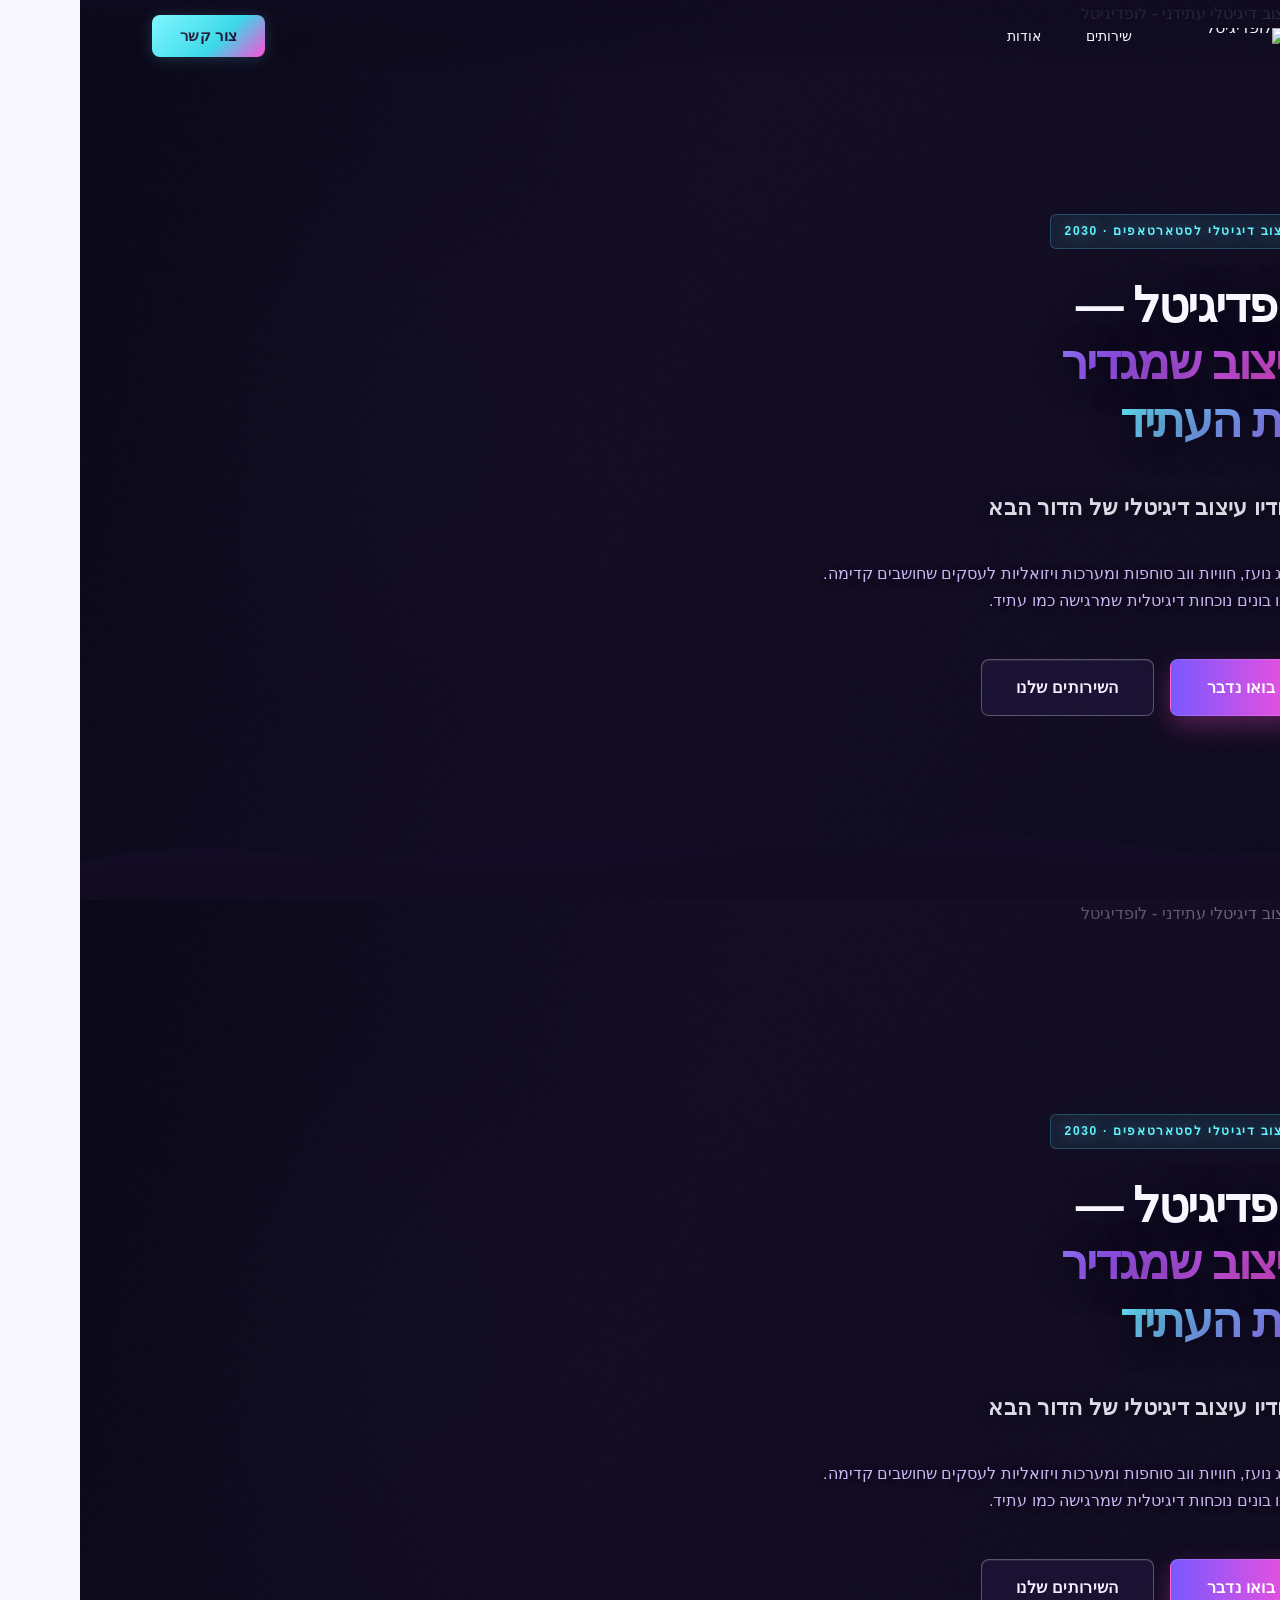
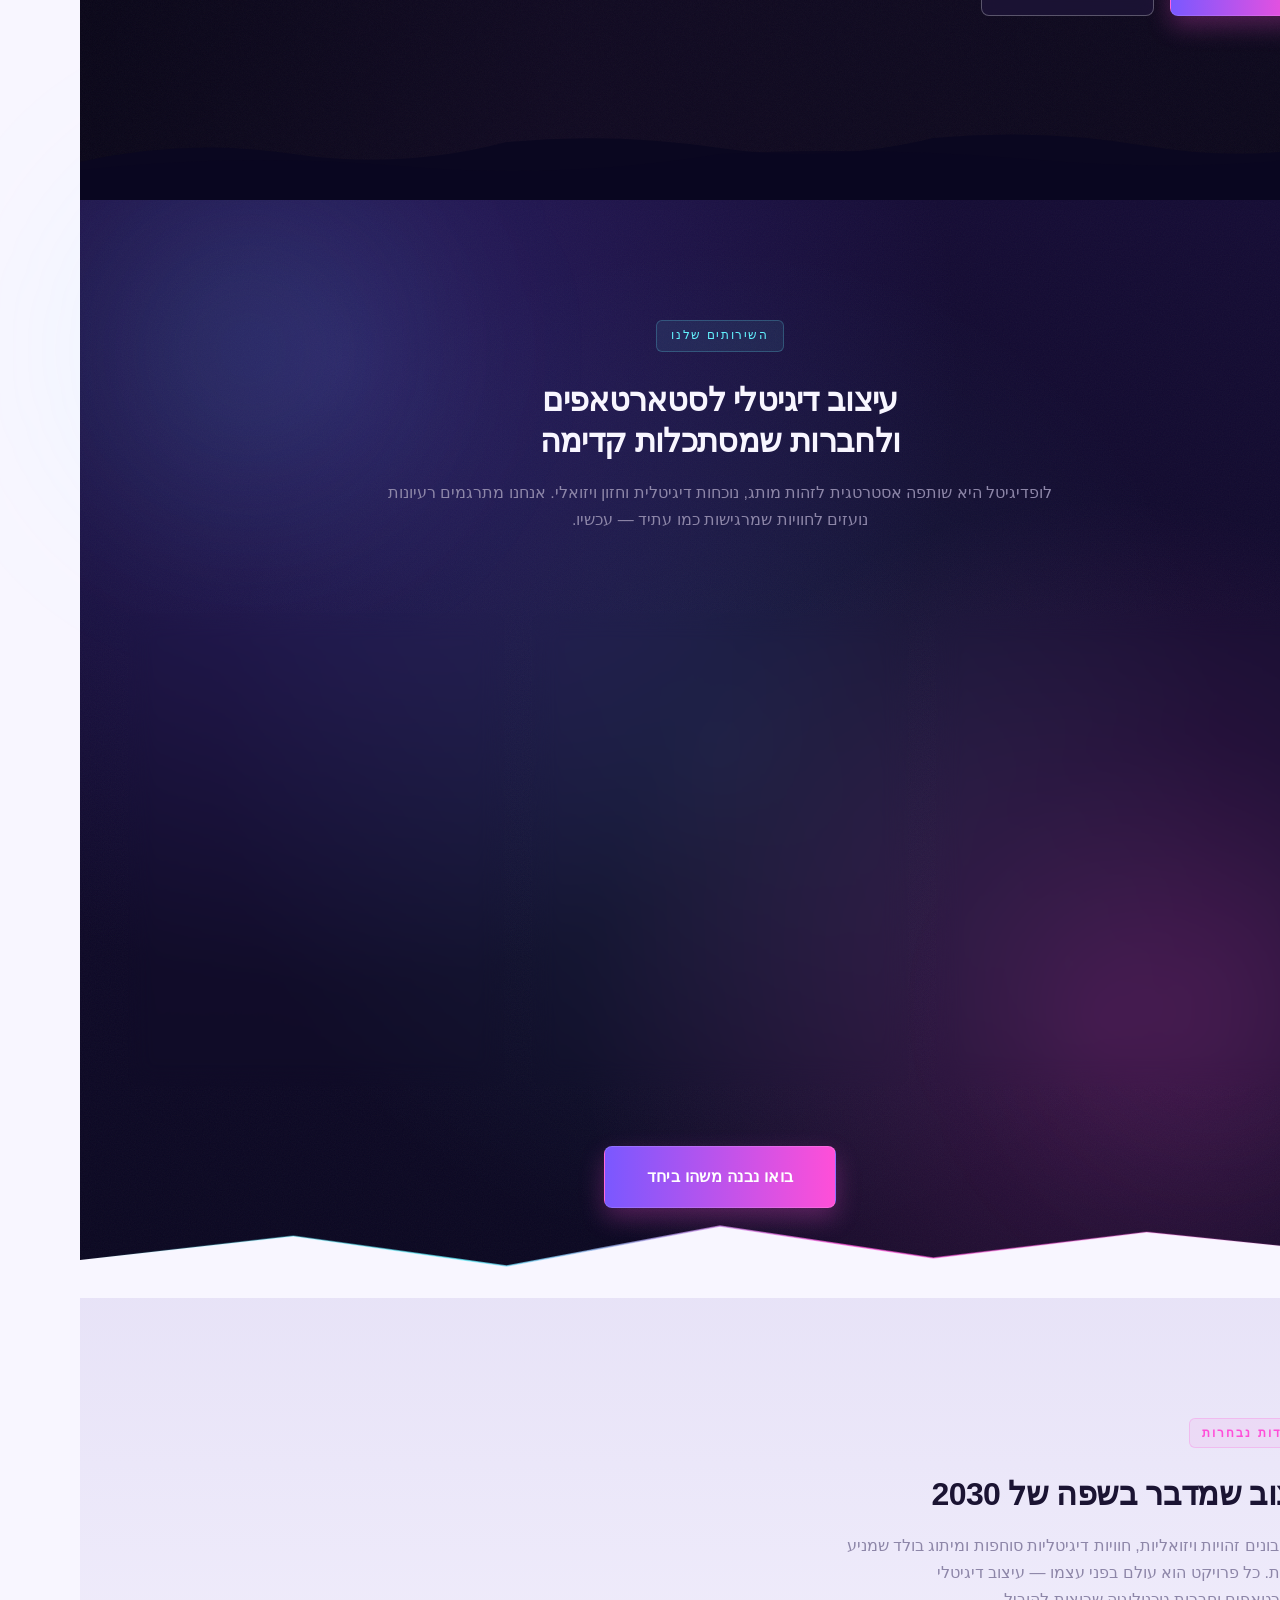
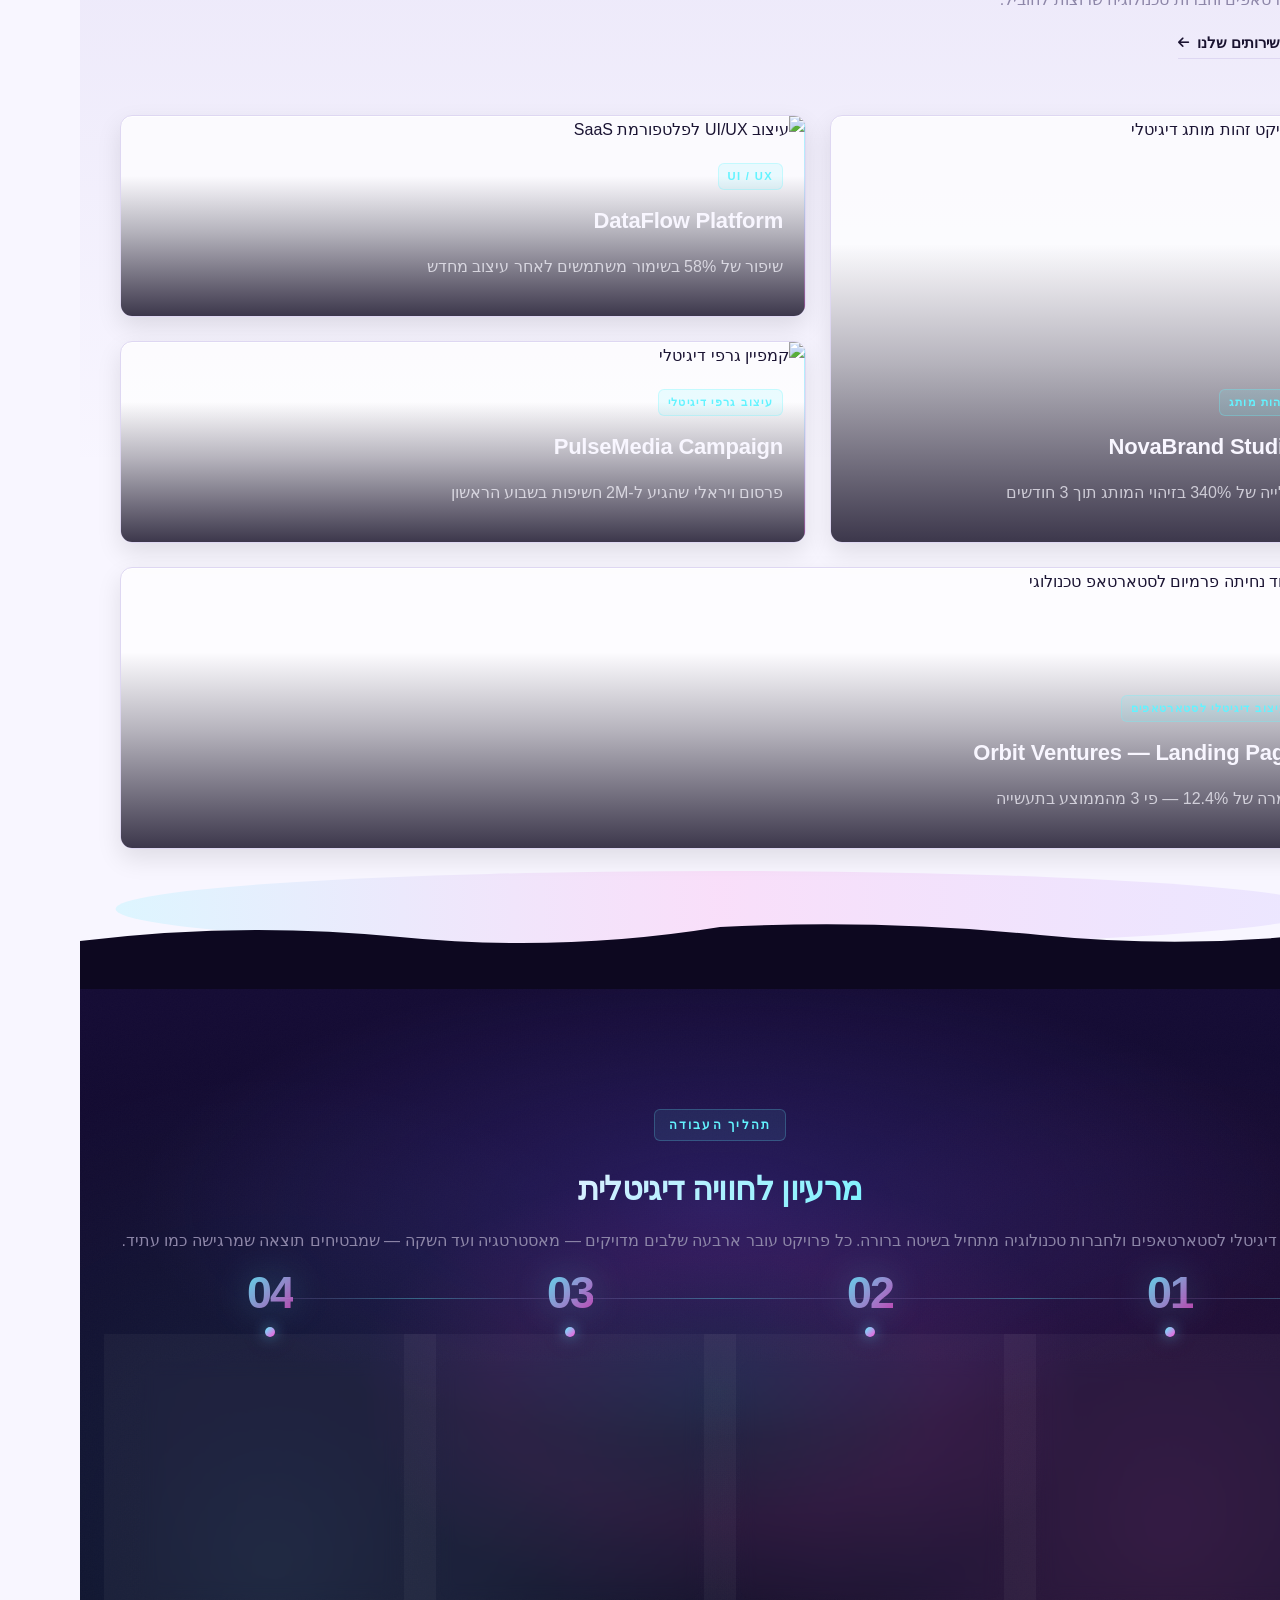
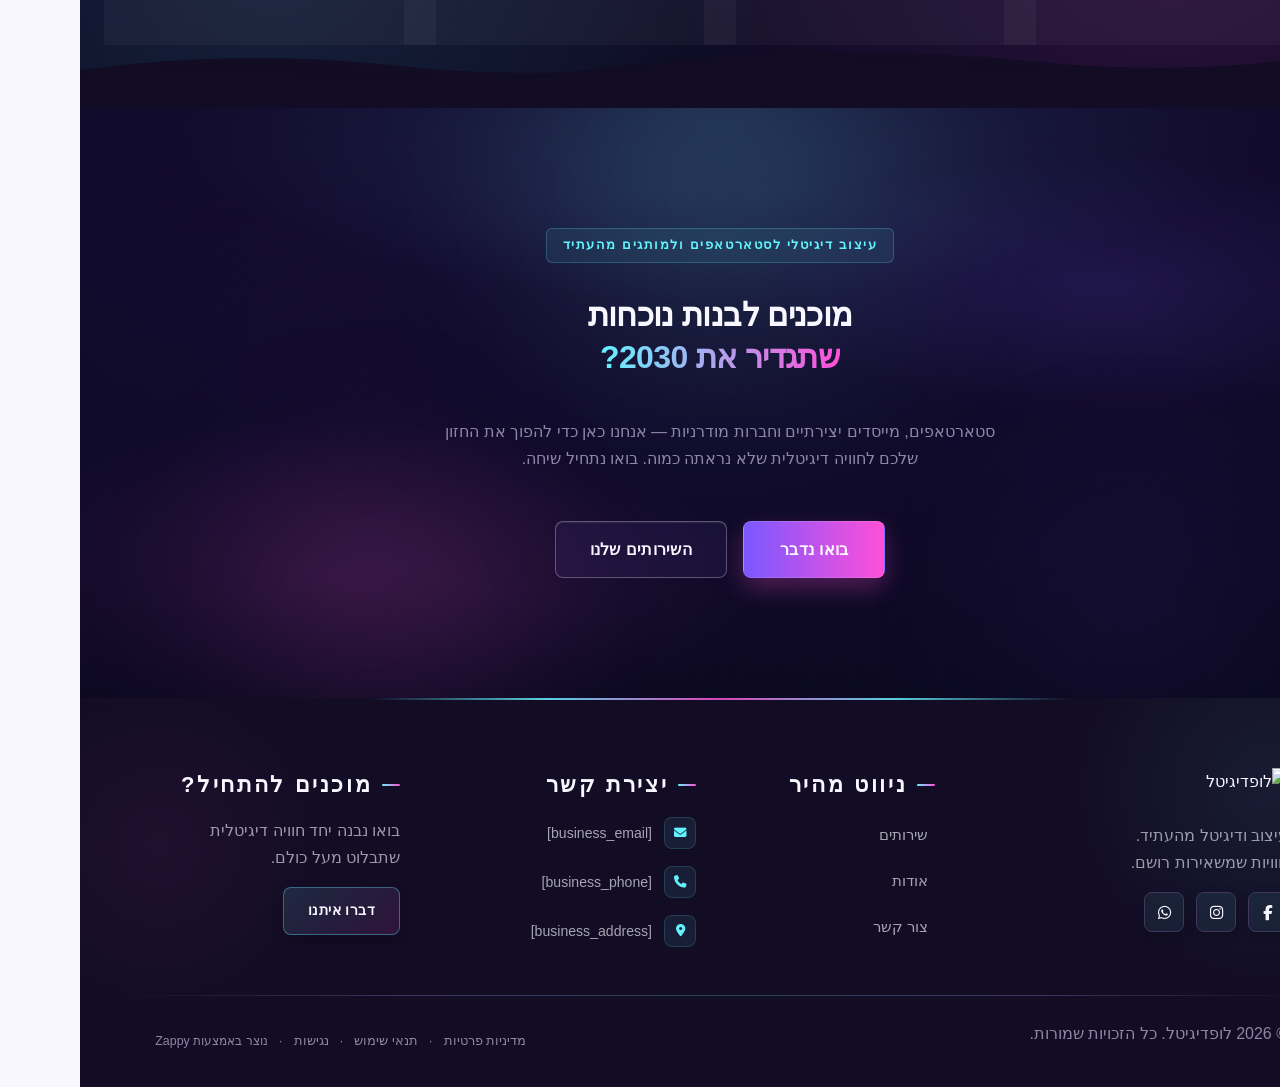
==== commit e2696561: "Background sync: Progressive GitHub Sync" ====
--- a/public/index.html
+++ b/public/index.html
@@ -1 +1 @@
-<!doctype html><html dir="rtl" lang="he"><head><meta charset="UTF-8"><meta content="width=device-width,initial-scale=1" name="viewport"><meta content="index, follow" name="robots"><title>עיצובים שמשנים עתידות — לופדיגיטל</title><meta content="לופדיגיטל היא סוכנות עיצוב דיגיטלי לסטארטאפים וחברות טכנולוגיה שמביאה אסתטיקה של 2030 לכל פרויקט. חדשנות, יצירתיות וטכנולוגיה במקום אחד." name="description"><meta content="עיצוב דיגיטלי לסטארטאפים, סוכנות עיצוב דיגיטלי ישראל, עיצוב גרפי דיגיטלי, סטודיו עיצוב עתידני" name="keywords"><link href="/assets/favicon.ico" rel="icon" type="image/x-icon"><link href="/assets/favicon-16x16.png" rel="icon" type="image/png" sizes="16x16"><link href="/assets/favicon-32x32.png" rel="icon" type="image/png" sizes="32x32"><link href="/assets/favicon-48x48.png" rel="icon" type="image/png" sizes="48x48"><link href="/assets/favicon-192x192.png" rel="icon" type="image/png" sizes="192x192"><link href="/assets/favicon-512x512.png" rel="icon" type="image/png" sizes="512x512"><link href="/assets/apple-touch-icon.png" rel="apple-touch-icon"><script>!function(){"use strict";var t="85f78627-12a0-4eee-974c-e0c293b527e1",e="https://api.zappy5.com/api/analytics/track",a=18e5,n=2592e6,o=!0,i=!0,r=!0;var s=function(){var e="zappy_visitor_"+t,a=null;try{if(a=localStorage.getItem(e)){var o=JSON.parse(a),i=Date.now();if(i-o.created<n)return o.lastSeen=i,localStorage.setItem(e,JSON.stringify(o)),o.id}}catch(t){console.warn("Zappy Analytics: LocalStorage not available")}var r="zv_"+Date.now()+"_"+Math.random().toString(36).substr(2,9);try{localStorage.setItem(e,JSON.stringify({id:r,created:Date.now(),lastSeen:Date.now()}))}catch(t){}return r}(),c=function(){var e="zappy_session_"+t,n=null;try{if(n=sessionStorage.getItem(e)){var o=JSON.parse(n),i=Date.now();if(i-o.timestamp<a)return o.timestamp=i,sessionStorage.setItem(e,JSON.stringify(o)),o.id}}catch(t){console.warn("Zappy Analytics: SessionStorage not available")}var r="zs_"+Date.now()+"_"+Math.random().toString(36).substr(2,9);try{sessionStorage.setItem(e,JSON.stringify({id:r,timestamp:Date.now()}))}catch(t){}return r}();function l(a,n){n=n||{};var o={website_id:t,event_type:a,page_path:window.location.pathname,referrer:document.referrer||"direct",visitor_id:s,session_id:c,metadata:n};if(navigator.sendBeacon){var i=new Blob([JSON.stringify(o)],{type:"application/json"});navigator.sendBeacon(e,i)}else fetch(e,{method:"POST",headers:{"Content-Type":"application/json"},body:JSON.stringify(o),keepalive:!0}).catch(function(t){console.warn("Zappy Analytics: Failed to track event",t)})}o&&l("pageview",{title:document.title,url:window.location.href}),i&&document.addEventListener("click",function(t){var e=t.target;if("BUTTON"===e.tagName||e.closest("button")){var a="BUTTON"===e.tagName?e:e.closest("button");l("click",{element:"button",text:a.textContent.trim().substring(0,100),id:a.id||null,class:a.className||null})}else if("A"===e.tagName||e.closest("a")){var n="A"===e.tagName?e:e.closest("a");l("navigation",{element:"link",text:n.textContent.trim().substring(0,100),href:n.href,external:n.hostname!==window.location.hostname})}},!0),r&&document.addEventListener("submit",function(t){var e=t.target;l("form_submit",{form_id:e.id||null,form_name:e.name||null,form_action:e.action||null,form_method:e.method||"GET"})},!0);var m=Date.now();window.addEventListener("beforeunload",function(){l("page_unload",{time_on_page:Math.floor((Date.now()-m)/1e3),page_path:window.location.pathname})}),window.zappyAnalytics={track:l,getVisitorId:function(){return s},getSessionId:function(){return c}}}()</script><meta content="עיצובים שמשנים עתידות — לופדיגיטל" property="og:title"><meta content="לופדיגיטל היא סוכנות עיצוב דיגיטלי לסטארטאפים וחברות טכנולוגיה שמביאה אסתטיקה של 2030 לכל פרויקט. חדשנות, יצירתיות וטכנולוגיה במקום אחד." property="og:description"><meta content="summary_large_image" name="twitter:card"><meta content="עיצובים שמשנים עתידות — לופדיגיטל" name="twitter:title"><meta content="לופדיגיטל היא סוכנות עיצוב דיגיטלי לסטארטאפים וחברות טכנולוגיה שמביאה אסתטיקה של 2030 לכל פרויקט. חדשנות, יצירתיות וטכנולוגיה במקום אחד." name="twitter:description"><meta content="website" property="og:type"><meta content="he_IL" property="og:locale"><link href="https://cdnjs.cloudflare.com/ajax/libs/font-awesome/6.4.0/css/all.min.css" rel="stylesheet"><link href="/assets/favicon.ico" rel="icon" type="image/x-icon"><link href="/assets/favicon-16x16.png" rel="icon" type="image/png" sizes="16x16"><link href="/assets/favicon-32x32.png" rel="icon" type="image/png" sizes="32x32"><link href="/assets/favicon-48x48.png" rel="icon" type="image/png" sizes="48x48"><link href="/assets/favicon-192x192.png" rel="icon" type="image/png" sizes="192x192"><link href="/assets/favicon-512x512.png" rel="icon" type="image/png" sizes="512x512"><link href="/assets/apple-touch-icon.png" rel="apple-touch-icon"><link href="https://cdn.jsdelivr.net/npm/vanilla-cookieconsent@3/dist/cookieconsent.css" rel="stylesheet"><script src="https://cdn.jsdelivr.net/npm/vanilla-cookieconsent@3/dist/cookieconsent.umd.js"></script><script src="https://cdn.jsdelivr.net/gh/mickidum/acc_toolbar/acctoolbar/acctoolbar.min.js"></script><link href="/styles.css" rel="stylesheet"><style id="zappy-dropdown-submenu-styles">#navMenu li:has(.sub-menu),.nav-menu li:has(.sub-menu),.navbar li:has(.sub-menu),nav li:has(.sub-menu){position:relative}#navMenu .sub-menu,.nav-menu .sub-menu,.navbar .sub-menu,nav .sub-menu{display:block!important;position:absolute!important;top:100%;left:0;min-width:220px;background:#fff;border-radius:8px;box-shadow:0 8px 25px rgba(0,0,0,.15);padding:8px 0;opacity:0;visibility:hidden;transform:translateY(10px);transition:all .3s ease;z-index:1000;list-style:none;pointer-events:none}#navMenu li:hover>.sub-menu,.nav-menu li:hover>.sub-menu,.navbar li:hover>.sub-menu,nav li:hover>.sub-menu{opacity:1!important;visibility:visible!important;transform:translateY(0)!important;pointer-events:auto!important}.sub-menu li{list-style:none;margin:0;padding:0}.sub-menu a{display:block!important;padding:10px 16px!important;color:var(--text-dark,#333)!important;font-weight:500;text-decoration:none;white-space:nowrap;transition:background-color .2s}.sub-menu .zappy-nav-child>a{padding-left:28px!important;font-size:.9em!important;opacity:.85!important}[dir=rtl] .sub-menu .zappy-nav-child>a,html[lang=ar] .sub-menu .zappy-nav-child>a,html[lang=he] .sub-menu .zappy-nav-child>a{padding-left:10px!important;padding-right:28px!important}.sub-menu .zappy-nav-parent>a{font-weight:600!important}.sub-menu a:hover{background-color:#f5f5f5}[dir=rtl] .nav-menu .sub-menu,[dir=rtl] .navbar .sub-menu,[dir=rtl] nav .sub-menu,html[lang=ar] .nav-menu .sub-menu,html[lang=ar] .navbar .sub-menu,html[lang=ar] nav .sub-menu,html[lang=he] .nav-menu .sub-menu,html[lang=he] .navbar .sub-menu,html[lang=he] nav .sub-menu{left:auto!important;right:0!important}.sub-menu:empty,.sub-menu:not(:has(li)):not(:has(> a)),.sub-menu:not(:has(li:not(.zappy-hidden-menu-item))):not(:has(> a)){display:none!important;opacity:0!important;visibility:hidden!important;pointer-events:none!important}li:has(.menu-group-title):hover>.sub-menu{opacity:1!important;visibility:visible!important;transform:translateY(0)!important;pointer-events:auto!important}#navMenu>li>.menu-group-title,.nav-menu>li>.menu-group-title{display:inline-block;padding:.5rem 1rem;cursor:default;user-select:none}@media (max-width:768px){#navMenu .sub-menu,.nav-menu .sub-menu,.navbar .sub-menu,nav .sub-menu{position:static!important;transform:none!important;box-shadow:none!important;background:0 0!important;max-height:0;overflow:hidden;opacity:0;visibility:hidden;transition:max-height .3s ease,opacity .3s ease;padding:0!important;border-radius:0!important}#navMenu .sub-menu.mobile-expanded,.nav-menu .sub-menu.mobile-expanded,.navbar .sub-menu.mobile-expanded{max-height:none!important;overflow-y:visible!important;opacity:1!important;visibility:visible!important;padding:8px 0 8px 16px!important}[dir=rtl] .sub-menu.mobile-expanded,html[lang=he] .sub-menu.mobile-expanded{padding:8px 16px 8px 0!important}#navMenu li:hover>.sub-menu,.nav-menu li:hover>.sub-menu,.navbar li:hover>.sub-menu,nav li:hover>.sub-menu{opacity:0;visibility:hidden;pointer-events:none}#navMenu li>.sub-menu.mobile-expanded,.nav-menu li>.sub-menu.mobile-expanded,.navbar li>.sub-menu.mobile-expanded,nav li>.sub-menu.mobile-expanded{opacity:1!important;visibility:visible!important;pointer-events:auto!important}#navMenu li:has(.sub-menu),.nav-menu li:has(.sub-menu),.navbar li:has(.sub-menu),nav li:has(.sub-menu){display:flex!important;flex-wrap:wrap!important;align-items:center!important;position:relative!important;min-height:44px!important}#navMenu li:has(.sub-menu)>a,.nav-menu li:has(.sub-menu)>a,.navbar li:has(.sub-menu)>a,nav li:has(.sub-menu)>a{flex:1!important;min-width:0!important}#navMenu li:has(.sub-menu)>.menu-group-title,.nav-menu li:has(.sub-menu)>.menu-group-title,.navbar li:has(.sub-menu)>.menu-group-title,nav li:has(.sub-menu)>.menu-group-title{flex:1!important;min-width:0!important;padding:0!important;line-height:inherit!important}#navMenu li:has(.sub-menu)>.sub-menu,.nav-menu li:has(.sub-menu)>.sub-menu,.navbar li:has(.sub-menu)>.sub-menu,nav li:has(.sub-menu)>.sub-menu{flex-basis:100%!important;width:100%!important}#navMenu li:has(.sub-menu)>a [class*=arrow],#navMenu li:has(.sub-menu)>a [class*=chevron],.nav-menu li:has(.sub-menu)>a .fa-angle-down,.nav-menu li:has(.sub-menu)>a .fa-chevron-down,.nav-menu li:has(.sub-menu)>a [class*=arrow],.nav-menu li:has(.sub-menu)>a [class*=chevron],nav li:has(.sub-menu)>a [class*=arrow],nav li:has(.sub-menu)>a [class*=chevron]{display:none!important;visibility:hidden!important}.mobile-submenu-toggle{display:flex!important;align-items:center!important;justify-content:center!important;width:44px!important;height:auto!important;background:0 0!important;border:none!important;cursor:pointer!important;color:var(--text-dark)!important;position:static!important;flex-shrink:0!important;align-self:stretch!important;z-index:2!important;padding:0!important;margin:0!important}.mobile-submenu-toggle::after{content:''!important;width:0!important;height:0!important;border-left:6px solid transparent!important;border-right:6px solid transparent!important;border-top:7px solid currentColor!important;transition:transform .3s ease!important}.mobile-submenu-toggle.expanded::after{transform:rotate(180deg)!important}.sub-menu a{padding:10px 0!important;display:block!important;color:var(--text-dark)!important;white-space:normal!important}.sub-menu .zappy-nav-child>a{padding-left:28px!important;font-size:.9em!important;opacity:.85!important}[dir=rtl] .sub-menu .zappy-nav-child>a,html[lang=ar] .sub-menu .zappy-nav-child>a,html[lang=he] .sub-menu .zappy-nav-child>a{padding-left:0!important;padding-right:28px!important}.sub-menu .zappy-nav-parent>a{font-weight:600!important}#navMenu.active,.nav-menu.active{max-width:100vw!important;overflow-x:hidden!important;box-sizing:border-box!important}.navbar .sub-menu li a,.zappy-products-dropdown .sub-menu a,nav.navbar .sub-menu li a{color:var(--text-dark)!important}}@media (min-width:769px){.mobile-submenu-toggle{display:none!important}}</style><style id="mobile-lang-menu-deployed-css">@media (max-width:768px){.lang-switcher,.nav-container .lang-switcher,.nav-cta-container .lang-switcher,.nav-ecommerce-icons .lang-switcher,.nav-icons-left .lang-switcher,.navbar .lang-switcher,.navbar .nav-cta-container .lang-switcher{display:none!important}.mobile-lang-menu{width:100%;border-top:1px solid rgba(128,128,128,.2);padding:8px 0 0 0;margin-top:8px}.mobile-lang-toggle{display:flex!important;align-items:center;justify-content:space-between;width:100%;padding:12px 16px;background:0 0;border:none;cursor:pointer;font-size:15px;color:inherit;font-family:inherit}.mobile-lang-toggle::after{content:'';display:inline-block;width:8px;height:8px;border-right:2px solid currentColor;border-bottom:2px solid currentColor;transform:rotate(45deg);transition:transform .3s ease;margin-left:8px}.mobile-lang-toggle.expanded::after{transform:rotate(-135deg)}.mobile-lang-options{max-height:0;overflow:hidden;transition:max-height .3s ease}.mobile-lang-options.expanded{max-height:300px}.mobile-lang-option{display:flex!important;align-items:center;gap:10px;padding:10px 24px;text-decoration:none;color:inherit;font-size:14px;font-family:inherit}.mobile-lang-option:hover{background:rgba(128,128,128,.1)}.mobile-lang-option.active{font-weight:600;opacity:.7;pointer-events:none}.mobile-lang-option img{width:20px;height:20px;border-radius:50%}}@media (min-width:769px){.mobile-lang-menu{display:none!important}}</style><style id="zappy-widget-visibility">#mic-access-tool-box,#mic-access-tool-general-button,#mic-init-access-tool #mic-access-tool-box,#mic-init-access-tool #mic-access-tool-general-button,#mic-init-access-tool .mic-access-tool-general-button,._access-icon,._access-menu,.mic-access-tool-box,.mic-access-tool-general-button,div[id*=mic-access-tool-box]{display:none!important;visibility:hidden!important;opacity:0!important;pointer-events:none!important}</style></head><body><nav class="navbar" dir="rtl"><button aria-label="Menu" class="mobile-toggle" id="mobileToggle"><svg viewBox="0 0 24 24" fill="none" height="24" width="24" class="hamburger-icon"><path d="M3 12h18M3 6h18M3 18h18" stroke="currentColor" stroke-linecap="round" stroke-width="2"></path></svg><svg viewBox="0 0 24 24" fill="none" height="24" width="24" class="close-icon" style="display:none"><path d="M18 6L6 18M6 6l12 12" stroke="currentColor" stroke-linecap="round" stroke-width="2"></path></svg></button><button aria-label="Call" class="phone-header-btn" data-phone="[business_phone]"><svg viewBox="0 0 24 24" fill="currentColor" height="20" width="20"><path d="M22 16.92v3a2 2 0 0 1-2.18 2 19.79 19.79 0 0 1-8.63-3.07 19.5 19.5 0 0 1-6-6 19.79 19.79 0 0 1-3.07-8.67A2 2 0 0 1 4.11 2h3a2 2 0 0 1 2 1.72 12.84 12.84 0 0 0 .7 2.81 2 2 0 0 1-.45 2.11L8.09 9.91a16 16 0 0 0 6 6l1.27-1.27a2 2 0 0 1 2.11-.45 12.84 12.84 0 0 0 2.81.7A2 2 0 0 1 22 16.92z"></path></svg></button><div class="nav-container"><div class="nav-right-group"><div class="nav-brand"><a href="/" class="logo-link"><img alt="לופדיגיטל" src="/assets/business-logo.webp" class="logo"></a></div><ul class="nav-menu" id="navMenu"><li><a href="/services">שירותים</a></li><li><a href="/about">אודות</a></li></ul></div><div class="nav-cta-container"><a href="/contact" class="nav-cta-btn">צור קשר</a></div></div></nav><script>window.addEventListener("load",function(){const e=document.querySelector(".navbar, nav, header");if(!e)return void console.log("[Navbar] Navbar element not found");let t=document.getElementById("mobileToggle")||document.querySelector(".mobile-toggle")||document.querySelector(".hamburger")||document.querySelector(".hamburger-menu")||document.querySelector(".menu-toggle")||document.querySelector(".burger-menu")||document.querySelector('[aria-label="Menu"]')||document.querySelector('[aria-label="תפריט"]');const o=document.querySelector(".phone-header-btn"),n=window.getComputedStyle(e);let r=n.backgroundColor;if(console.log("[Navbar] Initial navbar background:",r),"transparent"===r||"rgba(0, 0, 0, 0)"===r||r.startsWith("rgba")&&r.includes(", 0)")){const e=n.backgroundImage;if(e&&"none"!==e)console.log("[Navbar] Navbar has background image/gradient, using dark text"),r="rgb(240, 240, 240)";else{const e=window.getComputedStyle(document.body).backgroundColor;console.log("[Navbar] Navbar transparent, using body background:",e),r=e}}const i=r.match(/\d+/g);if(i&&i.length>=3){const e=(.299*parseInt(i[0])+.587*parseInt(i[1])+.114*parseInt(i[2]))/255;console.log("[Navbar] Mobile button colors preserved from Claude CSS (luminance:",e.toFixed(2)+")");const n=document.createElement("style");n.id="zappy-mobile-nav-fix";document.documentElement.lang;document.documentElement.dir,n.textContent='\n        /* Hide mobile buttons on desktop, show only on mobile */\n        @media (min-width: 769px) {\n          .mobile-toggle,\n          .phone-header-btn {\n            display: none !important;\n          }\n        }\n        \n        /* Show and position mobile buttons correctly on mobile */\n        @media (max-width: 768px) {\n          .mobile-toggle,\n          .phone-header-btn {\n            position: absolute !important;\n            top: 50% !important;\n            transform: translateY(-50%) !important;\n            z-index: 1001 !important;\n            display: flex !important;\n            align-items: center !important;\n            justify-content: center !important;\n            width: 36px !important;\n            height: 36px !important;\n            border-radius: 50% !important;\n            border: none !important;\n            cursor: pointer !important;\n            padding: 6px !important;\n            background: none !important;\n            color: var(--nav-text, var(--text-dark)) !important;\n          }\n          \n          /* LTR positioning (default): hamburger LEFT, phone RIGHT */\n          html:not([dir="rtl"]):not([lang="he"]):not([lang="ar"]) .mobile-toggle,\n          html[dir="ltr"] .mobile-toggle {\n            left: 12px !important;\n            right: auto !important;\n          }\n          html:not([dir="rtl"]):not([lang="he"]):not([lang="ar"]) .phone-header-btn,\n          html[dir="ltr"] .phone-header-btn {\n            right: 12px !important;\n            left: auto !important;\n          }\n          \n          /* RTL positioning: hamburger RIGHT, phone LEFT */\n          html[dir="rtl"] .mobile-toggle,\n          html[lang="he"] .mobile-toggle,\n          html[lang="ar"] .mobile-toggle {\n            right: 12px !important;\n            left: auto !important;\n          }\n          html[dir="rtl"] .phone-header-btn,\n          html[lang="he"] .phone-header-btn,\n          html[lang="ar"] .phone-header-btn {\n            left: 12px !important;\n            right: auto !important;\n          }\n          \n          /* CRITICAL: Ensure nav-container has min-height on mobile */\n          /* All children are positioned absolutely/fixed on mobile, so height:auto collapses to 0 */\n          .nav-container {\n            min-height: 70px !important;\n            position: relative !important;\n          }\n          \n          /* Ensure SVG icons are properly sized and inherit color */\n          .mobile-toggle svg,\n          .phone-header-btn svg {\n            width: 24px !important;\n            height: 24px !important;\n            /* Don\'t force display - let JavaScript control hamburger/close toggle */\n          }\n          \n          /* Reset nav-cta-container on mobile - remove desktop box-shadow/padding */\n          /* that creates a visible ghost box when CTA button is hidden */\n          .nav-cta-container {\n            box-shadow: none !important;\n            padding: 0 !important;\n          }\n          \n          /* Hide nav-cta-container entirely on mobile when there\'s no lang-switcher */\n          /* (only the CTA button is inside, and it\'s hidden on mobile) */\n          .nav-cta-container:not(:has(.lang-switcher)) {\n            display: none !important;\n          }\n          \n          /* CRITICAL: Prevent hero image fade gradient from bleeding over headline text */\n          /* The .image-fade-gradient has bottom: -30px (extends below parent) */\n          /* On mobile stacked layout, this overlaps the h1 text below the image */\n          .hero-image-column {\n            overflow: hidden !important;\n          }\n          .image-fade-gradient {\n            bottom: 0 !important;\n          }\n          \n          /* Hide desktop language switcher on mobile - hamburger menu handles it */\n          /* High specificity to override stored CSS */\n          .lang-switcher,\n          .nav-cta-container .lang-switcher,\n          .nav-container .lang-switcher,\n          .navbar .lang-switcher,\n          .navbar .nav-cta-container .lang-switcher {\n            display: none !important;\n          }\n        }\n      ';const r=document.getElementById("zappy-mobile-nav-fix");r&&r.remove(),document.head.appendChild(n),console.log("[Navbar] Critical CSS injected for mobile nav positioning");const l=window.innerWidth<=768;if(t){const e=t.querySelector(".hamburger-icon"),o=t.querySelector(".close-icon");e&&(e.style.setProperty("width","24px","important"),e.style.setProperty("height","24px","important"),e.style.setProperty("display","block","important")),o&&(o.style.setProperty("width","24px","important"),o.style.setProperty("height","24px","important"),o.style.setProperty("display","none","important")),l?(t.style.setProperty("position","absolute","important"),t.style.setProperty("top","50%","important"),t.style.setProperty("transform","translateY(-50%)","important"),t.style.setProperty("z-index","1001","important"),t.style.removeProperty("left"),t.style.removeProperty("right"),console.log("[Navbar] Mobile toggle positioning applied (mobile viewport)")):(t.style.removeProperty("position"),t.style.removeProperty("top"),t.style.removeProperty("transform"),t.style.removeProperty("z-index"),t.style.removeProperty("left"),t.style.removeProperty("right"),console.log("[Navbar] Desktop viewport - cleared mobile toggle inline positioning"))}if(o){const e=o.querySelector("svg");e&&(e.style.width="24px",e.style.height="24px",e.setAttribute("width","24"),e.setAttribute("height","24")),l?(o.style.setProperty("position","absolute","important"),o.style.setProperty("top","50%","important"),o.style.setProperty("transform","translateY(-50%)","important"),o.style.setProperty("z-index","1001","important"),o.style.removeProperty("left"),o.style.removeProperty("right"),console.log("[Navbar] Phone button positioning applied (mobile viewport)")):(o.style.removeProperty("position"),o.style.removeProperty("top"),o.style.removeProperty("transform"),o.style.removeProperty("z-index"),o.style.removeProperty("left"),o.style.removeProperty("right"),console.log("[Navbar] Desktop viewport - cleared phone button inline positioning"))}}else console.log("[Navbar] Could not parse background color:",r);t=document.getElementById("mobileToggle")||document.querySelector(".mobile-toggle")||document.querySelector(".hamburger")||document.querySelector(".hamburger-menu")||document.querySelector(".menu-toggle")||document.querySelector(".burger-menu")||document.querySelector('[aria-label="Menu"]')||document.querySelector('[aria-label="תפריט"]');const l=document.getElementById("navMenu")||document.querySelector(".nav-menu")||document.querySelector(".nav-links")||document.querySelector("nav ul:not(.submenu)");if(!t||!l)return void console.log("[Navbar] Mobile toggle or menu not found:",{toggle:!!t,menu:!!l});l.id||(l.id="navMenu"),console.log("[Navbar] Initializing mobile menu...");const a=t.cloneNode(!0);t.parentNode.replaceChild(a,t),a.addEventListener("click",function(e){e.preventDefault(),e.stopPropagation();const t=this.querySelector(".hamburger-icon"),o=this.querySelector(".close-icon");l.classList.contains("active")?(l.classList.remove("active"),t&&t.style.setProperty("display","block","important"),o&&o.style.setProperty("display","none","important"),document.body.style.overflow="",console.log("[Navbar] Menu closed")):(l.classList.add("active"),t&&t.style.setProperty("display","none","important"),o&&o.style.setProperty("display","block","important"),document.body.style.overflow="hidden",console.log("[Navbar] Menu opened"))}),l.querySelectorAll("a").forEach(function(e){e.addEventListener("click",function(){if("#"===this.getAttribute("href"))return;const e=a.querySelector(".hamburger-icon"),t=a.querySelector(".close-icon");l.classList.remove("active"),e&&e.style.setProperty("display","block","important"),t&&t.style.setProperty("display","none","important"),document.body.style.overflow="",console.log("[Navbar] Menu closed (link clicked)")})});var s=l.querySelectorAll(".dropdown-toggle");s.forEach(function(e){e.addEventListener("click",function(e){e.preventDefault(),e.stopPropagation();var t=this.closest(".nav-dropdown");t&&(t.parentNode.querySelectorAll(".nav-dropdown.open").forEach(function(e){e!==t&&e.classList.remove("open")}),t.classList.toggle("open"),console.log("[Navbar] Dropdown toggled:",t.classList.contains("open")?"open":"closed"))})}),document.addEventListener("click",function(e){e.target.closest(".nav-dropdown")||document.querySelectorAll(".nav-dropdown.open").forEach(function(e){e.classList.remove("open")})}),console.log("[Navbar] Dropdown handlers initialized for "+s.length+" dropdowns"),o&&o.addEventListener("click",function(){const e=document.querySelectorAll('a[href^="tel:"]'),t=e.length>0?e[0].getAttribute("href").replace("tel:",""):"[business_phone]";window.location.href="tel:"+t,console.log("[Navbar] Phone button clicked")}),console.log("[Navbar] Mobile menu initialized successfully");const p=function(){const e=document.querySelector(".whatsapp-float");e&&(window.innerWidth>=769?(e.style.setProperty("display","none","important"),e.style.setProperty("visibility","hidden","important"),e.style.setProperty("opacity","0","important"),e.style.setProperty("pointer-events","none","important"),console.log("[WhatsApp] Button hidden on desktop")):(e.style.removeProperty("display"),e.style.removeProperty("visibility"),e.style.removeProperty("opacity"),e.style.removeProperty("pointer-events"),console.log("[WhatsApp] Button visible on mobile")))};let c;p(),window.addEventListener("resize",function(){clearTimeout(c),c=setTimeout(p,100)})})</script><main><section class="index-hero-section" data-layout-spec="בית-hero" dir="rtl" data-hero-type="fullscreen-scrim"><div class="index-hero-bg-media"><img alt="סטודיו עיצוב דיגיטלי עתידני - לופדיגיטל" src="/assets/site-index-hero-image-1.webp" data-context="Futuristic digital design studio atmosphere for year 2030: deep dark space with flowing holographic chrome ribbon energy forms, aurora haze in cyan and magenta, subtle film grain texture, volumetric light sweeps, abstract neon light trails, dark midnight purple background, cinematic high contrast, no people, abstract technology art" data-placeholder="index-hero-image-1" height="900" width="1440" data-hero-bg="true"></div><div class="index-hero-scrim" aria-hidden="true"></div><div class="index-hero-grain" aria-hidden="true"></div><div class="index-hero-container"><div class="index-hero-content"><span class="index-hero-eyebrow">עיצוב דיגיטלי לסטארטאפים · 2030</span><h1 class="index-hero-h1">לופדיגיטל —<br><span class="index-hero-gradient-text">עיצוב שמגדיר<br>את העתיד</span></h1><h3 class="index-hero-subtitle">סטודיו עיצוב דיגיטלי של הדור הבא</h3><p class="index-hero-body">מיתוג נועז, חוויות ווב סוחפות ומערכות ויזואליות לעסקים שחושבים קדימה. אנחנו בונים נוכחות דיגיטלית שמרגישה כמו עתיד.</p><div class="index-hero-ctas"><a href="/contact" class="index-hero-btn-primary">בואו נדבר</a><a href="/services" class="index-hero-btn-secondary">השירותים שלנו</a></div></div></div><div class="index-hero-divider-wrapper"><svg viewBox="0 0 1440 90" aria-hidden="true" xmlns="http://www.w3.org/2000/svg" data-no-icon-edit="true" preserveAspectRatio="none"><defs><linearGradient id="heroRidgeGrad" x1="0" x2="0" y1="0" y2="1"><stop offset="0%" stop-color="var(--bg-dark)" stop-opacity="0"></stop><stop offset="100%" stop-color="var(--bg-dark)" stop-opacity="1"></stop></linearGradient></defs><path d="M0,90 L0,52 Q120,28 240,44 T480,32 Q600,22 720,38 T960,28 Q1080,18 1200,36 T1440,30 L1440,90 Z" fill="#0a0720"></path><path d="M0,90 L0,60 Q180,42 360,56 T720,44 Q900,36 1080,50 T1440,42 L1440,90 Z" fill="#0a0720" opacity="0.85"></path></svg></div></section><section class="index-services-section" data-layout-spec="בית-services" dir="rtl"><div class="services-grain" aria-hidden="true"></div><div class="services-orb services-orb-1" aria-hidden="true"></div><div class="services-orb services-orb-2" aria-hidden="true"></div><div class="services-container"><div class="services-intro"><span class="services-eyebrow">השירותים שלנו</span><h2 class="services-heading">עיצוב דיגיטלי לסטארטאפים<br>ולחברות שמסתכלות קדימה</h2><p class="services-subtext">לופדיגיטל היא שותפה אסטרטגית לזהות מותג, נוכחות דיגיטלית וחזון ויזואלי. אנחנו מתרגמים רעיונות נועזים לחוויות שמרגישות כמו עתיד — עכשיו.</p></div><div class="services-grid"><article class="service-card"><div class="service-card-glow service-card-glow-cyan" aria-hidden="true"></div><div class="service-icon-wrap"><svg viewBox="0 0 40 40" aria-hidden="true" xmlns="http://www.w3.org/2000/svg" data-element-type="icon" data-icon-type="svg" fill="none" height="40" width="40"><circle cx="20" cy="20" r="19" stroke="url(#grad1)" stroke-width="1.2"></circle><path d="M13 20L17.5 25L27 15" stroke="currentColor" stroke-linecap="round" stroke-width="1.8" stroke-linejoin="round"></path><circle cx="20" cy="20" r="6" opacity="0.4" stroke="currentColor" stroke-width="1"></circle><defs><linearGradient id="grad1" x1="0" x2="40" y1="0" y2="40" gradientUnits="userSpaceOnUse"><stop offset="0%" stop-color="#63F3FF"></stop><stop offset="100%" stop-color="#FF4FD8"></stop></linearGradient></defs></svg></div><div class="service-card-body"><h3 class="service-title">מערכות מותג</h3><p class="service-desc">בניית זהות ויזואלית מלאה — לוגו, פלטת צבעים, טיפוגרפיה, ו-design system שמאפשר צמיחה עקבית בכל נקודת מגע. כל פרט מחושב לשדר אמינות, ייחוד וחדשנות.</p><div class="service-proof"><span class="proof-dot" aria-hidden="true"></span><span>מעל 40 מותגים שהשיקו עם זהות חדשה</span></div></div></article><article class="service-card"><div class="service-card-glow service-card-glow-magenta" aria-hidden="true"></div><div class="service-icon-wrap"><svg viewBox="0 0 40 40" aria-hidden="true" xmlns="http://www.w3.org/2000/svg" data-element-type="icon" data-icon-type="svg" fill="none" height="40" width="40"><rect height="22" rx="3" width="30" x="5" y="8" stroke="url(#grad2)" stroke-width="1.2"></rect><line opacity="0.5" stroke="currentColor" stroke-width="1" x1="5" x2="35" y1="15" y2="15"></line><circle cx="9" cy="11.5" r="1.2" opacity="0.5" fill="currentColor"></circle><circle cx="13.5" cy="11.5" r="1.2" opacity="0.5" fill="currentColor"></circle><circle cx="18" cy="11.5" r="1.2" opacity="0.5" fill="currentColor"></circle><rect height="2" rx="1" width="20" x="10" y="20" fill="currentColor" opacity="0.35"></rect><rect height="2" rx="1" width="14" x="13" y="24" fill="currentColor" opacity="0.25"></rect><line opacity="0.4" stroke="currentColor" stroke-width="1.2" x1="20" x2="20" y1="30" y2="34"></line><line opacity="0.4" stroke="currentColor" stroke-width="1.2" x1="15" x2="25" y1="34" y2="34"></line><defs><linearGradient id="grad2" x1="0" x2="40" y1="0" y2="40" gradientUnits="userSpaceOnUse"><stop offset="0%" stop-color="#63F3FF"></stop><stop offset="100%" stop-color="#FF4FD8"></stop></linearGradient></defs></svg></div><div class="service-card-body"><h3 class="service-title">עיצוב אתרים ו-UI/UX</h3><p class="service-desc">חוויות דיגיטליות שמשלבות אסתטיקה עתידנית עם שימושיות מדויקת. אנחנו מעצבים אתרים, ממשקי מוצר ופלטפורמות שמרגישות חכמות — ומניעות תוצאות עסקיות אמיתיות.</p><div class="service-proof"><span class="proof-dot" aria-hidden="true"></span><span>ממוצע של 3.2× שיפור בהמרות לאחר עיצוב מחדש</span></div></div></article><article class="service-card"><div class="service-card-glow service-card-glow-violet" aria-hidden="true"></div><div class="service-icon-wrap"><svg viewBox="0 0 40 40" aria-hidden="true" xmlns="http://www.w3.org/2000/svg" data-element-type="icon" data-icon-type="svg" fill="none" height="40" width="40"><polygon fill="none" points="20,5 35,32 5,32" stroke="url(#grad3)" stroke-width="1.2"></polygon><line opacity="0.8" stroke="currentColor" stroke-width="1.8" x1="20" x2="20" y1="14" y2="24" stroke-linecap="round"></line><circle cx="20" cy="27.5" r="1.4" opacity="0.8" fill="currentColor"></circle><defs><linearGradient id="grad3" x1="5" x2="35" y1="5" y2="35" gradientUnits="userSpaceOnUse"><stop offset="0%" stop-color="#63F3FF"></stop><stop offset="100%" stop-color="#FF4FD8"></stop></linearGradient></defs></svg></div><div class="service-card-body"><h3 class="service-title">קמפיינים ויזואליים</h3><p class="service-desc">עיצוב גרפי דיגיטלי לקמפיינים שנחרטים בזיכרון — מודעות, סושיאל, וידאו ומצגות. יוצרים נרטיב ויזואלי אחיד שמחזק את המסר בכל פלטפורמה ובכל פורמט.</p><div class="service-proof"><span class="proof-dot" aria-hidden="true"></span><span>תוכן שמייצר ×5 יותר אינגייג'מנט בממוצע</span></div></div></article></div><div class="services-cta-wrap"><a href="#contact" class="btn-primary services-cta-btn">בואו נבנה משהו ביחד</a></div></div><div class="services-divider-wrapper" aria-hidden="true"><svg viewBox="0 0 1440 90" aria-hidden="true" xmlns="http://www.w3.org/2000/svg" data-no-icon-edit="true" preserveAspectRatio="none"><defs><linearGradient id="dividerGlow" x1="0" x2="1440" y1="0" y2="0" gradientUnits="userSpaceOnUse"><stop offset="0%" stop-color="#63F3FF" stop-opacity="0"></stop><stop offset="30%" stop-color="#63F3FF" stop-opacity="0.7"></stop><stop offset="60%" stop-color="#FF4FD8" stop-opacity="0.7"></stop><stop offset="100%" stop-color="#FF4FD8" stop-opacity="0"></stop></linearGradient></defs><path d="M0,90 L0,52 L240,28 L480,58 L720,18 L960,50 L1200,24 L1440,46 L1440,90 Z" fill="#F8F6FF"></path><polyline fill="none" points="0,52 240,28 480,58 720,18 960,50 1200,24 1440,46" stroke="url(#dividerGlow)" stroke-width="1.5"></polyline></svg></div></section><section class="index-portfolio-section" data-layout-spec="בית-portfolio" dir="rtl"><div class="index-portfolio-container"><div class="index-portfolio-intro"><span class="index-portfolio-eyebrow">עבודות נבחרות</span><h2 class="index-portfolio-heading">עיצוב שמדבר בשפה של 2030</h2><p class="index-portfolio-desc">אנחנו בונים זהויות ויזואליות, חוויות דיגיטליות סוחפות ומיתוג בולד שמניע תוצאות. כל פרויקט הוא עולם בפני עצמו — עיצוב דיגיטלי לסטארטאפים וחברות טכנולוגיה שרוצות להוביל.</p><a href="/services" class="index-portfolio-link">לכל השירותים שלנו<i class="fa fa-arrow-left" aria-hidden="true"></i></a></div><div class="index-portfolio-grid"><article class="index-portfolio-tile index-portfolio-tile--tall"><figure class="index-portfolio-figure"><img alt="פרויקט זהות מותג דיגיטלי" src="/assets/site-index-portfolio-image-1.webp" data-context="Futuristic digital brand identity project for a 2030-style Israeli tech startup — bold typography, neon cyan and magenta gradients, dark editorial UI screen mockup on a sleek device, premium design studio aesthetic" data-placeholder="index-portfolio-image-1" height="900" width="600"><div class="index-portfolio-tile-overlay"></div><figcaption class="index-portfolio-tile-caption"><span class="index-portfolio-tile-tag">זהות מותג</span><h3 class="index-portfolio-tile-title">NovaBrand Studio</h3><p class="index-portfolio-tile-result">עלייה של 340% בזיהוי המותג תוך 3 חודשים</p></figcaption></figure></article><div class="index-portfolio-col-stack"><article class="index-portfolio-tile index-portfolio-tile--medium"><figure class="index-portfolio-figure"><img alt="עיצוב UI/UX לפלטפורמת SaaS" src="/assets/site-index-portfolio-image-2.webp" data-context="Immersive UI/UX design for a futuristic SaaS platform — holographic dashboard interface, deep dark background with glowing cyan data visualizations, premium editorial web design for Israeli tech company" data-placeholder="index-portfolio-image-2" height="380" width="600"><div class="index-portfolio-tile-overlay"></div><figcaption class="index-portfolio-tile-caption"><span class="index-portfolio-tile-tag">UI / UX</span><h3 class="index-portfolio-tile-title">DataFlow Platform</h3><p class="index-portfolio-tile-result">שיפור של 58% בשימור משתמשים לאחר עיצוב מחדש</p></figcaption></figure></article><article class="index-portfolio-tile index-portfolio-tile--medium"><figure class="index-portfolio-figure"><img alt="קמפיין גרפי דיגיטלי" src="/assets/site-index-portfolio-image-3.webp" data-context="Bold graphic design campaign for a digital-first Israeli brand — vibrant magenta and violet color palette, abstract geometric shapes, editorial poster layout with futuristic typography and strong visual hierarchy" data-placeholder="index-portfolio-image-3" height="380" width="600"><div class="index-portfolio-tile-overlay"></div><figcaption class="index-portfolio-tile-caption"><span class="index-portfolio-tile-tag">עיצוב גרפי דיגיטלי</span><h3 class="index-portfolio-tile-title">PulseMedia Campaign</h3><p class="index-portfolio-tile-result">פרסום ויראלי שהגיע ל-2M חשיפות בשבוע הראשון</p></figcaption></figure></article></div><article class="index-portfolio-tile index-portfolio-tile--wide"><figure class="index-portfolio-figure"><img alt="עמוד נחיתה פרמיום לסטארטאפ טכנולוגי" src="/assets/site-index-portfolio-image-4.webp" data-context="Full-width landing page design for a futuristic Israeli tech startup — cinematic wide-screen layout, deep dark background with aurora gradient accents in cyan and magenta, bold display headline, premium digital design agency aesthetic for 2030" data-placeholder="index-portfolio-image-4" height="480" width="1200"><div class="index-portfolio-tile-overlay"></div><figcaption class="index-portfolio-tile-caption index-portfolio-tile-caption--wide"><div class="index-portfolio-tile-caption-inner"><span class="index-portfolio-tile-tag">עיצוב דיגיטלי לסטארטאפים</span><h3 class="index-portfolio-tile-title">Orbit Ventures — Landing Page</h3><p class="index-portfolio-tile-result">המרה של 12.4% — פי 3 מהממוצע בתעשייה</p></div></figcaption></figure></article></div></div><div class="index-portfolio-divider-wrapper" aria-hidden="true"><svg viewBox="0 0 1440 120" aria-hidden="true" xmlns="http://www.w3.org/2000/svg" data-no-icon-edit="true" preserveAspectRatio="none"><defs><linearGradient id="auroraFade" x1="0" x2="1" y1="0" y2="0"><stop offset="0%" stop-color="#63F3FF" stop-opacity="0.18"></stop><stop offset="50%" stop-color="#FF4FD8" stop-opacity="0.14"></stop><stop offset="100%" stop-color="#7B5EFF" stop-opacity="0.10"></stop></linearGradient></defs><ellipse cx="720" cy="40" fill="url(#auroraFade)" rx="680" ry="38"></ellipse><path d="M0,120 L0,72 Q180,52 360,68 T720,58 Q900,50 1080,66 T1440,60 L1440,120 Z" fill="#0d0820"></path></svg></div></section><section class="index-process-section" data-layout-spec="בית-process" dir="rtl"><div class="index-process-section__glow" aria-hidden="true"></div><div class="index-process-section__grain" aria-hidden="true"></div><div class="index-process-section__container"><header class="index-process-section__intro"><span class="index-process-section__label">תהליך העבודה</span><h2 class="index-process-section__heading">מרעיון לחוויה דיגיטלית</h2><p class="index-process-section__subheading">עיצוב דיגיטלי לסטארטאפים ולחברות טכנולוגיה מתחיל בשיטה ברורה. כל פרויקט עובר ארבעה שלבים מדויקים — מאסטרטגיה ועד השקה — שמבטיחים תוצאה שמרגישה כמו עתיד.</p></header><div class="index-process-section__stages"><div class="index-process-section__connector" aria-hidden="true"></div><article class="index-process-section__stage"><div class="index-process-section__stage-num-wrap"><span class="index-process-section__stage-num">01</span><div class="index-process-section__stage-dot" aria-hidden="true"></div></div><div class="index-process-section__stage-body"><h3 class="index-process-section__stage-title">גילוי</h3><p class="index-process-section__stage-text">צוללים לעומק הצרכים, הקהל, והשוק. מגדירים את הבעיה האמיתית לפני שמתחילים לפתור אותה.</p></div></article><article class="index-process-section__stage"><div class="index-process-section__stage-num-wrap"><span class="index-process-section__stage-num">02</span><div class="index-process-section__stage-dot" aria-hidden="true"></div></div><div class="index-process-section__stage-body"><h3 class="index-process-section__stage-title">הגדרה</h3><p class="index-process-section__stage-text">בונים אסטרטגיה ויזואלית ומפת מסע ברורה. כל החלטה עיצובית מגובה בנתונים ובחשיבה שיטתית.</p></div></article><article class="index-process-section__stage"><div class="index-process-section__stage-num-wrap"><span class="index-process-section__stage-num">03</span><div class="index-process-section__stage-dot" aria-hidden="true"></div></div><div class="index-process-section__stage-body"><h3 class="index-process-section__stage-title">עיצוב</h3><p class="index-process-section__stage-text">יוצרים ממשקים, זהויות ומערכות עיצוב שמשלבות אסתטיקה עתידנית עם חוויית משתמש אינטואיטיבית.</p></div></article><article class="index-process-section__stage"><div class="index-process-section__stage-num-wrap"><span class="index-process-section__stage-num">04</span><div class="index-process-section__stage-dot" aria-hidden="true"></div></div><div class="index-process-section__stage-body"><h3 class="index-process-section__stage-title">השקה</h3><p class="index-process-section__stage-text">מוציאים לאוויר עם ליטוש מושלם. מלווים את ההשקה ומוודאים שהחוויה עובדת בכל מסך ובכל מצב.</p></div></article></div></div><div class="index-process-section__divider-wrapper"><svg viewBox="0 0 1440 90" aria-hidden="true" xmlns="http://www.w3.org/2000/svg" data-no-icon-edit="true" preserveAspectRatio="none"><defs><linearGradient id="chromeRibbon" x1="0%" x2="100%" y1="0%" y2="0%"><stop offset="0%" stop-color="rgba(99,243,255,0)"></stop><stop offset="40%" stop-color="rgba(99,243,255,0.18)"></stop><stop offset="65%" stop-color="rgba(255,79,216,0.22)"></stop><stop offset="100%" stop-color="rgba(255,79,216,0.32)"></stop></linearGradient><linearGradient id="chromeFill" x1="0%" x2="0%" y1="0%" y2="100%"><stop offset="0%" stop-color="#0a0720" stop-opacity="0"></stop><stop offset="100%" stop-color="#0a0720" stop-opacity="1"></stop></linearGradient></defs><path d="M0,90 L0,52 Q180,30 360,48 T720,38 Q900,28 1080,44 T1440,32 L1440,90 Z" fill="#120C24"></path><path d="M0,90 L0,56 Q180,34 360,52 T720,42 Q900,32 1080,48 T1440,36 L1440,50 Q1080,62 900,46 T540,56 Q360,66 180,58 T0,68 Z" fill="#120C24" opacity="0.7"></path></svg></div></section><section class="index-cta-section" data-layout-spec="בית-cta" dir="rtl"><div class="index-cta-grain" aria-hidden="true"></div><div class="index-cta-orb index-cta-orb--cyan" aria-hidden="true"></div><div class="index-cta-orb index-cta-orb--magenta" aria-hidden="true"></div><div class="index-cta-orb index-cta-orb--violet" aria-hidden="true"></div><div class="index-cta-vignette" aria-hidden="true"></div><div class="index-cta-container"><div class="index-cta-inner"><span class="index-cta-eyebrow">עיצוב דיגיטלי לסטארטאפים ולמותגים מהעתיד</span><h2 class="index-cta-heading">מוכנים לבנות נוכחות<br><span class="index-cta-heading-accent">שתגדיר את 2030?</span></h2><p class="index-cta-body">סטארטאפים, מייסדים יצירתיים וחברות מודרניות — אנחנו כאן כדי להפוך את החזון שלכם לחוויה דיגיטלית שלא נראתה כמוה. בואו נתחיל שיחה.</p><div class="index-cta-actions"><a href="/contact" class="index-cta-btn-primary">בואו נדבר</a><a href="/services" class="index-cta-btn-secondary">השירותים שלנו</a></div></div></div></section></main><footer class="site-footer" dir="rtl"><div class="footer-glow-top"></div><div class="footer-container"><div class="footer-grid"><div class="footer-col footer-col--brand"><div class="footer-logo-wrap"><img alt="לופדיגיטל" src="/assets/business-logo.webp" class="logo"></div><p class="footer-tagline">עיצוב ודיגיטל מהעתיד.<br>חוויות שמשאירות רושם.</p><div class="footer-social"><a href="[facebook_handle]" class="social-link" aria-label="Facebook"><i class="fab fa-facebook-f"></i></a><a href="[instagram_handle]" class="social-link" aria-label="Instagram"><i class="fab fa-instagram"></i></a><a href="[whatsapp_handle]" class="social-link" aria-label="WhatsApp"><i class="fab fa-whatsapp"></i></a></div></div><div class="footer-col footer-col--links"><h3 class="footer-heading"><span class="heading-accent"></span>ניווט מהיר</h3><ul class="footer-nav"><li><a href="/services">שירותים</a></li><li><a href="/about">אודות</a></li><li><a href="/contact">צור קשר</a></li></ul></div><div class="footer-col footer-col--contact"><h3 class="footer-heading"><span class="heading-accent"></span>יצירת קשר</h3><ul class="footer-contact"><li><span class="contact-icon"><i class="fas fa-envelope"></i></span><span class="contact-text"><a href="mailto:[business_email]">[business_email]</a></span></li><li><span class="contact-icon"><i class="fas fa-phone"></i></span><span class="contact-text"><a href="tel:[business_phone]">[business_phone]</a></span></li><li><a href="/"><span class="contact-icon"><i class="fas fa-map-marker-alt"></i></span><span class="contact-text">[business_address]</span></a></li></ul></div><div class="footer-col footer-col--cta"><h3 class="footer-heading"><span class="heading-accent"></span>מוכנים להתחיל?</h3><p class="footer-cta-text">בואו נבנה יחד חוויה דיגיטלית שתבלוט מעל כולם.</p><a href="/contact" class="footer-cta-btn">דברו איתנו</a></div></div></div><div class="footer-divider"></div><div class="footer-container"><div class="footer-bottom"><p class="footer-copyright">© 2026 לופדיגיטל. כל הזכויות שמורות.</p><div class="footer-legal"><a href="/privacy">מדיניות פרטיות</a><span class="legal-sep">·</span><a href="/terms">תנאי שימוש</a><span class="legal-sep">·</span><a href="/accessibility">נגישות</a><span class="legal-sep">·</span><a href="https://zappy5.com" class="zappy-attribution" target="_blank">נוצר באמצעות Zappy</a></div></div></div></footer><a href="https://wa.me/[whatsapp_handle]" class="whatsapp-float" aria-label="WhatsApp"><i class="fab fa-whatsapp"></i></a><div data-integration="accessibility:toolbar"></div><script src="/script.js"></script><script id="zappy-mobile-submenu-script">!function(){function e(){if(window.innerWidth>768)return document.querySelectorAll(".mobile-submenu-toggle").forEach(function(e){e.remove()}),void document.querySelectorAll(".sub-menu.mobile-expanded").forEach(function(e){e.classList.remove("mobile-expanded")});document.querySelectorAll(".nav-menu li:has(.sub-menu), nav li:has(.sub-menu), .navbar li:has(.sub-menu), #navMenu li:has(.sub-menu)").forEach(function(e){if(!e.querySelector(".mobile-submenu-toggle")){var t=e.querySelector(".sub-menu"),n=e.querySelector(":scope > a");if(t&&n){var o=document.createElement("button");o.className="mobile-submenu-toggle",o.setAttribute("aria-label","Toggle submenu"),o.setAttribute("type","button"),n.insertAdjacentElement("afterend",o),o.addEventListener("click",function(e){e.preventDefault(),e.stopPropagation(),document.querySelectorAll(".sub-menu.mobile-expanded").forEach(function(e){if(e!==t){e.classList.remove("mobile-expanded");var n=e.parentElement.querySelector(".mobile-submenu-toggle");n&&n.classList.remove("expanded")}}),t.classList.toggle("mobile-expanded"),o.classList.toggle("expanded")})}}})}var t;"loading"===document.readyState?document.addEventListener("DOMContentLoaded",e):e(),window.addEventListener("resize",function(){clearTimeout(t),t=setTimeout(e,250)});var n=new MutationObserver(function(t){t.forEach(function(t){if("attributes"===t.type){var n=t.target;n.classList&&(n.classList.contains("active")||n.classList.contains("open"))&&setTimeout(e,100)}})});setTimeout(function(){document.querySelectorAll(".mobile-menu, .nav-menu, #navMenu, nav").forEach(function(e){n.observe(e,{attributes:!0,attributeFilter:["class","style"]})})},500)}()</script><script id="zappy-navbar-scroll-effect">!function(){var e=document.querySelector("nav.navbar,.navbar:not(.zappy-catalog-menu)"),t=document.querySelector(".zappy-catalog-menu,#zappy-catalog-menu");if(e){var r="rgba(248,246,255,0.85)",o=getComputedStyle(document.documentElement),a=o.getPropertyValue("--text-dark").trim()||"#1a1a1a",s=(o.getPropertyValue("--text-light").trim(),a);e.style.transition="background 0.3s ease,backdrop-filter 0.3s ease,-webkit-backdrop-filter 0.3s ease,box-shadow 0.3s ease",t&&(t.style.transition="background 0.3s ease,backdrop-filter 0.3s ease,-webkit-backdrop-filter 0.3s ease");var n="a,.navbar-brand,.navbar-brand a,.dropdown-toggle,.mobile-toggle,.phone-header-btn,.mobile-hamburger-btn,.mobile-close-btn,.mobile-submenu-toggle,.nav-link",l=["cart-link","login-link","nav-search-toggle","search-toggle"];window.addEventListener("scroll",f,{passive:!0}),window.addEventListener("resize",f,{passive:!0}),f();var i=document.querySelector('section[class*="hero"],[data-hero-type],main>section:first-child'),d=!1;if(i){var p=getComputedStyle(i),c=p.backgroundImage;if(c&&"none"!==c)if(-1!==c.indexOf("url(")){var b=p.backgroundColor.match(/\d+/g);d=!(b&&b.length>=3)||h(parseInt(b[0]),parseInt(b[1]),parseInt(b[2]))<.4}else if(-1!==c.indexOf("gradient")){var y=c.match(/rgba?\(\s*(\d+)\s*,\s*(\d+)\s*,\s*(\d+)/g);if(y&&y.length>0){for(var g=0,m=0;m<y.length;m++){var u=y[m].match(/\d+/g);g+=h(parseInt(u[0]),parseInt(u[1]),parseInt(u[2]))}d=g/y.length<.4}else d=!0}else d=!0;else{var k=p.backgroundColor.match(/\d+/g);k&&k.length>=3&&(d=h(parseInt(k[0]),parseInt(k[1]),parseInt(k[2]))<.4)}}d||(window.removeEventListener("scroll",f),window.removeEventListener("resize",f),e.classList.add("scrolled"),window.innerWidth>768&&(e.style.setProperty("--frosted-text",s),e.style.setProperty("background-image","none","important"),e.style.setProperty("background-color",r,"important"),e.style.backdropFilter="blur(12px)",e.style.webkitBackdropFilter="blur(12px)",e.style.boxShadow="0 2px 16px rgba(0,0,0,0.12)",w(e,s)),t&&(t.classList.add("scrolled"),window.innerWidth>768&&(t.style.setProperty("background",r,"important"),t.style.setProperty("backdrop-filter","blur(12px)","important"),t.style.setProperty("-webkit-backdrop-filter","blur(12px)","important"),w(t,s))),window._zappyNavNoDarkHero=!0)}function w(e,t){for(var r=e.querySelectorAll(n),o=0;o<r.length;o++){var a=!1;(r[o].closest(".sub-menu")||r[o].closest(".dropdown-menu"))&&(a=!0);for(var s=0;s<l.length;s++)if(r[o].classList.contains(l[s])){a=!0;break}a||r[o].style.setProperty("color",t,"important")}}function v(e){for(var t=e.querySelectorAll(n),r=0;r<t.length;r++)t[r].closest(".sub-menu")||t[r].closest(".dropdown-menu")||t[r].style.removeProperty("color")}function f(){if(!window._zappyNavNoDarkHero){if(window.innerWidth<=768)return e.classList.remove("scrolled"),v(e),void(t&&(t.classList.remove("scrolled"),v(t)));(window.scrollY||window.pageYOffset)>60?(e.classList.add("scrolled"),e.style.setProperty("background-color",r,"important"),e.style.setProperty("background-image","none","important"),e.style.setProperty("--frosted-text",s),e.style.backdropFilter="blur(12px)",e.style.webkitBackdropFilter="blur(12px)",e.style.boxShadow="0 2px 16px rgba(0,0,0,0.12)",w(e,s),t&&(t.classList.add("scrolled"),t.style.setProperty("background",r,"important"),t.style.setProperty("backdrop-filter","blur(12px)","important"),t.style.setProperty("-webkit-backdrop-filter","blur(12px)","important"),w(t,s))):(e.classList.remove("scrolled"),e.style.setProperty("background-color","transparent","important"),e.style.removeProperty("background-image"),e.style.removeProperty("--frosted-text"),e.style.backdropFilter="none",e.style.webkitBackdropFilter="none",e.style.boxShadow="none",v(e),t&&(t.classList.remove("scrolled"),t.style.setProperty("background","transparent","important"),t.style.setProperty("backdrop-filter","none","important"),t.style.setProperty("-webkit-backdrop-filter","none","important"),v(t)))}}function h(e,t,r){return t/=255,r/=255,.2126*(e=(e/=255)<=.03928?e/12.92:Math.pow((e+.055)/1.055,2.4))+.7152*(t=t<=.03928?t/12.92:Math.pow((t+.055)/1.055,2.4))+.0722*(r=r<=.03928?r/12.92:Math.pow((r+.055)/1.055,2.4))}}()</script><script id="zappy-mobile-lang-menu-script">!function(){function e(){if(window.innerWidth>768){var e=document.querySelector(".mobile-lang-menu");e&&e.remove()}else if(!document.querySelector(".mobile-lang-menu")){var n=document.querySelector(".lang-switcher");if(n){var a=n.querySelector(".lang-switcher-dropdown");if(a){var i=a.querySelectorAll(".lang-option");if(0!==i.length){var t=document.getElementById("navMenu")||document.querySelector(".nav-menu")||document.querySelector("nav ul");if(t){var l=document.documentElement.lang||"en",s=document.createElement("div");s.className="mobile-lang-menu";var c={he:{name:"עברית",flag:"https://api.iconify.design/circle-flags/il.svg"},en:{name:"English",flag:"https://api.iconify.design/circle-flags/us.svg"},ar:{name:"العربية",flag:"https://api.iconify.design/circle-flags/sa.svg"},fr:{name:"Français",flag:"https://api.iconify.design/circle-flags/fr.svg"},es:{name:"Español",flag:"https://api.iconify.design/circle-flags/es.svg"},de:{name:"Deutsch",flag:"https://api.iconify.design/circle-flags/de.svg"},ru:{name:"Русский",flag:"https://api.iconify.design/circle-flags/ru.svg"},zh:{name:"中文",flag:"https://api.iconify.design/circle-flags/cn.svg"},ja:{name:"日本語",flag:"https://api.iconify.design/circle-flags/jp.svg"},pt:{name:"Português",flag:"https://api.iconify.design/circle-flags/br.svg"},it:{name:"Italiano",flag:"https://api.iconify.design/circle-flags/it.svg"},ko:{name:"한국어",flag:"https://api.iconify.design/circle-flags/kr.svg"}}[l]||{name:l,flag:""},r=document.createElement("button");r.className="mobile-lang-toggle",r.type="button";var g=c.flag?'<img src="'+c.flag+'" width="20" height="20" alt="" style="border-radius:50%;margin-right:8px;margin-left:8px;">':"";r.innerHTML=g+c.name,s.appendChild(r);var o=document.createElement("div");o.className="mobile-lang-options";var d=document.createElement("a");d.className="mobile-lang-option active",d.href="#",d.innerHTML=g+c.name,o.appendChild(d),i.forEach(function(e){var n=document.createElement("a");n.className="mobile-lang-option",n.href=e.getAttribute("href"),n.innerHTML=e.innerHTML,o.appendChild(n)}),s.appendChild(o),t.appendChild(s),r.addEventListener("click",function(e){e.preventDefault(),e.stopPropagation(),r.classList.toggle("expanded"),o.classList.toggle("expanded")})}}}}}}"loading"===document.readyState?document.addEventListener("DOMContentLoaded",e):e(),window.addEventListener("resize",function(){clearTimeout(window._mlrt),window._mlrt=setTimeout(e,250)})}()</script></body></html>+<!doctype html><html dir="rtl" lang="he"><head><meta charset="UTF-8"><meta content="width=device-width,initial-scale=1" name="viewport"><meta content="index, follow" name="robots"><title>עיצובים שמשנים עתידות — לופדיגיטל</title><meta content="לופדיגיטל היא סוכנות עיצוב דיגיטלי לסטארטאפים וחברות טכנולוגיה שמביאה אסתטיקה של 2030 לכל פרויקט. חדשנות, יצירתיות וטכנולוגיה במקום אחד." name="description"><meta content="עיצוב דיגיטלי לסטארטאפים, סוכנות עיצוב דיגיטלי ישראל, עיצוב גרפי דיגיטלי, סטודיו עיצוב עתידני" name="keywords"><link href="/assets/favicon.ico" rel="icon" type="image/x-icon"><link href="/assets/favicon-16x16.png" rel="icon" type="image/png" sizes="16x16"><link href="/assets/favicon-32x32.png" rel="icon" type="image/png" sizes="32x32"><link href="/assets/favicon-48x48.png" rel="icon" type="image/png" sizes="48x48"><link href="/assets/favicon-192x192.png" rel="icon" type="image/png" sizes="192x192"><link href="/assets/favicon-512x512.png" rel="icon" type="image/png" sizes="512x512"><link href="/assets/apple-touch-icon.png" rel="apple-touch-icon"><script>!function(){"use strict";var t="85f78627-12a0-4eee-974c-e0c293b527e1",e="https://api.zappy5.com/api/analytics/track",a=18e5,n=2592e6,o=!0,i=!0,r=!0;var s=function(){var e="zappy_visitor_"+t,a=null;try{if(a=localStorage.getItem(e)){var o=JSON.parse(a),i=Date.now();if(i-o.created<n)return o.lastSeen=i,localStorage.setItem(e,JSON.stringify(o)),o.id}}catch(t){console.warn("Zappy Analytics: LocalStorage not available")}var r="zv_"+Date.now()+"_"+Math.random().toString(36).substr(2,9);try{localStorage.setItem(e,JSON.stringify({id:r,created:Date.now(),lastSeen:Date.now()}))}catch(t){}return r}(),c=function(){var e="zappy_session_"+t,n=null;try{if(n=sessionStorage.getItem(e)){var o=JSON.parse(n),i=Date.now();if(i-o.timestamp<a)return o.timestamp=i,sessionStorage.setItem(e,JSON.stringify(o)),o.id}}catch(t){console.warn("Zappy Analytics: SessionStorage not available")}var r="zs_"+Date.now()+"_"+Math.random().toString(36).substr(2,9);try{sessionStorage.setItem(e,JSON.stringify({id:r,timestamp:Date.now()}))}catch(t){}return r}();function l(a,n){n=n||{};var o={website_id:t,event_type:a,page_path:window.location.pathname,referrer:document.referrer||"direct",visitor_id:s,session_id:c,metadata:n};if(navigator.sendBeacon){var i=new Blob([JSON.stringify(o)],{type:"application/json"});navigator.sendBeacon(e,i)}else fetch(e,{method:"POST",headers:{"Content-Type":"application/json"},body:JSON.stringify(o),keepalive:!0}).catch(function(t){console.warn("Zappy Analytics: Failed to track event",t)})}o&&l("pageview",{title:document.title,url:window.location.href}),i&&document.addEventListener("click",function(t){var e=t.target;if("BUTTON"===e.tagName||e.closest("button")){var a="BUTTON"===e.tagName?e:e.closest("button");l("click",{element:"button",text:a.textContent.trim().substring(0,100),id:a.id||null,class:a.className||null})}else if("A"===e.tagName||e.closest("a")){var n="A"===e.tagName?e:e.closest("a");l("navigation",{element:"link",text:n.textContent.trim().substring(0,100),href:n.href,external:n.hostname!==window.location.hostname})}},!0),r&&document.addEventListener("submit",function(t){var e=t.target;l("form_submit",{form_id:e.id||null,form_name:e.name||null,form_action:e.action||null,form_method:e.method||"GET"})},!0);var m=Date.now();window.addEventListener("beforeunload",function(){l("page_unload",{time_on_page:Math.floor((Date.now()-m)/1e3),page_path:window.location.pathname})}),window.zappyAnalytics={track:l,getVisitorId:function(){return s},getSessionId:function(){return c}}}()</script><meta content="עיצובים שמשנים עתידות — לופדיגיטל" property="og:title"><meta content="לופדיגיטל היא סוכנות עיצוב דיגיטלי לסטארטאפים וחברות טכנולוגיה שמביאה אסתטיקה של 2030 לכל פרויקט. חדשנות, יצירתיות וטכנולוגיה במקום אחד." property="og:description"><meta content="summary_large_image" name="twitter:card"><meta content="עיצובים שמשנים עתידות — לופדיגיטל" name="twitter:title"><meta content="לופדיגיטל היא סוכנות עיצוב דיגיטלי לסטארטאפים וחברות טכנולוגיה שמביאה אסתטיקה של 2030 לכל פרויקט. חדשנות, יצירתיות וטכנולוגיה במקום אחד." name="twitter:description"><meta content="website" property="og:type"><meta content="he_IL" property="og:locale"><link href="https://cdnjs.cloudflare.com/ajax/libs/font-awesome/6.4.0/css/all.min.css" rel="stylesheet"><link href="/assets/favicon.ico" rel="icon" type="image/x-icon"><link href="/assets/favicon-16x16.png" rel="icon" type="image/png" sizes="16x16"><link href="/assets/favicon-32x32.png" rel="icon" type="image/png" sizes="32x32"><link href="/assets/favicon-48x48.png" rel="icon" type="image/png" sizes="48x48"><link href="/assets/favicon-192x192.png" rel="icon" type="image/png" sizes="192x192"><link href="/assets/favicon-512x512.png" rel="icon" type="image/png" sizes="512x512"><link href="/assets/apple-touch-icon.png" rel="apple-touch-icon"><link href="https://cdn.jsdelivr.net/npm/vanilla-cookieconsent@3/dist/cookieconsent.css" rel="stylesheet"><script src="https://cdn.jsdelivr.net/npm/vanilla-cookieconsent@3/dist/cookieconsent.umd.js"></script><script src="https://cdn.jsdelivr.net/gh/mickidum/acc_toolbar/acctoolbar/acctoolbar.min.js"></script><link href="/styles.css" rel="stylesheet"><style id="zappy-dropdown-submenu-styles">#navMenu li:has(.sub-menu),.nav-menu li:has(.sub-menu),.navbar li:has(.sub-menu),nav li:has(.sub-menu){position:relative}#navMenu .sub-menu,.nav-menu .sub-menu,.navbar .sub-menu,nav .sub-menu{display:block!important;position:absolute!important;top:100%;left:0;min-width:220px;background:#fff;border-radius:8px;box-shadow:0 8px 25px rgba(0,0,0,.15);padding:8px 0;opacity:0;visibility:hidden;transform:translateY(10px);transition:all .3s ease;z-index:1000;list-style:none;pointer-events:none}#navMenu li:hover>.sub-menu,.nav-menu li:hover>.sub-menu,.navbar li:hover>.sub-menu,nav li:hover>.sub-menu{opacity:1!important;visibility:visible!important;transform:translateY(0)!important;pointer-events:auto!important}.sub-menu li{list-style:none;margin:0;padding:0}.sub-menu a{display:block!important;padding:10px 16px!important;color:var(--text-dark,#333)!important;font-weight:500;text-decoration:none;white-space:nowrap;transition:background-color .2s}.sub-menu .zappy-nav-child>a{padding-left:28px!important;font-size:.9em!important;opacity:.85!important}[dir=rtl] .sub-menu .zappy-nav-child>a,html[lang=ar] .sub-menu .zappy-nav-child>a,html[lang=he] .sub-menu .zappy-nav-child>a{padding-left:10px!important;padding-right:28px!important}.sub-menu .zappy-nav-parent>a{font-weight:600!important}.sub-menu a:hover{background-color:#f5f5f5}[dir=rtl] .nav-menu .sub-menu,[dir=rtl] .navbar .sub-menu,[dir=rtl] nav .sub-menu,html[lang=ar] .nav-menu .sub-menu,html[lang=ar] .navbar .sub-menu,html[lang=ar] nav .sub-menu,html[lang=he] .nav-menu .sub-menu,html[lang=he] .navbar .sub-menu,html[lang=he] nav .sub-menu{left:auto!important;right:0!important}.sub-menu:empty,.sub-menu:not(:has(li)):not(:has(> a)),.sub-menu:not(:has(li:not(.zappy-hidden-menu-item))):not(:has(> a)){display:none!important;opacity:0!important;visibility:hidden!important;pointer-events:none!important}li:has(.menu-group-title):hover>.sub-menu{opacity:1!important;visibility:visible!important;transform:translateY(0)!important;pointer-events:auto!important}#navMenu>li>.menu-group-title,.nav-menu>li>.menu-group-title{display:inline-block;padding:.5rem 1rem;cursor:default;user-select:none}@media (max-width:768px){#navMenu .sub-menu,.nav-menu .sub-menu,.navbar .sub-menu,nav .sub-menu{position:static!important;transform:none!important;box-shadow:none!important;background:0 0!important;max-height:0;overflow:hidden;opacity:0;visibility:hidden;transition:max-height .3s ease,opacity .3s ease;padding:0!important;border-radius:0!important}#navMenu .sub-menu.mobile-expanded,.nav-menu .sub-menu.mobile-expanded,.navbar .sub-menu.mobile-expanded{max-height:none!important;overflow-y:visible!important;opacity:1!important;visibility:visible!important;padding:8px 0 8px 16px!important}[dir=rtl] .sub-menu.mobile-expanded,html[lang=he] .sub-menu.mobile-expanded{padding:8px 16px 8px 0!important}#navMenu li:hover>.sub-menu,.nav-menu li:hover>.sub-menu,.navbar li:hover>.sub-menu,nav li:hover>.sub-menu{opacity:0;visibility:hidden;pointer-events:none}#navMenu li>.sub-menu.mobile-expanded,.nav-menu li>.sub-menu.mobile-expanded,.navbar li>.sub-menu.mobile-expanded,nav li>.sub-menu.mobile-expanded{opacity:1!important;visibility:visible!important;pointer-events:auto!important}#navMenu li:has(.sub-menu),.nav-menu li:has(.sub-menu),.navbar li:has(.sub-menu),nav li:has(.sub-menu){display:flex!important;flex-wrap:wrap!important;align-items:center!important;position:relative!important;min-height:44px!important}#navMenu li:has(.sub-menu)>a,.nav-menu li:has(.sub-menu)>a,.navbar li:has(.sub-menu)>a,nav li:has(.sub-menu)>a{flex:1!important;min-width:0!important}#navMenu li:has(.sub-menu)>.menu-group-title,.nav-menu li:has(.sub-menu)>.menu-group-title,.navbar li:has(.sub-menu)>.menu-group-title,nav li:has(.sub-menu)>.menu-group-title{flex:1!important;min-width:0!important;padding:0!important;line-height:inherit!important}#navMenu li:has(.sub-menu)>.sub-menu,.nav-menu li:has(.sub-menu)>.sub-menu,.navbar li:has(.sub-menu)>.sub-menu,nav li:has(.sub-menu)>.sub-menu{flex-basis:100%!important;width:100%!important}#navMenu li:has(.sub-menu)>a [class*=arrow],#navMenu li:has(.sub-menu)>a [class*=chevron],.nav-menu li:has(.sub-menu)>a .fa-angle-down,.nav-menu li:has(.sub-menu)>a .fa-chevron-down,.nav-menu li:has(.sub-menu)>a [class*=arrow],.nav-menu li:has(.sub-menu)>a [class*=chevron],nav li:has(.sub-menu)>a [class*=arrow],nav li:has(.sub-menu)>a [class*=chevron]{display:none!important;visibility:hidden!important}.mobile-submenu-toggle{display:flex!important;align-items:center!important;justify-content:center!important;width:44px!important;height:auto!important;background:0 0!important;border:none!important;cursor:pointer!important;color:var(--text-dark)!important;position:static!important;flex-shrink:0!important;align-self:stretch!important;z-index:2!important;padding:0!important;margin:0!important}.mobile-submenu-toggle::after{content:''!important;width:0!important;height:0!important;border-left:6px solid transparent!important;border-right:6px solid transparent!important;border-top:7px solid currentColor!important;transition:transform .3s ease!important}.mobile-submenu-toggle.expanded::after{transform:rotate(180deg)!important}.sub-menu a{padding:10px 0!important;display:block!important;color:var(--text-dark)!important;white-space:normal!important}.sub-menu .zappy-nav-child>a{padding-left:28px!important;font-size:.9em!important;opacity:.85!important}[dir=rtl] .sub-menu .zappy-nav-child>a,html[lang=ar] .sub-menu .zappy-nav-child>a,html[lang=he] .sub-menu .zappy-nav-child>a{padding-left:0!important;padding-right:28px!important}.sub-menu .zappy-nav-parent>a{font-weight:600!important}#navMenu.active,.nav-menu.active{max-width:100vw!important;overflow-x:hidden!important;box-sizing:border-box!important}.navbar .sub-menu li a,.zappy-products-dropdown .sub-menu a,nav.navbar .sub-menu li a{color:var(--text-dark)!important}}@media (min-width:769px){.mobile-submenu-toggle{display:none!important}}</style><style id="mobile-lang-menu-deployed-css">@media (max-width:768px){.lang-switcher,.nav-container .lang-switcher,.nav-cta-container .lang-switcher,.nav-ecommerce-icons .lang-switcher,.nav-icons-left .lang-switcher,.navbar .lang-switcher,.navbar .nav-cta-container .lang-switcher{display:none!important}.mobile-lang-menu{width:100%;border-top:1px solid rgba(128,128,128,.2);padding:8px 0 0 0;margin-top:8px}.mobile-lang-toggle{display:flex!important;align-items:center;justify-content:space-between;width:100%;padding:12px 16px;background:0 0;border:none;cursor:pointer;font-size:15px;color:inherit;font-family:inherit}.mobile-lang-toggle::after{content:'';display:inline-block;width:8px;height:8px;border-right:2px solid currentColor;border-bottom:2px solid currentColor;transform:rotate(45deg);transition:transform .3s ease;margin-left:8px}.mobile-lang-toggle.expanded::after{transform:rotate(-135deg)}.mobile-lang-options{max-height:0;overflow:hidden;transition:max-height .3s ease}.mobile-lang-options.expanded{max-height:300px}.mobile-lang-option{display:flex!important;align-items:center;gap:10px;padding:10px 24px;text-decoration:none;color:inherit;font-size:14px;font-family:inherit}.mobile-lang-option:hover{background:rgba(128,128,128,.1)}.mobile-lang-option.active{font-weight:600;opacity:.7;pointer-events:none}.mobile-lang-option img{width:20px;height:20px;border-radius:50%}}@media (min-width:769px){.mobile-lang-menu{display:none!important}}</style><style id="zappy-widget-visibility">#mic-access-tool-box,#mic-access-tool-general-button,#mic-init-access-tool #mic-access-tool-box,#mic-init-access-tool #mic-access-tool-general-button,#mic-init-access-tool .mic-access-tool-general-button,._access-icon,._access-menu,.mic-access-tool-box,.mic-access-tool-general-button,div[id*=mic-access-tool-box]{display:none!important;visibility:hidden!important;opacity:0!important;pointer-events:none!important}</style></head><body><nav class="navbar" dir="rtl"><button aria-label="Menu" class="mobile-toggle" id="mobileToggle"><svg viewBox="0 0 24 24" fill="none" height="24" width="24" class="hamburger-icon"><path d="M3 12h18M3 6h18M3 18h18" stroke="currentColor" stroke-linecap="round" stroke-width="2"></path></svg><svg viewBox="0 0 24 24" fill="none" height="24" width="24" class="close-icon" style="display:none"><path d="M18 6L6 18M6 6l12 12" stroke="currentColor" stroke-linecap="round" stroke-width="2"></path></svg></button><button aria-label="Call" class="phone-header-btn" data-phone="[business_phone]"><svg viewBox="0 0 24 24" fill="currentColor" height="20" width="20"><path d="M22 16.92v3a2 2 0 0 1-2.18 2 19.79 19.79 0 0 1-8.63-3.07 19.5 19.5 0 0 1-6-6 19.79 19.79 0 0 1-3.07-8.67A2 2 0 0 1 4.11 2h3a2 2 0 0 1 2 1.72 12.84 12.84 0 0 0 .7 2.81 2 2 0 0 1-.45 2.11L8.09 9.91a16 16 0 0 0 6 6l1.27-1.27a2 2 0 0 1 2.11-.45 12.84 12.84 0 0 0 2.81.7A2 2 0 0 1 22 16.92z"></path></svg></button><div class="nav-container"><div class="nav-right-group"><div class="nav-brand"><a href="/" class="logo-link"><img alt="לופדיגיטל" src="/assets/business-logo.webp" class="logo"></a></div><ul class="nav-menu" id="navMenu"><li><a href="/services">שירותים</a></li><li><a href="/about">אודות</a></li></ul></div><div class="nav-cta-container"><a href="/contact" class="nav-cta-btn">צור קשר</a></div></div></nav><script>window.addEventListener("load",function(){const e=document.querySelector(".navbar, nav, header");if(!e)return void console.log("[Navbar] Navbar element not found");let t=document.getElementById("mobileToggle")||document.querySelector(".mobile-toggle")||document.querySelector(".hamburger")||document.querySelector(".hamburger-menu")||document.querySelector(".menu-toggle")||document.querySelector(".burger-menu")||document.querySelector('[aria-label="Menu"]')||document.querySelector('[aria-label="תפריט"]');const o=document.querySelector(".phone-header-btn"),n=window.getComputedStyle(e);let r=n.backgroundColor;if(console.log("[Navbar] Initial navbar background:",r),"transparent"===r||"rgba(0, 0, 0, 0)"===r||r.startsWith("rgba")&&r.includes(", 0)")){const e=n.backgroundImage;if(e&&"none"!==e)console.log("[Navbar] Navbar has background image/gradient, using dark text"),r="rgb(240, 240, 240)";else{const e=window.getComputedStyle(document.body).backgroundColor;console.log("[Navbar] Navbar transparent, using body background:",e),r=e}}const i=r.match(/\d+/g);if(i&&i.length>=3){const e=(.299*parseInt(i[0])+.587*parseInt(i[1])+.114*parseInt(i[2]))/255;console.log("[Navbar] Mobile button colors preserved from Claude CSS (luminance:",e.toFixed(2)+")");const n=document.createElement("style");n.id="zappy-mobile-nav-fix";document.documentElement.lang;document.documentElement.dir,n.textContent='\n        /* Hide mobile buttons on desktop, show only on mobile */\n        @media (min-width: 769px) {\n          .mobile-toggle,\n          .phone-header-btn {\n            display: none !important;\n          }\n        }\n        \n        /* Show and position mobile buttons correctly on mobile */\n        @media (max-width: 768px) {\n          .mobile-toggle,\n          .phone-header-btn {\n            position: absolute !important;\n            top: 50% !important;\n            transform: translateY(-50%) !important;\n            z-index: 1001 !important;\n            display: flex !important;\n            align-items: center !important;\n            justify-content: center !important;\n            width: 36px !important;\n            height: 36px !important;\n            border-radius: 50% !important;\n            border: none !important;\n            cursor: pointer !important;\n            padding: 6px !important;\n            background: none !important;\n            color: var(--nav-text, var(--text-dark)) !important;\n          }\n          \n          /* LTR positioning (default): hamburger LEFT, phone RIGHT */\n          html:not([dir="rtl"]):not([lang="he"]):not([lang="ar"]) .mobile-toggle,\n          html[dir="ltr"] .mobile-toggle {\n            left: 12px !important;\n            right: auto !important;\n          }\n          html:not([dir="rtl"]):not([lang="he"]):not([lang="ar"]) .phone-header-btn,\n          html[dir="ltr"] .phone-header-btn {\n            right: 12px !important;\n            left: auto !important;\n          }\n          \n          /* RTL positioning: hamburger RIGHT, phone LEFT */\n          html[dir="rtl"] .mobile-toggle,\n          html[lang="he"] .mobile-toggle,\n          html[lang="ar"] .mobile-toggle {\n            right: 12px !important;\n            left: auto !important;\n          }\n          html[dir="rtl"] .phone-header-btn,\n          html[lang="he"] .phone-header-btn,\n          html[lang="ar"] .phone-header-btn {\n            left: 12px !important;\n            right: auto !important;\n          }\n          \n          /* CRITICAL: Ensure nav-container has min-height on mobile */\n          /* All children are positioned absolutely/fixed on mobile, so height:auto collapses to 0 */\n          .nav-container {\n            min-height: 70px !important;\n            position: relative !important;\n          }\n          \n          /* Ensure SVG icons are properly sized and inherit color */\n          .mobile-toggle svg,\n          .phone-header-btn svg {\n            width: 24px !important;\n            height: 24px !important;\n            /* Don\'t force display - let JavaScript control hamburger/close toggle */\n          }\n          \n          /* Reset nav-cta-container on mobile - remove desktop box-shadow/padding */\n          /* that creates a visible ghost box when CTA button is hidden */\n          .nav-cta-container {\n            box-shadow: none !important;\n            padding: 0 !important;\n          }\n          \n          /* Hide nav-cta-container entirely on mobile when there\'s no lang-switcher */\n          /* (only the CTA button is inside, and it\'s hidden on mobile) */\n          .nav-cta-container:not(:has(.lang-switcher)) {\n            display: none !important;\n          }\n          \n          /* CRITICAL: Prevent hero image fade gradient from bleeding over headline text */\n          /* The .image-fade-gradient has bottom: -30px (extends below parent) */\n          /* On mobile stacked layout, this overlaps the h1 text below the image */\n          .hero-image-column {\n            overflow: hidden !important;\n          }\n          .image-fade-gradient {\n            bottom: 0 !important;\n          }\n          \n          /* Hide desktop language switcher on mobile - hamburger menu handles it */\n          /* High specificity to override stored CSS */\n          .lang-switcher,\n          .nav-cta-container .lang-switcher,\n          .nav-container .lang-switcher,\n          .navbar .lang-switcher,\n          .navbar .nav-cta-container .lang-switcher {\n            display: none !important;\n          }\n        }\n      ';const r=document.getElementById("zappy-mobile-nav-fix");r&&r.remove(),document.head.appendChild(n),console.log("[Navbar] Critical CSS injected for mobile nav positioning");const l=window.innerWidth<=768;if(t){const e=t.querySelector(".hamburger-icon"),o=t.querySelector(".close-icon");e&&(e.style.setProperty("width","24px","important"),e.style.setProperty("height","24px","important"),e.style.setProperty("display","block","important")),o&&(o.style.setProperty("width","24px","important"),o.style.setProperty("height","24px","important"),o.style.setProperty("display","none","important")),l?(t.style.setProperty("position","absolute","important"),t.style.setProperty("top","50%","important"),t.style.setProperty("transform","translateY(-50%)","important"),t.style.setProperty("z-index","1001","important"),t.style.removeProperty("left"),t.style.removeProperty("right"),console.log("[Navbar] Mobile toggle positioning applied (mobile viewport)")):(t.style.removeProperty("position"),t.style.removeProperty("top"),t.style.removeProperty("transform"),t.style.removeProperty("z-index"),t.style.removeProperty("left"),t.style.removeProperty("right"),console.log("[Navbar] Desktop viewport - cleared mobile toggle inline positioning"))}if(o){const e=o.querySelector("svg");e&&(e.style.width="24px",e.style.height="24px",e.setAttribute("width","24"),e.setAttribute("height","24")),l?(o.style.setProperty("position","absolute","important"),o.style.setProperty("top","50%","important"),o.style.setProperty("transform","translateY(-50%)","important"),o.style.setProperty("z-index","1001","important"),o.style.removeProperty("left"),o.style.removeProperty("right"),console.log("[Navbar] Phone button positioning applied (mobile viewport)")):(o.style.removeProperty("position"),o.style.removeProperty("top"),o.style.removeProperty("transform"),o.style.removeProperty("z-index"),o.style.removeProperty("left"),o.style.removeProperty("right"),console.log("[Navbar] Desktop viewport - cleared phone button inline positioning"))}}else console.log("[Navbar] Could not parse background color:",r);t=document.getElementById("mobileToggle")||document.querySelector(".mobile-toggle")||document.querySelector(".hamburger")||document.querySelector(".hamburger-menu")||document.querySelector(".menu-toggle")||document.querySelector(".burger-menu")||document.querySelector('[aria-label="Menu"]')||document.querySelector('[aria-label="תפריט"]');const l=document.getElementById("navMenu")||document.querySelector(".nav-menu")||document.querySelector(".nav-links")||document.querySelector("nav ul:not(.submenu)");if(!t||!l)return void console.log("[Navbar] Mobile toggle or menu not found:",{toggle:!!t,menu:!!l});l.id||(l.id="navMenu"),console.log("[Navbar] Initializing mobile menu...");const a=t.cloneNode(!0);t.parentNode.replaceChild(a,t),a.addEventListener("click",function(e){e.preventDefault(),e.stopPropagation();const t=this.querySelector(".hamburger-icon"),o=this.querySelector(".close-icon");l.classList.contains("active")?(l.classList.remove("active"),t&&t.style.setProperty("display","block","important"),o&&o.style.setProperty("display","none","important"),document.body.style.overflow="",console.log("[Navbar] Menu closed")):(l.classList.add("active"),t&&t.style.setProperty("display","none","important"),o&&o.style.setProperty("display","block","important"),document.body.style.overflow="hidden",console.log("[Navbar] Menu opened"))}),l.querySelectorAll("a").forEach(function(e){e.addEventListener("click",function(){if("#"===this.getAttribute("href"))return;const e=a.querySelector(".hamburger-icon"),t=a.querySelector(".close-icon");l.classList.remove("active"),e&&e.style.setProperty("display","block","important"),t&&t.style.setProperty("display","none","important"),document.body.style.overflow="",console.log("[Navbar] Menu closed (link clicked)")})});var s=l.querySelectorAll(".dropdown-toggle");s.forEach(function(e){e.addEventListener("click",function(e){e.preventDefault(),e.stopPropagation();var t=this.closest(".nav-dropdown");t&&(t.parentNode.querySelectorAll(".nav-dropdown.open").forEach(function(e){e!==t&&e.classList.remove("open")}),t.classList.toggle("open"),console.log("[Navbar] Dropdown toggled:",t.classList.contains("open")?"open":"closed"))})}),document.addEventListener("click",function(e){e.target.closest(".nav-dropdown")||document.querySelectorAll(".nav-dropdown.open").forEach(function(e){e.classList.remove("open")})}),console.log("[Navbar] Dropdown handlers initialized for "+s.length+" dropdowns"),o&&o.addEventListener("click",function(){const e=document.querySelectorAll('a[href^="tel:"]'),t=e.length>0?e[0].getAttribute("href").replace("tel:",""):"[business_phone]";window.location.href="tel:"+t,console.log("[Navbar] Phone button clicked")}),console.log("[Navbar] Mobile menu initialized successfully");const p=function(){const e=document.querySelector(".whatsapp-float");e&&(window.innerWidth>=769?(e.style.setProperty("display","none","important"),e.style.setProperty("visibility","hidden","important"),e.style.setProperty("opacity","0","important"),e.style.setProperty("pointer-events","none","important"),console.log("[WhatsApp] Button hidden on desktop")):(e.style.removeProperty("display"),e.style.removeProperty("visibility"),e.style.removeProperty("opacity"),e.style.removeProperty("pointer-events"),console.log("[WhatsApp] Button visible on mobile")))};let c;p(),window.addEventListener("resize",function(){clearTimeout(c),c=setTimeout(p,100)})})</script><main><section class="index-hero-section" data-layout-spec="בית-hero" dir="rtl" data-hero-type="fullscreen-scrim"><div class="index-hero-bg-media"><img alt="סטודיו עיצוב דיגיטלי עתידני - לופדיגיטל" src="/assets/site-index-hero-image-1.webp" data-context="Futuristic digital design studio atmosphere for year 2030: deep dark space with flowing holographic chrome ribbon energy forms, aurora haze in cyan and magenta, subtle film grain texture, volumetric light sweeps, abstract neon light trails, dark midnight purple background, cinematic high contrast, no people, abstract technology art" data-placeholder="index-hero-image-1" height="900" width="1440" data-hero-bg="true"></div><div class="index-hero-scrim" aria-hidden="true"></div><div class="index-hero-grain" aria-hidden="true"></div><div class="index-hero-container"><div class="index-hero-content"><span class="index-hero-eyebrow">עיצוב דיגיטלי לסטארטאפים · 2030</span><h1 class="index-hero-h1">לופדיגיטל —<br><span class="index-hero-gradient-text">עיצוב שמגדיר<br>את העתיד</span></h1><h3 class="index-hero-subtitle">סטודיו עיצוב דיגיטלי של הדור הבא</h3><p class="index-hero-body">מיתוג נועז, חוויות ווב סוחפות ומערכות ויזואליות לעסקים שחושבים קדימה. אנחנו בונים נוכחות דיגיטלית שמרגישה כמו עתיד.</p><div class="index-hero-ctas"><a href="/contact" class="index-hero-btn-primary">בואו נדבר</a><a href="/services" class="index-hero-btn-secondary">השירותים שלנו</a></div></div></div><div class="index-hero-divider-wrapper"><svg viewBox="0 0 1440 90" aria-hidden="true" xmlns="http://www.w3.org/2000/svg" data-no-icon-edit="true" preserveAspectRatio="none"><defs><linearGradient id="heroRidgeGrad" x1="0" x2="0" y1="0" y2="1"><stop offset="0%" stop-color="var(--bg-dark)" stop-opacity="0"></stop><stop offset="100%" stop-color="var(--bg-dark)" stop-opacity="1"></stop></linearGradient></defs><path d="M0,90 L0,52 Q120,28 240,44 T480,32 Q600,22 720,38 T960,28 Q1080,18 1200,36 T1440,30 L1440,90 Z" fill="var(--bg-dark)"></path><path d="M0,90 L0,60 Q180,42 360,56 T720,44 Q900,36 1080,50 T1440,42 L1440,90 Z" fill="var(--bg-dark)" opacity="0.85"></path></svg></div></section><section class="index-hero-section" data-layout-spec="בית-hero" dir="rtl" data-hero-type="fullscreen-scrim" id="section-1776782637798-7uwaj9bsz"><div class="index-hero-bg-media"><img alt="סטודיו עיצוב דיגיטלי עתידני - לופדיגיטל" src="/assets/site-index-hero-image-1.webp" data-context="Futuristic digital design studio atmosphere for year 2030: deep dark space with flowing holographic chrome ribbon energy forms, aurora haze in cyan and magenta, subtle film grain texture, volumetric light sweeps, abstract neon light trails, dark midnight purple background, cinematic high contrast, no people, abstract technology art" data-placeholder="index-hero-image-1" height="900" width="1440" data-hero-bg="true"></div><div class="index-hero-scrim" aria-hidden="true"></div><div class="index-hero-grain" aria-hidden="true"></div><div class="index-hero-container"><div class="index-hero-content"><span class="index-hero-eyebrow">עיצוב דיגיטלי לסטארטאפים · 2030</span><h1 class="index-hero-h1">לופדיגיטל —<br><span class="index-hero-gradient-text">עיצוב שמגדיר<br>את העתיד</span></h1><h3 class="index-hero-subtitle">סטודיו עיצוב דיגיטלי של הדור הבא</h3><p class="index-hero-body">מיתוג נועז, חוויות ווב סוחפות ומערכות ויזואליות לעסקים שחושבים קדימה. אנחנו בונים נוכחות דיגיטלית שמרגישה כמו עתיד.</p><div class="index-hero-ctas"><a href="/contact" class="index-hero-btn-primary">בואו נדבר</a><a href="/services" class="index-hero-btn-secondary">השירותים שלנו</a></div></div></div><div class="index-hero-divider-wrapper"><svg viewBox="0 0 1440 90" aria-hidden="true" xmlns="http://www.w3.org/2000/svg" data-no-icon-edit="true" preserveAspectRatio="none"><defs><linearGradient id="heroRidgeGrad-dup-1776782637798-0" x1="0" x2="0" y1="0" y2="1"><stop offset="0%" stop-color="var(--bg-dark)" stop-opacity="0"></stop><stop offset="100%" stop-color="var(--bg-dark)" stop-opacity="1"></stop></linearGradient></defs><path d="M0,90 L0,52 Q120,28 240,44 T480,32 Q600,22 720,38 T960,28 Q1080,18 1200,36 T1440,30 L1440,90 Z" fill="#0a0720"></path><path d="M0,90 L0,60 Q180,42 360,56 T720,44 Q900,36 1080,50 T1440,42 L1440,90 Z" fill="#0a0720" opacity="0.85"></path></svg></div></section><section class="index-services-section" data-layout-spec="בית-services" dir="rtl"><div class="services-grain" aria-hidden="true"></div><div class="services-orb services-orb-1" aria-hidden="true"></div><div class="services-orb services-orb-2" aria-hidden="true"></div><div class="services-container"><div class="services-intro"><span class="services-eyebrow">השירותים שלנו</span><h2 class="services-heading">עיצוב דיגיטלי לסטארטאפים<br>ולחברות שמסתכלות קדימה</h2><p class="services-subtext">לופדיגיטל היא שותפה אסטרטגית לזהות מותג, נוכחות דיגיטלית וחזון ויזואלי. אנחנו מתרגמים רעיונות נועזים לחוויות שמרגישות כמו עתיד — עכשיו.</p></div><div class="services-grid"><article class="service-card"><div class="service-card-glow service-card-glow-cyan" aria-hidden="true"></div><div class="service-icon-wrap"><svg viewBox="0 0 40 40" aria-hidden="true" xmlns="http://www.w3.org/2000/svg" data-element-type="icon" data-icon-type="svg" fill="none" height="40" width="40"><circle cx="20" cy="20" r="19" stroke="url(#grad1)" stroke-width="1.2"></circle><path d="M13 20L17.5 25L27 15" stroke="currentColor" stroke-linecap="round" stroke-width="1.8" stroke-linejoin="round"></path><circle cx="20" cy="20" r="6" opacity="0.4" stroke="currentColor" stroke-width="1"></circle><defs><linearGradient id="grad1" x1="0" x2="40" y1="0" y2="40" gradientUnits="userSpaceOnUse"><stop offset="0%" stop-color="#63F3FF"></stop><stop offset="100%" stop-color="#FF4FD8"></stop></linearGradient></defs></svg></div><div class="service-card-body"><h3 class="service-title">מערכות מותג</h3><p class="service-desc">בניית זהות ויזואלית מלאה — לוגו, פלטת צבעים, טיפוגרפיה, ו-design system שמאפשר צמיחה עקבית בכל נקודת מגע. כל פרט מחושב לשדר אמינות, ייחוד וחדשנות.</p><div class="service-proof"><span class="proof-dot" aria-hidden="true"></span><span>מעל 40 מותגים שהשיקו עם זהות חדשה</span></div></div></article><article class="service-card"><div class="service-card-glow service-card-glow-magenta" aria-hidden="true"></div><div class="service-icon-wrap"><svg viewBox="0 0 40 40" aria-hidden="true" xmlns="http://www.w3.org/2000/svg" data-element-type="icon" data-icon-type="svg" fill="none" height="40" width="40"><rect height="22" rx="3" width="30" x="5" y="8" stroke="url(#grad2)" stroke-width="1.2"></rect><line opacity="0.5" stroke="currentColor" stroke-width="1" x1="5" x2="35" y1="15" y2="15"></line><circle cx="9" cy="11.5" r="1.2" opacity="0.5" fill="currentColor"></circle><circle cx="13.5" cy="11.5" r="1.2" opacity="0.5" fill="currentColor"></circle><circle cx="18" cy="11.5" r="1.2" opacity="0.5" fill="currentColor"></circle><rect height="2" rx="1" width="20" x="10" y="20" fill="currentColor" opacity="0.35"></rect><rect height="2" rx="1" width="14" x="13" y="24" fill="currentColor" opacity="0.25"></rect><line opacity="0.4" stroke="currentColor" stroke-width="1.2" x1="20" x2="20" y1="30" y2="34"></line><line opacity="0.4" stroke="currentColor" stroke-width="1.2" x1="15" x2="25" y1="34" y2="34"></line><defs><linearGradient id="grad2" x1="0" x2="40" y1="0" y2="40" gradientUnits="userSpaceOnUse"><stop offset="0%" stop-color="#63F3FF"></stop><stop offset="100%" stop-color="#FF4FD8"></stop></linearGradient></defs></svg></div><div class="service-card-body"><h3 class="service-title">עיצוב אתרים ו-UI/UX</h3><p class="service-desc">חוויות דיגיטליות שמשלבות אסתטיקה עתידנית עם שימושיות מדויקת. אנחנו מעצבים אתרים, ממשקי מוצר ופלטפורמות שמרגישות חכמות — ומניעות תוצאות עסקיות אמיתיות.</p><div class="service-proof"><span class="proof-dot" aria-hidden="true"></span><span>ממוצע של 3.2× שיפור בהמרות לאחר עיצוב מחדש</span></div></div></article><article class="service-card"><div class="service-card-glow service-card-glow-violet" aria-hidden="true"></div><div class="service-icon-wrap"><svg viewBox="0 0 40 40" aria-hidden="true" xmlns="http://www.w3.org/2000/svg" data-element-type="icon" data-icon-type="svg" fill="none" height="40" width="40"><polygon fill="none" points="20,5 35,32 5,32" stroke="url(#grad3)" stroke-width="1.2"></polygon><line opacity="0.8" stroke="currentColor" stroke-width="1.8" x1="20" x2="20" y1="14" y2="24" stroke-linecap="round"></line><circle cx="20" cy="27.5" r="1.4" opacity="0.8" fill="currentColor"></circle><defs><linearGradient id="grad3" x1="5" x2="35" y1="5" y2="35" gradientUnits="userSpaceOnUse"><stop offset="0%" stop-color="#63F3FF"></stop><stop offset="100%" stop-color="#FF4FD8"></stop></linearGradient></defs></svg></div><div class="service-card-body"><h3 class="service-title">קמפיינים ויזואליים</h3><p class="service-desc">עיצוב גרפי דיגיטלי לקמפיינים שנחרטים בזיכרון — מודעות, סושיאל, וידאו ומצגות. יוצרים נרטיב ויזואלי אחיד שמחזק את המסר בכל פלטפורמה ובכל פורמט.</p><div class="service-proof"><span class="proof-dot" aria-hidden="true"></span><span>תוכן שמייצר ×5 יותר אינגייג'מנט בממוצע</span></div></div></article></div><div class="services-cta-wrap"><a href="#contact" class="btn-primary services-cta-btn">בואו נבנה משהו ביחד</a></div></div><div class="services-divider-wrapper" aria-hidden="true"><svg viewBox="0 0 1440 90" aria-hidden="true" xmlns="http://www.w3.org/2000/svg" data-no-icon-edit="true" preserveAspectRatio="none"><defs><linearGradient id="dividerGlow" x1="0" x2="1440" y1="0" y2="0" gradientUnits="userSpaceOnUse"><stop offset="0%" stop-color="#63F3FF" stop-opacity="0"></stop><stop offset="30%" stop-color="#63F3FF" stop-opacity="0.7"></stop><stop offset="60%" stop-color="#FF4FD8" stop-opacity="0.7"></stop><stop offset="100%" stop-color="#FF4FD8" stop-opacity="0"></stop></linearGradient></defs><path d="M0,90 L0,52 L240,28 L480,58 L720,18 L960,50 L1200,24 L1440,46 L1440,90 Z" fill="#F8F6FF"></path><polyline fill="none" points="0,52 240,28 480,58 720,18 960,50 1200,24 1440,46" stroke="url(#dividerGlow)" stroke-width="1.5"></polyline></svg></div></section><section class="index-portfolio-section" data-layout-spec="בית-portfolio" dir="rtl"><div class="index-portfolio-container"><div class="index-portfolio-intro"><span class="index-portfolio-eyebrow">עבודות נבחרות</span><h2 class="index-portfolio-heading">עיצוב שמדבר בשפה של 2030</h2><p class="index-portfolio-desc">אנחנו בונים זהויות ויזואליות, חוויות דיגיטליות סוחפות ומיתוג בולד שמניע תוצאות. כל פרויקט הוא עולם בפני עצמו — עיצוב דיגיטלי לסטארטאפים וחברות טכנולוגיה שרוצות להוביל.</p><a href="/services" class="index-portfolio-link">לכל השירותים שלנו<i class="fa fa-arrow-left" aria-hidden="true"></i></a></div><div class="index-portfolio-grid"><article class="index-portfolio-tile index-portfolio-tile--tall"><figure class="index-portfolio-figure"><img alt="פרויקט זהות מותג דיגיטלי" src="/assets/site-index-portfolio-image-1.webp" data-context="Futuristic digital brand identity project for a 2030-style Israeli tech startup — bold typography, neon cyan and magenta gradients, dark editorial UI screen mockup on a sleek device, premium design studio aesthetic" data-placeholder="index-portfolio-image-1" height="900" width="600"><div class="index-portfolio-tile-overlay"></div><figcaption class="index-portfolio-tile-caption"><span class="index-portfolio-tile-tag">זהות מותג</span><h3 class="index-portfolio-tile-title">NovaBrand Studio</h3><p class="index-portfolio-tile-result">עלייה של 340% בזיהוי המותג תוך 3 חודשים</p></figcaption></figure></article><div class="index-portfolio-col-stack"><article class="index-portfolio-tile index-portfolio-tile--medium"><figure class="index-portfolio-figure"><img alt="עיצוב UI/UX לפלטפורמת SaaS" src="/assets/site-index-portfolio-image-2.webp" data-context="Immersive UI/UX design for a futuristic SaaS platform — holographic dashboard interface, deep dark background with glowing cyan data visualizations, premium editorial web design for Israeli tech company" data-placeholder="index-portfolio-image-2" height="380" width="600"><div class="index-portfolio-tile-overlay"></div><figcaption class="index-portfolio-tile-caption"><span class="index-portfolio-tile-tag">UI / UX</span><h3 class="index-portfolio-tile-title">DataFlow Platform</h3><p class="index-portfolio-tile-result">שיפור של 58% בשימור משתמשים לאחר עיצוב מחדש</p></figcaption></figure></article><article class="index-portfolio-tile index-portfolio-tile--medium"><figure class="index-portfolio-figure"><img alt="קמפיין גרפי דיגיטלי" src="/assets/site-index-portfolio-image-3.webp" data-context="Bold graphic design campaign for a digital-first Israeli brand — vibrant magenta and violet color palette, abstract geometric shapes, editorial poster layout with futuristic typography and strong visual hierarchy" data-placeholder="index-portfolio-image-3" height="380" width="600"><div class="index-portfolio-tile-overlay"></div><figcaption class="index-portfolio-tile-caption"><span class="index-portfolio-tile-tag">עיצוב גרפי דיגיטלי</span><h3 class="index-portfolio-tile-title">PulseMedia Campaign</h3><p class="index-portfolio-tile-result">פרסום ויראלי שהגיע ל-2M חשיפות בשבוע הראשון</p></figcaption></figure></article></div><article class="index-portfolio-tile index-portfolio-tile--wide"><figure class="index-portfolio-figure"><img alt="עמוד נחיתה פרמיום לסטארטאפ טכנולוגי" src="/assets/site-index-portfolio-image-4.webp" data-context="Full-width landing page design for a futuristic Israeli tech startup — cinematic wide-screen layout, deep dark background with aurora gradient accents in cyan and magenta, bold display headline, premium digital design agency aesthetic for 2030" data-placeholder="index-portfolio-image-4" height="480" width="1200"><div class="index-portfolio-tile-overlay"></div><figcaption class="index-portfolio-tile-caption index-portfolio-tile-caption--wide"><div class="index-portfolio-tile-caption-inner"><span class="index-portfolio-tile-tag">עיצוב דיגיטלי לסטארטאפים</span><h3 class="index-portfolio-tile-title">Orbit Ventures — Landing Page</h3><p class="index-portfolio-tile-result">המרה של 12.4% — פי 3 מהממוצע בתעשייה</p></div></figcaption></figure></article></div></div><div class="index-portfolio-divider-wrapper" aria-hidden="true"><svg viewBox="0 0 1440 120" aria-hidden="true" xmlns="http://www.w3.org/2000/svg" data-no-icon-edit="true" preserveAspectRatio="none"><defs><linearGradient id="auroraFade" x1="0" x2="1" y1="0" y2="0"><stop offset="0%" stop-color="#63F3FF" stop-opacity="0.18"></stop><stop offset="50%" stop-color="#FF4FD8" stop-opacity="0.14"></stop><stop offset="100%" stop-color="#7B5EFF" stop-opacity="0.10"></stop></linearGradient></defs><ellipse cx="720" cy="40" fill="url(#auroraFade)" rx="680" ry="38"></ellipse><path d="M0,120 L0,72 Q180,52 360,68 T720,58 Q900,50 1080,66 T1440,60 L1440,120 Z" fill="#0d0820"></path></svg></div></section><section class="index-process-section" data-layout-spec="בית-process" dir="rtl"><div class="index-process-section__glow" aria-hidden="true"></div><div class="index-process-section__grain" aria-hidden="true"></div><div class="index-process-section__container"><header class="index-process-section__intro"><span class="index-process-section__label">תהליך העבודה</span><h2 class="index-process-section__heading">מרעיון לחוויה דיגיטלית</h2><p class="index-process-section__subheading">עיצוב דיגיטלי לסטארטאפים ולחברות טכנולוגיה מתחיל בשיטה ברורה. כל פרויקט עובר ארבעה שלבים מדויקים — מאסטרטגיה ועד השקה — שמבטיחים תוצאה שמרגישה כמו עתיד.</p></header><div class="index-process-section__stages"><div class="index-process-section__connector" aria-hidden="true"></div><article class="index-process-section__stage"><div class="index-process-section__stage-num-wrap"><span class="index-process-section__stage-num">01</span><div class="index-process-section__stage-dot" aria-hidden="true"></div></div><div class="index-process-section__stage-body"><h3 class="index-process-section__stage-title">גילוי</h3><p class="index-process-section__stage-text">צוללים לעומק הצרכים, הקהל, והשוק. מגדירים את הבעיה האמיתית לפני שמתחילים לפתור אותה.</p></div></article><article class="index-process-section__stage"><div class="index-process-section__stage-num-wrap"><span class="index-process-section__stage-num">02</span><div class="index-process-section__stage-dot" aria-hidden="true"></div></div><div class="index-process-section__stage-body"><h3 class="index-process-section__stage-title">הגדרה</h3><p class="index-process-section__stage-text">בונים אסטרטגיה ויזואלית ומפת מסע ברורה. כל החלטה עיצובית מגובה בנתונים ובחשיבה שיטתית.</p></div></article><article class="index-process-section__stage"><div class="index-process-section__stage-num-wrap"><span class="index-process-section__stage-num">03</span><div class="index-process-section__stage-dot" aria-hidden="true"></div></div><div class="index-process-section__stage-body"><h3 class="index-process-section__stage-title">עיצוב</h3><p class="index-process-section__stage-text">יוצרים ממשקים, זהויות ומערכות עיצוב שמשלבות אסתטיקה עתידנית עם חוויית משתמש אינטואיטיבית.</p></div></article><article class="index-process-section__stage"><div class="index-process-section__stage-num-wrap"><span class="index-process-section__stage-num">04</span><div class="index-process-section__stage-dot" aria-hidden="true"></div></div><div class="index-process-section__stage-body"><h3 class="index-process-section__stage-title">השקה</h3><p class="index-process-section__stage-text">מוציאים לאוויר עם ליטוש מושלם. מלווים את ההשקה ומוודאים שהחוויה עובדת בכל מסך ובכל מצב.</p></div></article></div></div><div class="index-process-section__divider-wrapper"><svg viewBox="0 0 1440 90" aria-hidden="true" xmlns="http://www.w3.org/2000/svg" data-no-icon-edit="true" preserveAspectRatio="none"><defs><linearGradient id="chromeRibbon" x1="0%" x2="100%" y1="0%" y2="0%"><stop offset="0%" stop-color="rgba(99,243,255,0)"></stop><stop offset="40%" stop-color="rgba(99,243,255,0.18)"></stop><stop offset="65%" stop-color="rgba(255,79,216,0.22)"></stop><stop offset="100%" stop-color="rgba(255,79,216,0.32)"></stop></linearGradient><linearGradient id="chromeFill" x1="0%" x2="0%" y1="0%" y2="100%"><stop offset="0%" stop-color="#0a0720" stop-opacity="0"></stop><stop offset="100%" stop-color="#0a0720" stop-opacity="1"></stop></linearGradient></defs><path d="M0,90 L0,52 Q180,30 360,48 T720,38 Q900,28 1080,44 T1440,32 L1440,90 Z" fill="#120C24"></path><path d="M0,90 L0,56 Q180,34 360,52 T720,42 Q900,32 1080,48 T1440,36 L1440,50 Q1080,62 900,46 T540,56 Q360,66 180,58 T0,68 Z" fill="#120C24" opacity="0.7"></path></svg></div></section><section class="index-cta-section" data-layout-spec="בית-cta" dir="rtl"><div class="index-cta-grain" aria-hidden="true"></div><div class="index-cta-orb index-cta-orb--cyan" aria-hidden="true"></div><div class="index-cta-orb index-cta-orb--magenta" aria-hidden="true"></div><div class="index-cta-orb index-cta-orb--violet" aria-hidden="true"></div><div class="index-cta-vignette" aria-hidden="true"></div><div class="index-cta-container"><div class="index-cta-inner"><span class="index-cta-eyebrow">עיצוב דיגיטלי לסטארטאפים ולמותגים מהעתיד</span><h2 class="index-cta-heading">מוכנים לבנות נוכחות<br><span class="index-cta-heading-accent">שתגדיר את 2030?</span></h2><p class="index-cta-body">סטארטאפים, מייסדים יצירתיים וחברות מודרניות — אנחנו כאן כדי להפוך את החזון שלכם לחוויה דיגיטלית שלא נראתה כמוה. בואו נתחיל שיחה.</p><div class="index-cta-actions"><a href="/contact" class="index-cta-btn-primary">בואו נדבר</a><a href="/services" class="index-cta-btn-secondary">השירותים שלנו</a></div></div></div></section></main><footer class="site-footer" dir="rtl"><div class="footer-glow-top"></div><div class="footer-container"><div class="footer-grid"><div class="footer-col footer-col--brand"><div class="footer-logo-wrap"><img alt="לופדיגיטל" src="/assets/business-logo.webp" class="logo"></div><p class="footer-tagline">עיצוב ודיגיטל מהעתיד.<br>חוויות שמשאירות רושם.</p><div class="footer-social"><a href="[facebook_handle]" class="social-link" aria-label="Facebook"><i class="fab fa-facebook-f"></i></a><a href="[instagram_handle]" class="social-link" aria-label="Instagram"><i class="fab fa-instagram"></i></a><a href="[whatsapp_handle]" class="social-link" aria-label="WhatsApp"><i class="fab fa-whatsapp"></i></a></div></div><div class="footer-col footer-col--links"><h3 class="footer-heading"><span class="heading-accent"></span>ניווט מהיר</h3><ul class="footer-nav"><li><a href="/services">שירותים</a></li><li><a href="/about">אודות</a></li><li><a href="/contact">צור קשר</a></li></ul></div><div class="footer-col footer-col--contact"><h3 class="footer-heading"><span class="heading-accent"></span>יצירת קשר</h3><ul class="footer-contact"><li><span class="contact-icon"><i class="fas fa-envelope"></i></span><span class="contact-text"><a href="mailto:[business_email]">[business_email]</a></span></li><li><span class="contact-icon"><i class="fas fa-phone"></i></span><span class="contact-text"><a href="tel:[business_phone]">[business_phone]</a></span></li><li><a href="/"><span class="contact-icon"><i class="fas fa-map-marker-alt"></i></span><span class="contact-text">[business_address]</span></a></li></ul></div><div class="footer-col footer-col--cta"><h3 class="footer-heading"><span class="heading-accent"></span>מוכנים להתחיל?</h3><p class="footer-cta-text">בואו נבנה יחד חוויה דיגיטלית שתבלוט מעל כולם.</p><a href="/contact" class="footer-cta-btn">דברו איתנו</a></div></div></div><div class="footer-divider"></div><div class="footer-container"><div class="footer-bottom"><p class="footer-copyright">© 2026 לופדיגיטל. כל הזכויות שמורות.</p><div class="footer-legal"><a href="/privacy">מדיניות פרטיות</a><span class="legal-sep">·</span><a href="/terms">תנאי שימוש</a><span class="legal-sep">·</span><a href="/accessibility">נגישות</a><span class="legal-sep">·</span><a href="https://zappy5.com" class="zappy-attribution" target="_blank">נוצר באמצעות Zappy</a></div></div></div></footer><a href="https://wa.me/[whatsapp_handle]" class="whatsapp-float" aria-label="WhatsApp"><i class="fab fa-whatsapp"></i></a><div data-integration="accessibility:toolbar"></div><script src="/script.js"></script><script id="zappy-mobile-submenu-script">!function(){function e(){if(window.innerWidth>768)return document.querySelectorAll(".mobile-submenu-toggle").forEach(function(e){e.remove()}),void document.querySelectorAll(".sub-menu.mobile-expanded").forEach(function(e){e.classList.remove("mobile-expanded")});document.querySelectorAll(".nav-menu li:has(.sub-menu), nav li:has(.sub-menu), .navbar li:has(.sub-menu), #navMenu li:has(.sub-menu)").forEach(function(e){if(!e.querySelector(".mobile-submenu-toggle")){var t=e.querySelector(".sub-menu"),n=e.querySelector(":scope > a");if(t&&n){var o=document.createElement("button");o.className="mobile-submenu-toggle",o.setAttribute("aria-label","Toggle submenu"),o.setAttribute("type","button"),n.insertAdjacentElement("afterend",o),o.addEventListener("click",function(e){e.preventDefault(),e.stopPropagation(),document.querySelectorAll(".sub-menu.mobile-expanded").forEach(function(e){if(e!==t){e.classList.remove("mobile-expanded");var n=e.parentElement.querySelector(".mobile-submenu-toggle");n&&n.classList.remove("expanded")}}),t.classList.toggle("mobile-expanded"),o.classList.toggle("expanded")})}}})}var t;"loading"===document.readyState?document.addEventListener("DOMContentLoaded",e):e(),window.addEventListener("resize",function(){clearTimeout(t),t=setTimeout(e,250)});var n=new MutationObserver(function(t){t.forEach(function(t){if("attributes"===t.type){var n=t.target;n.classList&&(n.classList.contains("active")||n.classList.contains("open"))&&setTimeout(e,100)}})});setTimeout(function(){document.querySelectorAll(".mobile-menu, .nav-menu, #navMenu, nav").forEach(function(e){n.observe(e,{attributes:!0,attributeFilter:["class","style"]})})},500)}()</script><script id="zappy-navbar-scroll-effect">!function(){var e=document.querySelector("nav.navbar,.navbar:not(.zappy-catalog-menu)"),t=document.querySelector(".zappy-catalog-menu,#zappy-catalog-menu");if(e){var r="rgba(248,246,255,0.85)",o=getComputedStyle(document.documentElement),a=o.getPropertyValue("--text-dark").trim()||"#1a1a1a",s=(o.getPropertyValue("--text-light").trim(),a);e.style.transition="background 0.3s ease,backdrop-filter 0.3s ease,-webkit-backdrop-filter 0.3s ease,box-shadow 0.3s ease",t&&(t.style.transition="background 0.3s ease,backdrop-filter 0.3s ease,-webkit-backdrop-filter 0.3s ease");var n="a,.navbar-brand,.navbar-brand a,.dropdown-toggle,.mobile-toggle,.phone-header-btn,.mobile-hamburger-btn,.mobile-close-btn,.mobile-submenu-toggle,.nav-link",l=["cart-link","login-link","nav-search-toggle","search-toggle"];window.addEventListener("scroll",f,{passive:!0}),window.addEventListener("resize",f,{passive:!0}),f();var i=document.querySelector('section[class*="hero"],[data-hero-type],main>section:first-child'),d=!1;if(i){var p=getComputedStyle(i),c=p.backgroundImage;if(c&&"none"!==c)if(-1!==c.indexOf("url(")){var b=p.backgroundColor.match(/\d+/g);d=!(b&&b.length>=3)||h(parseInt(b[0]),parseInt(b[1]),parseInt(b[2]))<.4}else if(-1!==c.indexOf("gradient")){var y=c.match(/rgba?\(\s*(\d+)\s*,\s*(\d+)\s*,\s*(\d+)/g);if(y&&y.length>0){for(var g=0,m=0;m<y.length;m++){var u=y[m].match(/\d+/g);g+=h(parseInt(u[0]),parseInt(u[1]),parseInt(u[2]))}d=g/y.length<.4}else d=!0}else d=!0;else{var k=p.backgroundColor.match(/\d+/g);k&&k.length>=3&&(d=h(parseInt(k[0]),parseInt(k[1]),parseInt(k[2]))<.4)}}d||(window.removeEventListener("scroll",f),window.removeEventListener("resize",f),e.classList.add("scrolled"),window.innerWidth>768&&(e.style.setProperty("--frosted-text",s),e.style.setProperty("background-image","none","important"),e.style.setProperty("background-color",r,"important"),e.style.backdropFilter="blur(12px)",e.style.webkitBackdropFilter="blur(12px)",e.style.boxShadow="0 2px 16px rgba(0,0,0,0.12)",w(e,s)),t&&(t.classList.add("scrolled"),window.innerWidth>768&&(t.style.setProperty("background",r,"important"),t.style.setProperty("backdrop-filter","blur(12px)","important"),t.style.setProperty("-webkit-backdrop-filter","blur(12px)","important"),w(t,s))),window._zappyNavNoDarkHero=!0)}function w(e,t){for(var r=e.querySelectorAll(n),o=0;o<r.length;o++){var a=!1;(r[o].closest(".sub-menu")||r[o].closest(".dropdown-menu"))&&(a=!0);for(var s=0;s<l.length;s++)if(r[o].classList.contains(l[s])){a=!0;break}a||r[o].style.setProperty("color",t,"important")}}function v(e){for(var t=e.querySelectorAll(n),r=0;r<t.length;r++)t[r].closest(".sub-menu")||t[r].closest(".dropdown-menu")||t[r].style.removeProperty("color")}function f(){if(!window._zappyNavNoDarkHero){if(window.innerWidth<=768)return e.classList.remove("scrolled"),v(e),void(t&&(t.classList.remove("scrolled"),v(t)));(window.scrollY||window.pageYOffset)>60?(e.classList.add("scrolled"),e.style.setProperty("background-color",r,"important"),e.style.setProperty("background-image","none","important"),e.style.setProperty("--frosted-text",s),e.style.backdropFilter="blur(12px)",e.style.webkitBackdropFilter="blur(12px)",e.style.boxShadow="0 2px 16px rgba(0,0,0,0.12)",w(e,s),t&&(t.classList.add("scrolled"),t.style.setProperty("background",r,"important"),t.style.setProperty("backdrop-filter","blur(12px)","important"),t.style.setProperty("-webkit-backdrop-filter","blur(12px)","important"),w(t,s))):(e.classList.remove("scrolled"),e.style.setProperty("background-color","transparent","important"),e.style.removeProperty("background-image"),e.style.removeProperty("--frosted-text"),e.style.backdropFilter="none",e.style.webkitBackdropFilter="none",e.style.boxShadow="none",v(e),t&&(t.classList.remove("scrolled"),t.style.setProperty("background","transparent","important"),t.style.setProperty("backdrop-filter","none","important"),t.style.setProperty("-webkit-backdrop-filter","none","important"),v(t)))}}function h(e,t,r){return t/=255,r/=255,.2126*(e=(e/=255)<=.03928?e/12.92:Math.pow((e+.055)/1.055,2.4))+.7152*(t=t<=.03928?t/12.92:Math.pow((t+.055)/1.055,2.4))+.0722*(r=r<=.03928?r/12.92:Math.pow((r+.055)/1.055,2.4))}}()</script><script id="zappy-mobile-lang-menu-script">!function(){function e(){if(window.innerWidth>768){var e=document.querySelector(".mobile-lang-menu");e&&e.remove()}else if(!document.querySelector(".mobile-lang-menu")){var n=document.querySelector(".lang-switcher");if(n){var a=n.querySelector(".lang-switcher-dropdown");if(a){var i=a.querySelectorAll(".lang-option");if(0!==i.length){var t=document.getElementById("navMenu")||document.querySelector(".nav-menu")||document.querySelector("nav ul");if(t){var l=document.documentElement.lang||"en",s=document.createElement("div");s.className="mobile-lang-menu";var c={he:{name:"עברית",flag:"https://api.iconify.design/circle-flags/il.svg"},en:{name:"English",flag:"https://api.iconify.design/circle-flags/us.svg"},ar:{name:"العربية",flag:"https://api.iconify.design/circle-flags/sa.svg"},fr:{name:"Français",flag:"https://api.iconify.design/circle-flags/fr.svg"},es:{name:"Español",flag:"https://api.iconify.design/circle-flags/es.svg"},de:{name:"Deutsch",flag:"https://api.iconify.design/circle-flags/de.svg"},ru:{name:"Русский",flag:"https://api.iconify.design/circle-flags/ru.svg"},zh:{name:"中文",flag:"https://api.iconify.design/circle-flags/cn.svg"},ja:{name:"日本語",flag:"https://api.iconify.design/circle-flags/jp.svg"},pt:{name:"Português",flag:"https://api.iconify.design/circle-flags/br.svg"},it:{name:"Italiano",flag:"https://api.iconify.design/circle-flags/it.svg"},ko:{name:"한국어",flag:"https://api.iconify.design/circle-flags/kr.svg"}}[l]||{name:l,flag:""},r=document.createElement("button");r.className="mobile-lang-toggle",r.type="button";var g=c.flag?'<img src="'+c.flag+'" width="20" height="20" alt="" style="border-radius:50%;margin-right:8px;margin-left:8px;">':"";r.innerHTML=g+c.name,s.appendChild(r);var o=document.createElement("div");o.className="mobile-lang-options";var d=document.createElement("a");d.className="mobile-lang-option active",d.href="#",d.innerHTML=g+c.name,o.appendChild(d),i.forEach(function(e){var n=document.createElement("a");n.className="mobile-lang-option",n.href=e.getAttribute("href"),n.innerHTML=e.innerHTML,o.appendChild(n)}),s.appendChild(o),t.appendChild(s),r.addEventListener("click",function(e){e.preventDefault(),e.stopPropagation(),r.classList.toggle("expanded"),o.classList.toggle("expanded")})}}}}}}"loading"===document.readyState?document.addEventListener("DOMContentLoaded",e):e(),window.addEventListener("resize",function(){clearTimeout(window._mlrt),window._mlrt=setTimeout(e,250)})}()</script></body></html>
